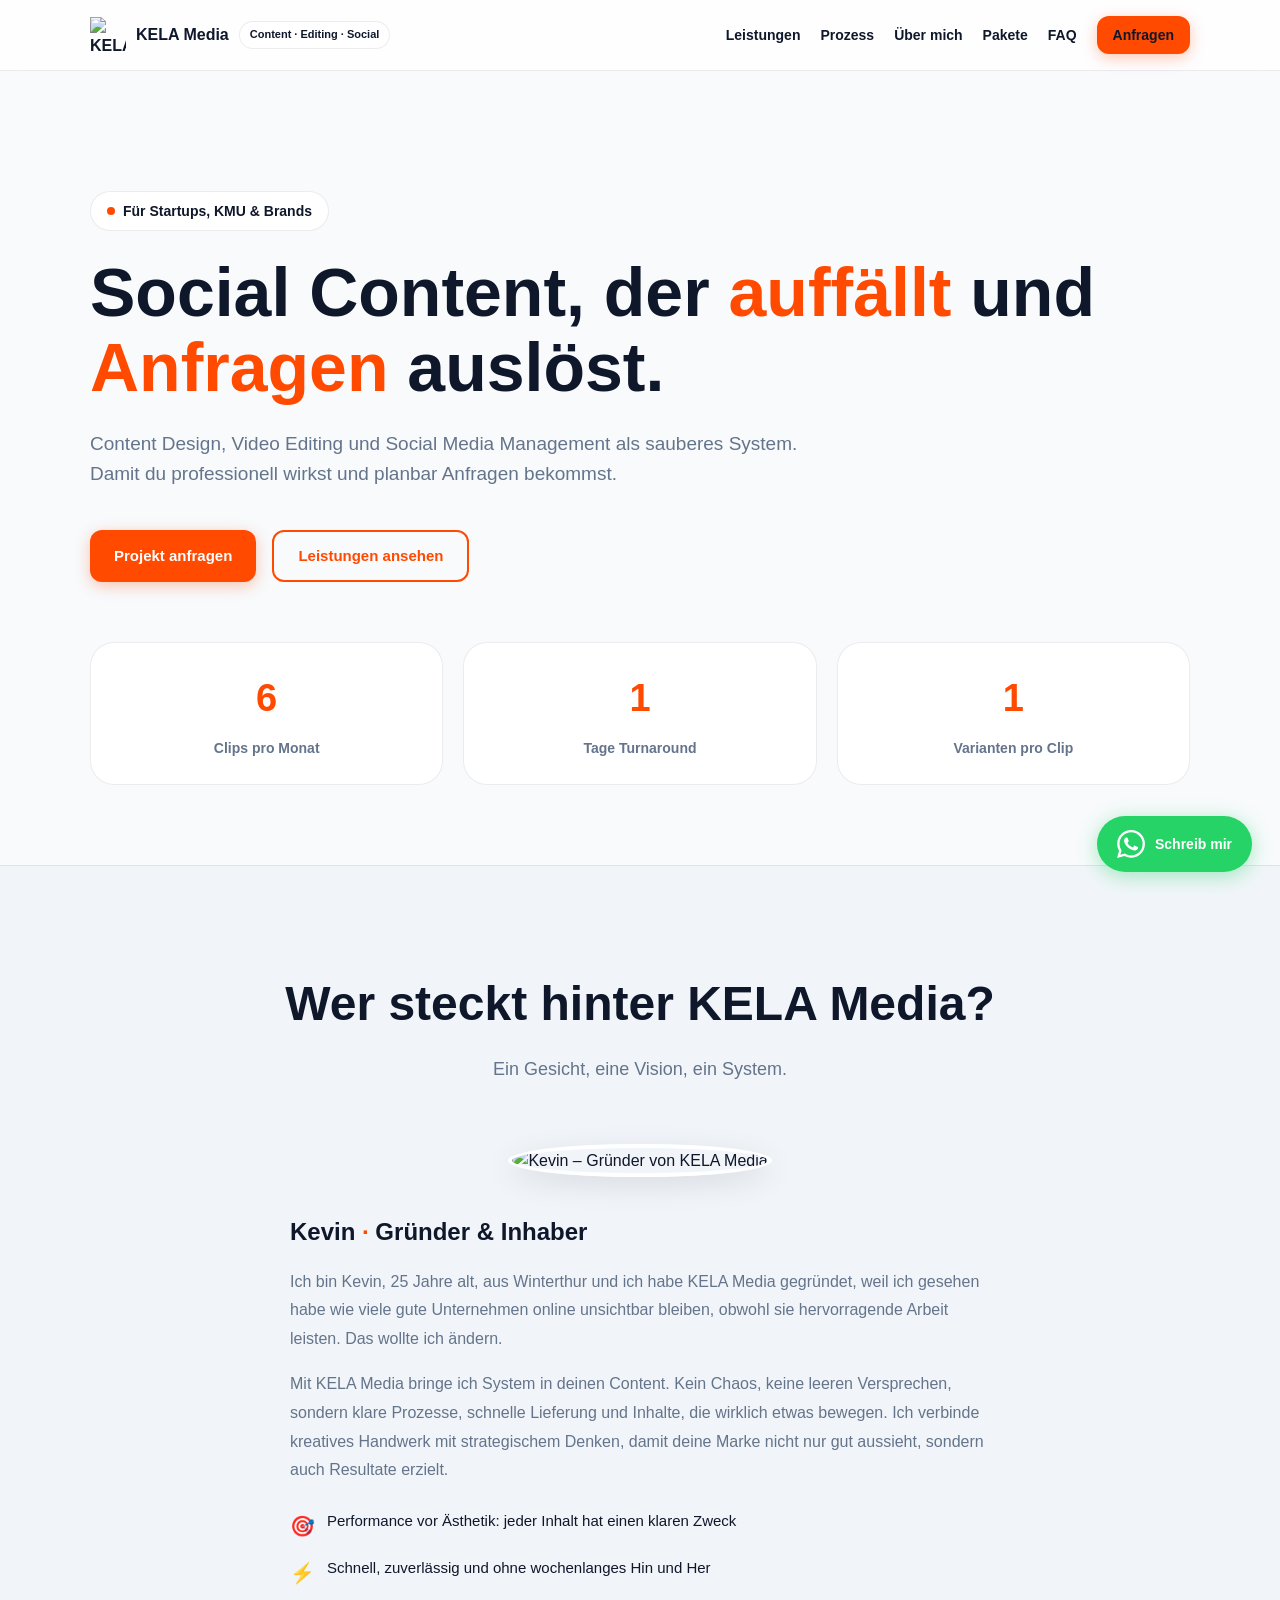
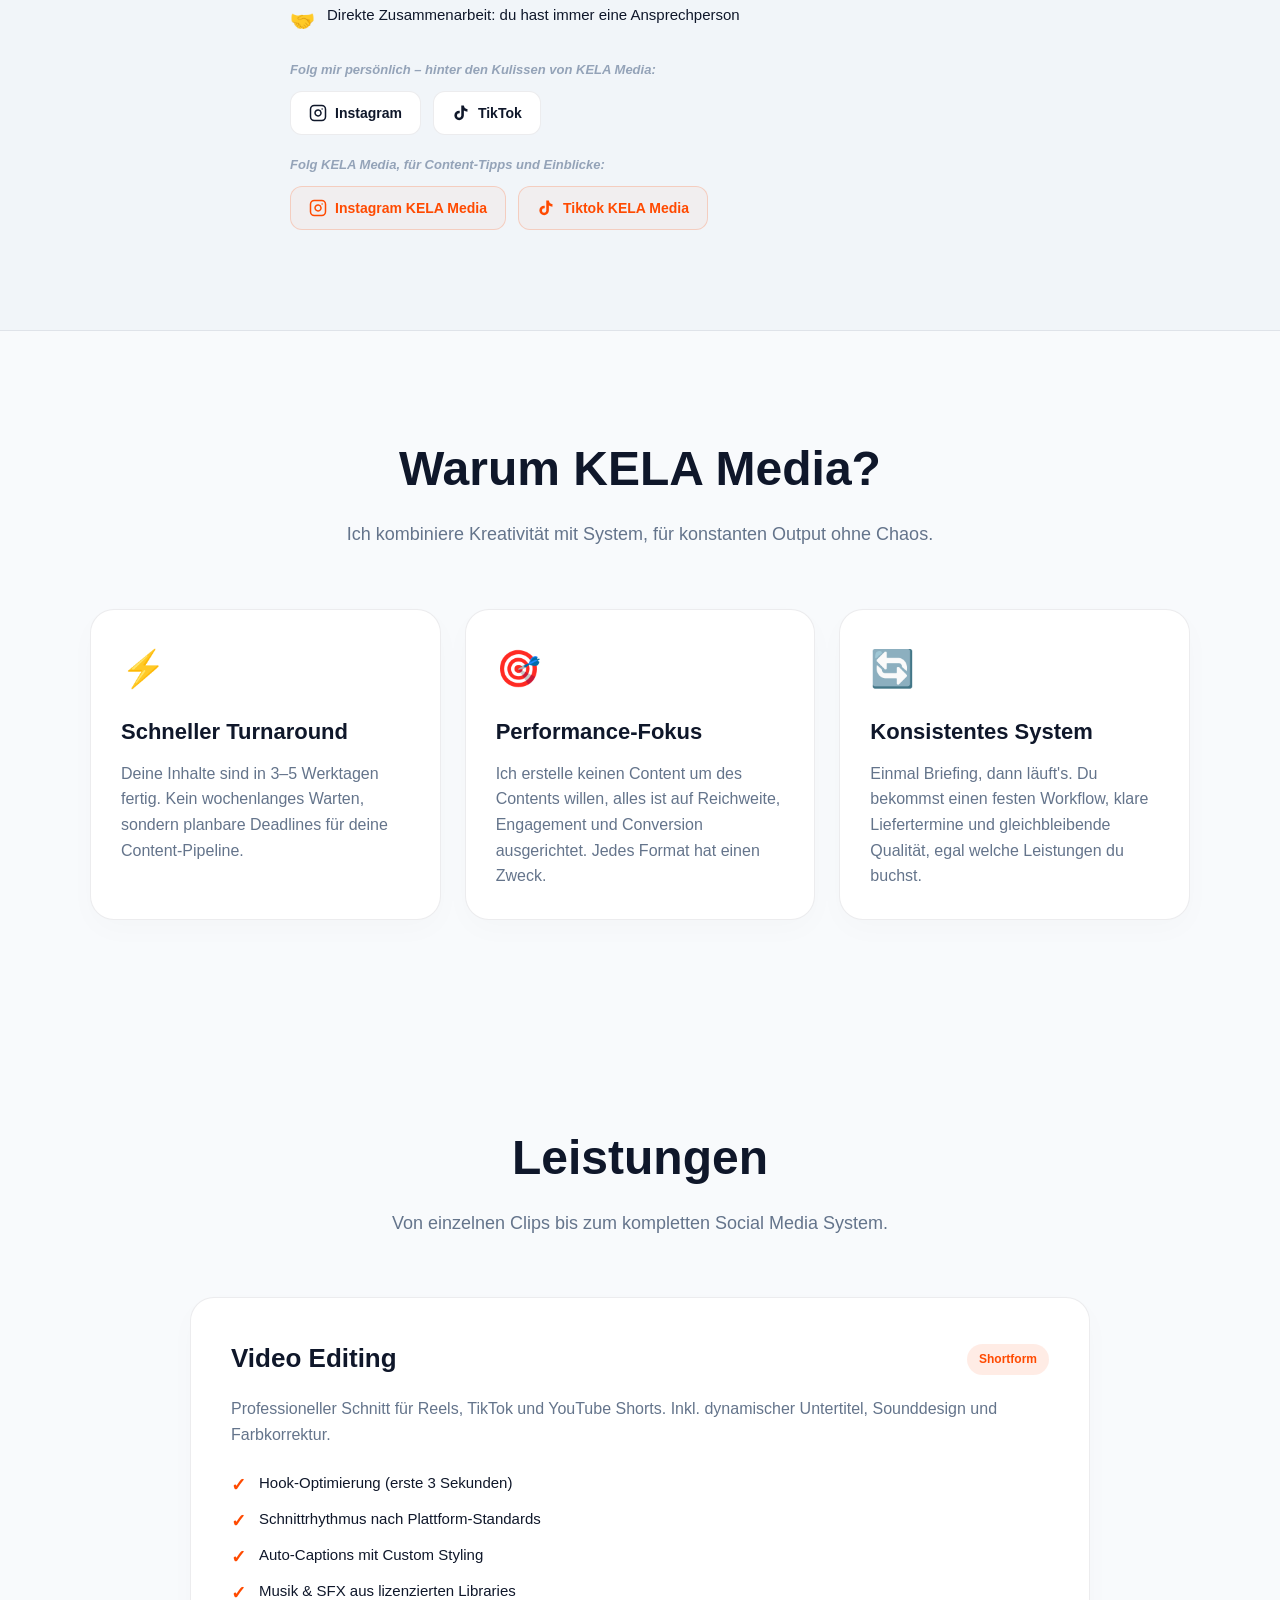
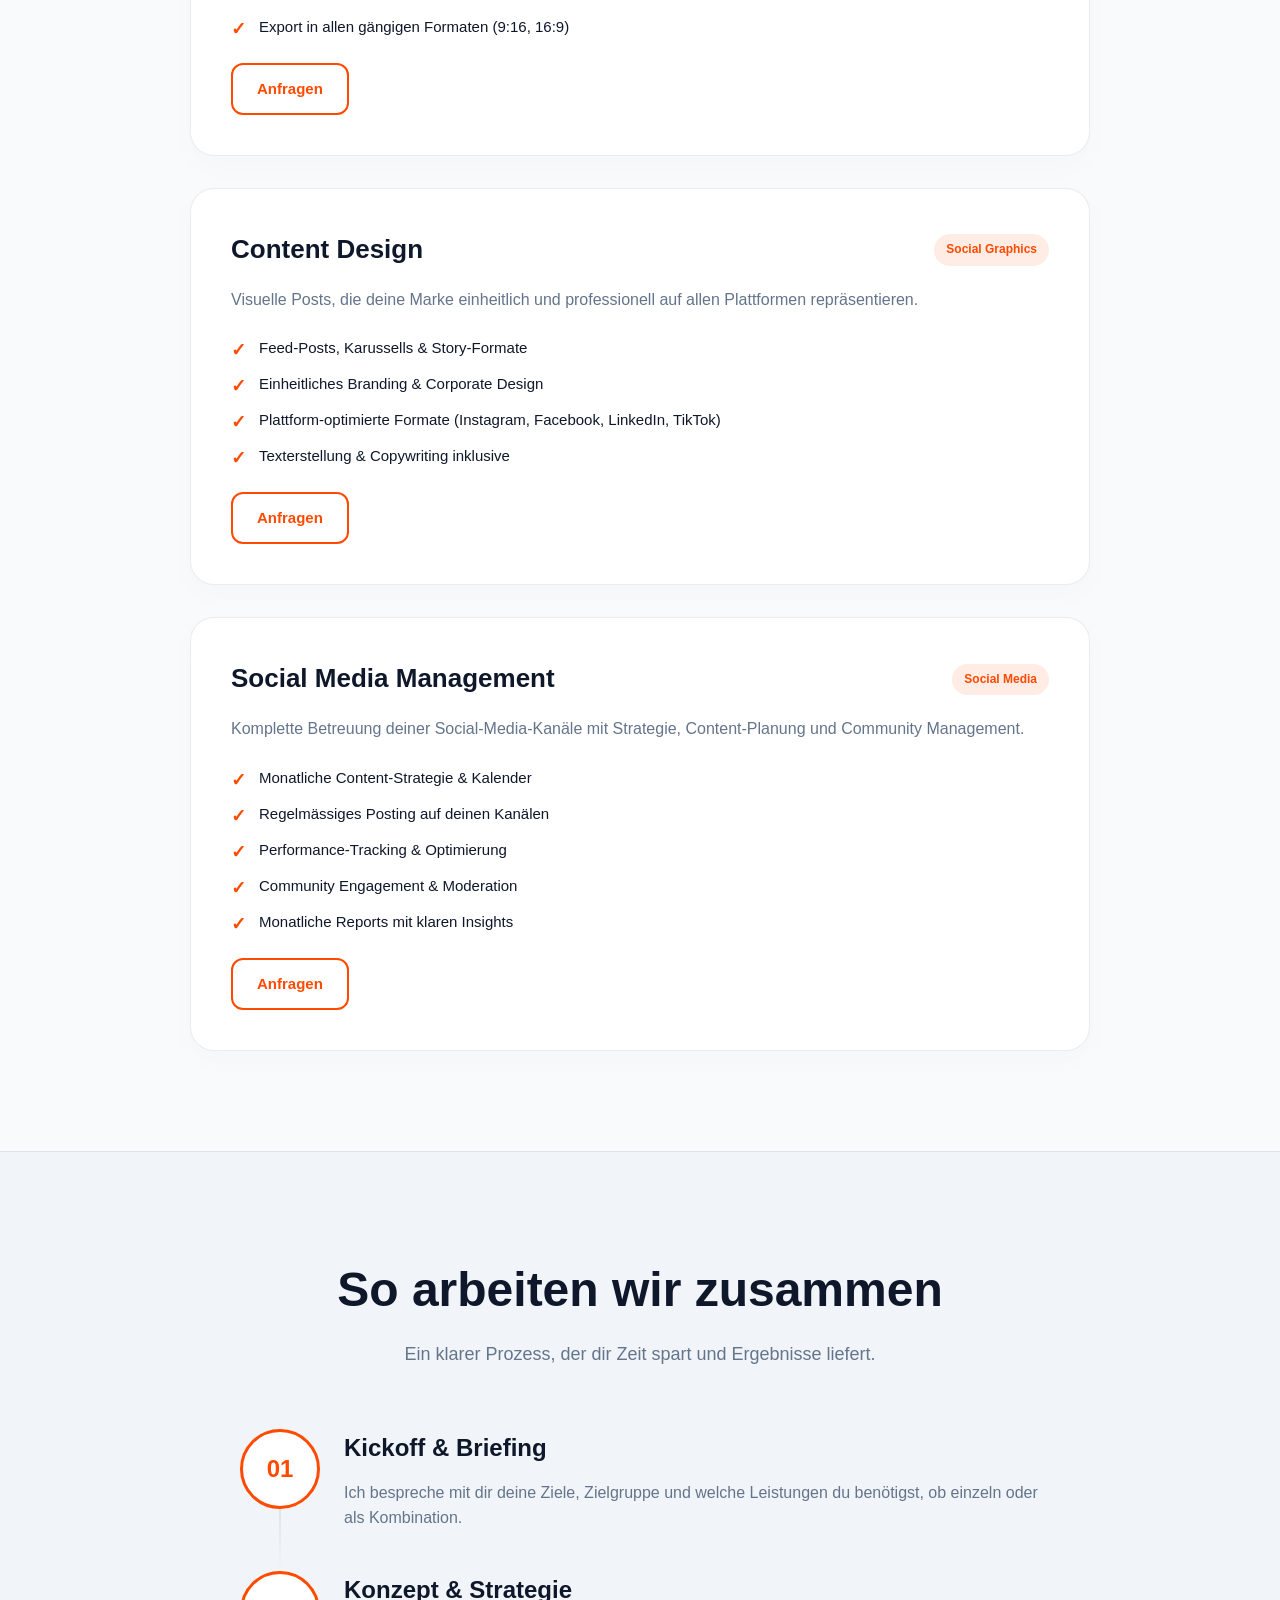
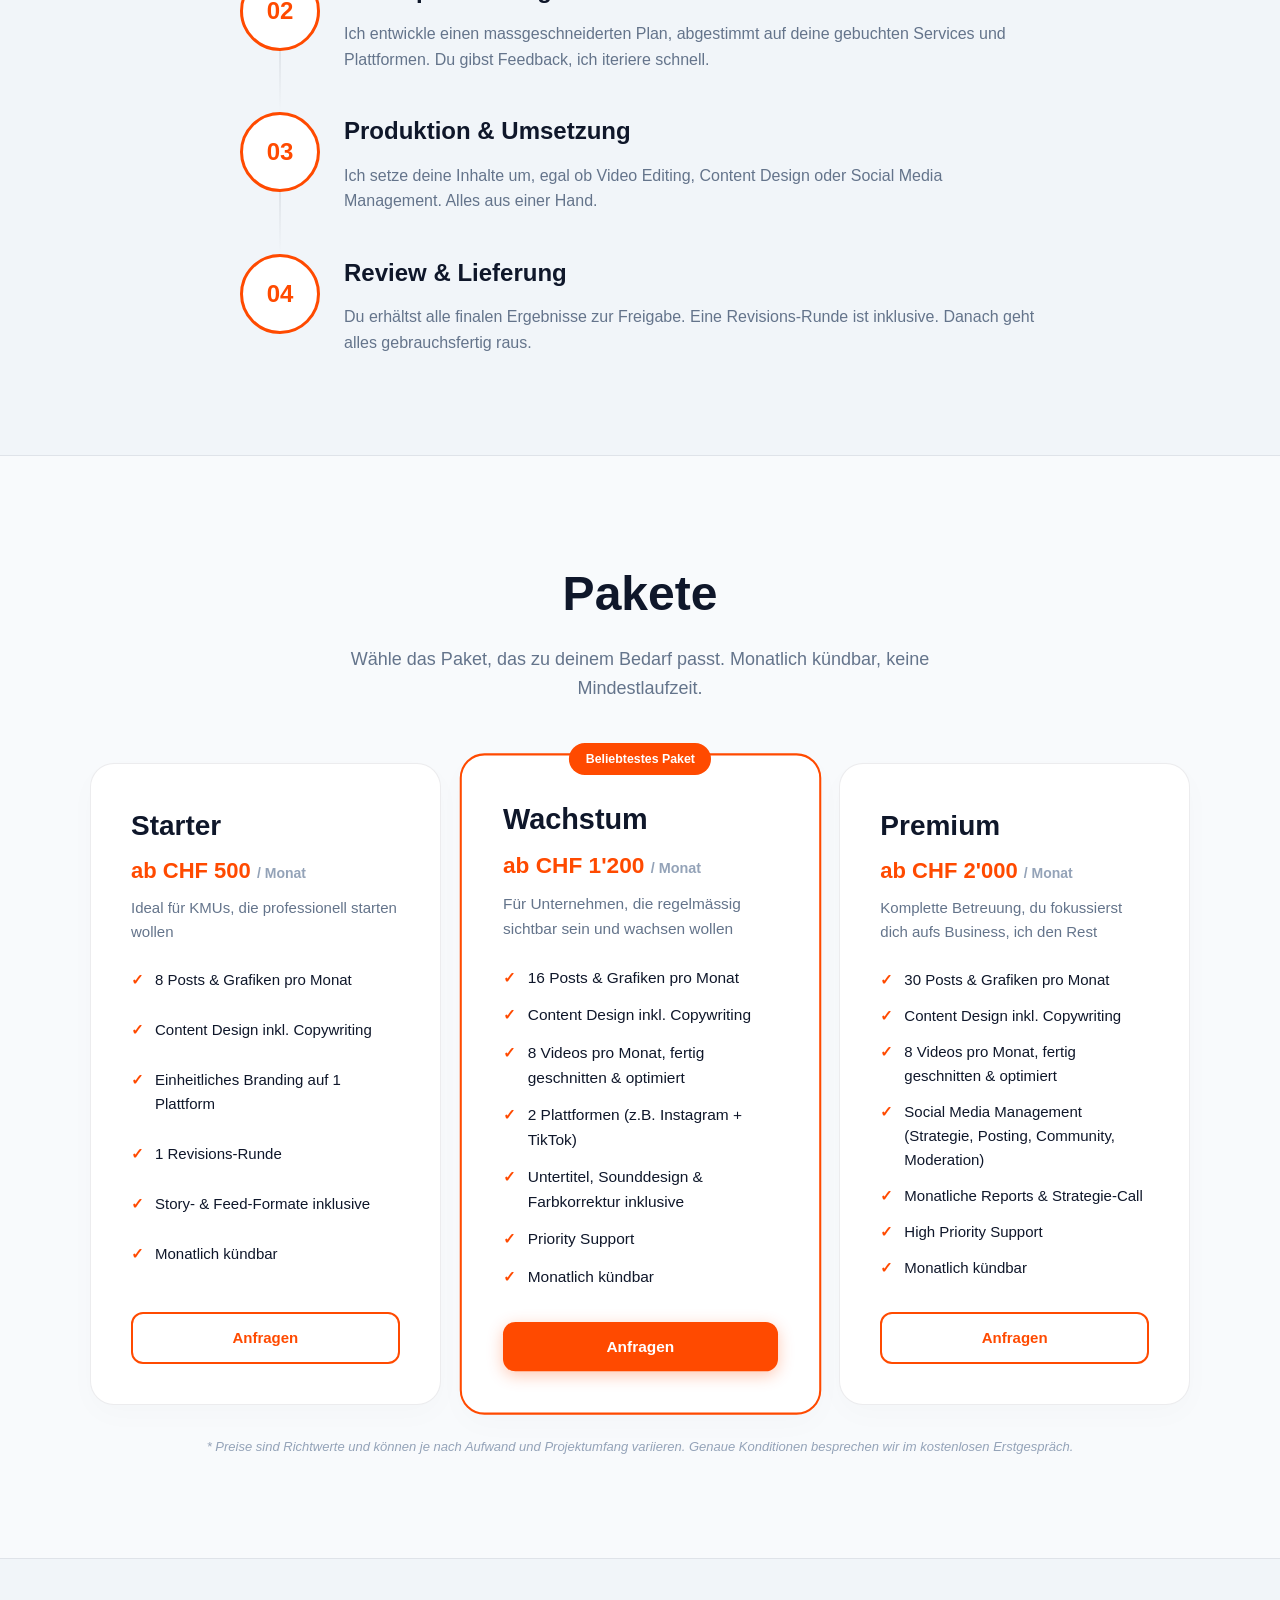
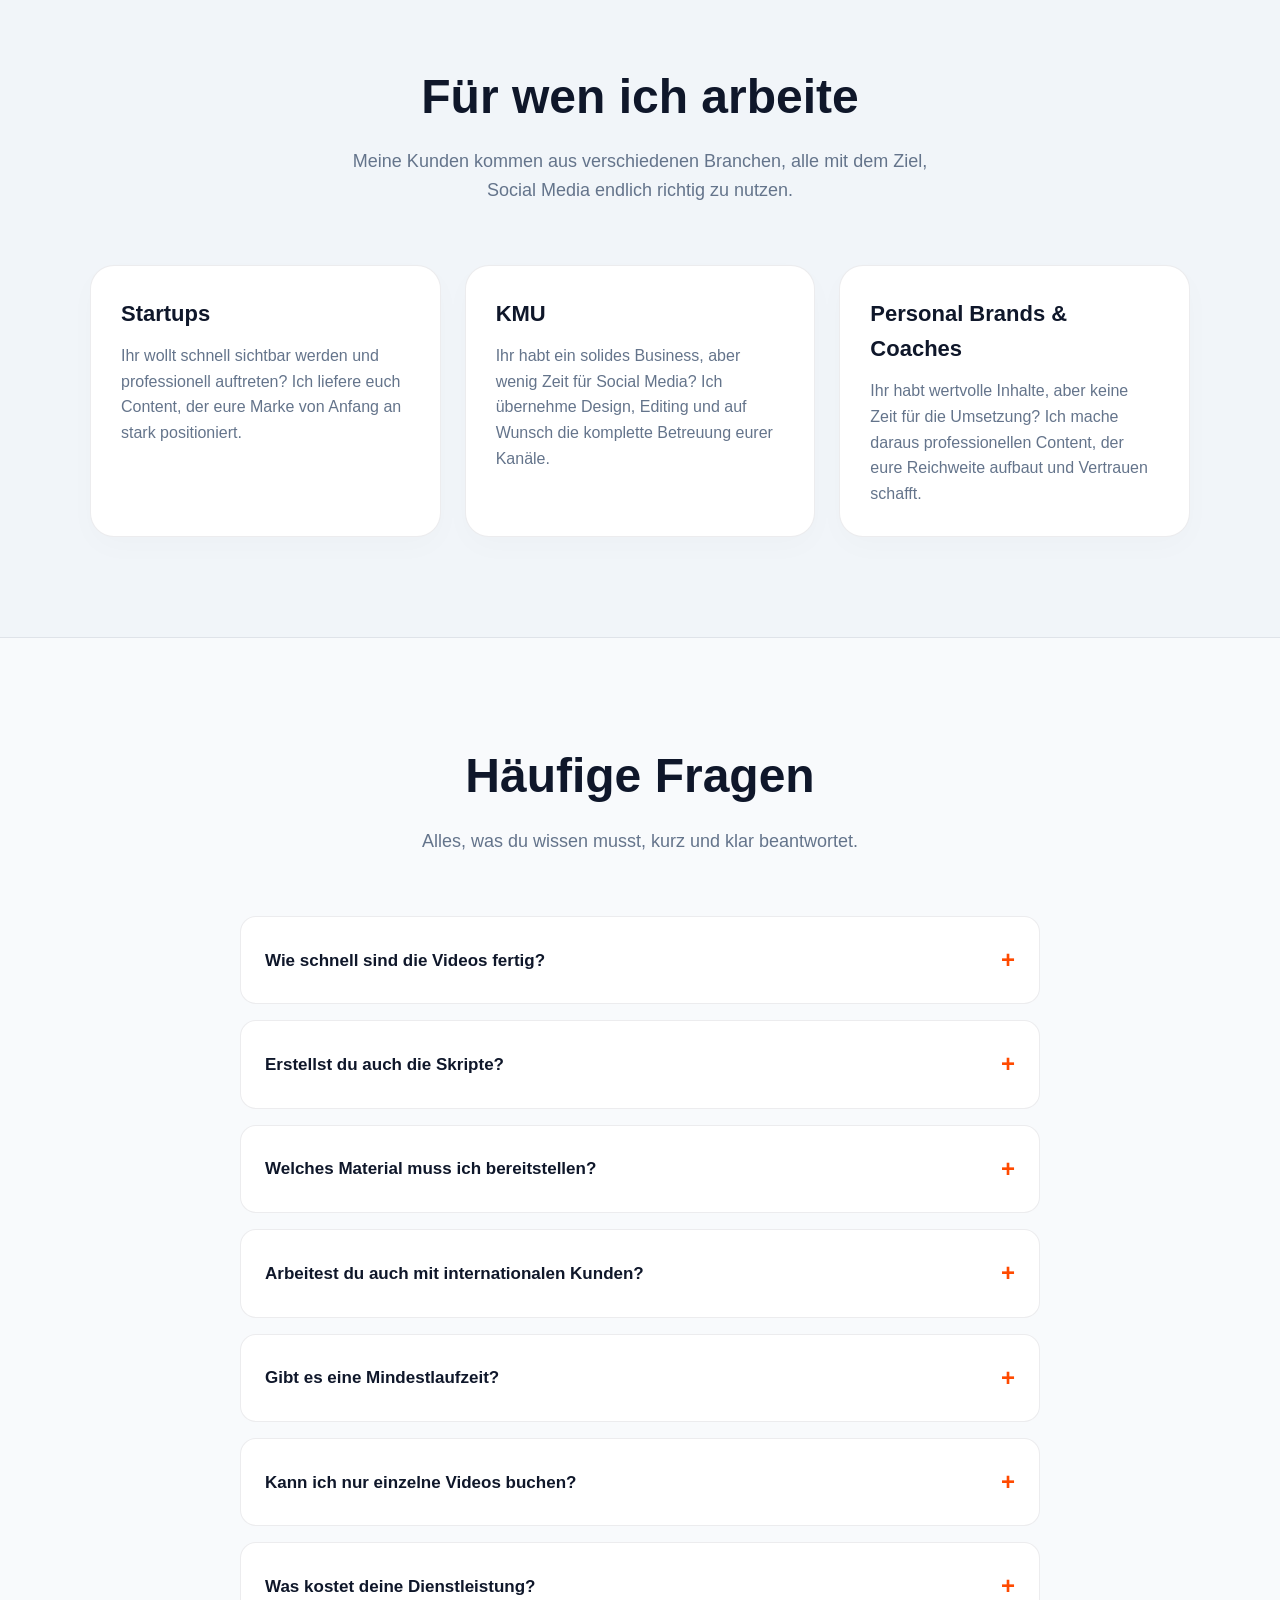
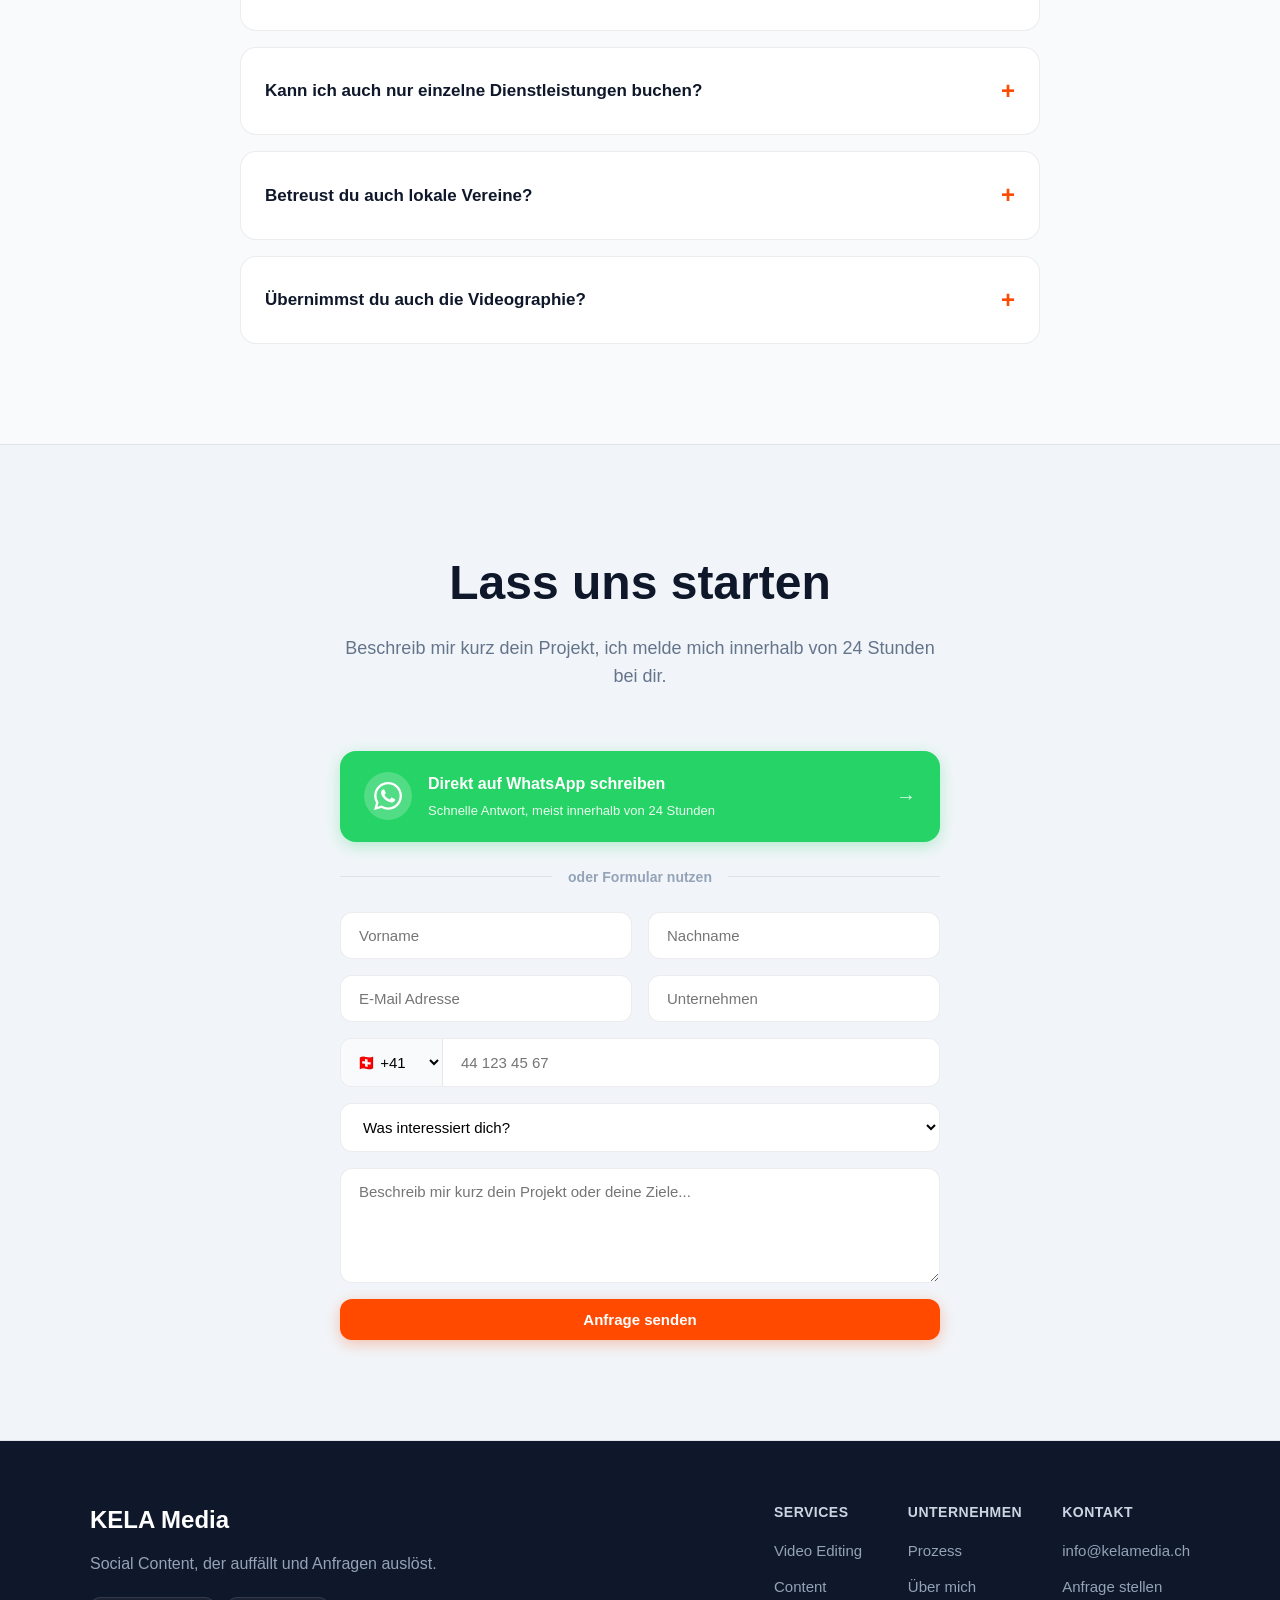
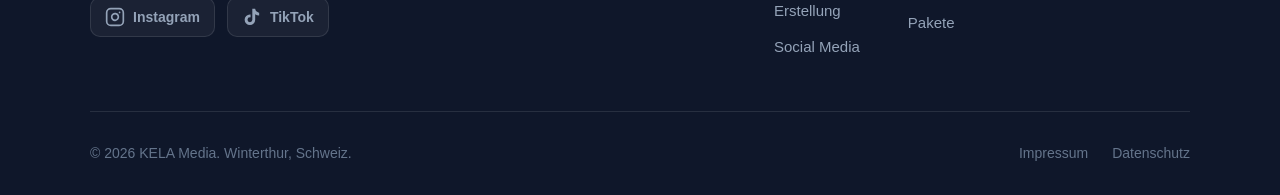
==== index.html @ 7d5b53fa "Initial Commit - KELA Media Website" ====
<!DOCTYPE html>
<html lang="de">
<head>
  <meta charset="UTF-8" />
  <meta name="viewport" content="width=device-width, initial-scale=1.0" />
  <title>KELA Media</title>
  <link rel="stylesheet" href="style.css" />
  <link rel="apple-touch-icon" sizes="180x180" href="/apple-touch-icon.png">
  <link rel="icon" type="image/png" sizes="32x32" href="/favicon-32x32.png">
  <link rel="icon" type="image/png" sizes="16x16" href="/favicon-16x16.png">
  <link rel="manifest" href="/site.webmanifest">
</head>
<body>

  <header class="header">
    <div class="header-inner">
      <a class="brand" href="#top">
        <img src="logo.png" alt="KELA Media Logo" class="brand-logo">
        <span class="brand-name">KELA Media</span>
        <span class="brand-pill">Content · Editing · Social</span>
      </a>
      <nav class="nav">
        <a href="#leistungen">Leistungen</a>
        <a href="#prozess">Prozess</a>
        <a href="#ueber-mich">Über mich</a>
        <a href="#pakete">Pakete</a>
        <a href="#faq">FAQ</a>
        <a class="btn btn-primary btn-sm" href="#kontakt">Anfragen</a>
      </nav>
      <button class="menu-trigger mobile-only" id="menuBtn">
        <span></span>
      </button>
    </div>
    <div class="mobile-nav" id="mobileNav">
      <a href="#leistungen">Leistungen</a>
      <a href="#prozess">Prozess</a>
      <a href="#ueber-mich">Über mich</a>
      <a href="#pakete">Pakete</a>
      <a href="#faq">FAQ</a>
      <a href="#kontakt" class="btn btn-primary">Jetzt anfragen</a>
    </div>
  </header>

  <main id="main">
    <section class="hero">
      <div class="container">
        <div class="hero-badge"><span class="dot"></span> Für Startups, KMU & Brands</div>
        <h1 class="hero-title">Social Content, der <span class="accent">auffällt</span> und <span class="accent">Anfragen</span> auslöst.</h1>
        <p class="hero-sub">Content Design, Video Editing und Social Media Management als sauberes System. Damit du professionell wirkst und planbar Anfragen bekommst.</p>
        <div class="hero-cta">
          <a class="btn btn-primary" href="#kontakt">Projekt anfragen</a>
          <a class="btn btn-outline" href="#leistungen">Leistungen ansehen</a>
        </div>
        <div class="hero-proof">
          <div class="proof"><p class="proof-kpi" id="kpi1">0</p><p class="proof-label">Clips pro Monat</p></div>
          <div class="proof"><p class="proof-kpi" id="kpi2">0</p><p class="proof-label">Tage Turnaround</p></div>
          <div class="proof"><p class="proof-kpi" id="kpi3">0</p><p class="proof-label">Varianten pro Clip</p></div>
        </div>
      </div>
    </section>

    <section id="ueber-mich" class="section section-soft">
      <div class="container reveal">
        <div class="section-head">
          <h2>Wer steckt hinter KELA Media?</h2>
          <p>Ein Gesicht, eine Vision, ein System.</p>
        </div>
        <div class="about-wrapper">
          <div class="about-image-wrap">
            <img src="kevin.jpg" alt="Kevin – Gründer von KELA Media" class="about-image">
          </div>
          <div class="about-content">
            <h3 class="about-name">Kevin <span class="accent">·</span> Gründer & Inhaber</h3>
            <p class="about-text">Ich bin Kevin, 25 Jahre alt, aus Winterthur und ich habe KELA Media gegründet, weil ich gesehen habe wie viele gute Unternehmen online unsichtbar bleiben, obwohl sie hervorragende Arbeit leisten. Das wollte ich ändern.</p>
            <p class="about-text">Mit KELA Media bringe ich System in deinen Content. Kein Chaos, keine leeren Versprechen, sondern klare Prozesse, schnelle Lieferung und Inhalte, die wirklich etwas bewegen. Ich verbinde kreatives Handwerk mit strategischem Denken, damit deine Marke nicht nur gut aussieht, sondern auch Resultate erzielt.</p>
            <ul class="about-list">
              <li>
                <span class="about-list-icon">🎯</span>
                <span>Performance vor Ästhetik: jeder Inhalt hat einen klaren Zweck</span>
              </li>
              <li>
                <span class="about-list-icon">⚡</span>
                <span>Schnell, zuverlässig und ohne wochenlanges Hin und Her</span>
              </li>
              <li>
                <span class="about-list-icon">🤝</span>
                <span>Direkte Zusammenarbeit: du hast immer eine Ansprechperson</span>
              </li>
            </ul>

            <!-- Persönliche Social Links -->
            <div class="about-social-block">
              <p class="about-social-label">Folg mir persönlich – hinter den Kulissen von KELA Media:</p>
              <div class="about-social">
                <a href="https://www.instagram.com/_kevin_laubscher_?igsh=MWRiNHJtdXdieGhvcA%3D%3D&utm_source=qr" target="_blank" rel="noopener noreferrer" class="about-social-link">
                  <svg xmlns="http://www.w3.org/2000/svg" width="18" height="18" viewBox="0 0 24 24" fill="none" stroke="currentColor" stroke-width="2" stroke-linecap="round" stroke-linejoin="round">
                    <rect x="2" y="2" width="20" height="20" rx="5" ry="5"></rect>
                    <path d="M16 11.37A4 4 0 1 1 12.63 8 4 4 0 0 1 16 11.37z"></path>
                    <line x1="17.5" y1="6.5" x2="17.51" y2="6.5"></line>
                  </svg>
                  Instagram
                </a>
                <a href="https://www.tiktok.com/@_kevinjoshua_?_r=1&_t=ZN-95Fl9YsCKLS" target="_blank" rel="noopener noreferrer" class="about-social-link">
                  <svg xmlns="http://www.w3.org/2000/svg" width="18" height="18" viewBox="0 0 24 24" fill="currentColor">
                    <path d="M19.59 6.69a4.83 4.83 0 0 1-3.77-4.25V2h-3.45v13.67a2.89 2.89 0 0 1-2.88 2.5 2.89 2.89 0 0 1-2.89-2.89 2.89 2.89 0 0 1 2.89-2.89c.28 0 .54.04.79.1V9.01a6.33 6.33 0 0 0-.79-.05 6.34 6.34 0 0 0-6.34 6.34 6.34 6.34 0 0 0 6.34 6.34 6.34 6.34 0 0 0 6.33-6.34V8.75a8.18 8.18 0 0 0 4.78 1.52V6.82a4.85 4.85 0 0 1-1.01-.13z"/>
                  </svg>
                  TikTok
                </a>
              </div>
            </div>

            <!-- KELA Media Social Links -->
            <div class="about-social-block">
              <p class="about-social-label">Folg KELA Media, für Content-Tipps und Einblicke:</p>
              <div class="about-social">
                <a href="https://www.instagram.com/kela_media?igsh=MTdtbGZodnJ3c3A4Zw%3D%3D&utm_source=qr" target="_blank" rel="noopener noreferrer" class="about-social-link about-social-link--brand">
                  <svg xmlns="http://www.w3.org/2000/svg" width="18" height="18" viewBox="0 0 24 24" fill="none" stroke="currentColor" stroke-width="2" stroke-linecap="round" stroke-linejoin="round">
                    <rect x="2" y="2" width="20" height="20" rx="5" ry="5"></rect>
                    <path d="M16 11.37A4 4 0 1 1 12.63 8 4 4 0 0 1 16 11.37z"></path>
                    <line x1="17.5" y1="6.5" x2="17.51" y2="6.5"></line>
                  </svg>
                  Instagram KELA Media
                </a>
                <a href="https://www.tiktok.com/@kela.media?_r=1&_t=ZN-95D5d1sGN78" target="_blank" rel="noopener noreferrer" class="about-social-link about-social-link--brand">
                  <svg xmlns="http://www.w3.org/2000/svg" width="18" height="18" viewBox="0 0 24 24" fill="currentColor">
                    <path d="M19.59 6.69a4.83 4.83 0 0 1-3.77-4.25V2h-3.45v13.67a2.89 2.89 0 0 1-2.88 2.5 2.89 2.89 0 0 1-2.89-2.89 2.89 2.89 0 0 1 2.89-2.89c.28 0 .54.04.79.1V9.01a6.33 6.33 0 0 0-.79-.05 6.34 6.34 0 0 0-6.34 6.34 6.34 6.34 0 0 0 6.34 6.34 6.34 6.34 0 0 0 6.33-6.34V8.75a8.18 8.18 0 0 0 4.78 1.52V6.82a4.85 4.85 0 0 1-1.01-.13z"/>
                  </svg>
                  Tiktok KELA Media
                </a>
              </div>
            </div>

          </div>
        </div>
      </div>
    </section>

      <section class="section">
      <div class="container reveal">
        <div class="section-head">
          <h2>Warum KELA Media?</h2>
          <p>Ich kombiniere Kreativität mit System, für konstanten Output ohne Chaos.</p>
        </div>
        <div class="grid-3">
          <article class="card">
            <div class="card-icon">⚡</div>
            <h3>Schneller Turnaround</h3>
            <p>Deine Inhalte sind in 3–5 Werktagen fertig. Kein wochenlanges Warten, sondern planbare Deadlines für deine Content-Pipeline.</p>
          </article>
          <article class="card">
            <div class="card-icon">🎯</div>
            <h3>Performance-Fokus</h3>
            <p>Ich erstelle keinen Content um des Contents willen, alles ist auf Reichweite, Engagement und Conversion ausgerichtet. Jedes Format hat einen Zweck.</p>
          </article>
          <article class="card">
            <div class="card-icon">🔄</div>
            <h3>Konsistentes System</h3>
            <p>Einmal Briefing, dann läuft's. Du bekommst einen festen Workflow, klare Liefertermine und gleichbleibende Qualität, egal welche Leistungen du buchst.</p>
          </article>
        </div>
      </div>
    </section>

    <section id="leistungen" class="section">
      <div class="container reveal">
        <div class="section-head">
          <h2>Leistungen</h2>
          <p>Von einzelnen Clips bis zum kompletten Social Media System.</p>
        </div>
        <div class="service-grid">
          <article class="service-card">
            <div class="service-header">
              <h3>Video Editing</h3>
              <span class="service-tag">Shortform</span>
            </div>
            <p class="service-desc">Professioneller Schnitt für Reels, TikTok und YouTube Shorts. Inkl. dynamischer Untertitel, Sounddesign und Farbkorrektur.</p>
            <ul class="service-list">
              <li>Hook-Optimierung (erste 3 Sekunden)</li>
              <li>Schnittrhythmus nach Plattform-Standards</li>
              <li>Auto-Captions mit Custom Styling</li>
              <li>Musik & SFX aus lizenzierten Libraries</li>
              <li>Export in allen gängigen Formaten (9:16, 16:9)</li>
            </ul>
            <a href="#kontakt" class="btn btn-outline" style="margin-top: 24px;">Anfragen</a>
          </article>

          <article class="service-card">
            <div class="service-header">
              <h3>Content Design</h3>
              <span class="service-tag">Social Graphics</span>
            </div>
            <p class="service-desc">Visuelle Posts, die deine Marke einheitlich und professionell auf allen Plattformen repräsentieren.</p>
            <ul class="service-list">
              <li>Feed-Posts, Karussells & Story-Formate</li>
              <li>Einheitliches Branding & Corporate Design</li>
              <li>Plattform-optimierte Formate (Instagram, Facebook, LinkedIn, TikTok)</li>
              <li>Texterstellung & Copywriting inklusive</li>
            </ul>
            <a href="#kontakt" class="btn btn-outline" style="margin-top: 24px;">Anfragen</a>
          </article>

          <article class="service-card">
            <div class="service-header">
              <h3>Social Media Management</h3>
              <span class="service-tag">Social Media</span>
            </div>
            <p class="service-desc">Komplette Betreuung deiner Social-Media-Kanäle mit Strategie, Content-Planung und Community Management.</p>
            <ul class="service-list">
              <li>Monatliche Content-Strategie & Kalender</li>
              <li>Regelmässiges Posting auf deinen Kanälen</li>
              <li>Performance-Tracking & Optimierung</li>
              <li>Community Engagement & Moderation</li>
              <li>Monatliche Reports mit klaren Insights</li>
            </ul>
            <a href="#kontakt" class="btn btn-outline" style="margin-top: 24px;">Anfragen</a>
          </article>
        </div>
      </div>
    </section>

    <section id="prozess" class="section section-soft">
      <div class="container reveal">
        <div class="section-head">
          <h2>So arbeiten wir zusammen</h2>
          <p>Ein klarer Prozess, der dir Zeit spart und Ergebnisse liefert.</p>
        </div>
        <div class="process-timeline">
          <div class="process-step">
            <div class="process-number">01</div>
            <div class="process-content">
              <h3>Kickoff & Briefing</h3>
              <p>Ich bespreche mit dir deine Ziele, Zielgruppe und welche Leistungen du benötigst, ob einzeln oder als Kombination.</p>
            </div>
          </div>
          <div class="process-step">
            <div class="process-number">02</div>
            <div class="process-content">
              <h3>Konzept & Strategie</h3>
              <p>Ich entwickle einen massgeschneiderten Plan, abgestimmt auf deine gebuchten Services und Plattformen. Du gibst Feedback, ich iteriere schnell.</p>
            </div>
          </div>
          <div class="process-step">
            <div class="process-number">03</div>
            <div class="process-content">
              <h3>Produktion & Umsetzung</h3>
              <p>Ich setze deine Inhalte um, egal ob Video Editing, Content Design oder Social Media Management. Alles aus einer Hand.</p>
            </div>
          </div>
          <div class="process-step">
            <div class="process-number">04</div>
            <div class="process-content">
              <h3>Review & Lieferung</h3>
              <p>Du erhältst alle finalen Ergebnisse zur Freigabe. Eine Revisions-Runde ist inklusive. Danach geht alles gebrauchsfertig raus.</p>
            </div>
          </div>
        </div>
      </div>
    </section>

   <!-- <section id="cases" class="section section-soft">
      <div class="container reveal">
        <div class="section-head">
          <h2>Cases</h2>
          <p>Einblicke in meine Arbeit und Ergebnisse für Kunden.</p>
        </div>
        <div class="grid-3">
          <div class="case-card">
            <div class="case-thumb"></div>
            <div class="case-info">
              <h4>E-Commerce Brand</h4>
              <p class="case-type">UGC Ads + Video Editing</p>
              <p class="case-result">30 Videos in 4 Wochen • 2.8% CTR auf Meta Ads</p>
            </div>
          </div>
          <div class="case-card">
            <div class="case-thumb"></div>
            <div class="case-info">
              <h4>SaaS Startup</h4>
              <p class="case-type">Reels Editing & Strategie</p>
              <p class="case-result">15 Reels pro Monat • 180k organische Reichweite</p>
            </div>
          </div>
          <div class="case-card">
            <div class="case-thumb"></div>
            <div class="case-info">
              <h4>Health & Fitness</h4>
              <p class="case-type">Full Social Media Management</p>
              <p class="case-result">Konstantes Wachstum • 450+ qualifizierte Leads/Monat</p>
            </div>
          </div>
        </div>
      </div>
    </section>
    -->

    <section id="pakete" class="section">
      <div class="container reveal">
        <div class="section-head">
          <h2>Pakete</h2>
          <p>Wähle das Paket, das zu deinem Bedarf passt. Monatlich kündbar, keine Mindestlaufzeit.</p>
        </div>
        <div class="grid-3">
          <div class="price-card">
            <h3>Starter</h3>
            <p class="price-tag">ab CHF 500 <span>/ Monat</span></p>
            <p class="price-desc">Ideal für KMUs, die professionell starten wollen</p>
            <ul class="price-features">
              <li>8 Posts & Grafiken pro Monat</li>
              <li>Content Design inkl. Copywriting</li>
              <li>Einheitliches Branding auf 1 Plattform</li>
              <li>1 Revisions-Runde</li>
              <li>Story- & Feed-Formate inklusive</li>
              <li>Monatlich kündbar</li>
            </ul>
            <a href="#kontakt" class="btn btn-outline full">Anfragen</a>
          </div>

          <div class="price-card featured">
            <div class="featured-badge">Beliebtestes Paket</div>
            <h3>Wachstum</h3>
            <p class="price-tag">ab CHF 1'200 <span>/ Monat</span></p>
            <p class="price-desc">Für Unternehmen, die regelmässig sichtbar sein und wachsen wollen</p>
            <ul class="price-features">
              <li>16 Posts & Grafiken pro Monat</li>
              <li>Content Design inkl. Copywriting</li>
              <li>8 Videos pro Monat, fertig geschnitten & optimiert</li>
              <li>2 Plattformen (z.B. Instagram + TikTok)</li>
              <li>Untertitel, Sounddesign & Farbkorrektur inklusive</li>
              <li>Priority Support</li>
              <li>Monatlich kündbar</li>
            </ul>
            <a href="#kontakt" class="btn btn-primary full">Anfragen</a>
          </div>

          <div class="price-card">
            <h3>Premium</h3>
            <p class="price-tag">ab CHF 2'000 <span>/ Monat</span></p>
            <p class="price-desc">Komplette Betreuung, du fokussierst dich aufs Business, ich den Rest</p>
            <ul class="price-features">
              <li>30 Posts & Grafiken pro Monat</li>
              <li>Content Design inkl. Copywriting</li>
              <li>8 Videos pro Monat, fertig geschnitten & optimiert</li>
              <li>Social Media Management (Strategie, Posting, Community, Moderation)</li>
              <li>Monatliche Reports & Strategie-Call</li>
              <li>High Priority Support</li>
              <li>Monatlich kündbar</li>
            </ul>
            <a href="#kontakt" class="btn btn-outline full">Anfragen</a>
          </div>
        </div>
        <p class="price-note">* Preise sind Richtwerte und können je nach Aufwand und Projektumfang variieren. Genaue Konditionen besprechen wir im kostenlosen Erstgespräch.</p>
      </div>
    </section>

    <section class="section section-soft">
      <div class="container reveal">
        <div class="section-head">
          <h2>Für wen ich arbeite</h2>
          <p>Meine Kunden kommen aus verschiedenen Branchen, alle mit dem Ziel, Social Media endlich richtig zu nutzen.</p>
        </div>
        <div class="grid-3">
          <div class="card">
            <h3>Startups</h3>
            <p>Ihr wollt schnell sichtbar werden und professionell auftreten? Ich liefere euch Content, der eure Marke von Anfang an stark positioniert.</p>
          </div>
          <div class="card">
            <h3>KMU</h3>
            <p>Ihr habt ein solides Business, aber wenig Zeit für Social Media? Ich übernehme Design, Editing und auf Wunsch die komplette Betreuung eurer Kanäle.</p>
          </div>
          <div class="card">
            <h3>Personal Brands & Coaches</h3>
            <p>Ihr habt wertvolle Inhalte, aber keine Zeit für die Umsetzung? Ich mache daraus professionellen Content, der eure Reichweite aufbaut und Vertrauen schafft.</p>
          </div>
        </div>
      </div>
    </section>

    <section id="faq" class="section">
      <div class="container reveal">
        <div class="section-head">
          <h2>Häufige Fragen</h2>
          <p>Alles, was du wissen musst, kurz und klar beantwortet.</p>
        </div>
        <div class="faq-grid">
          <details class="faq-item">
            <summary>Wie schnell sind die Videos fertig?</summary>
            <p>In der Regel innerhalb von 3–5 Werktagen nach Erhalt des Briefings und Materials. Bei dringenden Projekten kann ich auch Express-Lieferungen anbieten.</p>
          </details>
          <details class="faq-item">
            <summary>Erstellst du auch die Skripte?</summary>
            <p>Ja, absolut! Ich unterstütze dich beim kompletten Prozess, von der Idee über das Scripting bis zum finalen Schnitt. Du kannst mir aber auch einfach dein Rohmaterial schicken.</p>
          </details>
          <details class="faq-item">
            <summary>Welches Material muss ich bereitstellen?</summary>
            <p>Das hängt vom Projekt ab. Für Editing-Projekte brauchst du Rohmaterial (Videos, Fotos, B-Roll). Für Content Design liefere ich alles, du gibst nur das Briefing und deine Markenidentität, sowie dein Logo als PNG Datei und allfällig andere Dateien, welche auf den Posts enthalten sein sollen.</p>
          </details>
          <details class="faq-item">
            <summary>Arbeitest du auch mit internationalen Kunden?</summary>
            <p>Ich arbeite remote und betreue Kunden in der DACH-Region. Die Kommunikation läuft digital über WhatsApp, E-Mail oder Zoom.</p>
          </details>
          <details class="faq-item">
            <summary>Gibt es eine Mindestlaufzeit?</summary>
            <p>Nein, alle Pakete sind monatlich kündbar. Ich bin überzeugt von meiner Arbeit und setze auf langfristige Zusammenarbeit, die auf Ergebnissen basiert, nicht auf Vertragsbindung.</p>
          </details>
          <details class="faq-item">
            <summary>Kann ich nur einzelne Videos buchen?</summary>
            <p>Klar! Kontaktiere mich dazu gerne und ich erstelle dir nach einer kurzen Beratung ein individuelles Angebot.</p>
          </details>
          <details class="faq-item">
            <summary>Was kostet deine Dienstleistung?</summary>
            <p>Die Pakete starten ab CHF 500 pro Monat. Einzelprojekte und individuelle Lösungen besprechen wir im kostenlosen Erstgespräch, dann bekommst du ein massgeschneidertes Angebot.</p>
          </details>
          <details class="faq-item">
            <summary>Kann ich auch nur einzelne Dienstleistungen buchen?</summary>
            <p>Ja absolut! Ich beschränke mich nicht nur auf die Pakete, sondern biete auch individuelle Dienstleistungen an.</p>
          </details>
          <details class="faq-item">
            <summary>Betreust du auch lokale Vereine?</summary>
            <p>Ja absolut! Ich betreue auch lokale Vereine zu Sonderkonditionen. Aktuell unterstütze ich beispielsweise den VBC Seuzach.</p>
          </details>
          <details class="faq-item">
            <summary>Übernimmst du auch die Videographie?</summary>
            <p>Zurzeit nicht, ich konzentriere mich auf Editing, Content-Erstellung und Social Media Management, bin jedoch dabei mich auch in diesem Bereich aufzustellen. Coming Soon.</p>
          </details>
        </div>
      </div>
    </section>

    <section id="kontakt" class="section section-soft">
      <div class="container reveal">
        <div class="section-head">
          <h2>Lass uns starten</h2>
          <p>Beschreib mir kurz dein Projekt, ich melde mich innerhalb von 24 Stunden bei dir.</p>
        </div>
        <div class="kontakt-wrapper">
          <div class="kontakt-options">
            <a href="https://wa.me/41798201634?text=Hallo%20Kevin%2C%20ich%20interessiere%20mich%20f%C3%BCr%20KELA%20Media%20und%20w%C3%BCrde%20gerne%20mehr%20erfahren." target="_blank" rel="noopener noreferrer" class="kontakt-whatsapp">
              <div class="kontakt-whatsapp-icon">
                <svg xmlns="http://www.w3.org/2000/svg" width="28" height="28" viewBox="0 0 24 24" fill="currentColor">
                  <path d="M17.472 14.382c-.297-.149-1.758-.867-2.03-.967-.273-.099-.471-.148-.67.15-.197.297-.767.966-.94 1.164-.173.199-.347.223-.644.075-.297-.15-1.255-.463-2.39-1.475-.883-.788-1.48-1.761-1.653-2.059-.173-.297-.018-.458.13-.606.134-.133.298-.347.446-.52.149-.174.198-.298.298-.497.099-.198.05-.371-.025-.52-.075-.149-.669-1.612-.916-2.207-.242-.579-.487-.5-.669-.51-.173-.008-.371-.01-.57-.01-.198 0-.52.074-.792.372-.272.297-1.04 1.016-1.04 2.479 0 1.462 1.065 2.875 1.213 3.074.149.198 2.096 3.2 5.077 4.487.709.306 1.262.489 1.694.625.712.227 1.36.195 1.871.118.571-.085 1.758-.719 2.006-1.413.248-.694.248-1.289.173-1.413-.074-.124-.272-.198-.57-.347m-5.421 7.403h-.004a9.87 9.87 0 01-5.031-1.378l-.361-.214-3.741.982.998-3.648-.235-.374a9.86 9.86 0 01-1.51-5.26c.001-5.45 4.436-9.884 9.888-9.884 2.64 0 5.122 1.03 6.988 2.898a9.825 9.825 0 012.893 6.994c-.003 5.45-4.437 9.884-9.885 9.884m8.413-18.297A11.815 11.815 0 0012.05 0C5.495 0 .16 5.335.157 11.892c0 2.096.547 4.142 1.588 5.945L.057 24l6.305-1.654a11.882 11.882 0 005.683 1.448h.005c6.554 0 11.89-5.335 11.893-11.893a11.821 11.821 0 00-3.48-8.413z"/>
                </svg>
              </div>
              <div class="kontakt-whatsapp-text">
                <strong>Direkt auf WhatsApp schreiben</strong>
                <span>Schnelle Antwort, meist innerhalb von 24 Stunden</span>
              </div>
              <div class="kontakt-whatsapp-arrow">→</div>
            </a>
            <div class="kontakt-divider">
              <span>oder Formular nutzen</span>
            </div>
          </div>
          <form id="contactForm" class="form">
            <input type="hidden" name="access_key" value="44dfa8c4-52d5-477e-9d97-aacf7ca2d188">
            <div class="form-row">
              <input type="text" name="vorname" placeholder="Vorname" required>
              <input type="text" name="nachname" placeholder="Nachname" required>
            </div>
            <div class="form-row">
              <input type="email" name="email" placeholder="E-Mail Adresse" required>
              <input type="text" name="unternehmen" placeholder="Unternehmen">
            </div>
            <div class="phone-input-wrapper" id="phoneWrapper">
              <select name="laendervorwahl" class="phone-country" id="phoneCountry">
                <option value="+41">🇨🇭 +41</option>
                <option value="+49">🇩🇪 +49</option>
                <option value="+43">🇦🇹 +43</option>
                <option value="+423">🇱🇮 +423</option>
              </select>
              <input type="tel" name="telefon" id="phoneInput" placeholder="44 123 45 67">
            </div>
            <select name="Interesse" required>
              <option value="">Was interessiert dich?</option>
              <option value="Starter Paket">Starter Paket</option>
              <option value="Wachstum Paket">Wachstum Paket</option>
              <option value="Premium Paket">Premium Paket</option>
              <option value="Video Editing">Video Editing</option>
              <option value="Social Media Management">Social Media Management</option>
              <option value="Content Erstellung">Content Erstellung</option>
              <option value="Individuelle Lösung">Individuelle Lösung</option>
            </select>
            <textarea name="message" rows="5" placeholder="Beschreib mir kurz dein Projekt oder deine Ziele..." required></textarea>
            <!-- Honeypot gegen Spam -->
            <input type="text" name="botcheck" style="display:none" tabindex="-1" autocomplete="off">
            <button type="submit" class="btn btn-primary">Anfrage senden</button>
          </form>
          <div id="formSuccess" class="success">✓ Anfrage erfolgreich gesendet! Ich melde mich innerhalb von 24 Stunden.</div>
        </div>
      </div>
    </section>
  </main>

  <footer class="footer">
    <div class="container">
      <div class="footer-content">
        <div class="footer-brand">
          <h4>KELA Media</h4>
          <p>Social Content, der auffällt und Anfragen auslöst.</p>
          <div class="footer-social">
            <a href="https://www.instagram.com/kela_media?igsh=MTdtbGZodnJ3c3A4Zw%3D%3D&utm_source=qr" target="_blank" rel="noopener noreferrer" class="social-link" aria-label="KELA Media auf Instagram">
              <svg xmlns="http://www.w3.org/2000/svg" width="20" height="20" viewBox="0 0 24 24" fill="none" stroke="currentColor" stroke-width="2" stroke-linecap="round" stroke-linejoin="round">
                <rect x="2" y="2" width="20" height="20" rx="5" ry="5"></rect>
                <path d="M16 11.37A4 4 0 1 1 12.63 8 4 4 0 0 1 16 11.37z"></path>
                <line x1="17.5" y1="6.5" x2="17.51" y2="6.5"></line>
              </svg>
              Instagram
            </a>
            <a href="https://www.tiktok.com/@kela.media?_r=1&_t=ZN-95D5d1sGN78" target="_blank" rel="noopener noreferrer" class="social-link" aria-label="KELA Media auf TikTok">
              <svg xmlns="http://www.w3.org/2000/svg" width="20" height="20" viewBox="0 0 24 24" fill="currentColor">
                <path d="M19.59 6.69a4.83 4.83 0 0 1-3.77-4.25V2h-3.45v13.67a2.89 2.89 0 0 1-2.88 2.5 2.89 2.89 0 0 1-2.89-2.89 2.89 2.89 0 0 1 2.89-2.89c.28 0 .54.04.79.1V9.01a6.33 6.33 0 0 0-.79-.05 6.34 6.34 0 0 0-6.34 6.34 6.34 6.34 0 0 0 6.34 6.34 6.34 6.34 0 0 0 6.33-6.34V8.75a8.18 8.18 0 0 0 4.78 1.52V6.82a4.85 4.85 0 0 1-1.01-.13z"/>
              </svg>
              TikTok
            </a>
          </div>
        </div>
        <div class="footer-links">
          <div class="footer-col">
            <h5>Services</h5>
            <a href="#leistungen">Video Editing</a>
            <a href="#leistungen">Content Erstellung</a>
            <a href="#leistungen">Social Media</a>
          </div>
          <div class="footer-col">
            <h5>Unternehmen</h5>
            <a href="#prozess">Prozess</a>
            <a href="#ueber-mich">Über mich</a>
            <a href="#pakete">Pakete</a>
          </div>
          <div class="footer-col">
            <h5>Kontakt</h5>
            <a href="mailto:info@kelamedia.ch">info@kelamedia.ch</a>
            <a href="#kontakt">Anfrage stellen</a>
          </div>
        </div>
      </div>
      <div class="footer-bottom">
        <p>© <span id="year"></span> KELA Media. Winterthur, Schweiz.</p>
        <div class="footer-legal">
          <a href="impressum.html">Impressum</a>
          <a href="datenschutz.html">Datenschutz</a>
        </div>
      </div>
    </div>
  </footer>

  <!-- WhatsApp Floating Button -->
  <a href="https://wa.me/41798201634?text=Hallo%20Kevin%2C%20ich%20interessiere%20mich%20f%C3%BCr%20KELA%20Media%20und%20w%C3%BCrde%20gerne%20mehr%20erfahren." target="_blank" rel="noopener noreferrer" class="whatsapp-float" aria-label="WhatsApp">
    <svg xmlns="http://www.w3.org/2000/svg" width="28" height="28" viewBox="0 0 24 24" fill="currentColor">
      <path d="M17.472 14.382c-.297-.149-1.758-.867-2.03-.967-.273-.099-.471-.148-.67.15-.197.297-.767.966-.94 1.164-.173.199-.347.223-.644.075-.297-.15-1.255-.463-2.39-1.475-.883-.788-1.48-1.761-1.653-2.059-.173-.297-.018-.458.13-.606.134-.133.298-.347.446-.52.149-.174.198-.298.298-.497.099-.198.05-.371-.025-.52-.075-.149-.669-1.612-.916-2.207-.242-.579-.487-.5-.669-.51-.173-.008-.371-.01-.57-.01-.198 0-.52.074-.792.372-.272.297-1.04 1.016-1.04 2.479 0 1.462 1.065 2.875 1.213 3.074.149.198 2.096 3.2 5.077 4.487.709.306 1.262.489 1.694.625.712.227 1.36.195 1.871.118.571-.085 1.758-.719 2.006-1.413.248-.694.248-1.289.173-1.413-.074-.124-.272-.198-.57-.347m-5.421 7.403h-.004a9.87 9.87 0 01-5.031-1.378l-.361-.214-3.741.982.998-3.648-.235-.374a9.86 9.86 0 01-1.51-5.26c.001-5.45 4.436-9.884 9.888-9.884 2.64 0 5.122 1.03 6.988 2.898a9.825 9.825 0 012.893 6.994c-.003 5.45-4.437 9.884-9.885 9.884m8.413-18.297A11.815 11.815 0 0012.05 0C5.495 0 .16 5.335.157 11.892c0 2.096.547 4.142 1.588 5.945L.057 24l6.305-1.654a11.882 11.882 0 005.683 1.448h.005c6.554 0 11.89-5.335 11.893-11.893a11.821 11.821 0 00-3.48-8.413z"/>
    </svg>
    <span class="whatsapp-float-label">Schreib mir</span>
  </a>

  <!-- Newsletter Popup -->
  <div id="newsletterOverlay" class="nl-overlay">
    <div class="nl-popup">
      <button class="nl-close" id="nlClose">✕</button>
      <div class="nl-icon">✉️</div>
      <h3>Kein Content-Tipp verpassen</h3>
      <p>Erhalte monatlich praxisnahe Tipps zu Social Media, Video Editing, Content-Strategie und News rund um KELA Media, direkt in dein Postfach.</p>
      <form id="nlForm">
        <input type="text" id="nlName" placeholder="Vorname" required />
        <input type="email" id="nlEmail" placeholder="E-Mail Adresse" required />
        <label class="nl-checkbox">
          <input type="checkbox" id="nlConsent" required />
          <span>Ich stimme zu, den Newsletter von KELA Media zu erhalten. <a href="datenschutz.html" target="_blank">Datenschutz</a></span>
        </label>
        <button type="submit" class="btn btn-primary" id="nlSubmit">Jetzt anmelden</button>
      </form>
      <div id="nlSuccess" class="nl-success">✓ Angemeldet! Schau in dein Postfach.</div>
      <div id="nlError" class="nl-error">Fehler, bitte versuche es erneut.</div>
    </div>
  </div>

  <!-- Cookie Banner -->
  <!-- <div id="cookieBanner" class="cookie-banner">
    <div class="cookie-content">
      <div class="cookie-text">
        <strong>🍪 Cookies & Datenschutz</strong>
        <p>Wir nutzen Google Analytics um zu verstehen, wie Besucher unsere Website nutzen. Deine Daten werden anonymisiert verarbeitet.</p>
      </div>
      <div class="cookie-actions">
        <button id="cookieDecline" class="btn btn-outline btn-sm">Ablehnen</button>
        <button id="cookieAccept" class="btn btn-primary btn-sm">Akzeptieren</button>
      </div>
    </div>
  </div> -->

  <script src="script.js"></script>
</body>
</html>
---- style.css ----
:root {
  --orange: #ff4a00;
  --orange-hover: #e64200;
  --ink: #0f172a;
  --bg: #f8fafc;
  --line: rgba(15, 23, 42, 0.08);
  --max: 1100px;
}

* {
  box-sizing: border-box;
  margin: 0;
  padding: 0;
}

body {
  font-family: -apple-system, BlinkMacSystemFont, 'Segoe UI', Roboto, sans-serif;
  background: var(--bg);
  color: var(--ink);
  line-height: 1.6;
}

.container {
  width: min(var(--max), 100% - 40px);
  margin: 0 auto;
}

.section {
  padding: 100px 0;
}

.section-soft {
  background: #f1f5f9;
  border-top: 1px solid var(--line);
  border-bottom: 1px solid var(--line);
}

.section-head {
  text-align: center;
  margin-bottom: 60px;
}

.section-head h2 {
  font-size: clamp(32px, 4vw, 48px);
  font-weight: 800;
  margin-bottom: 12px;
}

.section-head p {
  font-size: 18px;
  color: #64748b;
  max-width: 600px;
  margin: 0 auto;
}

/* Header */
.header {
  position: sticky;
  top: 0;
  z-index: 1000;
  background: rgba(255,255,255,0.8);
  backdrop-filter: blur(10px);
  border-bottom: 1px solid var(--line);
}

.header-inner {
  height: 70px;
  display: flex;
  align-items: center;
  justify-content: space-between;
  width: min(var(--max), 100% - 40px);
  margin: 0 auto;
}

.brand {
  display: flex;
  align-items: center;
  gap: 10px;
  text-decoration: none;
  color: var(--ink);
  font-weight: 800;
}

.brand-logo {
  width: 36px;
  height: 36px;
  object-fit: contain;
  flex-shrink: 0;
}

.brand-pill {
  font-size: 11px;
  background: white;
  border: 1px solid var(--line);
  padding: 4px 10px;
  border-radius: 20px;
  font-weight: 600;
}

.nav {
  display: flex;
  gap: 20px;
  align-items: center;
}

.nav a {
  text-decoration: none;
  color: var(--ink);
  font-weight: 600;
  font-size: 14px;
  transition: color 0.2s;
}

.nav a:hover {
  color: var(--orange);
}

/* Buttons */
.btn {
  display: inline-flex;
  align-items: center;
  justify-content: center;
  padding: 12px 24px;
  border-radius: 12px;
  font-weight: 700;
  text-decoration: none;
  transition: all 0.2s;
  border: none;
  cursor: pointer;
  font-size: 15px;
}

.btn-sm {
  padding: 8px 16px;
  font-size: 14px;
}

.btn-primary {
  background: var(--orange);
  color: white;
  box-shadow: 0 4px 15px rgba(255,74,0,0.3);
}

.btn-primary:hover {
  background: var(--orange-hover);
  transform: translateY(-2px);
  box-shadow: 0 6px 20px rgba(255,74,0,0.4);
}

.btn-outline {
  border: 2px solid var(--orange);
  color: var(--orange);
  background: transparent;
}

.btn-outline:hover {
  background: rgba(255,74,0,0.05);
  transform: translateY(-2px);
}

.full {
  width: 100%;
}

/* Hero */
.hero {
  padding: 120px 0 80px;
}

.hero-badge {
  display: inline-flex;
  align-items: center;
  gap: 8px;
  background: white;
  padding: 8px 16px;
  border-radius: 30px;
  border: 1px solid var(--line);
  margin-bottom: 24px;
  font-size: 14px;
  font-weight: 600;
}

.dot {
  width: 8px;
  height: 8px;
  background: var(--orange);
  border-radius: 50%;
  animation: pulse 2s infinite;
}

@keyframes pulse {
  0%, 100% { opacity: 1; }
  50% { opacity: 0.5; }
}

.hero-title {
  font-size: clamp(36px, 6vw, 68px);
  line-height: 1.1;
  font-weight: 850;
  margin-bottom: 24px;
}

.accent {
  color: var(--orange);
}

.hero-sub {
  font-size: 19px;
  color: #64748b;
  max-width: 750px;
  margin-bottom: 40px;
  line-height: 1.6;
}

.hero-cta {
  display: flex;
  gap: 16px;
  margin-bottom: 60px;
}

/* Proofs & Grids */
.hero-proof {
  display: grid;
  grid-template-columns: repeat(auto-fit, minmax(200px, 1fr));
  gap: 20px;
  margin-top: 60px;
}

.proof {
  background: white;
  padding: 25px;
  border-radius: 24px;
  border: 1px solid var(--line);
  text-align: center;
}

.proof-kpi {
  font-size: 38px;
  font-weight: 800;
  color: var(--orange);
  margin-bottom: 8px;
}

.proof-label {
  font-size: 14px;
  color: #64748b;
  font-weight: 600;
}

.grid-3 {
  display: grid;
  grid-template-columns: repeat(auto-fit, minmax(300px, 1fr));
  gap: 24px;
}

.card {
  background: white;
  padding: 30px;
  border-radius: 24px;
  border: 1px solid var(--line);
  box-shadow: 0 10px 30px rgba(0,0,0,0.02);
  transition: all 0.3s;
}

.card:hover {
  transform: translateY(-4px);
  box-shadow: 0 15px 40px rgba(0,0,0,0.08);
}

.card-icon {
  font-size: 36px;
  margin-bottom: 16px;
}

.card h3 {
  font-size: 22px;
  margin-bottom: 12px;
  font-weight: 700;
}

.card p {
  color: #64748b;
  line-height: 1.6;
}

/* Über mich */
.about-wrapper {
  max-width: 700px;
  margin: 0 auto;
  text-align: center;
}

.about-image-wrap {
  margin-bottom: 36px;
}

.about-image {
  width: 240px;
  height: 240px;
  border-radius: 50%;
  object-fit: cover;
  border: 4px solid white;
  box-shadow: 0 8px 30px rgba(0,0,0,0.1);
}

.about-content {
  text-align: left;
}

.about-name {
  font-size: 24px;
  font-weight: 800;
  margin-bottom: 16px;
  color: var(--ink);
}

.about-text {
  color: #64748b;
  font-size: 16px;
  line-height: 1.8;
  margin-bottom: 16px;
}

.about-list {
  list-style: none;
  margin: 24px 0;
  display: grid;
  gap: 14px;
}

.about-list li {
  display: flex;
  align-items: flex-start;
  gap: 12px;
  font-size: 15px;
  color: var(--ink);
}

.about-list-icon {
  font-size: 20px;
  flex-shrink: 0;
  margin-top: 1px;
}

.about-social-block {
  margin-top: 20px;
}

.about-social-label {
  font-size: 13px;
  color: #94a3b8;
  font-weight: 600;
  margin-bottom: 10px;
  font-style: italic;
}

.about-social {
  display: flex;
  gap: 12px;
  flex-wrap: wrap;
}

.about-social-link {
  display: inline-flex;
  align-items: center;
  gap: 8px;
  color: var(--ink);
  text-decoration: none;
  font-size: 14px;
  font-weight: 600;
  padding: 10px 18px;
  border-radius: 12px;
  border: 1px solid var(--line);
  background: white;
  transition: all 0.2s;
}

.about-social-link:hover {
  color: var(--orange);
  border-color: var(--orange);
  transform: translateY(-2px);
  box-shadow: 0 4px 12px rgba(255,74,0,0.1);
}

.about-social-link--brand {
  background: rgba(255,74,0,0.04);
  border-color: rgba(255,74,0,0.2);
  color: var(--orange);
}

.about-social-link--brand:hover {
  background: rgba(255,74,0,0.1);
  border-color: var(--orange);
  color: var(--orange-hover);
}

/* Service Cards */
.service-grid {
  display: grid;
  gap: 32px;
  max-width: 900px;
  margin: 0 auto;
}

.service-card {
  background: white;
  padding: 40px;
  border-radius: 24px;
  border: 1px solid var(--line);
  box-shadow: 0 10px 30px rgba(0,0,0,0.02);
}

.service-header {
  display: flex;
  justify-content: space-between;
  align-items: center;
  margin-bottom: 16px;
}

.service-header h3 {
  font-size: 26px;
  font-weight: 800;
}

.service-tag {
  font-size: 12px;
  background: rgba(255,74,0,0.1);
  color: var(--orange);
  padding: 6px 12px;
  border-radius: 20px;
  font-weight: 700;
}

.service-desc {
  font-size: 16px;
  color: #64748b;
  margin-bottom: 24px;
  line-height: 1.6;
}

.service-list {
  list-style: none;
  display: grid;
  gap: 12px;
}

.service-list li {
  padding-left: 28px;
  position: relative;
  color: var(--ink);
  font-size: 15px;
}

.service-list li::before {
  content: "✓";
  position: absolute;
  left: 0;
  color: var(--orange);
  font-weight: 700;
  font-size: 18px;
}

/* Process Timeline */
.process-timeline {
  max-width: 800px;
  margin: 0 auto;
  display: grid;
  gap: 40px;
}

.process-step {
  display: grid;
  grid-template-columns: 80px 1fr;
  gap: 24px;
  position: relative;
}

.process-step:not(:last-child)::after {
  content: "";
  position: absolute;
  left: 39px;
  top: 80px;
  bottom: -40px;
  width: 2px;
  background: linear-gradient(to bottom, var(--line), transparent);
}

.process-number {
  width: 80px;
  height: 80px;
  border-radius: 50%;
  background: white;
  border: 3px solid var(--orange);
  display: flex;
  align-items: center;
  justify-content: center;
  font-size: 24px;
  font-weight: 800;
  color: var(--orange);
  flex-shrink: 0;
}

.process-content h3 {
  font-size: 24px;
  margin-bottom: 12px;
  font-weight: 700;
}

.process-content p {
  color: #64748b;
  line-height: 1.6;
  font-size: 16px;
}

/* Case Cards */
.case-card {
  background: white;
  border-radius: 24px;
  border: 1px solid var(--line);
  box-shadow: 0 10px 30px rgba(0,0,0,0.02);
  overflow: hidden;
  transition: all 0.3s;
}

.case-card:hover {
  transform: translateY(-4px);
  box-shadow: 0 15px 40px rgba(0,0,0,0.08);
}

.case-thumb {
  width: 100%;
  height: 200px;
  background: linear-gradient(135deg, #667eea 0%, #764ba2 100%);
}

.case-info {
  padding: 24px;
}

.case-info h4 {
  font-size: 20px;
  margin-bottom: 8px;
  font-weight: 700;
}

.case-type {
  color: var(--orange);
  font-size: 14px;
  font-weight: 600;
  margin-bottom: 8px;
}

.case-result {
  color: #64748b;
  font-size: 14px;
  line-height: 1.6;
}

/* Price Cards */
.price-card {
  background: white;
  padding: 40px;
  border-radius: 24px;
  border: 1px solid var(--line);
  box-shadow: 0 10px 30px rgba(0,0,0,0.02);
  display: flex;
  flex-direction: column;
  position: relative;
  transition: all 0.3s;
}

.price-card:hover {
  transform: translateY(-4px);
  box-shadow: 0 15px 40px rgba(0,0,0,0.08);
}

.featured {
  border: 2px solid var(--orange);
  transform: scale(1.03);
}

.featured:hover {
  transform: scale(1.03) translateY(-4px);
}

.featured-badge {
  position: absolute;
  top: -12px;
  left: 50%;
  transform: translateX(-50%);
  background: var(--orange);
  color: white;
  padding: 6px 16px;
  border-radius: 20px;
  font-size: 12px;
  font-weight: 700;
}

.price-card h3 {
  font-size: 28px;
  margin-bottom: 4px;
  font-weight: 800;
}

.price-tag {
  font-size: 22px;
  font-weight: 800;
  color: var(--orange);
  margin-bottom: 8px;
}

.price-tag span {
  font-size: 14px;
  font-weight: 600;
  color: #94a3b8;
}

.price-desc {
  color: #64748b;
  font-size: 15px;
  margin-bottom: 24px;
  min-height: 40px;
}

.price-features {
  list-style: none;
  margin-bottom: 32px;
  flex-grow: 1;
  display: grid;
  gap: 12px;
}

.price-features li {
  padding-left: 24px;
  position: relative;
  color: var(--ink);
  font-size: 15px;
}

.price-features li::before {
  content: "✓";
  position: absolute;
  left: 0;
  color: var(--orange);
  font-weight: 700;
}

.price-note {
  text-align: center;
  margin-top: 32px;
  font-size: 13px;
  color: #94a3b8;
  font-style: italic;
}

/* Kontakt */
.kontakt-wrapper {
  max-width: 600px;
  margin: 0 auto;
}

.kontakt-options {
  margin-bottom: 8px;
}

.kontakt-whatsapp {
  display: flex;
  align-items: center;
  gap: 16px;
  background: #25d366;
  color: white;
  text-decoration: none;
  padding: 20px 24px;
  border-radius: 16px;
  transition: all 0.2s;
  box-shadow: 0 4px 15px rgba(37,211,102,0.3);
}

.kontakt-whatsapp:hover {
  background: #20ba5a;
  transform: translateY(-2px);
  box-shadow: 0 8px 25px rgba(37,211,102,0.4);
}

.kontakt-whatsapp-icon {
  flex-shrink: 0;
  width: 48px;
  height: 48px;
  background: rgba(255,255,255,0.2);
  border-radius: 50%;
  display: flex;
  align-items: center;
  justify-content: center;
}

.kontakt-whatsapp-text {
  flex: 1;
  display: flex;
  flex-direction: column;
  gap: 4px;
}

.kontakt-whatsapp-text strong {
  font-size: 16px;
  font-weight: 700;
}

.kontakt-whatsapp-text span {
  font-size: 13px;
  opacity: 0.9;
}

.kontakt-whatsapp-arrow {
  font-size: 20px;
  font-weight: 700;
  opacity: 0.8;
}

.kontakt-divider {
  display: flex;
  align-items: center;
  gap: 16px;
  margin: 24px 0;
  color: #94a3b8;
  font-size: 14px;
  font-weight: 600;
}

.kontakt-divider::before,
.kontakt-divider::after {
  content: "";
  flex: 1;
  height: 1px;
  background: var(--line);
}

/* FAQ */
.faq-grid {
  max-width: 800px;
  margin: 0 auto;
  display: grid;
  gap: 16px;
}

.faq-item {
  background: white;
  border: 1px solid var(--line);
  border-radius: 16px;
  padding: 24px;
  cursor: pointer;
  transition: all 0.3s;
}

.faq-item:hover {
  box-shadow: 0 4px 12px rgba(0,0,0,0.05);
}

.faq-item summary {
  font-weight: 700;
  font-size: 17px;
  list-style: none;
  display: flex;
  justify-content: space-between;
  align-items: center;
}

.faq-item summary::after {
  content: "+";
  font-size: 24px;
  color: var(--orange);
  font-weight: 700;
  transition: transform 0.3s;
}

.faq-item[open] summary::after {
  transform: rotate(45deg);
}

.faq-item p {
  margin-top: 16px;
  color: #64748b;
  line-height: 1.6;
  padding-right: 20px;
}

/* Form */
.form {
  display: grid;
  gap: 16px;
  margin-top: 0;
}

.form-row {
  display: grid;
  grid-template-columns: 1fr 1fr;
  gap: 16px;
}

input, textarea, select {
  width: 100%;
  padding: 14px 18px;
  border-radius: 12px;
  border: 1px solid var(--line);
  background: white;
  font-family: inherit;
  font-size: 15px;
  transition: all 0.2s;
}

input:focus, textarea:focus, select:focus {
  outline: none;
  border-color: var(--orange);
  box-shadow: 0 0 0 3px rgba(255,74,0,0.1);
}

select {
  cursor: pointer;
}

.success {
  display: none;
  margin-top: 20px;
  color: #10b981;
  font-weight: 700;
  text-align: center;
  padding: 16px;
  background: rgba(16, 185, 129, 0.1);
  border-radius: 12px;
}

/* Telefon mit Ländervorwahl */
.phone-input-wrapper {
  display: flex;
  border: 1px solid var(--line);
  border-radius: 12px;
  overflow: hidden;
  background: white;
  transition: all 0.2s;
}

.phone-input-wrapper.focused {
  border-color: var(--orange);
  box-shadow: 0 0 0 3px rgba(255,74,0,0.1);
}

.phone-country {
  border: none;
  border-right: 1px solid var(--line);
  border-radius: 0;
  padding: 14px 12px;
  background: #f8fafc;
  cursor: pointer;
  font-size: 15px;
  flex-shrink: 0;
  width: auto;
}

.phone-country:focus {
  outline: none;
  box-shadow: none;
}

.phone-input-wrapper input[type="tel"] {
  border: none;
  border-radius: 0;
  flex: 1;
  min-width: 0;
}

.phone-input-wrapper input[type="tel"]:focus {
  outline: none;
  border: none;
  box-shadow: none;
}

/* WhatsApp Floating Button */
.whatsapp-float {
  position: fixed;
  bottom: 28px;
  right: 28px;
  z-index: 9997;
  display: flex;
  align-items: center;
  gap: 10px;
  background: #25d366;
  color: white;
  text-decoration: none;
  padding: 14px 20px;
  border-radius: 50px;
  box-shadow: 0 4px 20px rgba(37,211,102,0.4);
  font-weight: 700;
  font-size: 14px;
  transition: all 0.3s;
}

.whatsapp-float:hover {
  background: #20ba5a;
  transform: translateY(-3px);
  box-shadow: 0 8px 30px rgba(37,211,102,0.5);
}

.whatsapp-float-label {
  white-space: nowrap;
}

@media (max-width: 768px) {
  .whatsapp-float-label {
    display: none;
  }

  .whatsapp-float {
    padding: 14px;
    border-radius: 50%;
    bottom: 20px;
    right: 20px;
  }
}

/* Footer */
.footer {
  background: var(--ink);
  color: white;
  padding: 60px 0 30px;
}

.footer-content {
  display: grid;
  grid-template-columns: 1.5fr 1fr;
  gap: 60px;
  margin-bottom: 40px;
}

.footer-brand h4 {
  font-size: 24px;
  margin-bottom: 12px;
}

.footer-brand p {
  color: #94a3b8;
  line-height: 1.6;
  margin-bottom: 20px;
}

.footer-social {
  display: flex;
  gap: 12px;
  flex-wrap: wrap;
}

.social-link {
  display: inline-flex;
  align-items: center;
  gap: 8px;
  color: #94a3b8;
  text-decoration: none;
  font-size: 14px;
  font-weight: 600;
  padding: 8px 14px;
  border-radius: 10px;
  border: 1px solid rgba(255, 255, 255, 0.1);
  background: rgba(255, 255, 255, 0.05);
  transition: all 0.2s;
}

.social-link:hover {
  color: white;
  background: rgba(255, 74, 0, 0.2);
  border-color: var(--orange);
  transform: translateY(-2px);
}

.social-link svg {
  flex-shrink: 0;
}

.footer-links {
  display: grid;
  grid-template-columns: repeat(3, 1fr);
  gap: 40px;
}

.footer-col h5 {
  font-size: 14px;
  font-weight: 700;
  text-transform: uppercase;
  letter-spacing: 0.5px;
  margin-bottom: 16px;
  color: #cbd5e1;
}

.footer-col a {
  display: block;
  color: #94a3b8;
  text-decoration: none;
  margin-bottom: 12px;
  font-size: 15px;
  transition: color 0.2s;
}

.footer-col a:hover {
  color: var(--orange);
}

.footer-bottom {
  display: flex;
  justify-content: space-between;
  align-items: center;
  padding-top: 30px;
  border-top: 1px solid rgba(255,255,255,0.1);
}

.footer-bottom p {
  color: #64748b;
  font-size: 14px;
}

.footer-legal {
  display: flex;
  gap: 24px;
}

.footer-legal a {
  color: #64748b;
  text-decoration: none;
  font-size: 14px;
  transition: color 0.2s;
}

.footer-legal a:hover {
  color: var(--orange);
}

/* Mobile Menu */
.mobile-nav {
  display: none;
  flex-direction: column;
  gap: 12px;
  padding: 20px;
  background: white;
  border-bottom: 1px solid var(--line);
}

.mobile-nav.show {
  display: flex;
}

.mobile-nav a {
  text-decoration: none;
  color: var(--ink);
  font-weight: 600;
  padding: 12px 0;
}

.mobile-only {
  display: none;
  background: none;
  border: none;
  cursor: pointer;
  width: 30px;
  height: 24px;
  position: relative;
}

.mobile-only span,
.mobile-only span::before,
.mobile-only span::after {
  display: block;
  position: absolute;
  width: 100%;
  height: 3px;
  background: var(--ink);
  border-radius: 3px;
  transition: 0.3s;
}

.mobile-only span {
  top: 50%;
  transform: translateY(-50%);
}

.mobile-only span::before {
  content: "";
  top: -8px;
}

.mobile-only span::after {
  content: "";
  top: 8px;
}

/* Responsive */
@media (max-width: 768px) {
  .nav {
    display: none;
  }

  .mobile-only {
    display: block;
  }

  .brand-logo {
    width: 30px;
    height: 30px;
  }

  .form-row {
    grid-template-columns: 1fr;
  }

  .hero-cta {
    flex-direction: column;
  }

  .hero {
    padding: 80px 0 60px;
  }

  .section {
    padding: 60px 0;
  }

  .section-head {
    margin-bottom: 40px;
  }

  .grid-3 {
    grid-template-columns: 1fr;
  }

  .process-timeline {
    gap: 30px;
  }

  .process-step {
    grid-template-columns: 60px 1fr;
    gap: 16px;
  }

  .process-number {
    width: 60px;
    height: 60px;
    font-size: 20px;
  }

  .process-step:not(:last-child)::after {
    left: 29px;
    top: 60px;
    bottom: -30px;
  }

  .footer-content {
    grid-template-columns: 1fr;
    gap: 40px;
  }

  .footer-links {
    grid-template-columns: 1fr;
    gap: 32px;
  }

  .footer-bottom {
    flex-direction: column;
    gap: 16px;
    text-align: center;
  }

  .featured {
    transform: scale(1);
  }

  .featured:hover {
    transform: translateY(-4px);
  }

  .footer-social {
    gap: 10px;
  }

  .about-image {
    width: 180px;
    height: 180px;
  }

  .about-social {
    flex-direction: column;
  }

  .kontakt-whatsapp {
    gap: 12px;
    padding: 16px;
  }

  .kontakt-whatsapp-text strong {
    font-size: 15px;
  }
}

/* Animations */
.reveal {
  opacity: 0;
  transform: translateY(30px);
  transition: all 0.8s ease-out;
}

.reveal.active {
  opacity: 1;
  transform: translateY(0);
}

/* Datenschutzseite */
.legal-hero {
  padding: 100px 0 60px;
  background: linear-gradient(135deg, #f8fafc 0%, #f1f5f9 100%);
  border-bottom: 1px solid var(--line);
}

.legal-hero h1 {
  font-size: clamp(36px, 5vw, 56px);
  font-weight: 850;
  margin-bottom: 20px;
  margin-top: 20px;
}

.legal-intro {
  font-size: 18px;
  color: #64748b;
  max-width: 800px;
  line-height: 1.7;
  margin-bottom: 24px;
}

.legal-date {
  color: #94a3b8;
  font-size: 14px;
  font-weight: 600;
}

.back-link {
  display: inline-flex;
  align-items: center;
  color: var(--orange);
  text-decoration: none;
  font-weight: 600;
  font-size: 15px;
  transition: transform 0.2s;
}

.back-link:hover {
  transform: translateX(-4px);
}

.legal-content {
  padding: 80px 0;
}

.container-legal {
  max-width: 900px;
  margin: 0 auto;
  padding: 0 20px;
}

.legal-section {
  margin-bottom: 60px;
}

.legal-section h2 {
  font-size: 28px;
  font-weight: 800;
  margin-bottom: 20px;
  color: var(--ink);
}

.legal-section h3 {
  font-size: 22px;
  font-weight: 700;
  margin-top: 32px;
  margin-bottom: 16px;
  color: var(--ink);
}

.legal-section h4 {
  font-size: 18px;
  font-weight: 700;
  margin-bottom: 8px;
  color: var(--ink);
}

.legal-section p {
  color: #475569;
  line-height: 1.8;
  margin-bottom: 16px;
  font-size: 16px;
}

.legal-section ul {
  margin: 16px 0 24px 0;
  padding-left: 0;
  list-style: none;
}

.legal-section ul li {
  padding-left: 28px;
  position: relative;
  color: #475569;
  line-height: 1.8;
  margin-bottom: 8px;
  font-size: 16px;
}

.legal-section ul li::before {
  content: "•";
  position: absolute;
  left: 12px;
  color: var(--orange);
  font-weight: 700;
  font-size: 20px;
}

.legal-section a {
  color: var(--orange);
  text-decoration: none;
  font-weight: 600;
  transition: opacity 0.2s;
}

.legal-section a:hover {
  opacity: 0.8;
}

.contact-box {
  background: #f8fafc;
  border: 1px solid var(--line);
  border-left: 4px solid var(--orange);
  padding: 24px;
  border-radius: 12px;
  margin: 20px 0;
}

.contact-box p {
  margin-bottom: 4px;
  font-size: 15px;
}

.contact-box strong {
  color: var(--ink);
}

.rights-grid {
  display: grid;
  grid-template-columns: repeat(auto-fit, minmax(280px, 1fr));
  gap: 20px;
  margin: 24px 0;
}

.right-item {
  background: white;
  padding: 24px;
  border-radius: 16px;
  border: 1px solid var(--line);
  box-shadow: 0 4px 12px rgba(0,0,0,0.02);
  transition: all 0.3s;
}

.right-item:hover {
  transform: translateY(-2px);
  box-shadow: 0 8px 20px rgba(0,0,0,0.06);
}

.right-item h4 {
  color: var(--orange);
  margin-bottom: 12px;
  font-size: 16px;
}

.right-item p {
  font-size: 14px;
  line-height: 1.6;
  margin-bottom: 0;
}

.legal-contact {
  background: linear-gradient(135deg, var(--orange) 0%, #ff6b35 100%);
  padding: 48px;
  border-radius: 24px;
  text-align: center;
  margin-top: 60px;
}

.legal-contact h2 {
  color: white;
  font-size: 28px;
  font-weight: 800;
  margin-bottom: 16px;
}

.legal-contact p {
  color: rgba(255,255,255,0.9);
  font-size: 16px;
  margin-bottom: 28px;
}

.legal-contact .btn {
  background: white;
  color: var(--orange);
  box-shadow: 0 4px 15px rgba(0,0,0,0.2);
}

.legal-contact .btn:hover {
  transform: translateY(-2px);
  box-shadow: 0 6px 20px rgba(0,0,0,0.3);
}

@media (max-width: 768px) {
  .legal-hero {
    padding: 60px 0 40px;
  }

  .legal-content {
    padding: 40px 0;
  }

  .legal-section {
    margin-bottom: 40px;
  }

  .legal-section h2 {
    font-size: 24px;
  }

  .legal-section h3 {
    font-size: 20px;
  }

  .rights-grid {
    grid-template-columns: 1fr;
  }

  .legal-contact {
    padding: 32px 24px;
  }
}

/* Impressum */
.impressum-grid {
  display: grid;
  grid-template-columns: repeat(auto-fit, minmax(250px, 1fr));
  gap: 24px;
  margin: 24px 0;
}

.impressum-item {
  background: white;
  padding: 24px;
  border-radius: 16px;
  border: 1px solid var(--line);
  box-shadow: 0 4px 12px rgba(0,0,0,0.02);
}

.impressum-item h4 {
  color: var(--orange);
  font-size: 14px;
  text-transform: uppercase;
  letter-spacing: 0.5px;
  margin-bottom: 8px;
  font-weight: 700;
}

.impressum-item p {
  font-size: 16px;
  color: var(--ink);
  margin: 0;
  font-weight: 600;
}

.impressum-item a {
  color: var(--ink);
  text-decoration: none;
  transition: color 0.2s;
}

.impressum-item a:hover {
  color: var(--orange);
}

.note-text {
  background: #fef3c7;
  border-left: 4px solid #f59e0b;
  padding: 12px 16px;
  border-radius: 8px;
  font-size: 14px;
  color: #92400e;
  margin-top: 16px;
}

@media (max-width: 768px) {
  .impressum-grid {
    grid-template-columns: 1fr;
  }
}

/* 404 Error Page */
.error-section {
  min-height: 70vh;
  display: flex;
  align-items: center;
  justify-content: center;
  padding: 100px 0;
}

.error-content {
  text-align: center;
  max-width: 600px;
  margin: 0 auto;
}

.error-code {
  font-size: clamp(80px, 15vw, 180px);
  font-weight: 900;
  color: var(--orange);
  line-height: 1;
  margin-bottom: 20px;
  opacity: 0.9;
}

.error-title {
  font-size: clamp(28px, 5vw, 42px);
  font-weight: 800;
  margin-bottom: 16px;
  color: var(--ink);
}

.error-text {
  font-size: 18px;
  color: #64748b;
  margin-bottom: 40px;
  line-height: 1.6;
}

.error-actions {
  display: flex;
  gap: 16px;
  justify-content: center;
  flex-wrap: wrap;
}

@media (max-width: 768px) {
  .error-section {
    padding: 60px 0;
  }

  .error-actions {
    flex-direction: column;
  }
}

/* Newsletter Popup */
.nl-overlay {
  display: none;
  position: fixed;
  inset: 0;
  background: rgba(15, 23, 42, 0.6);
  z-index: 9999;
  align-items: center;
  justify-content: center;
  backdrop-filter: blur(4px);
  padding: 20px;
}

.nl-overlay.show {
  display: flex;
}

.nl-popup {
  background: white;
  border-radius: 24px;
  padding: 48px 40px;
  max-width: 480px;
  width: 100%;
  position: relative;
  box-shadow: 0 25px 60px rgba(0,0,0,0.15);
  animation: nlSlideIn 0.4s ease-out;
}

@keyframes nlSlideIn {
  from { opacity: 0; transform: translateY(30px) scale(0.95); }
  to   { opacity: 1; transform: translateY(0) scale(1); }
}

.nl-close {
  position: absolute;
  top: 16px;
  right: 16px;
  background: none;
  border: none;
  font-size: 18px;
  cursor: pointer;
  color: #94a3b8;
  width: 32px;
  height: 32px;
  border-radius: 50%;
  display: flex;
  align-items: center;
  justify-content: center;
  transition: all 0.2s;
}

.nl-close:hover {
  background: #f1f5f9;
  color: var(--ink);
}

.nl-icon {
  font-size: 40px;
  margin-bottom: 16px;
}

.nl-popup h3 {
  font-size: 24px;
  font-weight: 800;
  margin-bottom: 12px;
  color: var(--ink);
}

.nl-popup p {
  color: #64748b;
  font-size: 15px;
  line-height: 1.6;
  margin-bottom: 24px;
}

#nlForm {
  display: grid;
  gap: 12px;
}

.nl-checkbox {
  display: flex;
  align-items: flex-start;
  gap: 10px;
  cursor: pointer;
  font-size: 13px;
  color: #64748b;
  line-height: 1.5;
}

.nl-checkbox input[type="checkbox"] {
  width: auto;
  margin-top: 2px;
  flex-shrink: 0;
  accent-color: var(--orange);
}

.nl-checkbox a {
  color: var(--orange);
  text-decoration: none;
  font-weight: 600;
}

.nl-success {
  display: none;
  margin-top: 16px;
  color: #10b981;
  font-weight: 700;
  text-align: center;
  padding: 12px;
  background: rgba(16,185,129,0.1);
  border-radius: 10px;
}

.nl-error {
  display: none;
  margin-top: 16px;
  color: #ef4444;
  font-weight: 700;
  text-align: center;
  padding: 12px;
  background: rgba(239,68,68,0.1);
  border-radius: 10px;
}

@media (max-width: 768px) {
  .nl-popup {
    padding: 36px 24px;
  }
}

/* Cookie Banner */
.cookie-banner {
  display: none;
  position: fixed;
  bottom: 24px;
  left: 50%;
  transform: translateX(-50%);
  z-index: 9998;
  width: min(700px, 100% - 40px);
  background: white;
  border-radius: 20px;
  border: 1px solid var(--line);
  box-shadow: 0 20px 60px rgba(0,0,0,0.12);
  padding: 24px 28px;
  animation: cookieSlideUp 0.4s ease-out;
}

.cookie-banner.show {
  display: block;
}

@keyframes cookieSlideUp {
  from { opacity: 0; transform: translateX(-50%) translateY(20px); }
  to   { opacity: 1; transform: translateX(-50%) translateY(0); }
}

.cookie-content {
  display: flex;
  align-items: center;
  gap: 24px;
}

.cookie-text {
  flex: 1;
}

.cookie-text strong {
  display: block;
  font-size: 16px;
  margin-bottom: 6px;
  color: var(--ink);
}

.cookie-text p {
  font-size: 13px;
  color: #64748b;
  line-height: 1.5;
  margin: 0;
}

.cookie-actions {
  display: flex;
  gap: 10px;
  flex-shrink: 0;
}

@media (max-width: 768px) {
  .cookie-banner {
    bottom: 16px;
    padding: 20px;
  }

  .cookie-content {
    flex-direction: column;
    align-items: flex-start;
    gap: 16px;
  }

  .cookie-actions {
    width: 100%;
  }

  .cookie-actions .btn {
    flex: 1;
  }
}
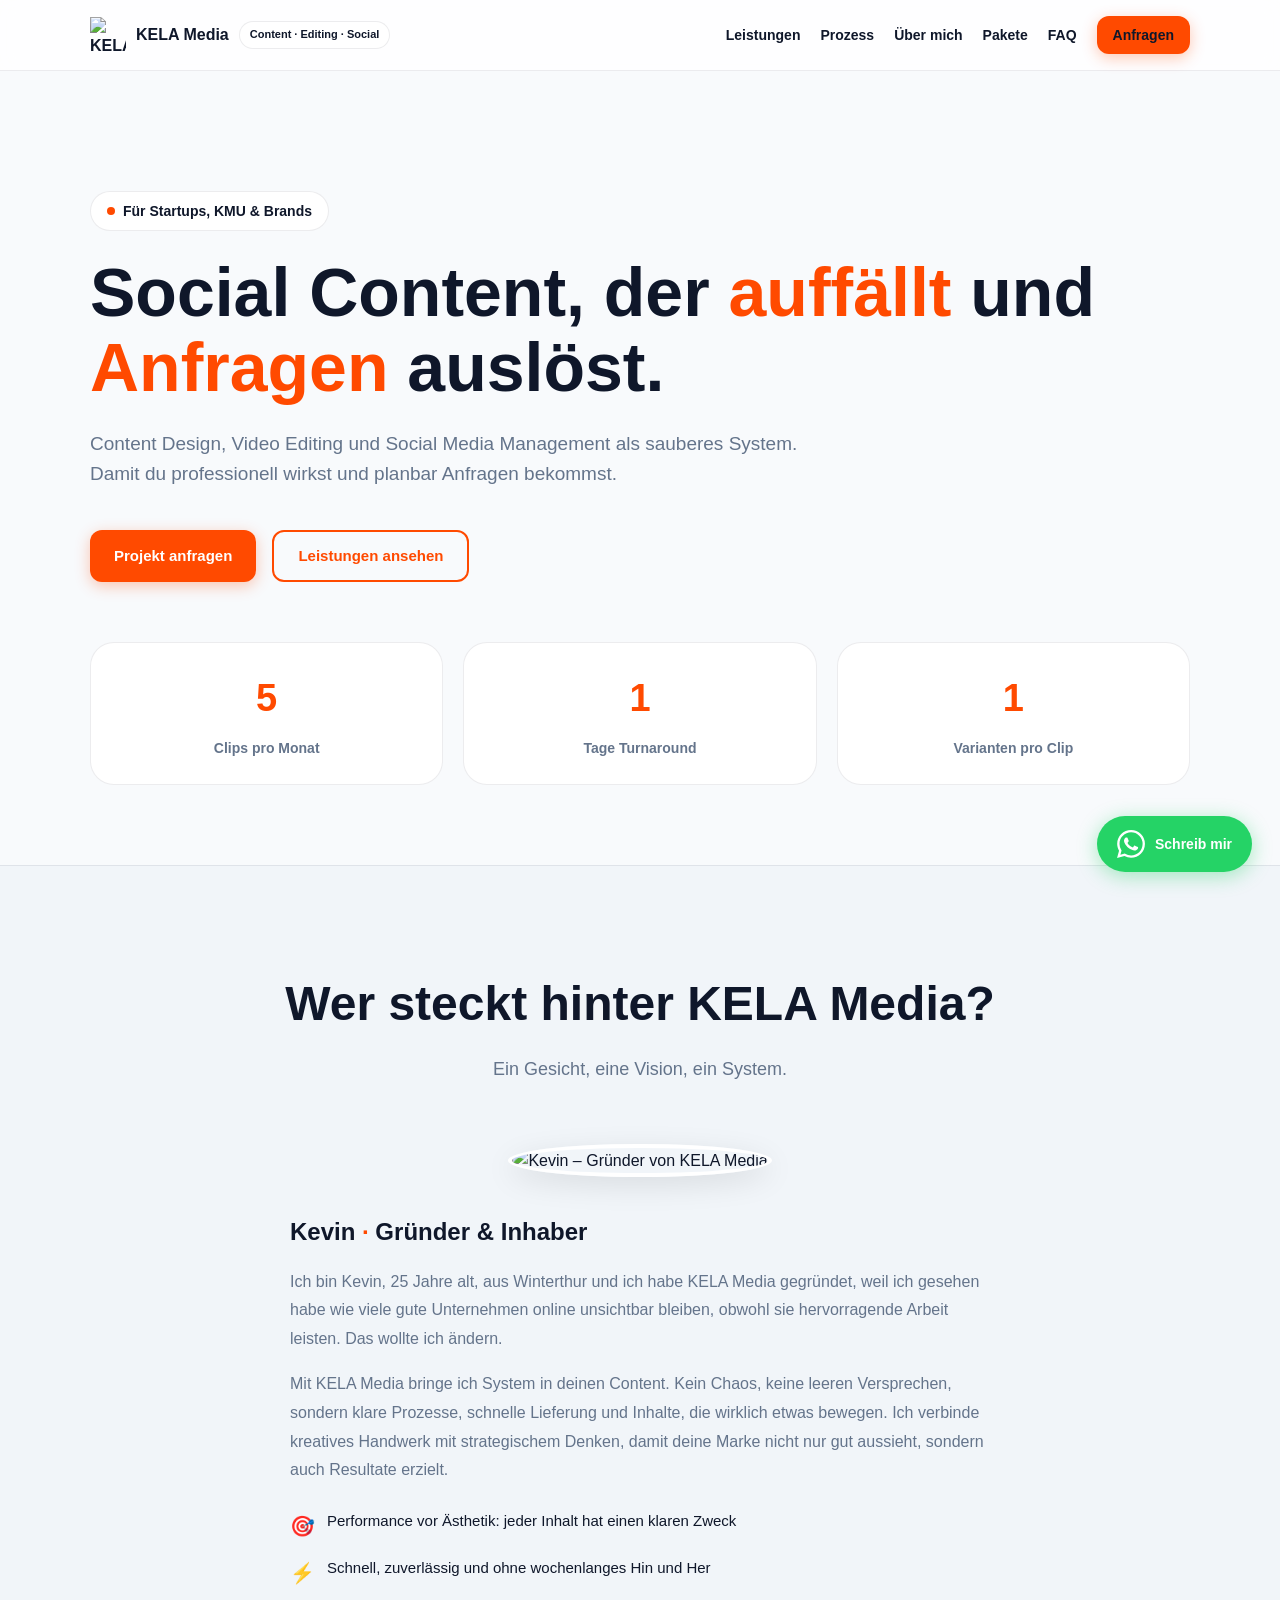
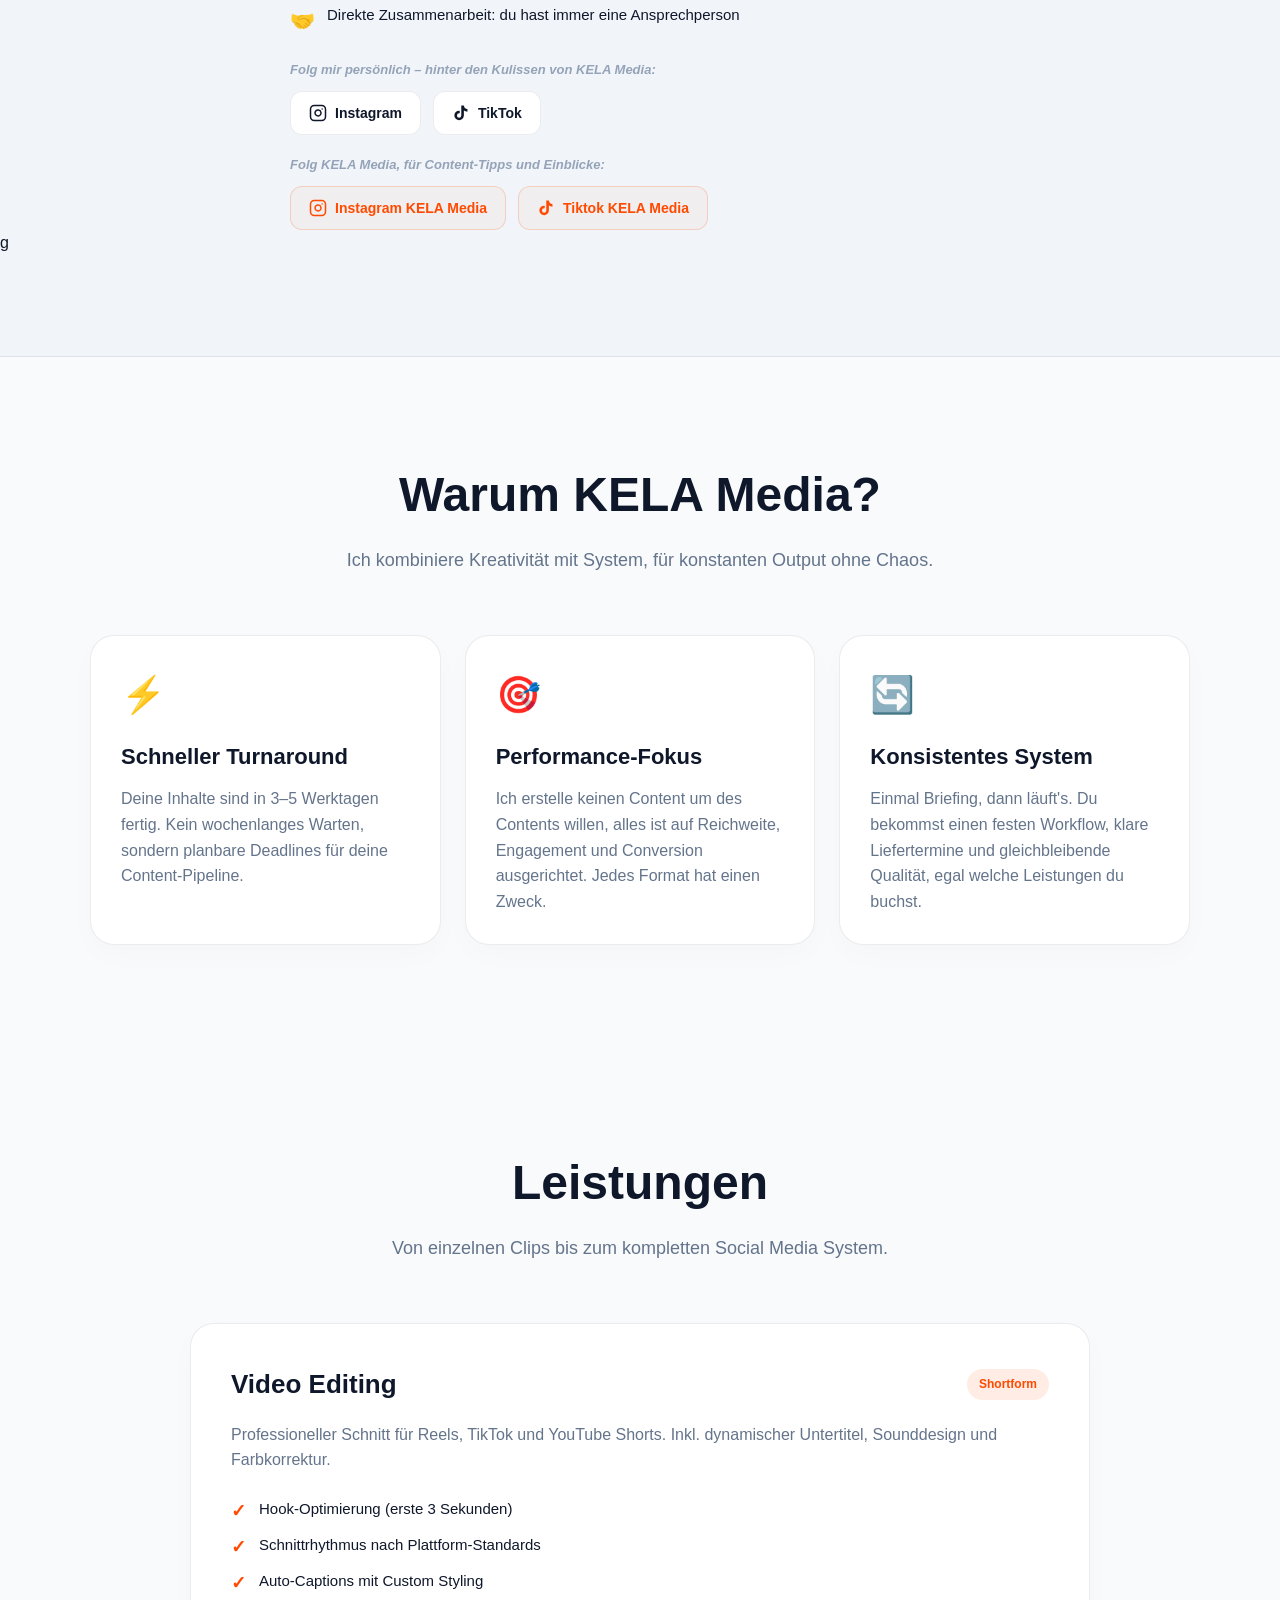
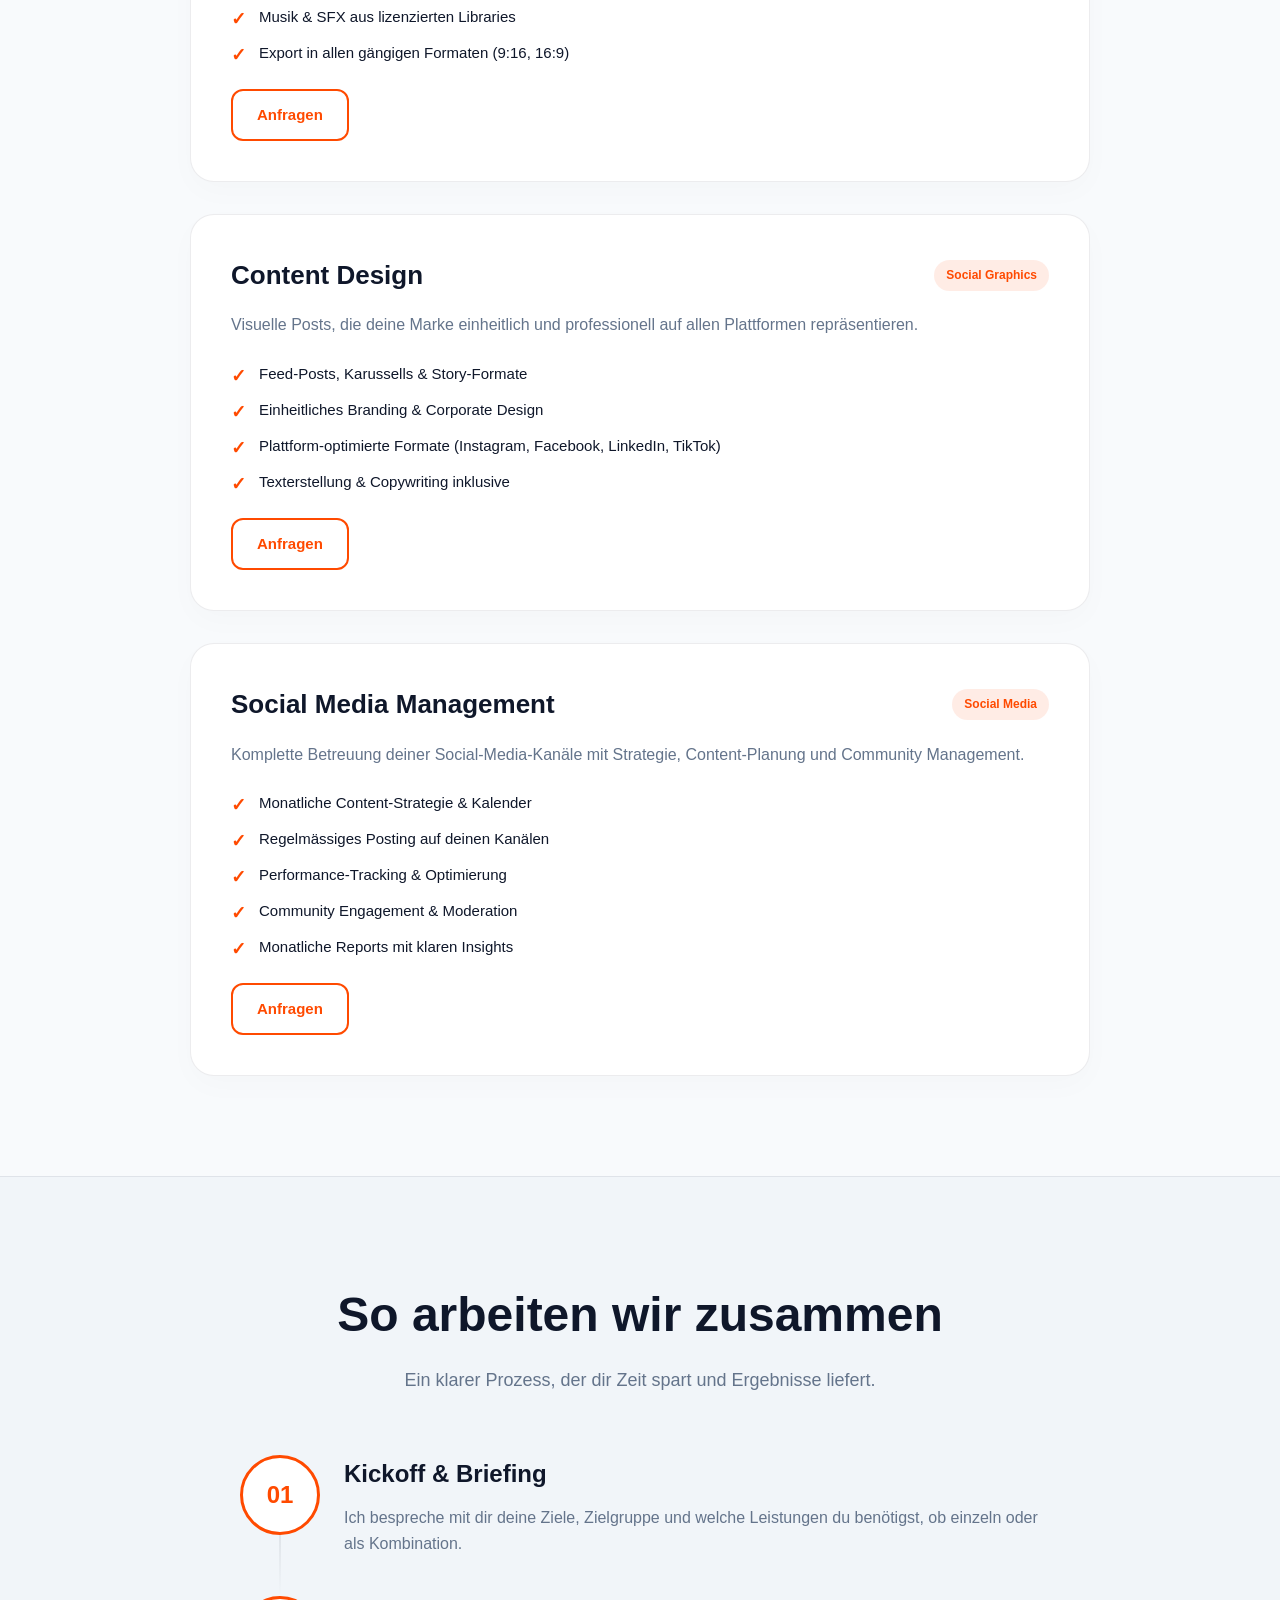
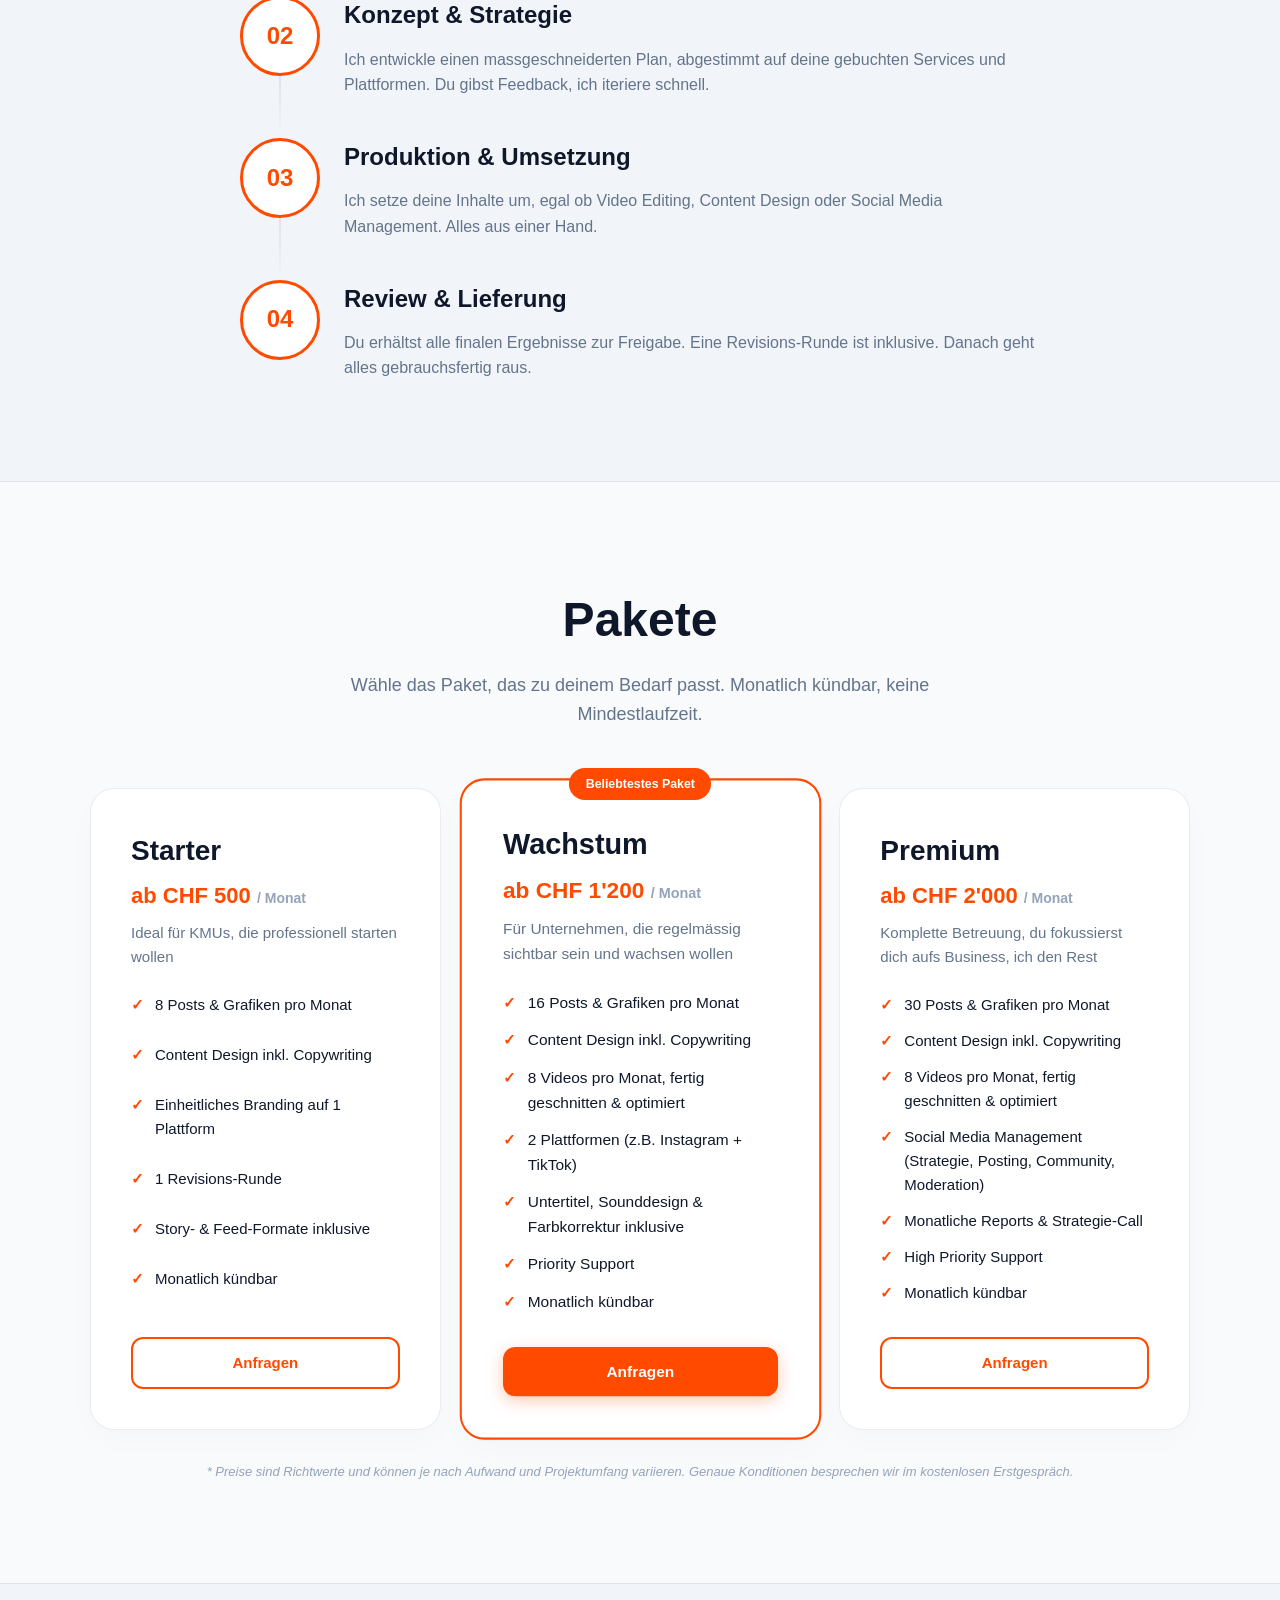
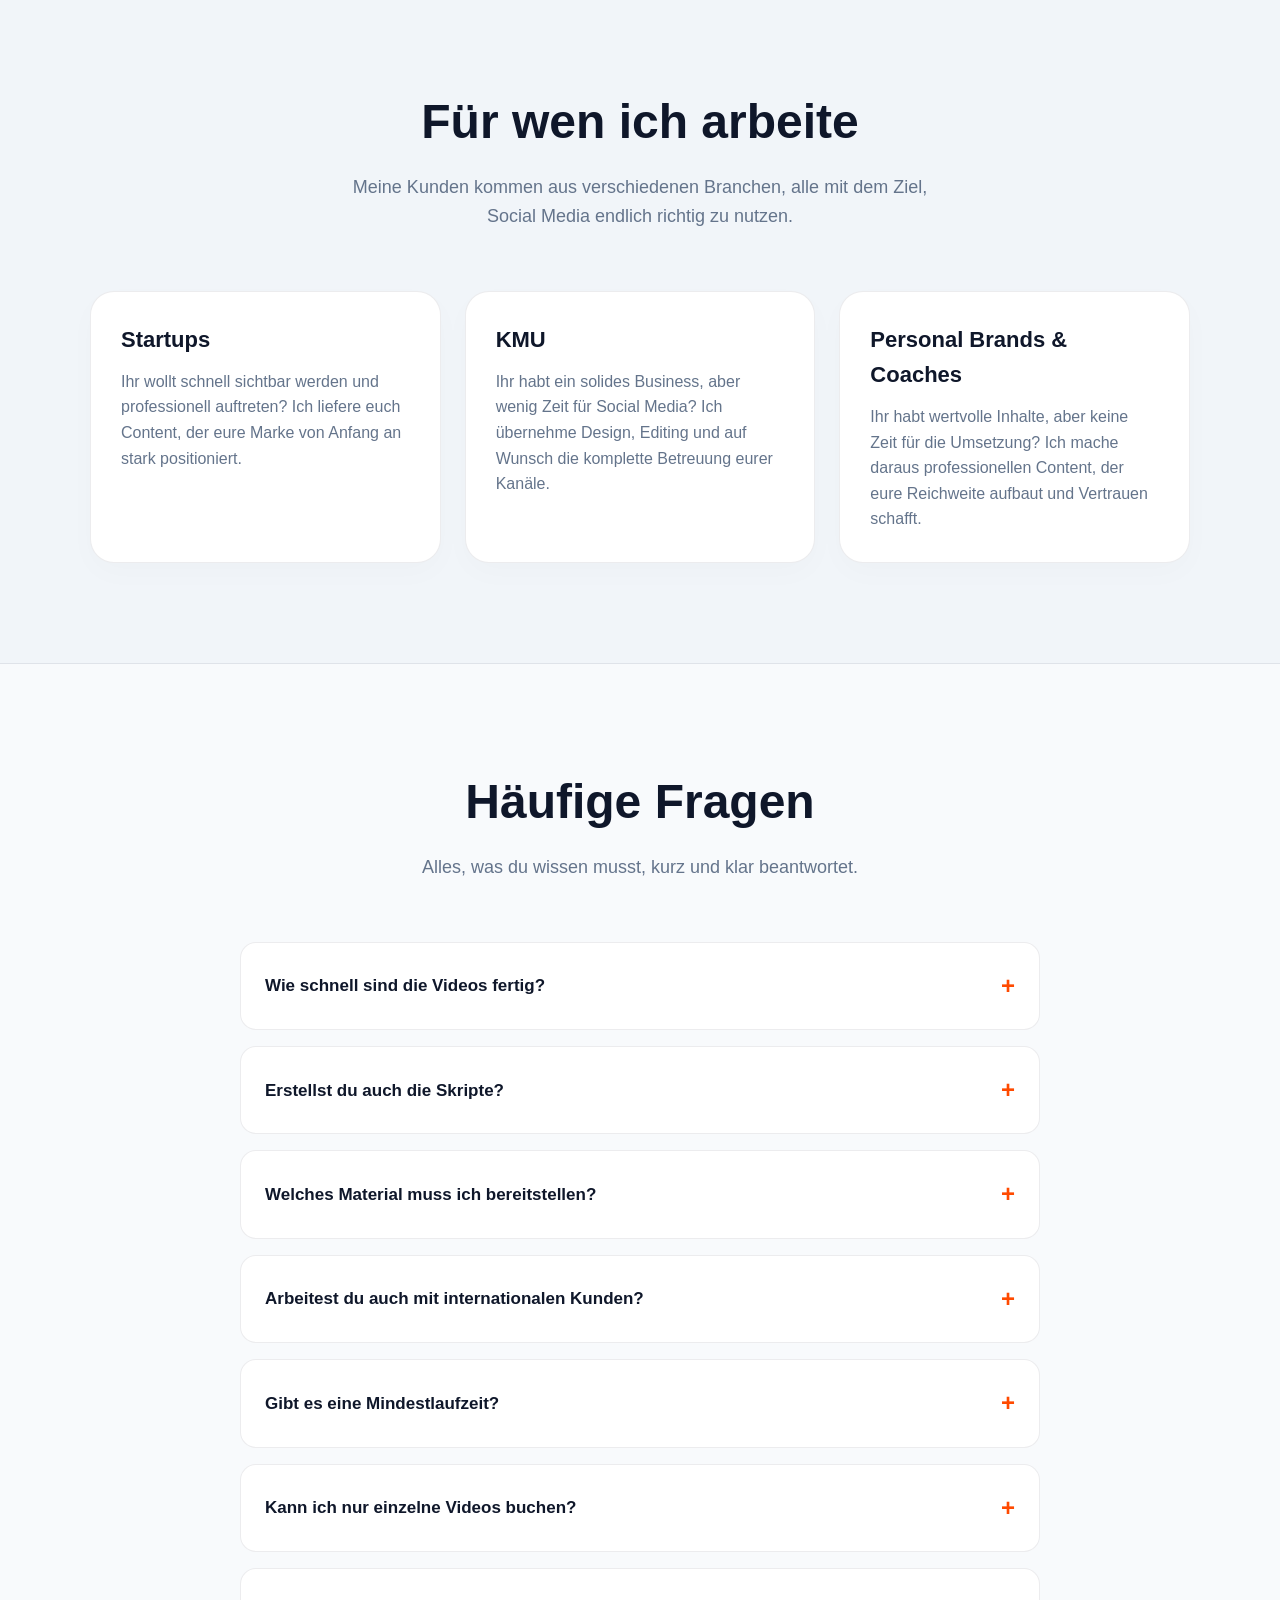
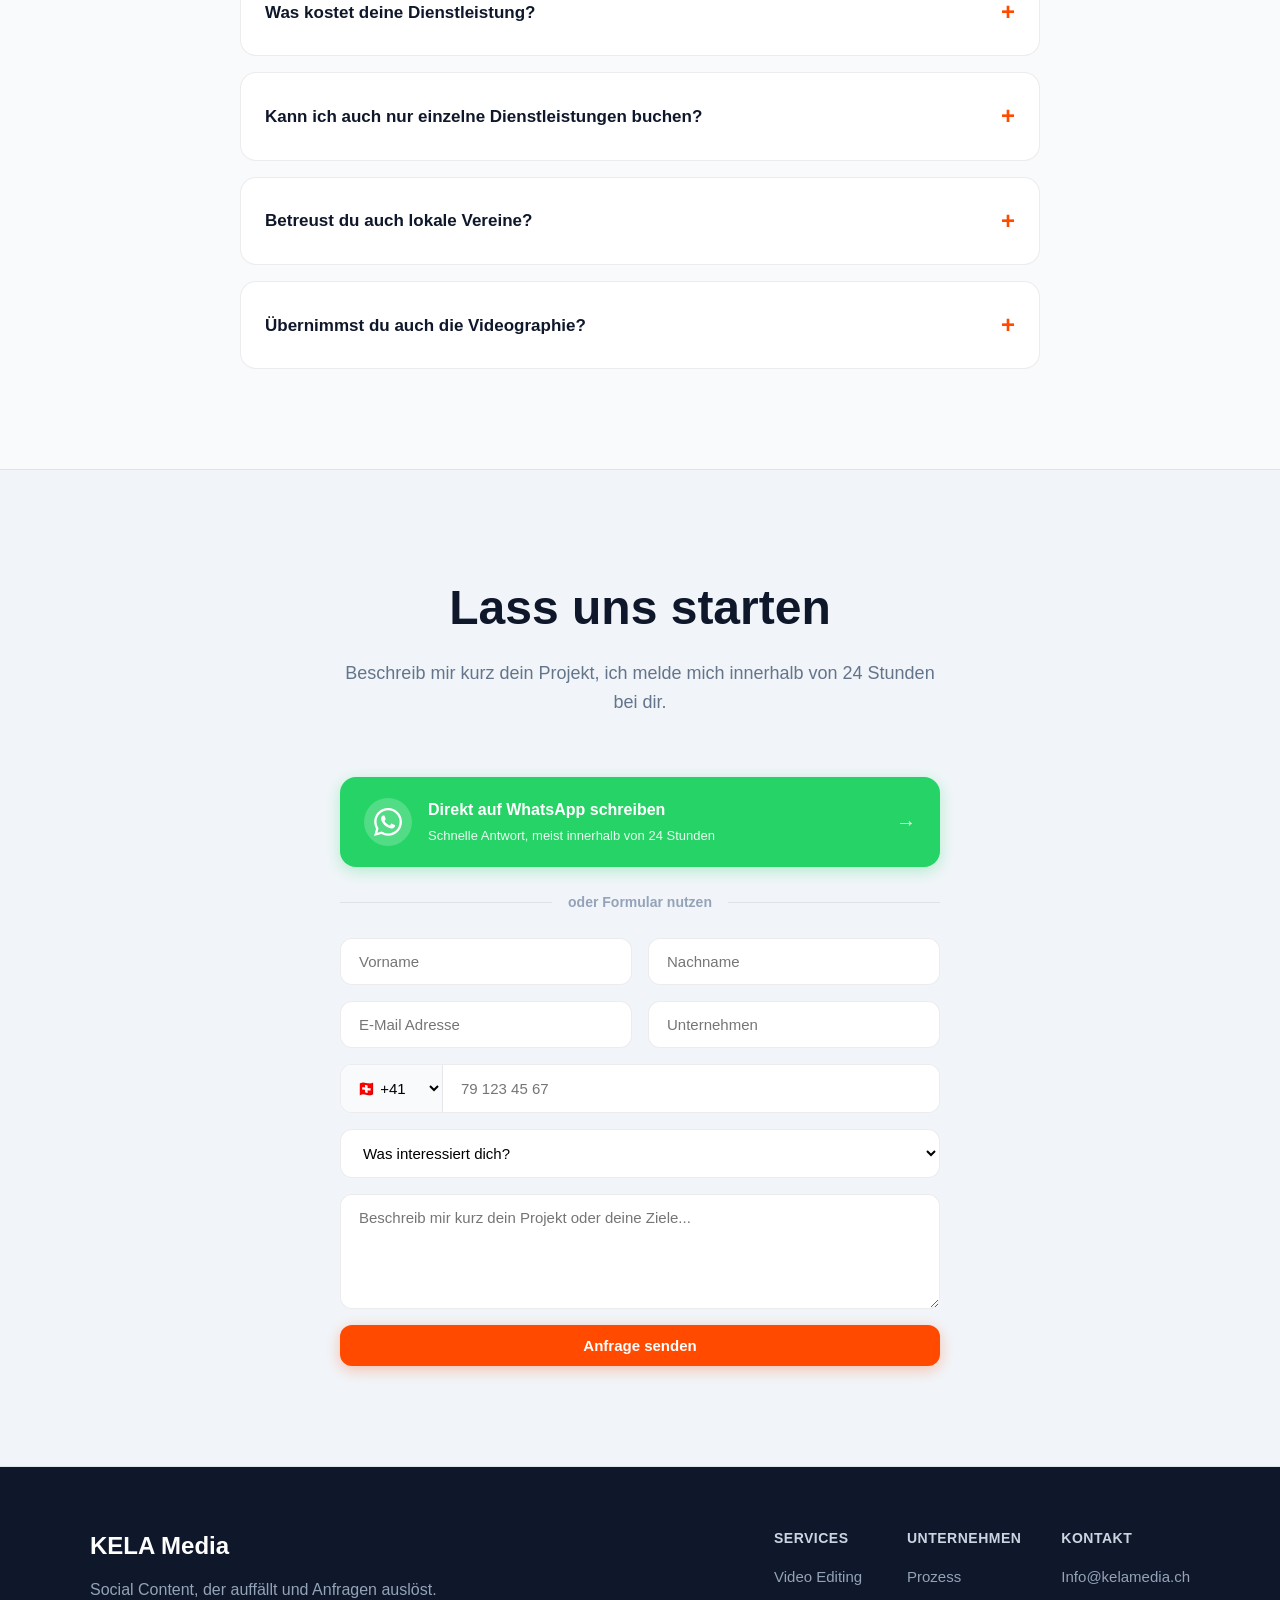
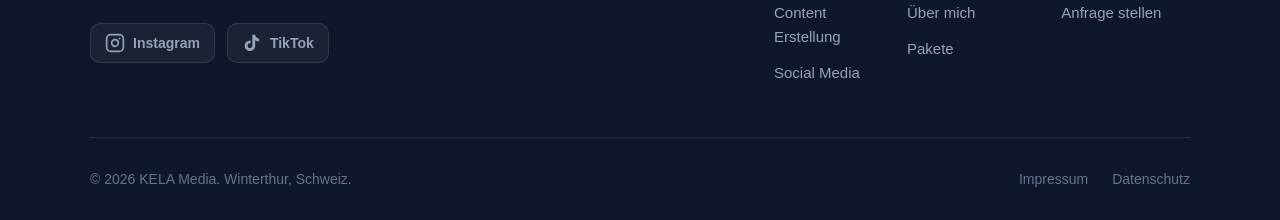
==== commit 36f83f09: "E-Mail Adressen angepasst" ====
--- a/index.html
+++ b/index.html
@@ -132,7 +132,7 @@
 
           </div>
         </div>
-      </div>
+      </div>g
     </section>
 
       <section class="section">
@@ -467,7 +467,7 @@
                 <option value="+43">🇦🇹 +43</option>
                 <option value="+423">🇱🇮 +423</option>
               </select>
-              <input type="tel" name="telefon" id="phoneInput" placeholder="44 123 45 67">
+              <input type="tel" name="telefon" id="phoneInput" placeholder="79 123 45 67">
             </div>
             <select name="Interesse" required>
               <option value="">Was interessiert dich?</option>
@@ -528,7 +528,7 @@
           </div>
           <div class="footer-col">
             <h5>Kontakt</h5>
-            <a href="mailto:info@kelamedia.ch">info@kelamedia.ch</a>
+            <a href="mailto:info@kelamedia.ch">Info@kelamedia.ch</a>
             <a href="#kontakt">Anfrage stellen</a>
           </div>
         </div>
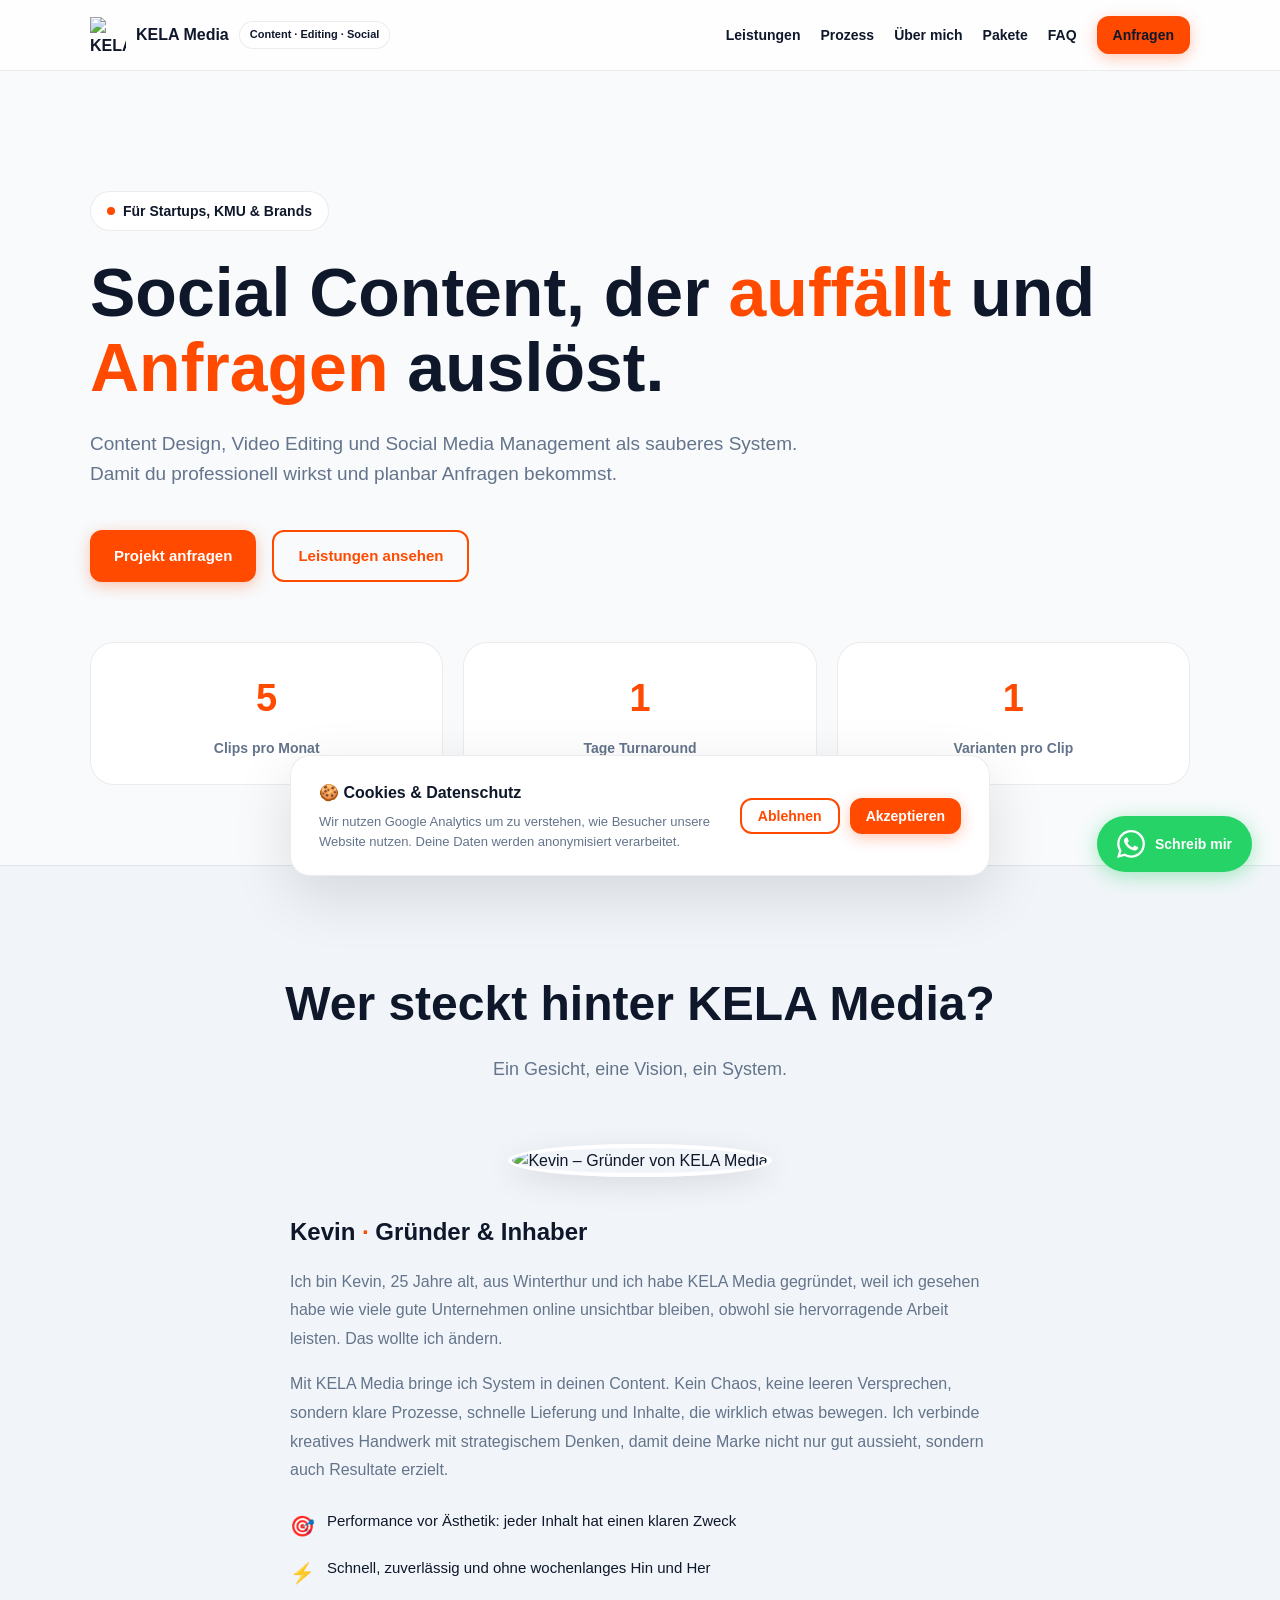
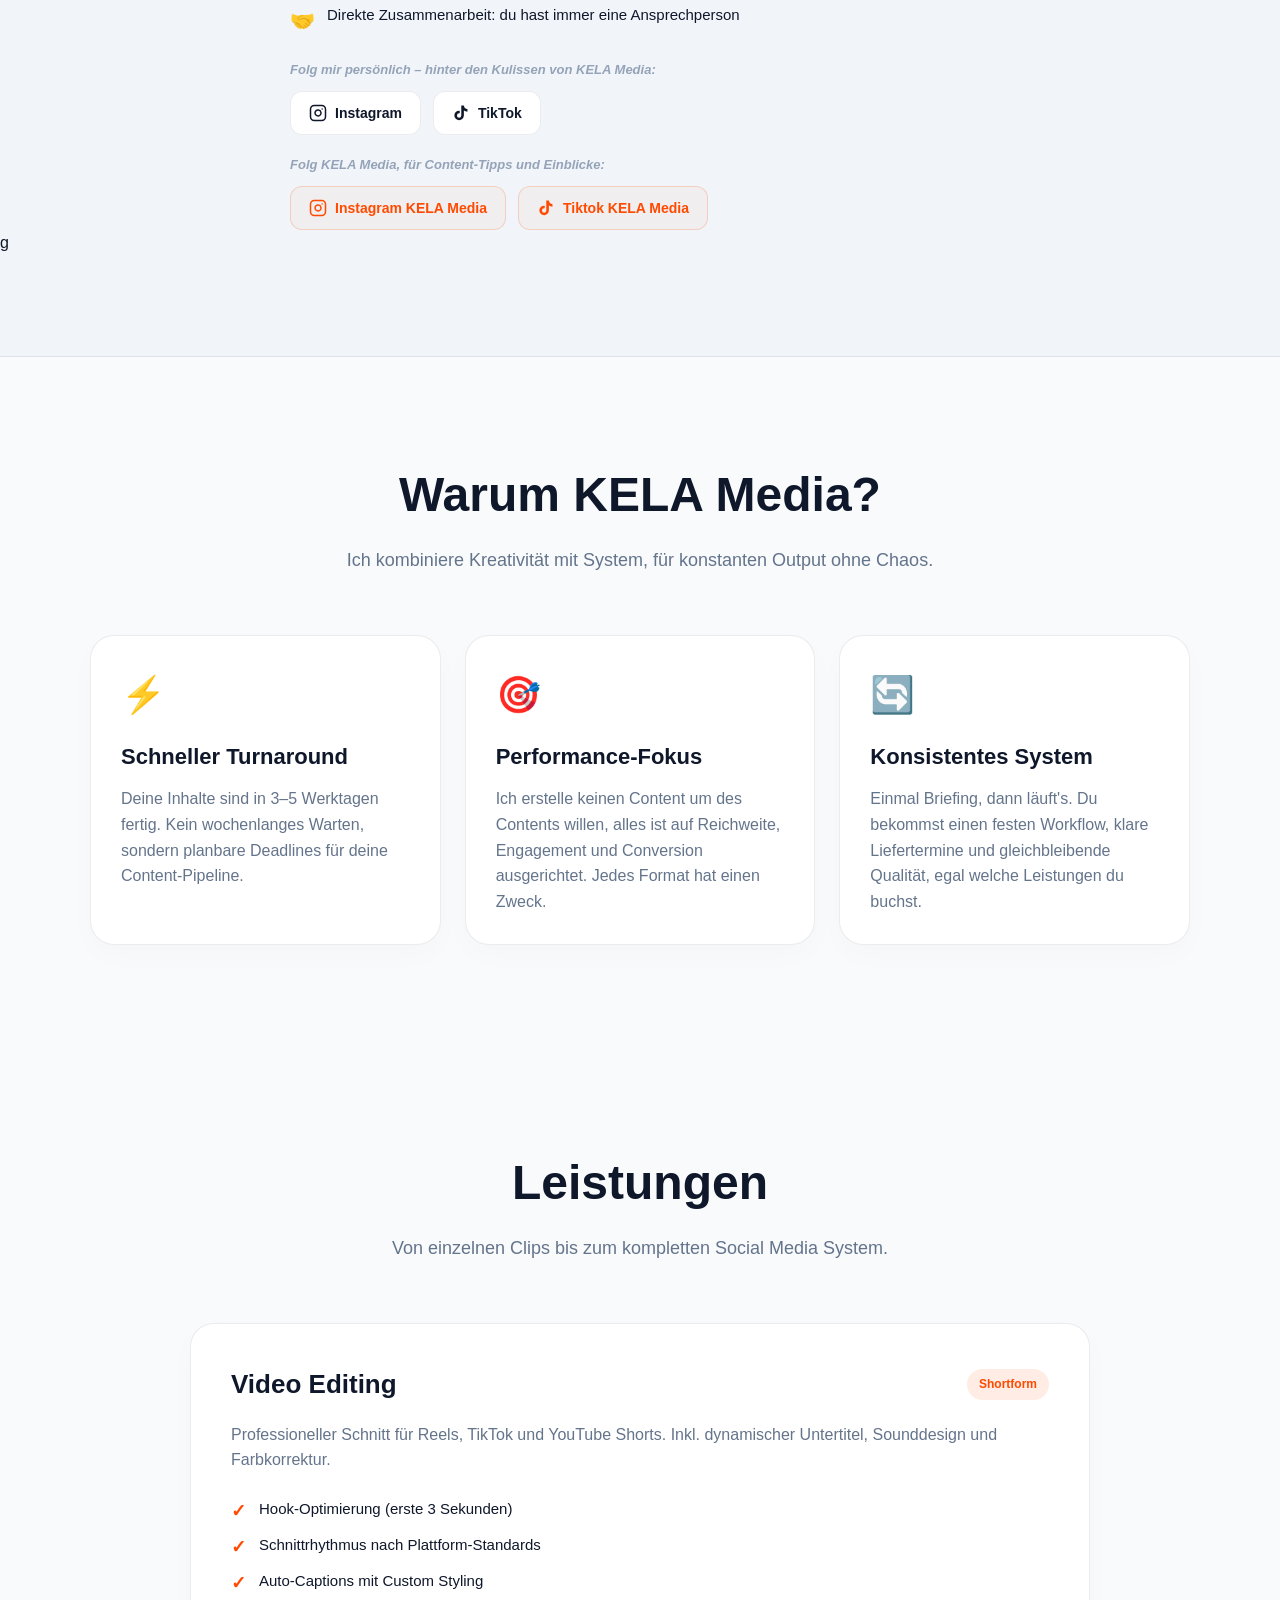
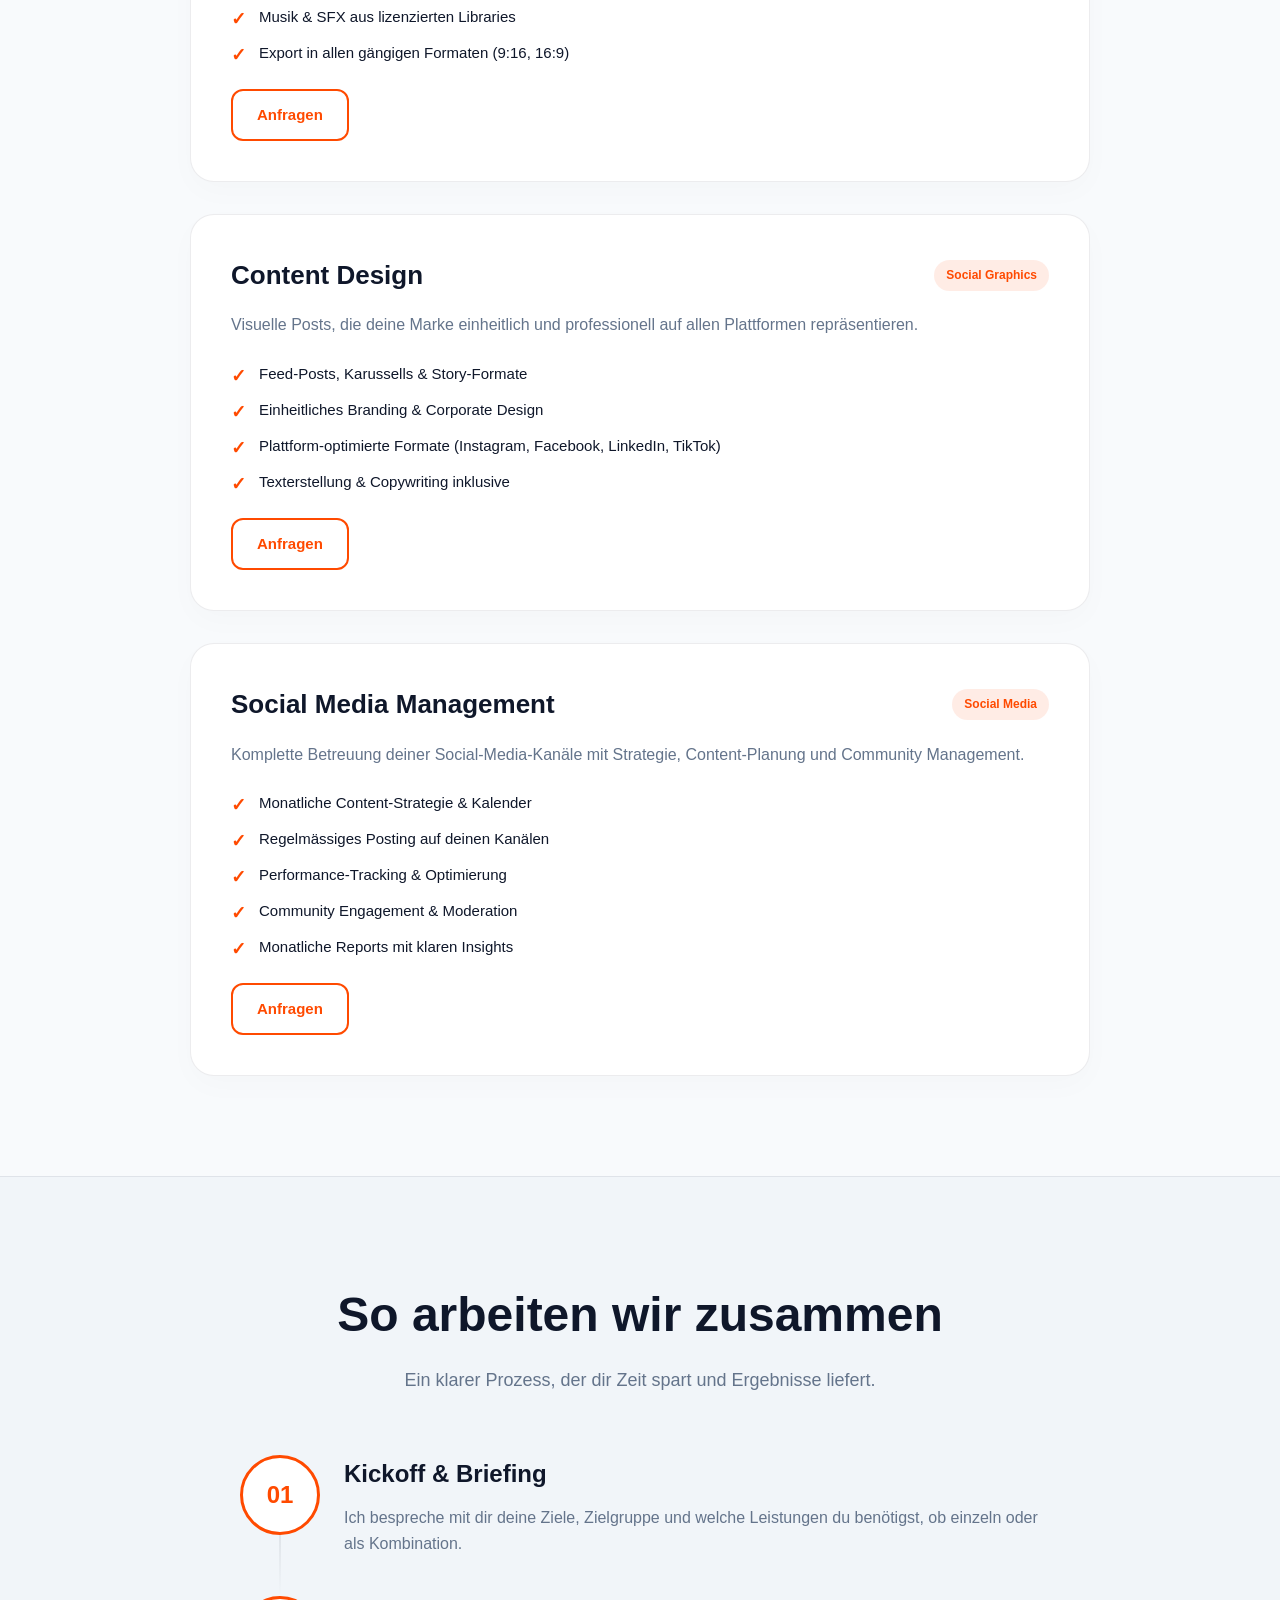
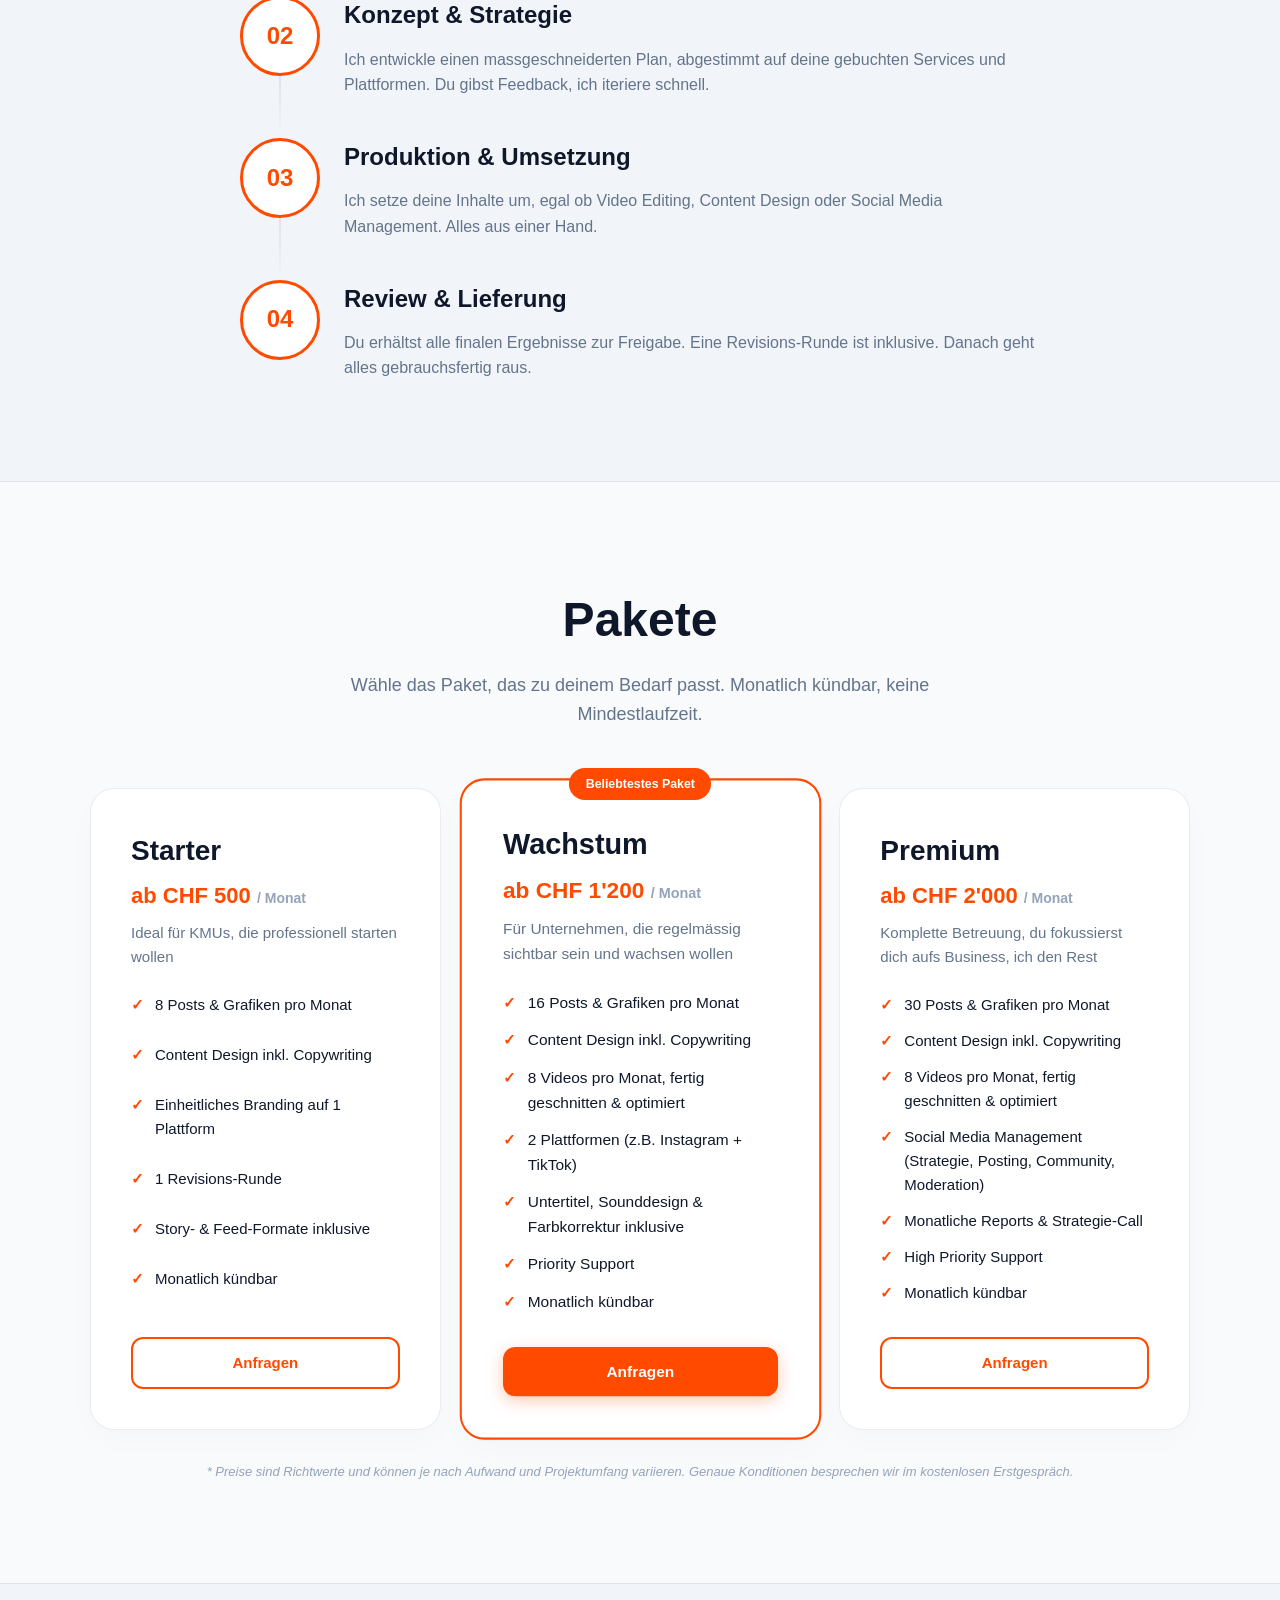
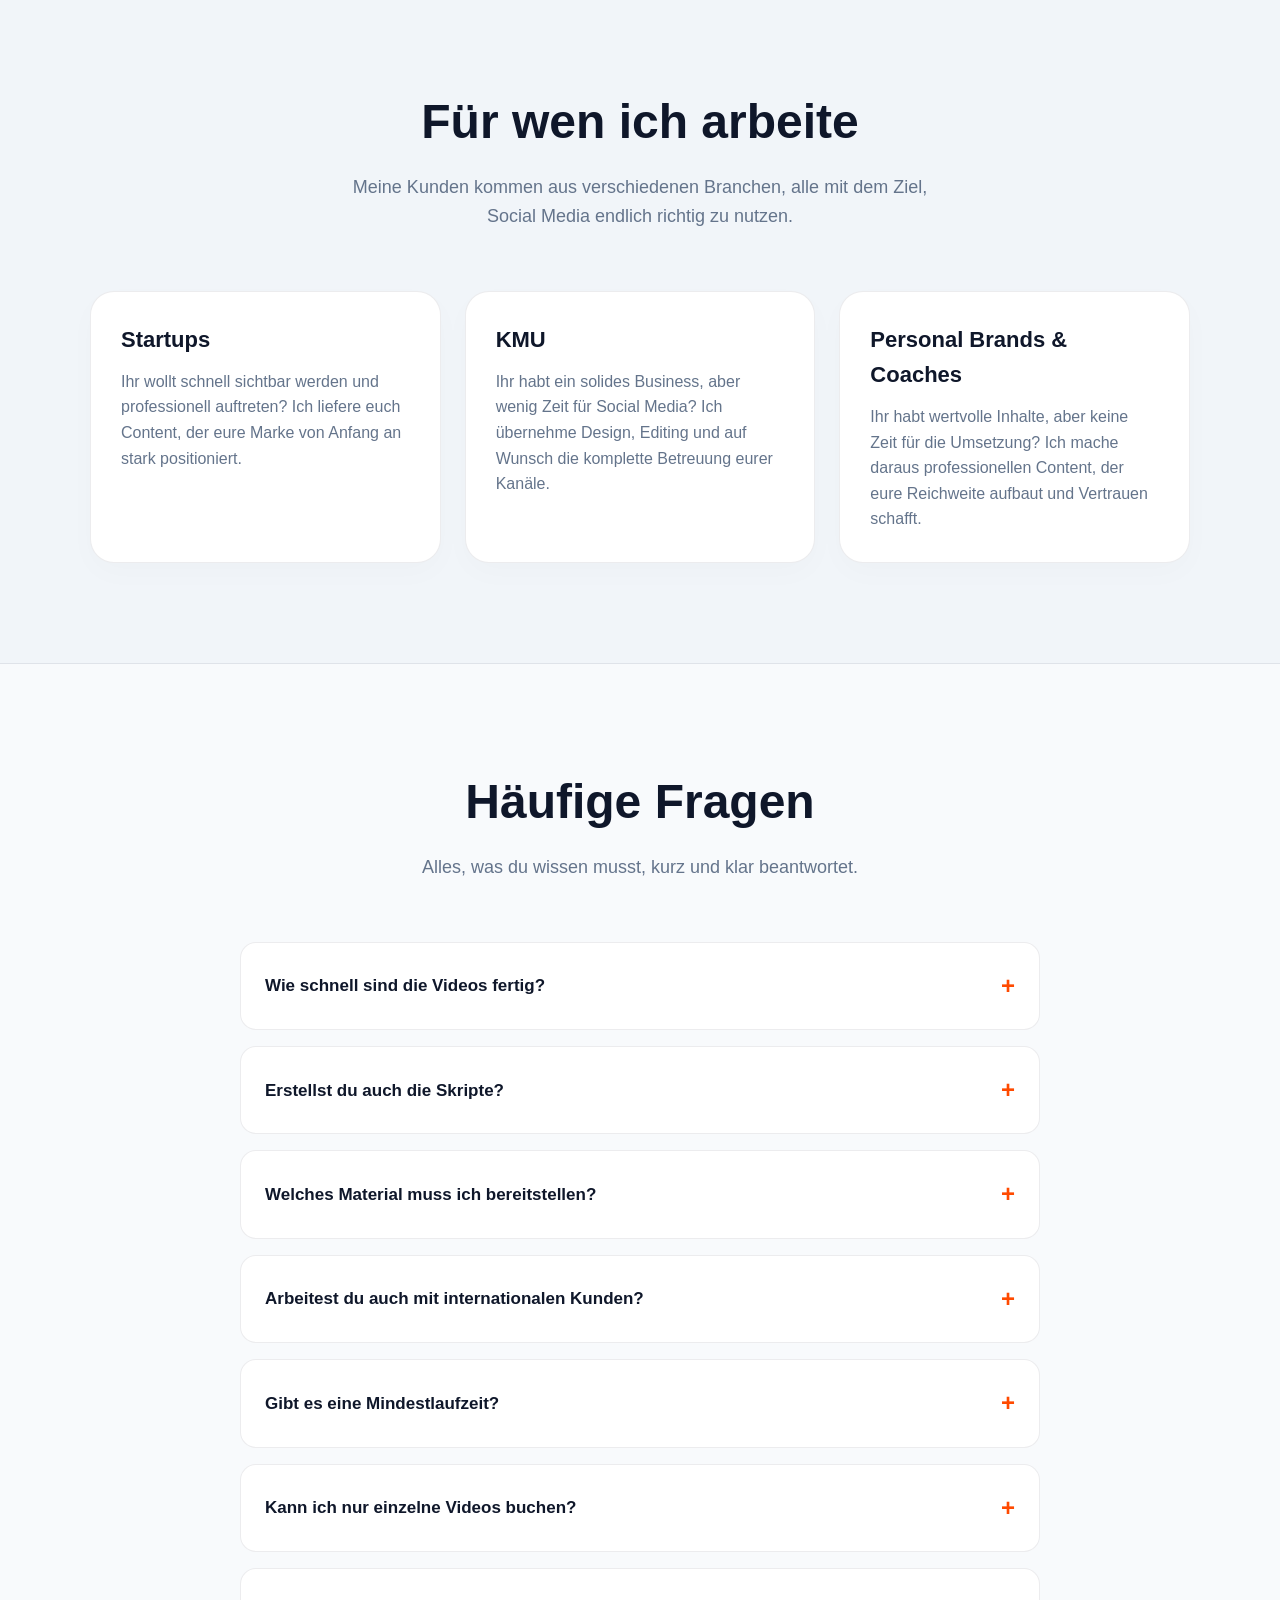
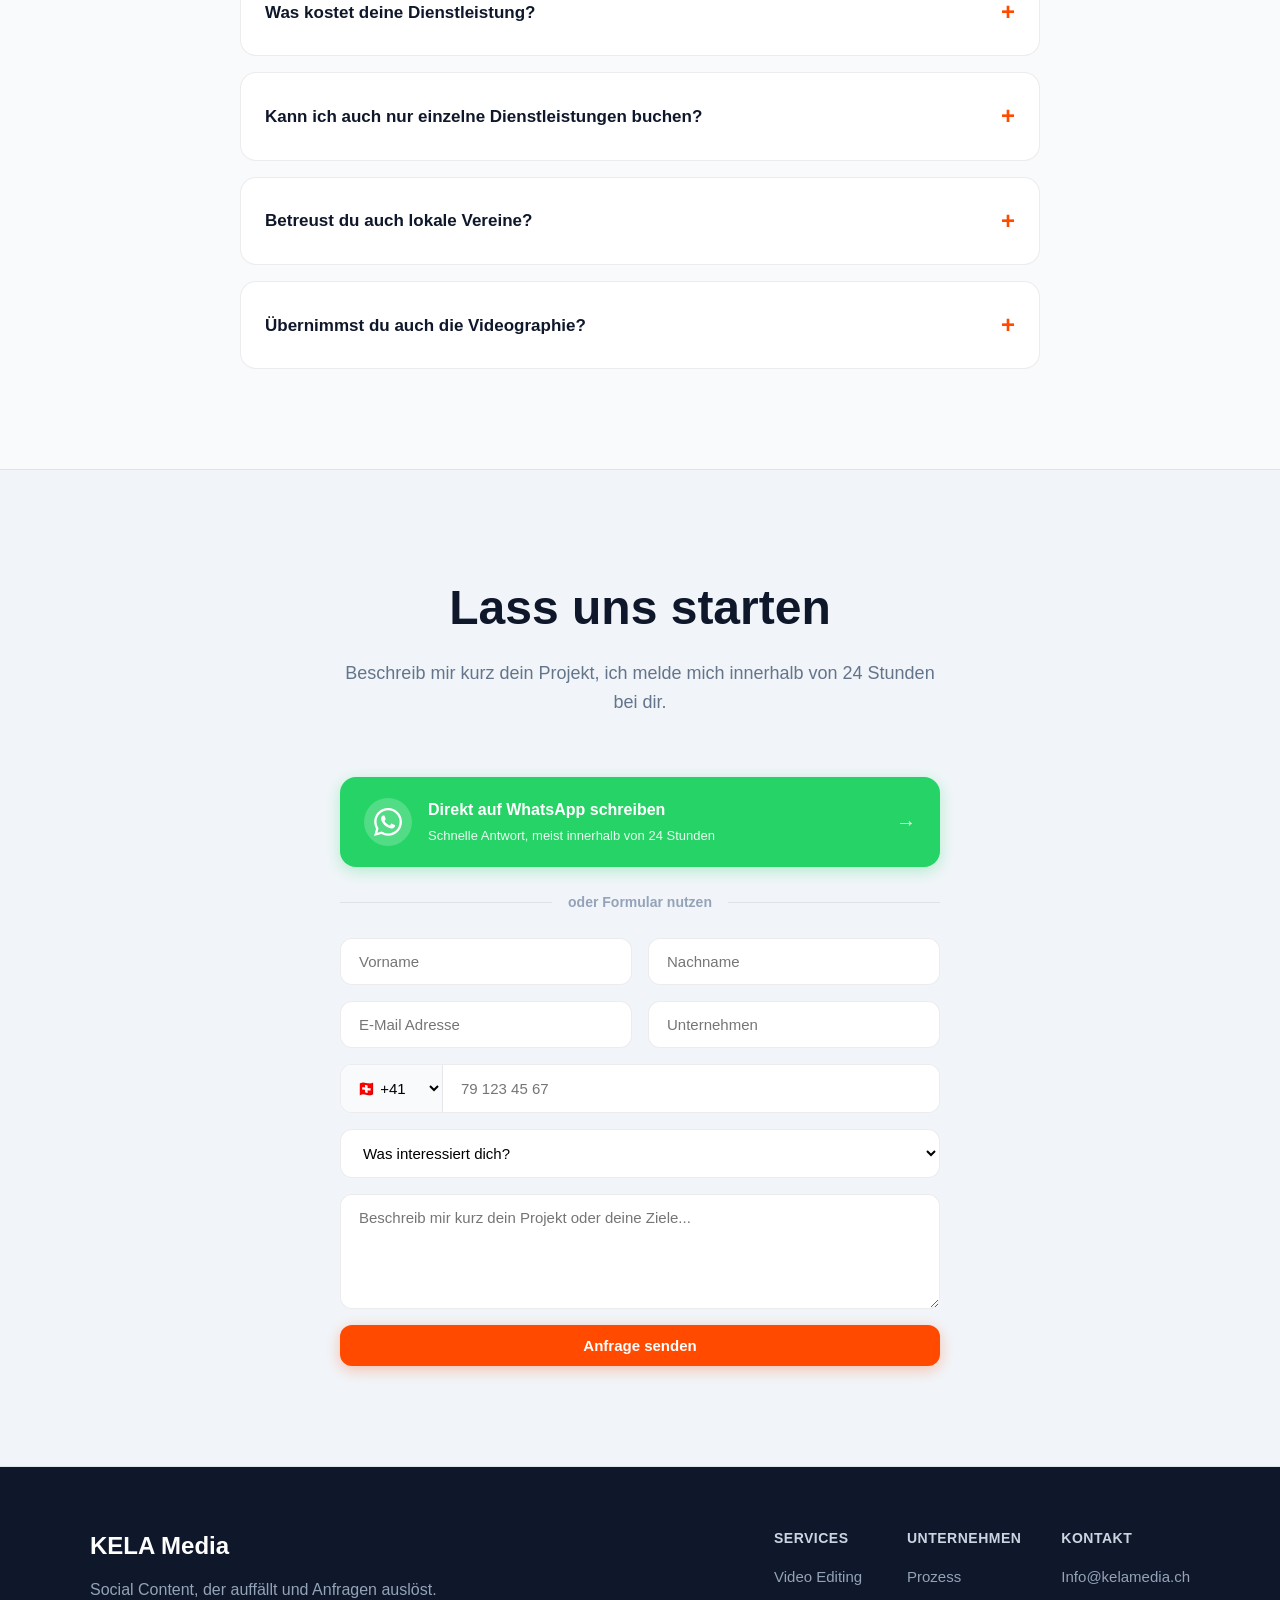
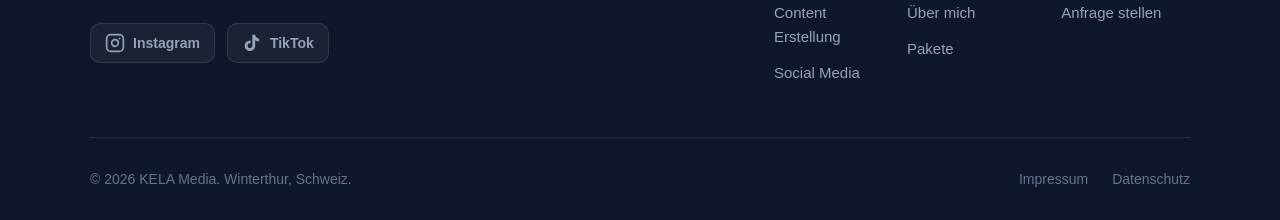
==== commit f0bcedb3: "Google Analytics eingebunden, Cookies Banner aktiviert, Datenschutzseite aktualisiert" ====
--- a/index.html
+++ b/index.html
@@ -4,6 +4,19 @@
   <meta charset="UTF-8" />
   <meta name="viewport" content="width=device-width, initial-scale=1.0" />
   <title>KELA Media</title>
+
+    <!-- Google Analytics -->
+  <script async src="https://www.googletagmanager.com/gtag/js?id=G-W624XL2WMH"></script>
+  <script>
+    window.dataLayer = window.dataLayer || [];
+    function gtag(){dataLayer.push(arguments);}
+    gtag('consent', 'default', {
+      analytics_storage: 'denied'
+    });
+    gtag('js', new Date());
+    gtag('config', 'G-W624XL2WMH');
+  </script>
+
   <link rel="stylesheet" href="style.css" />
   <link rel="apple-touch-icon" sizes="180x180" href="/apple-touch-icon.png">
   <link rel="icon" type="image/png" sizes="32x32" href="/favicon-32x32.png">
@@ -573,7 +586,7 @@
   </div>
 
   <!-- Cookie Banner -->
-  <!-- <div id="cookieBanner" class="cookie-banner">
+  <div id="cookieBanner" class="cookie-banner">
     <div class="cookie-content">
       <div class="cookie-text">
         <strong>🍪 Cookies & Datenschutz</strong>
@@ -584,7 +597,7 @@
         <button id="cookieAccept" class="btn btn-primary btn-sm">Akzeptieren</button>
       </div>
     </div>
-  </div> -->
+  </div>
 
   <script src="script.js"></script>
 </body>
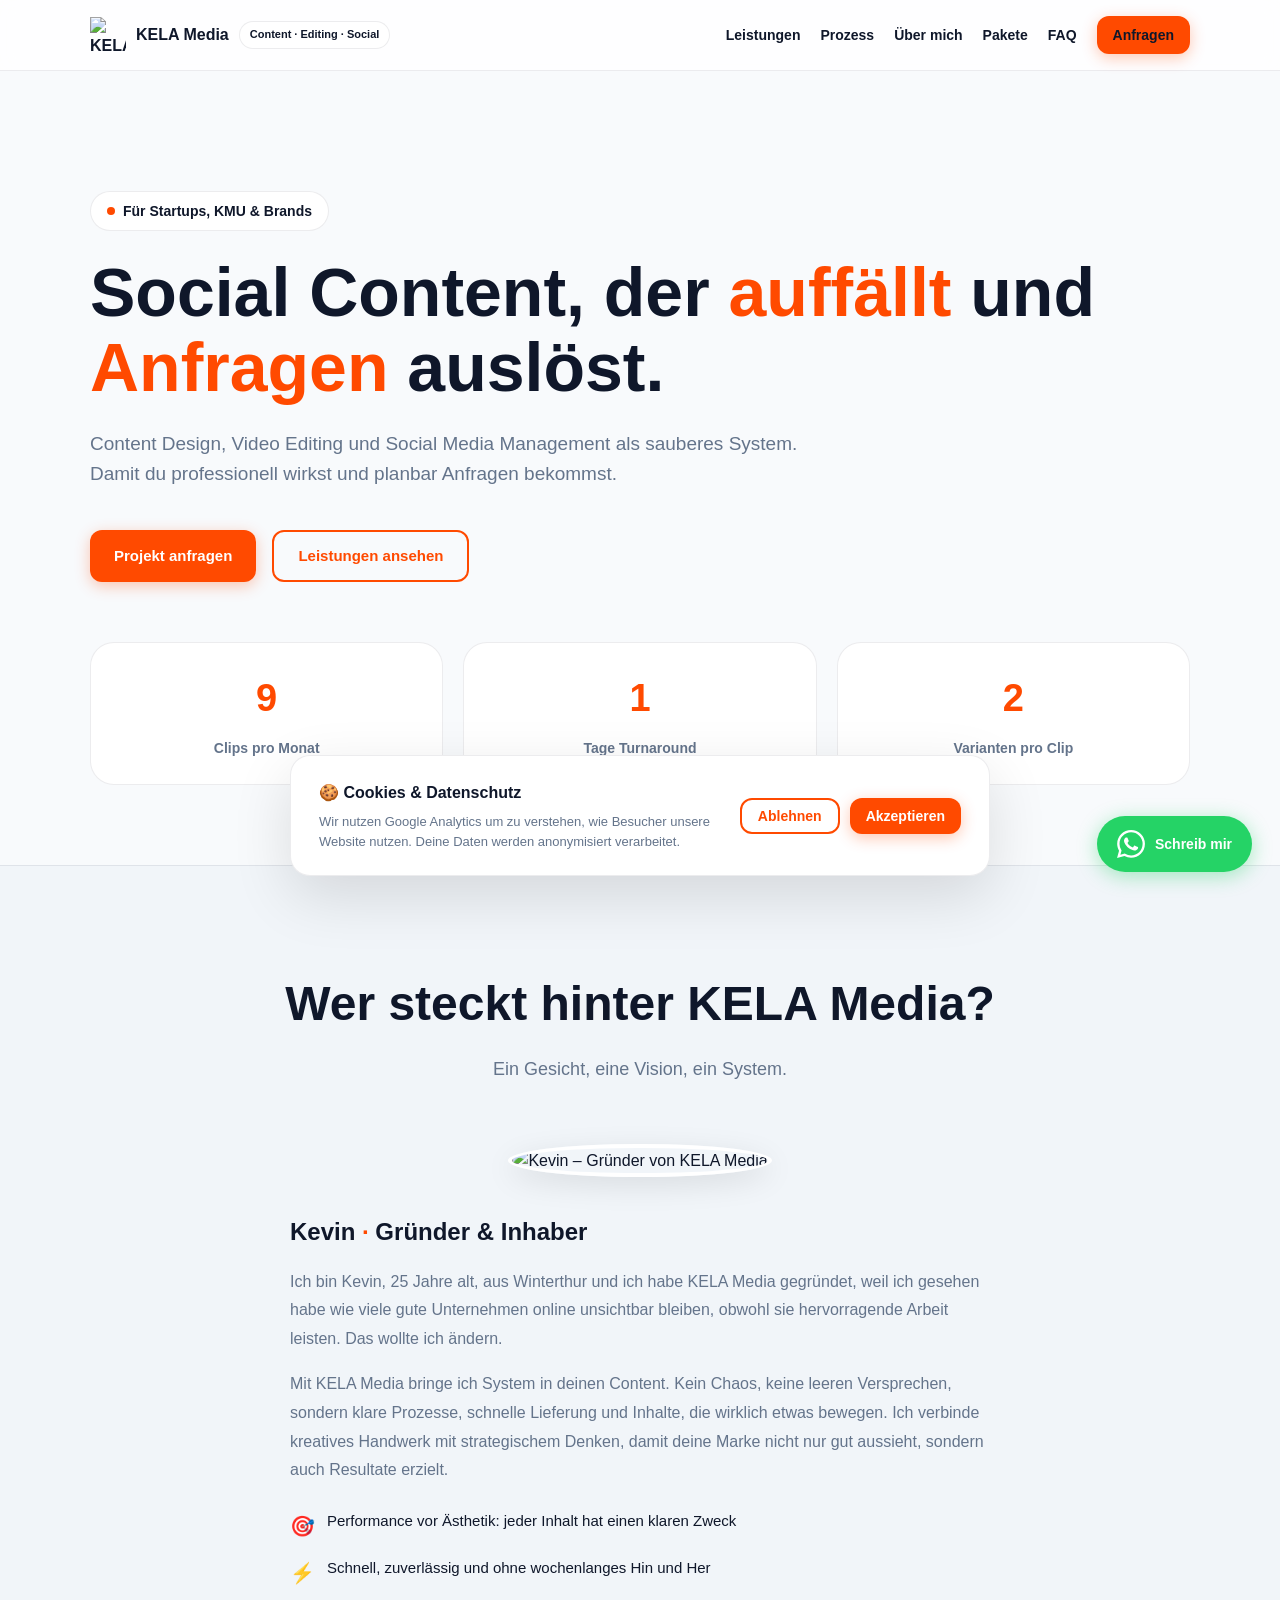
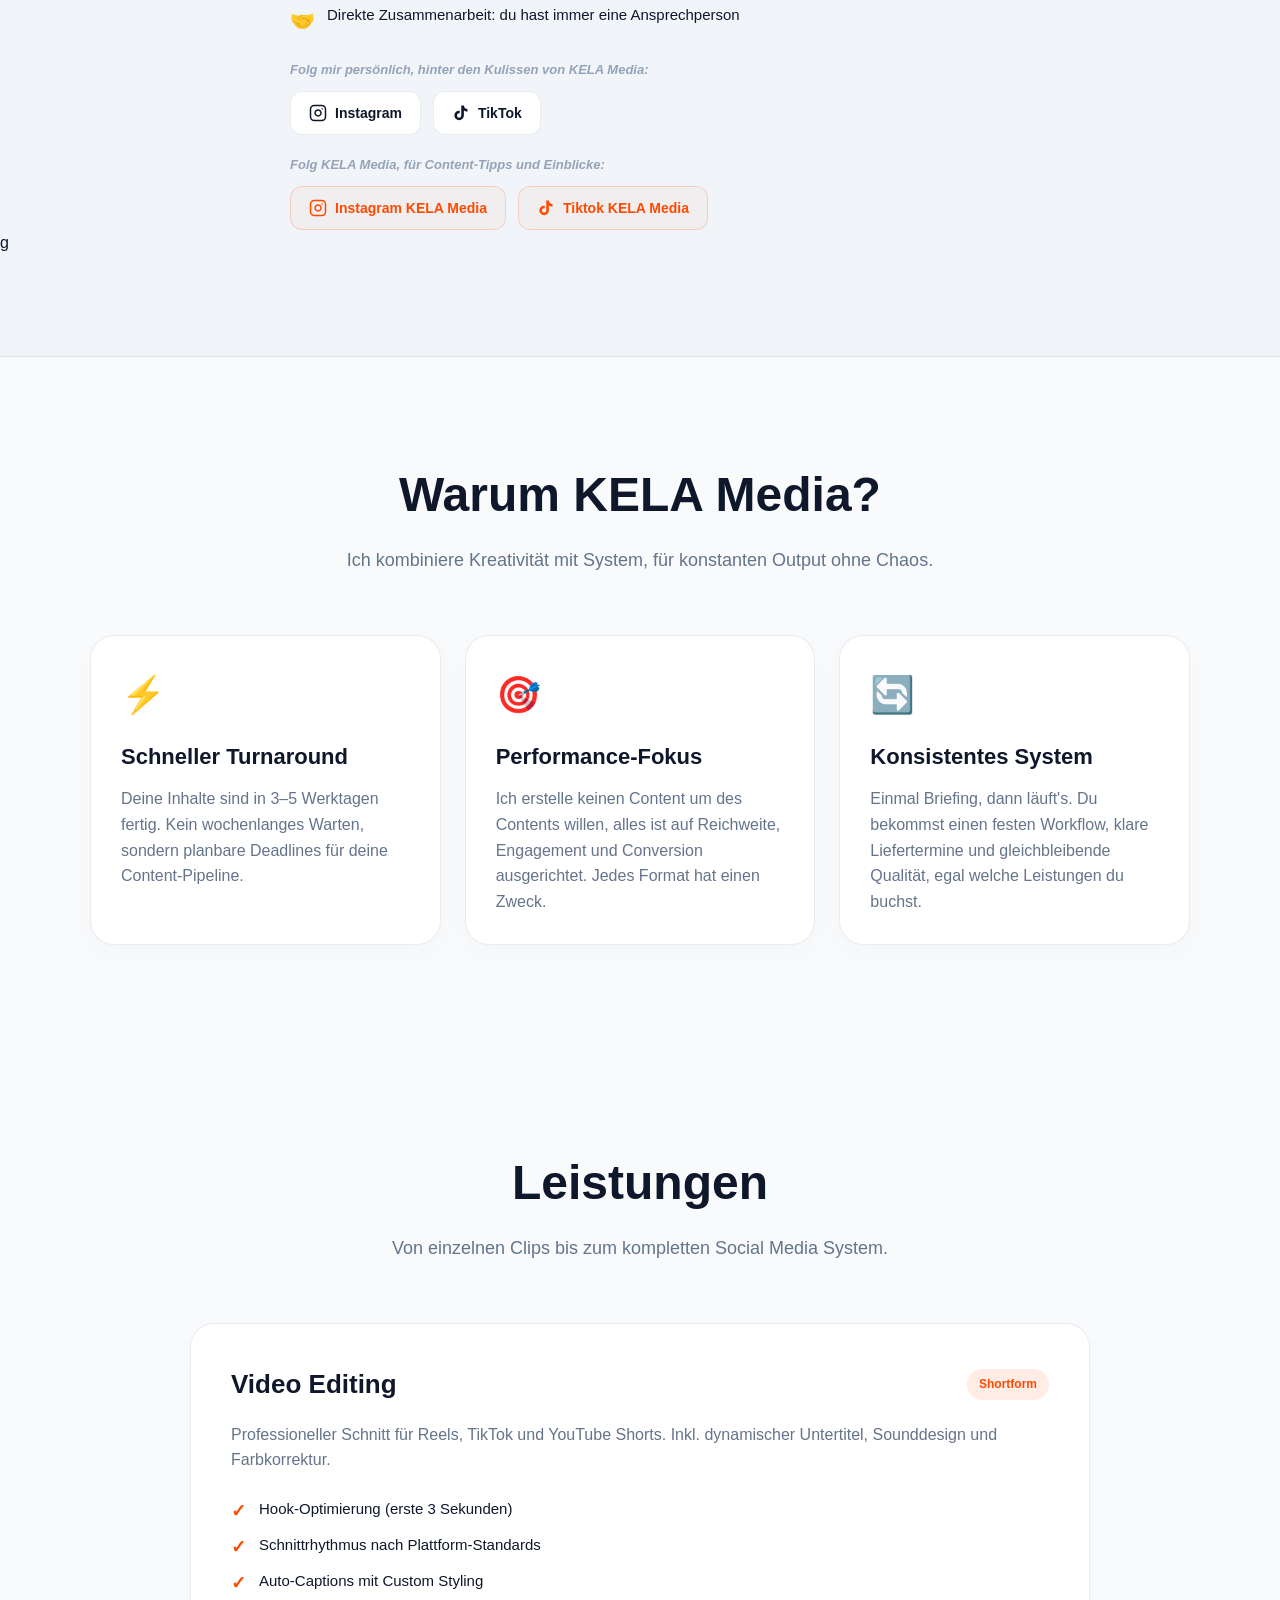
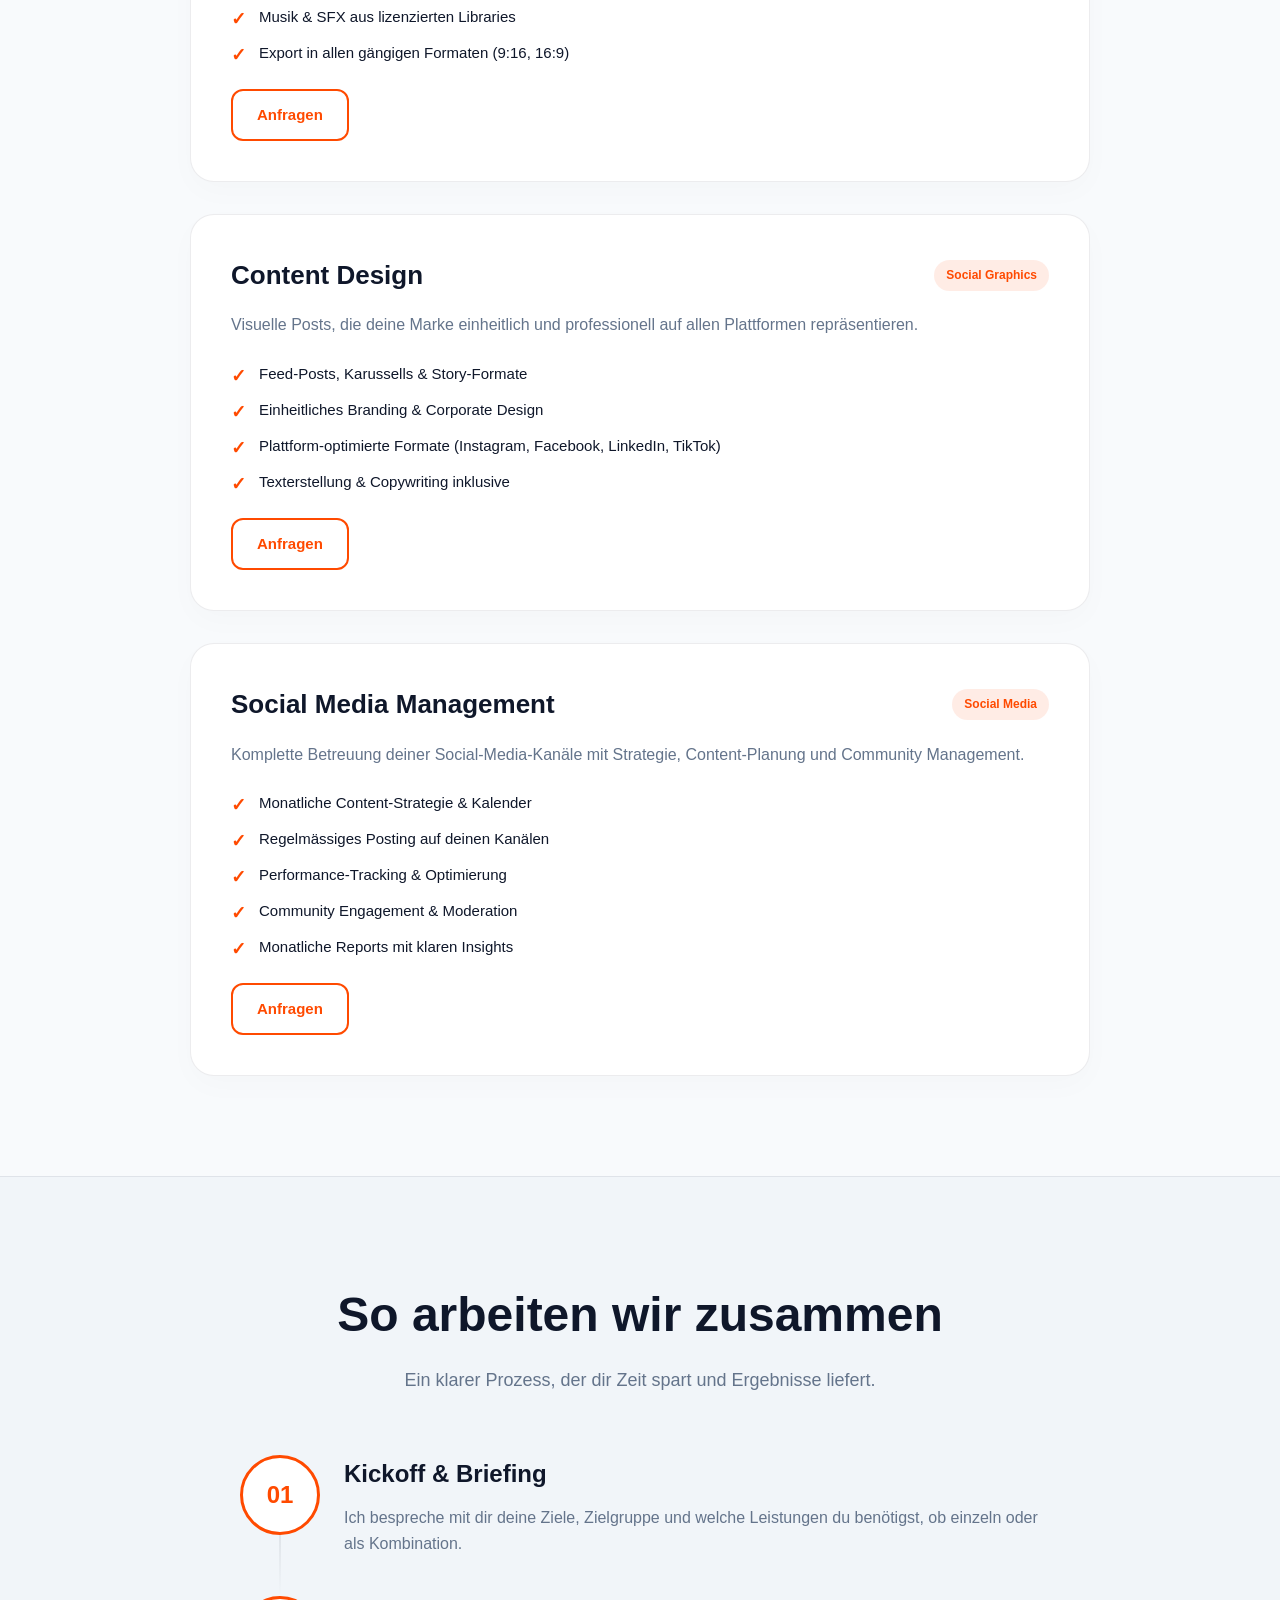
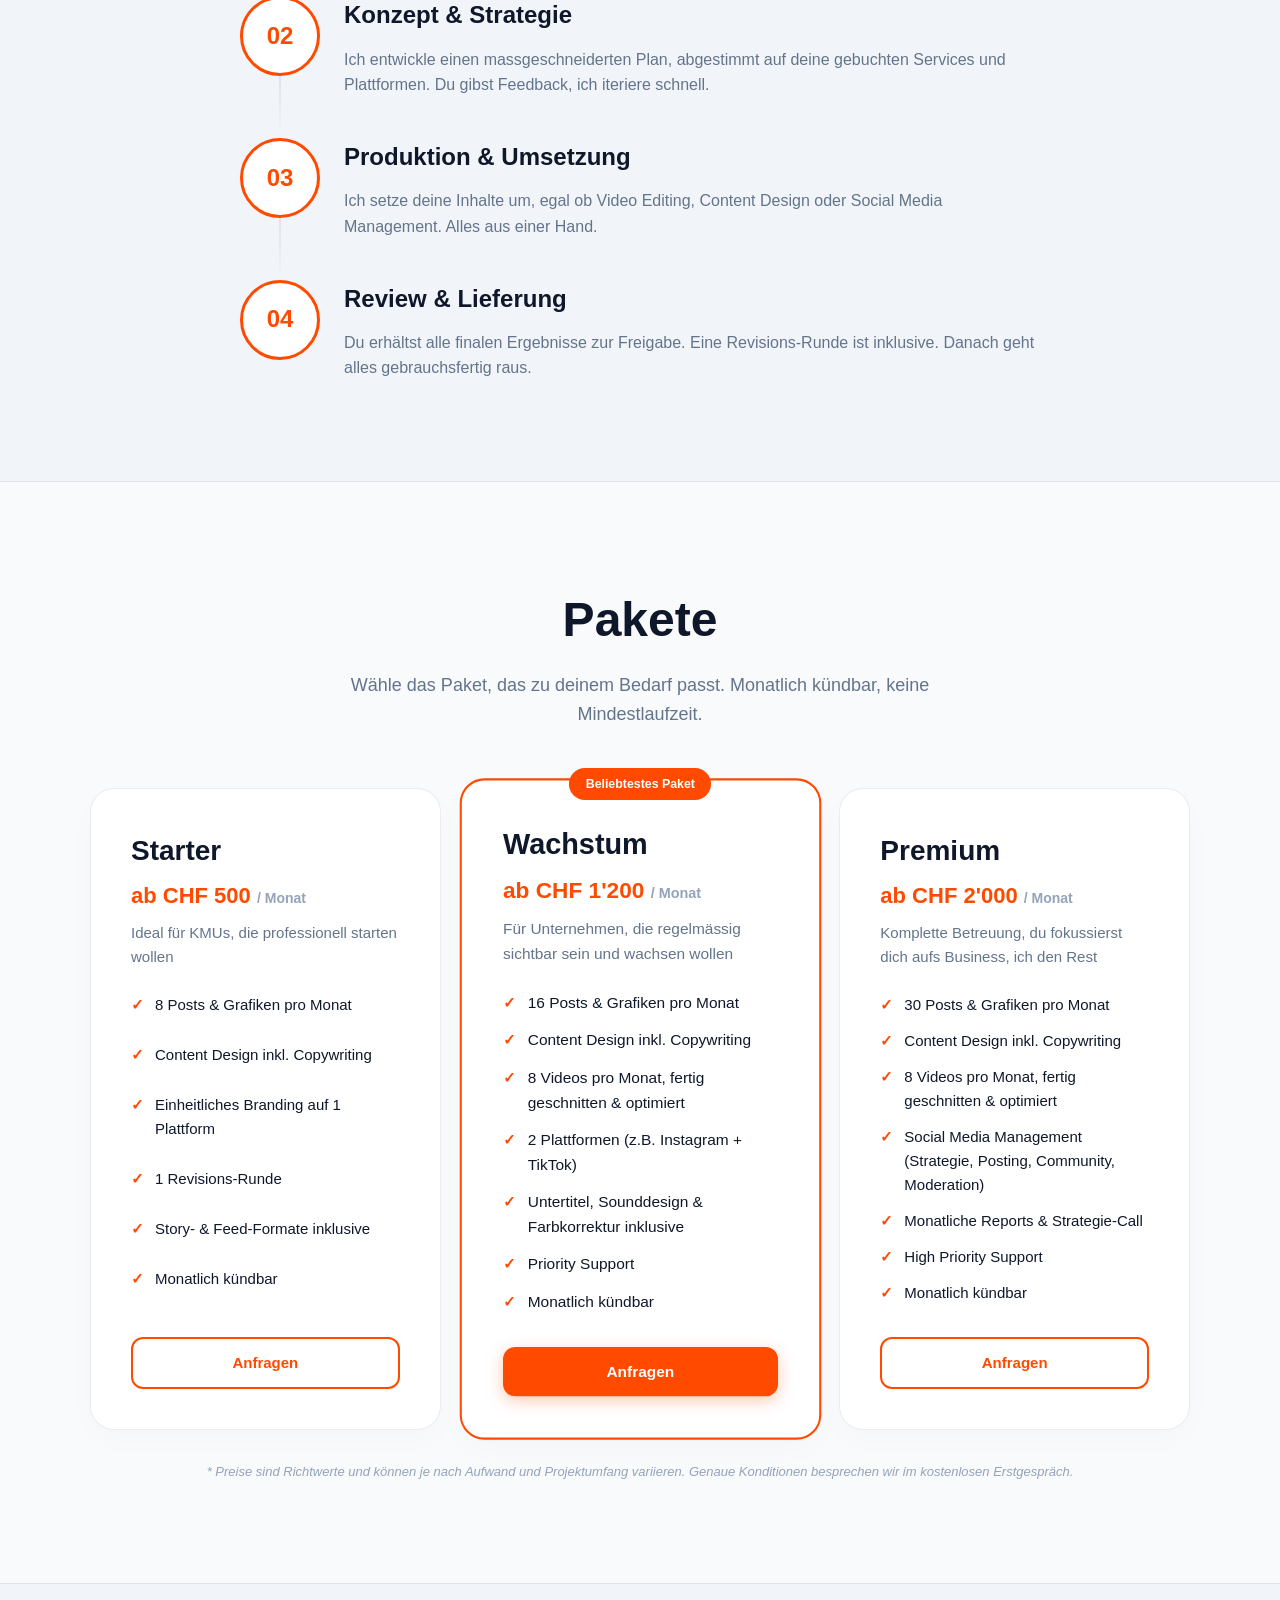
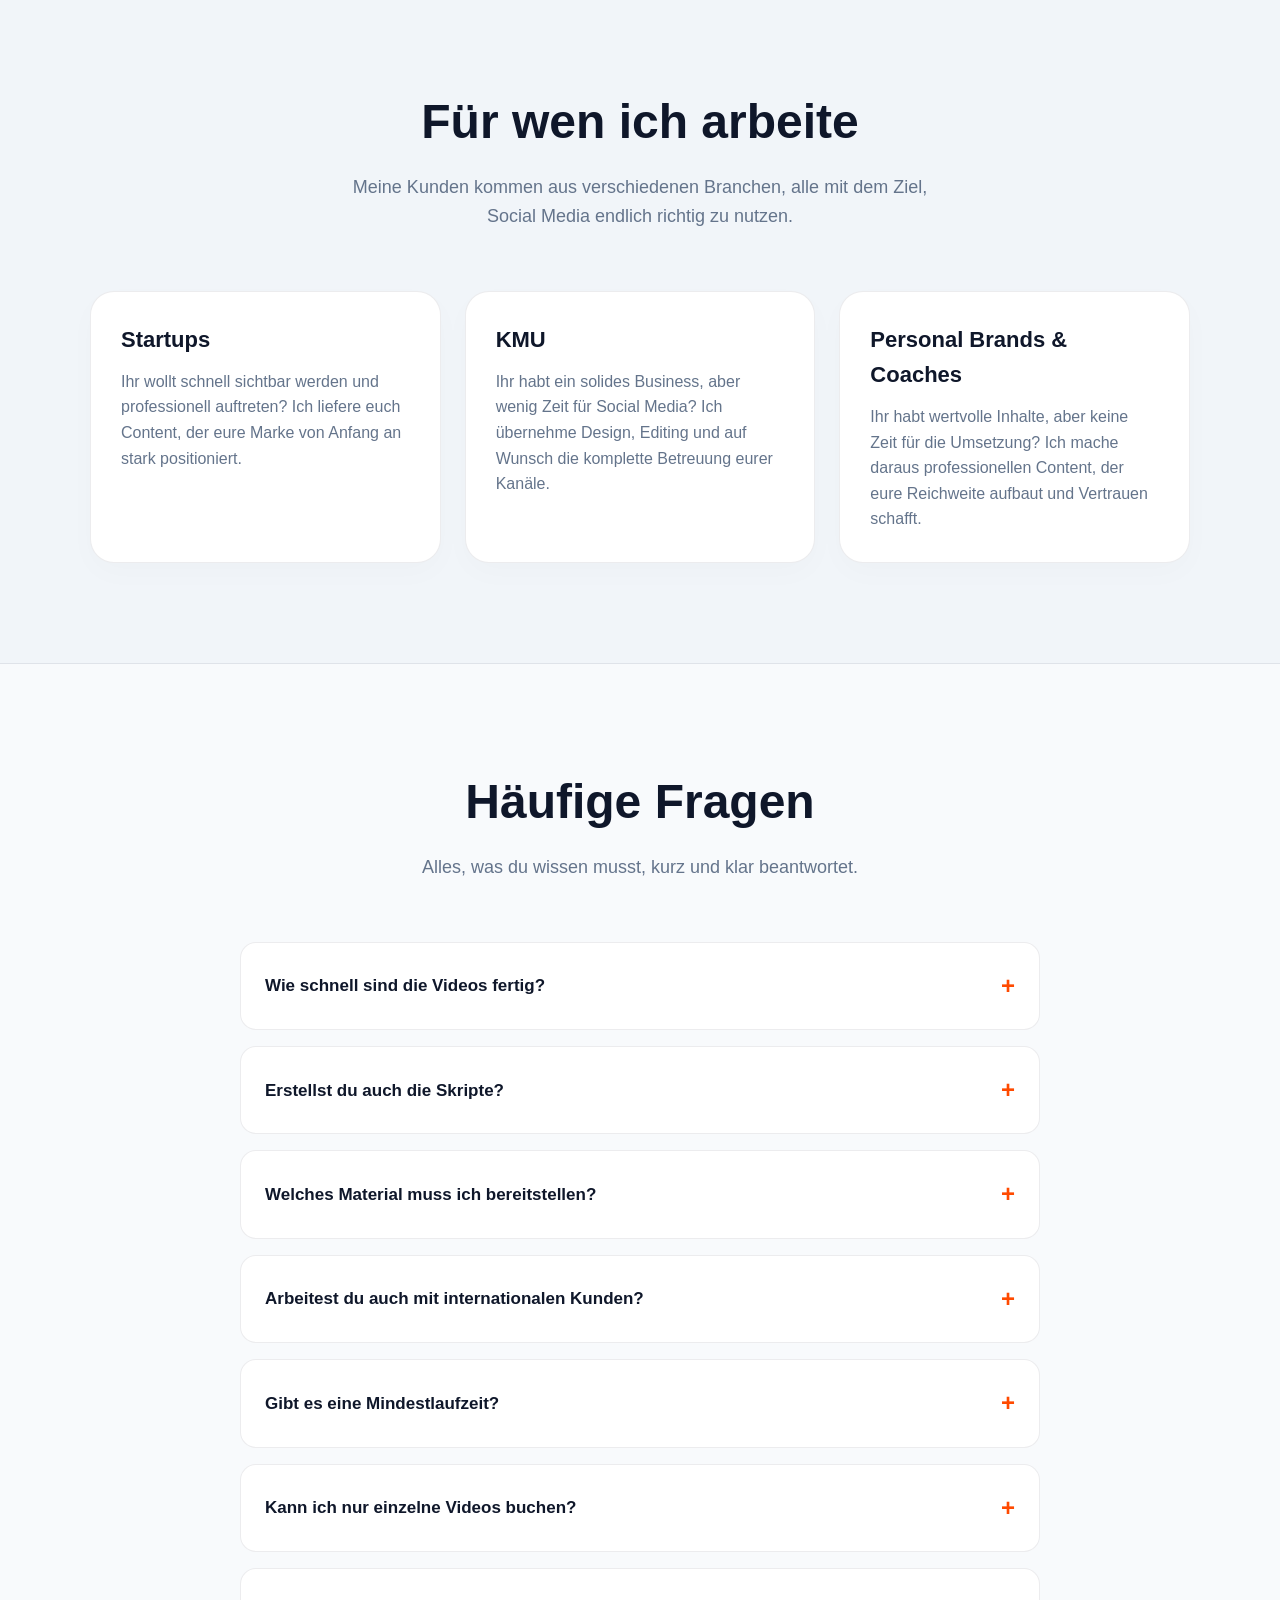
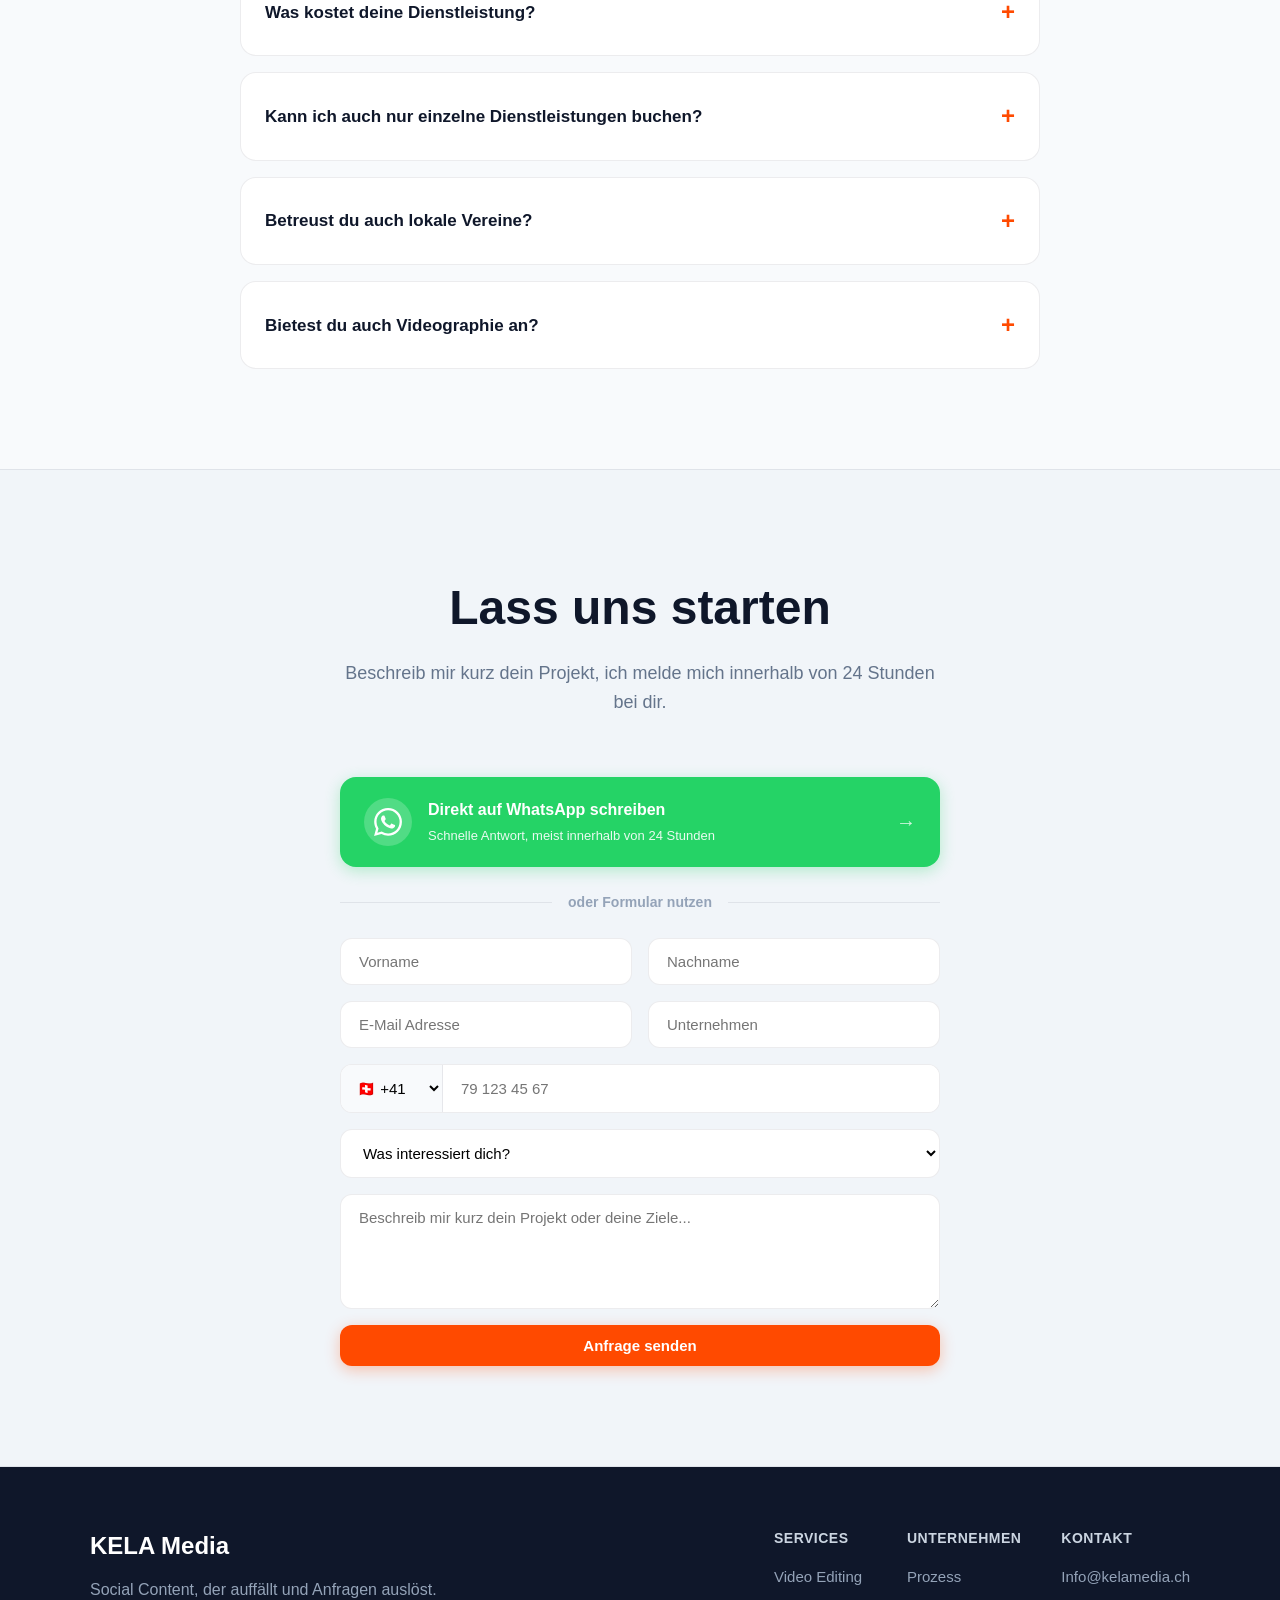
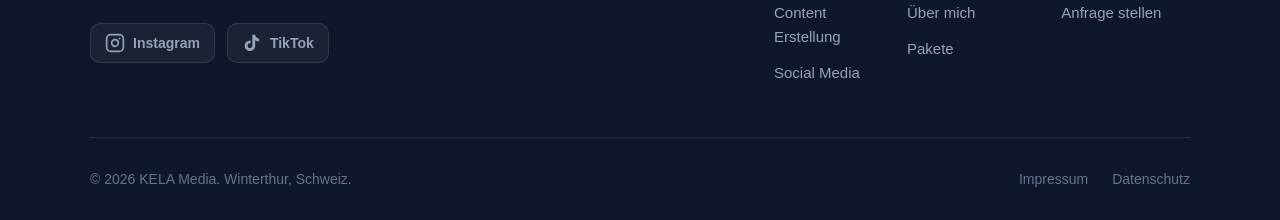
==== commit 733cc125: "Social Links korrekt eingefügt, FAQ überarbeitet" ====
--- a/index.html
+++ b/index.html
@@ -103,9 +103,9 @@
 
             <!-- Persönliche Social Links -->
             <div class="about-social-block">
-              <p class="about-social-label">Folg mir persönlich – hinter den Kulissen von KELA Media:</p>
+              <p class="about-social-label">Folg mir persönlich, hinter den Kulissen von KELA Media:</p>
               <div class="about-social">
-                <a href="https://www.instagram.com/_kevin_laubscher_?igsh=MWRiNHJtdXdieGhvcA%3D%3D&utm_source=qr" target="_blank" rel="noopener noreferrer" class="about-social-link">
+                <a href="https://www.instagram.com/_kevinjoshualaubscher_?igsh=Z3J4bnBtZjJ6a3pp&utm_source=qr" target="_blank" rel="noopener noreferrer" class="about-social-link">
                   <svg xmlns="http://www.w3.org/2000/svg" width="18" height="18" viewBox="0 0 24 24" fill="none" stroke="currentColor" stroke-width="2" stroke-linecap="round" stroke-linejoin="round">
                     <rect x="2" y="2" width="20" height="20" rx="5" ry="5"></rect>
                     <path d="M16 11.37A4 4 0 1 1 12.63 8 4 4 0 0 1 16 11.37z"></path>
@@ -432,7 +432,7 @@
             <p>Ja absolut! Ich betreue auch lokale Vereine zu Sonderkonditionen. Aktuell unterstütze ich beispielsweise den VBC Seuzach.</p>
           </details>
           <details class="faq-item">
-            <summary>Übernimmst du auch die Videographie?</summary>
+            <summary>Bietest du auch Videographie an?</summary>
             <p>Zurzeit nicht, ich konzentriere mich auf Editing, Content-Erstellung und Social Media Management, bin jedoch dabei mich auch in diesem Bereich aufzustellen. Coming Soon.</p>
           </details>
         </div>
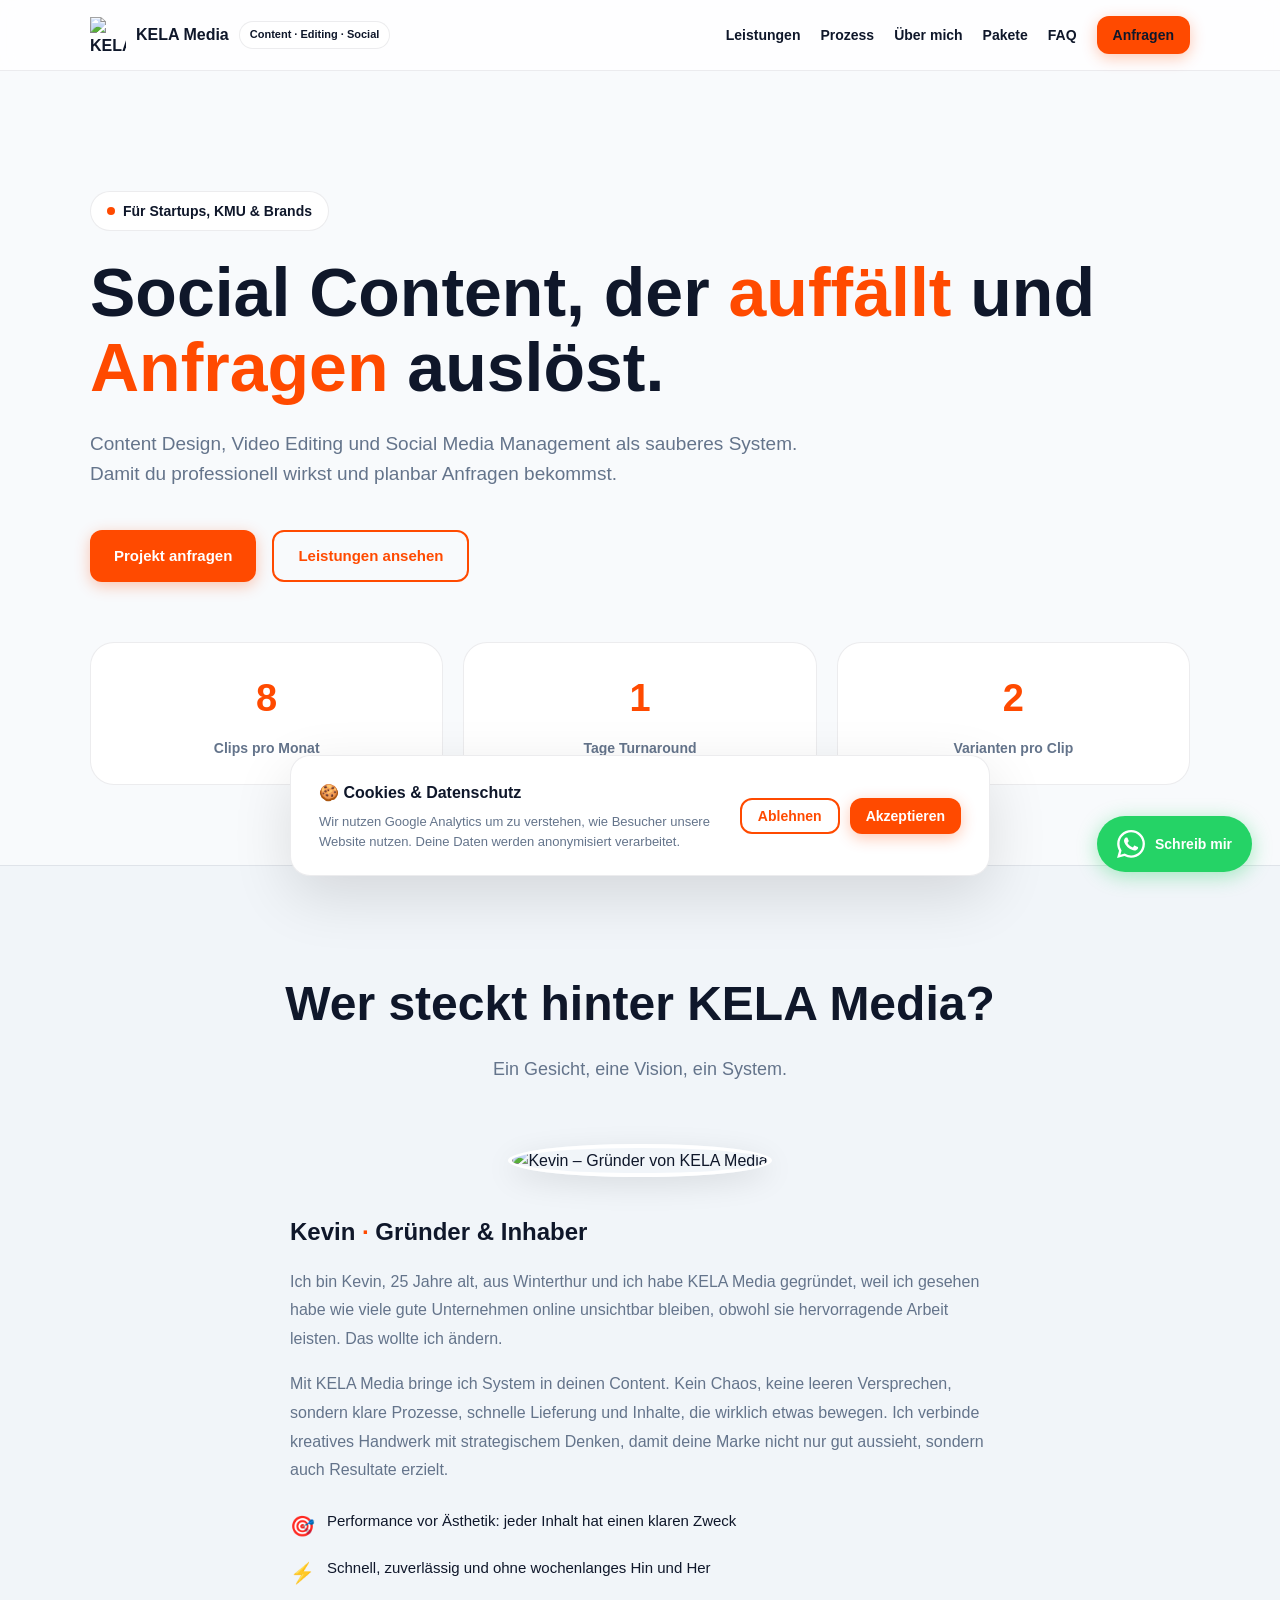
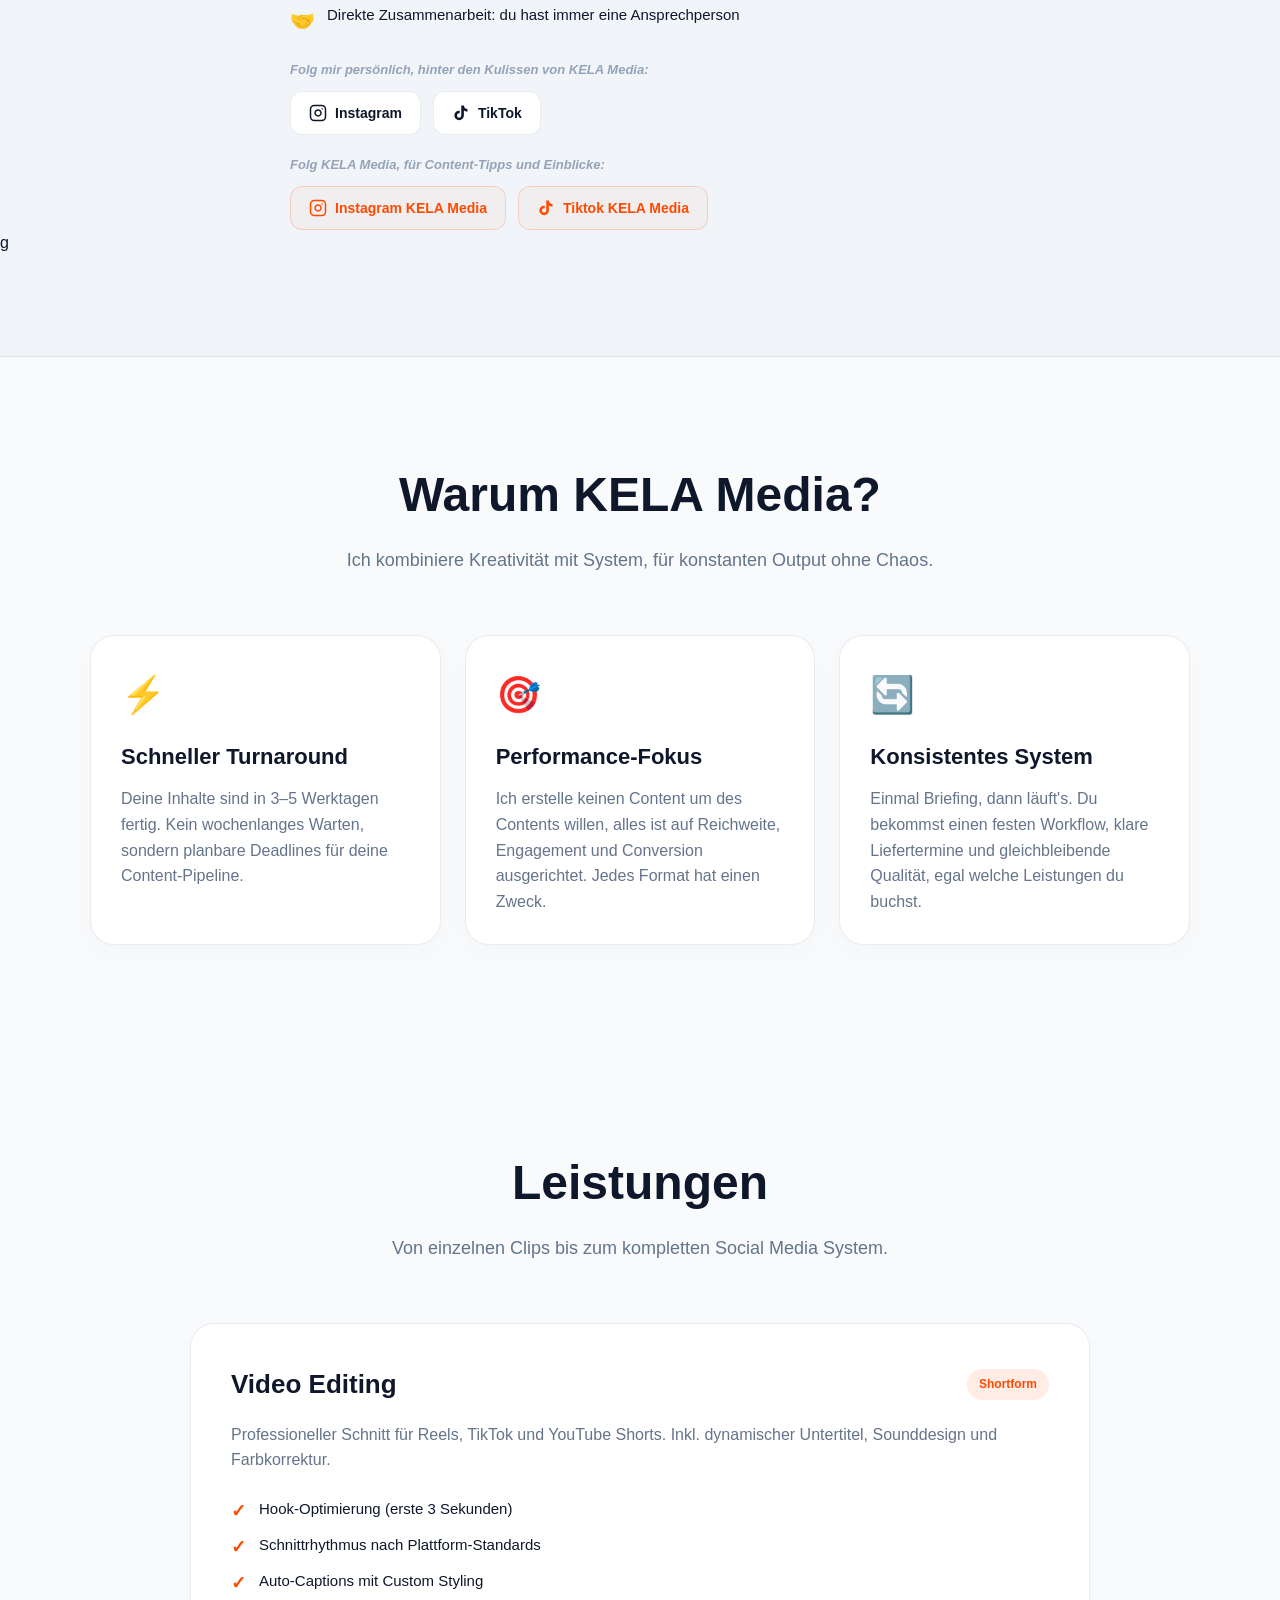
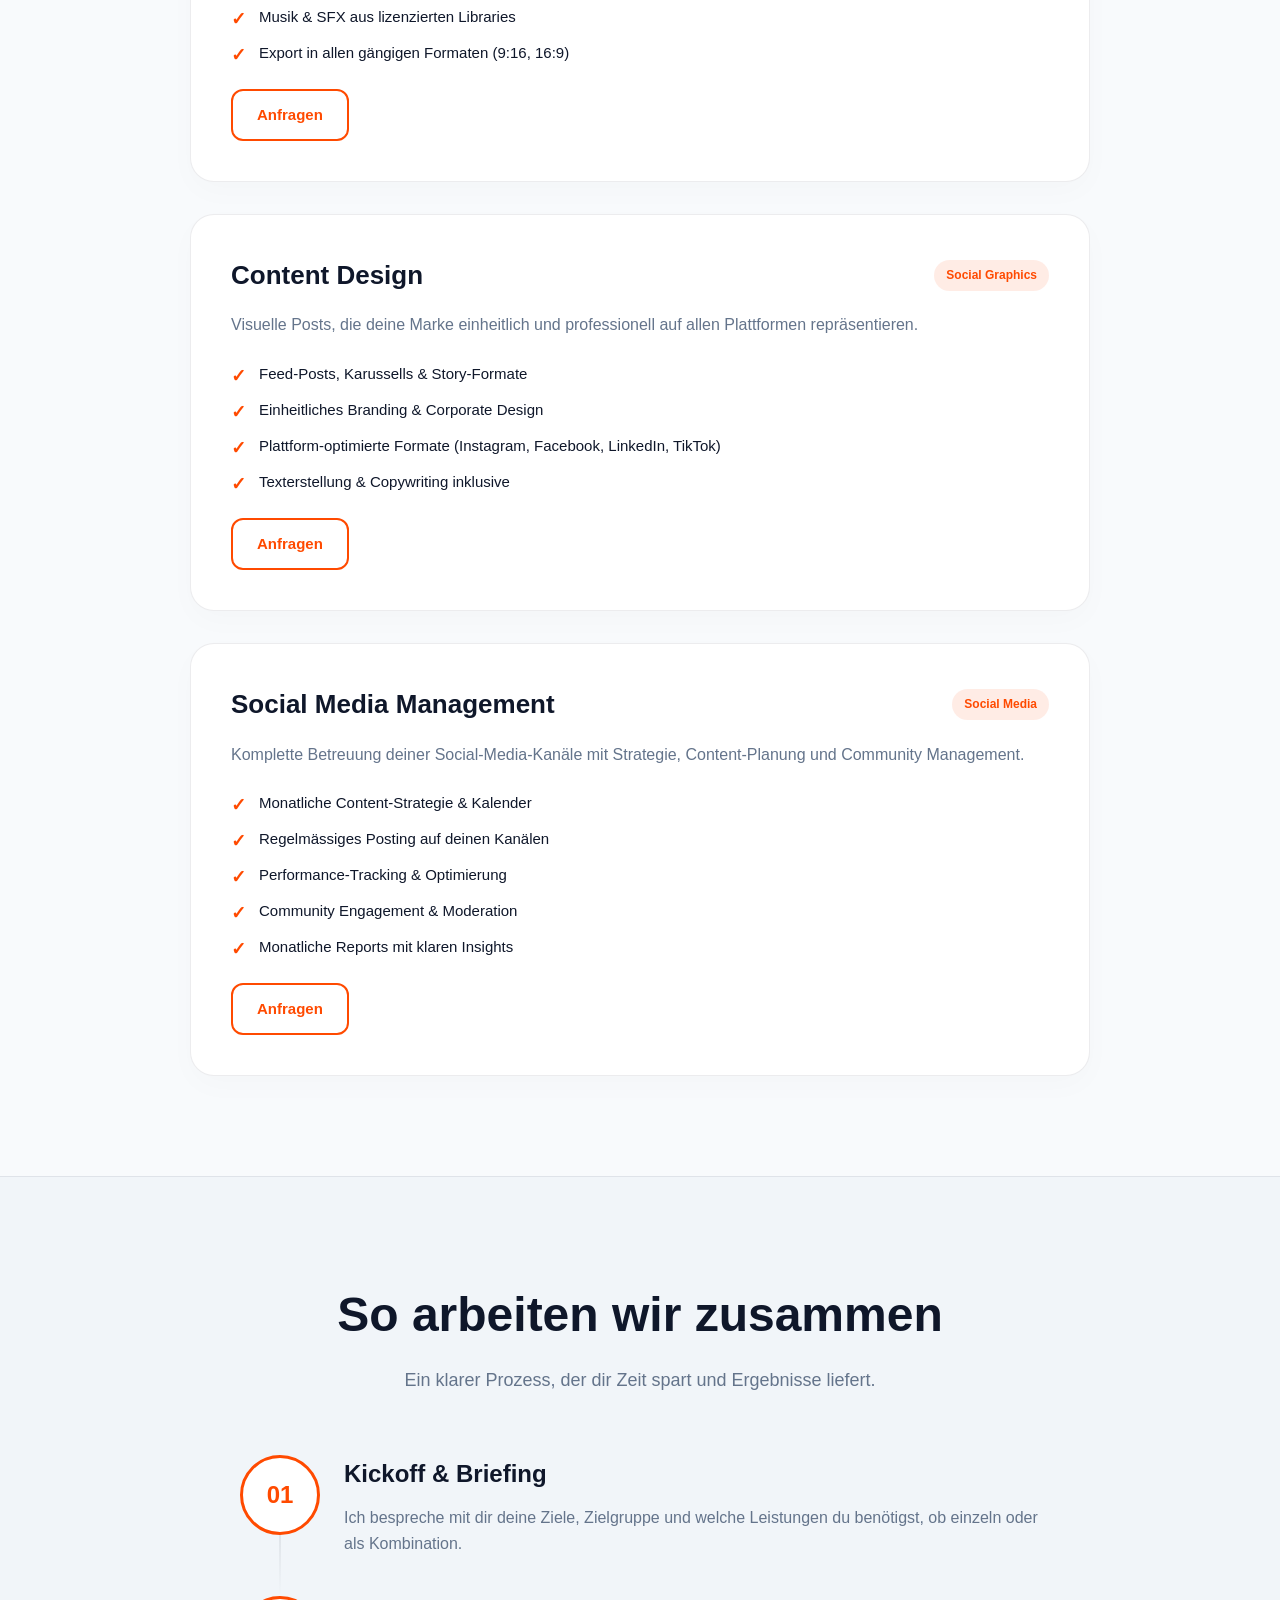
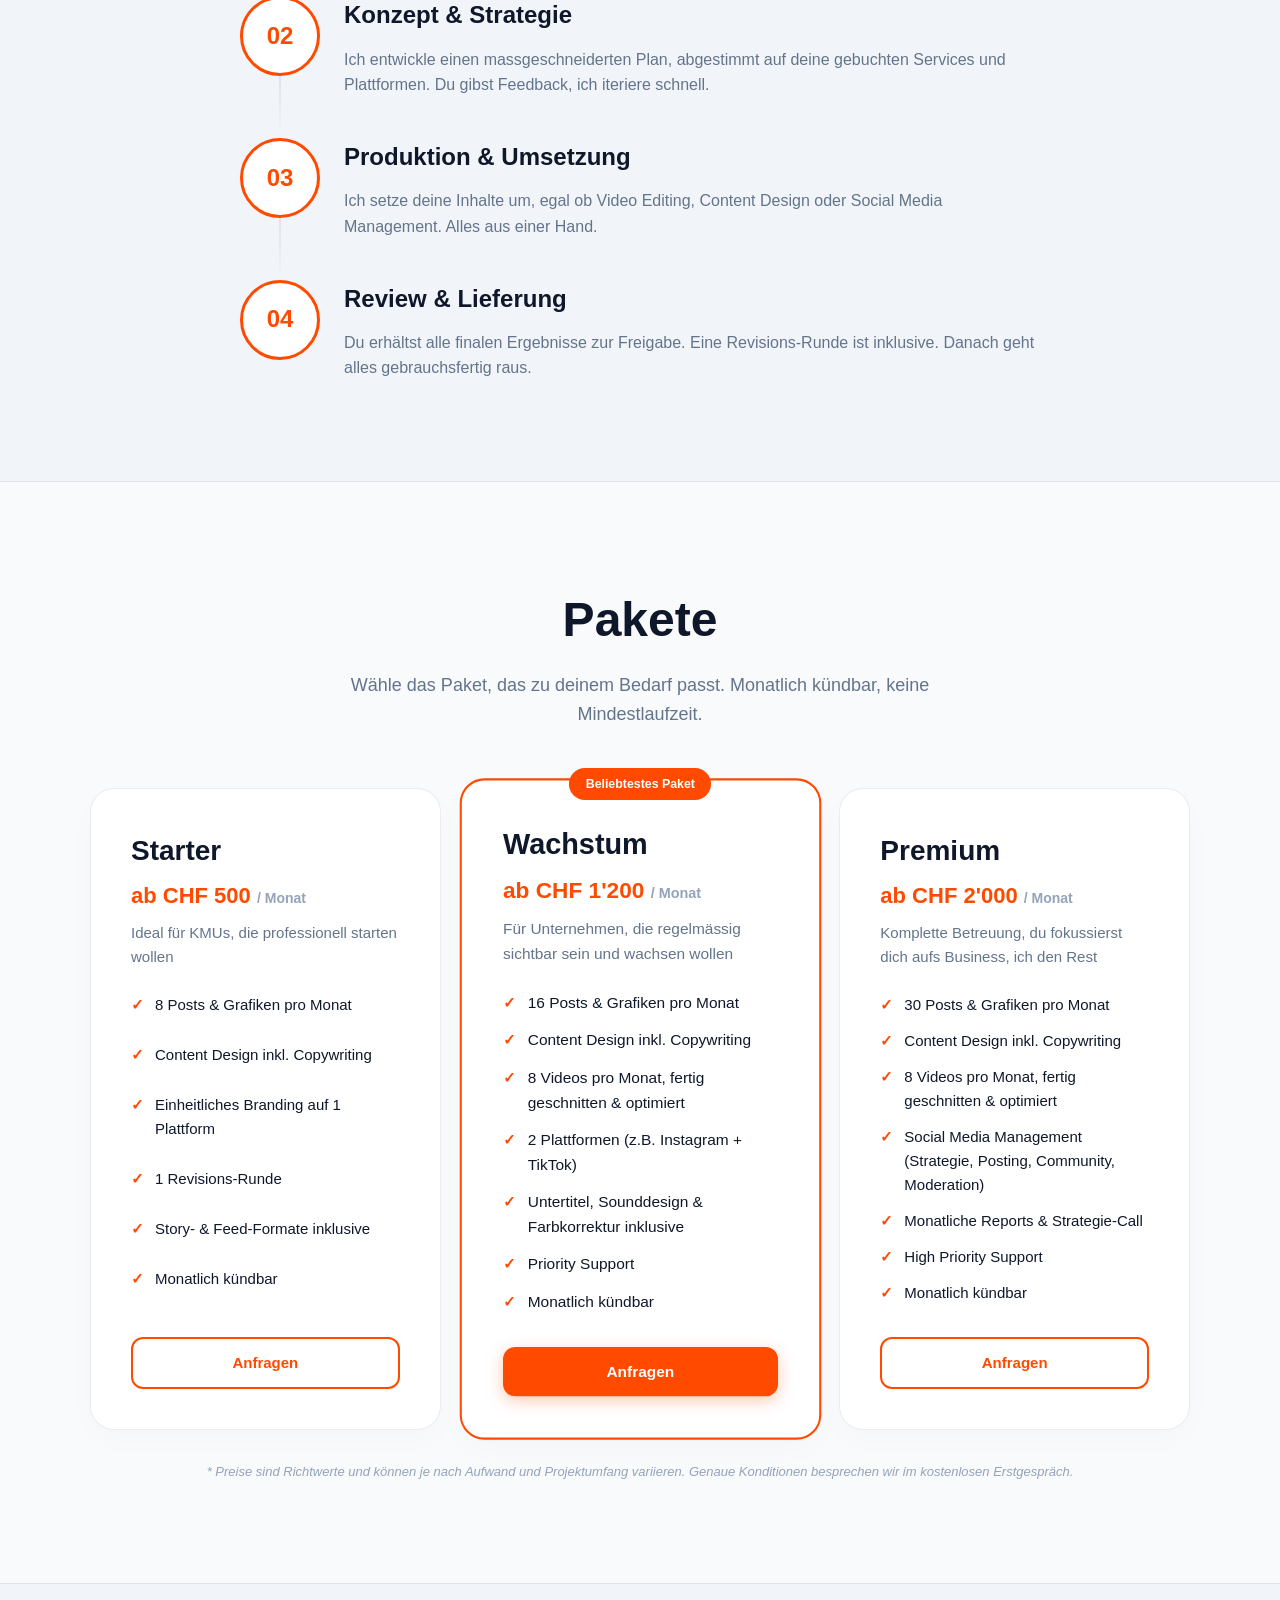
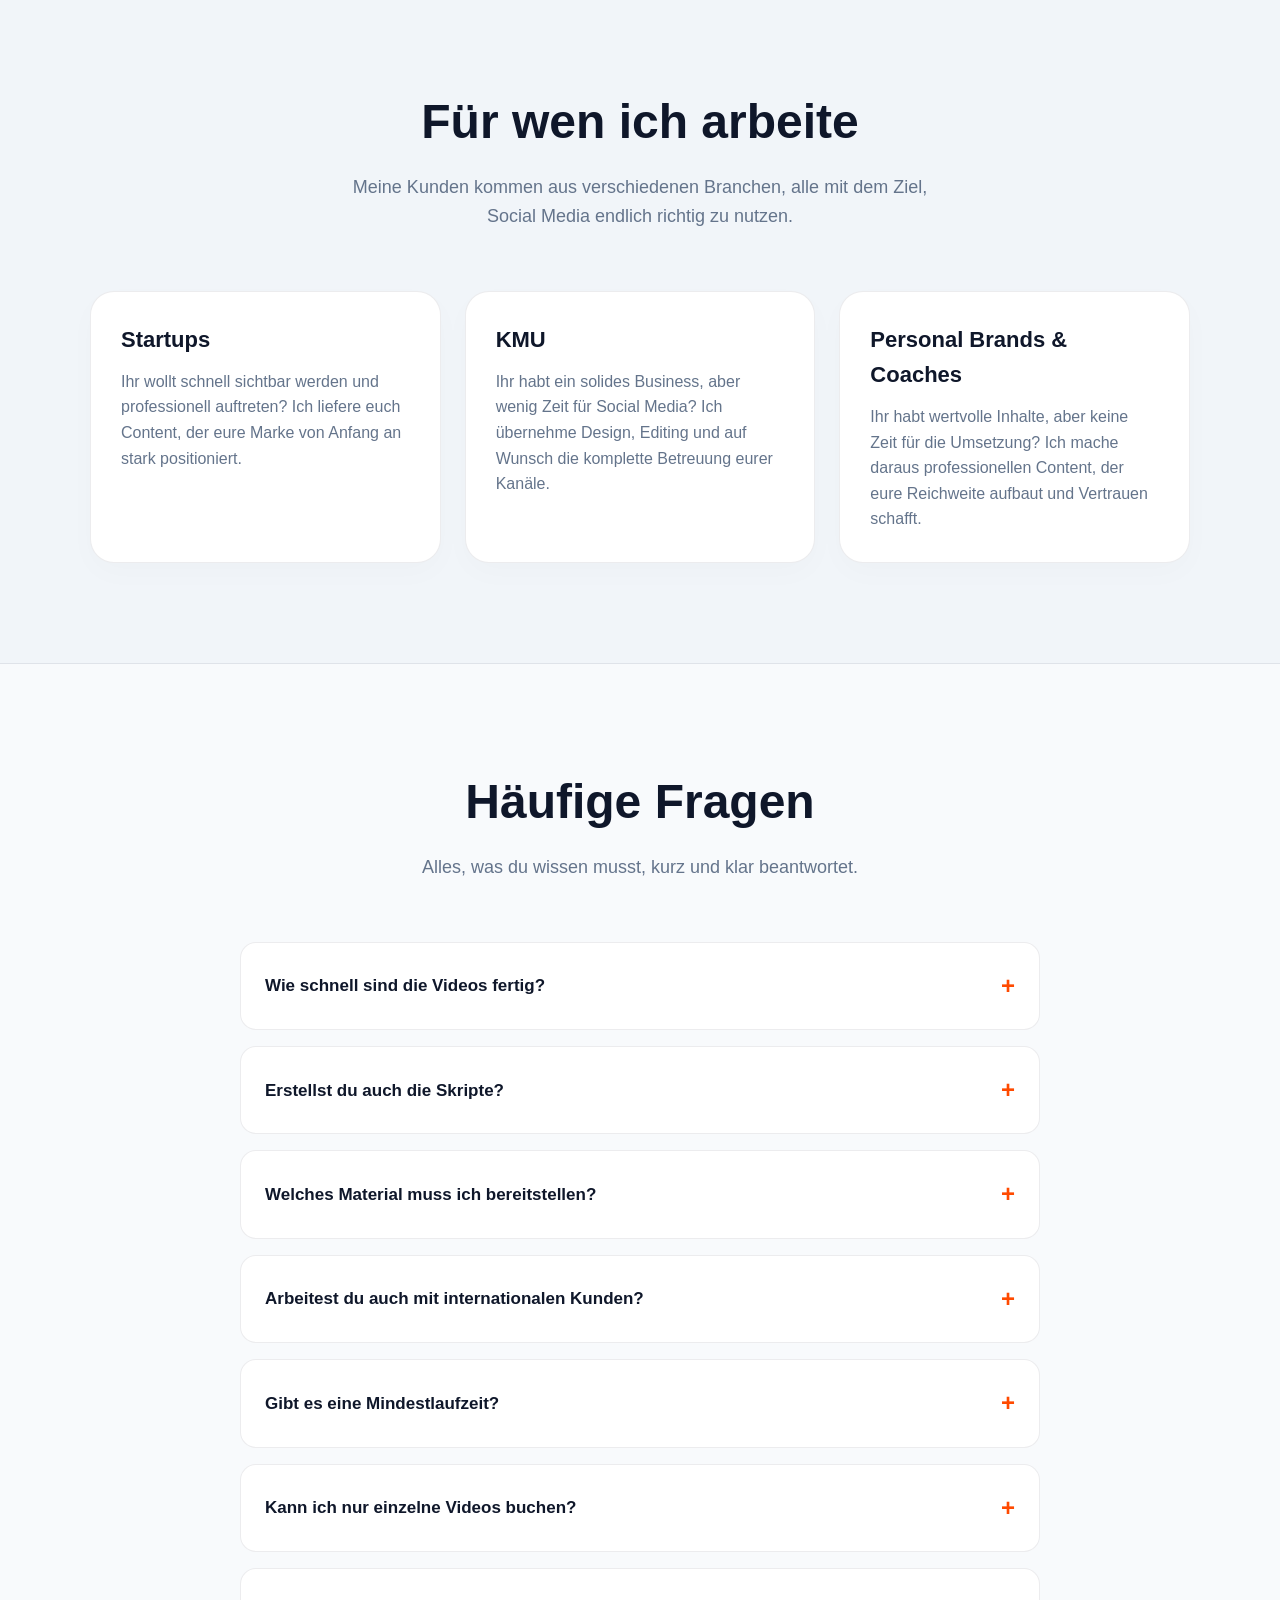
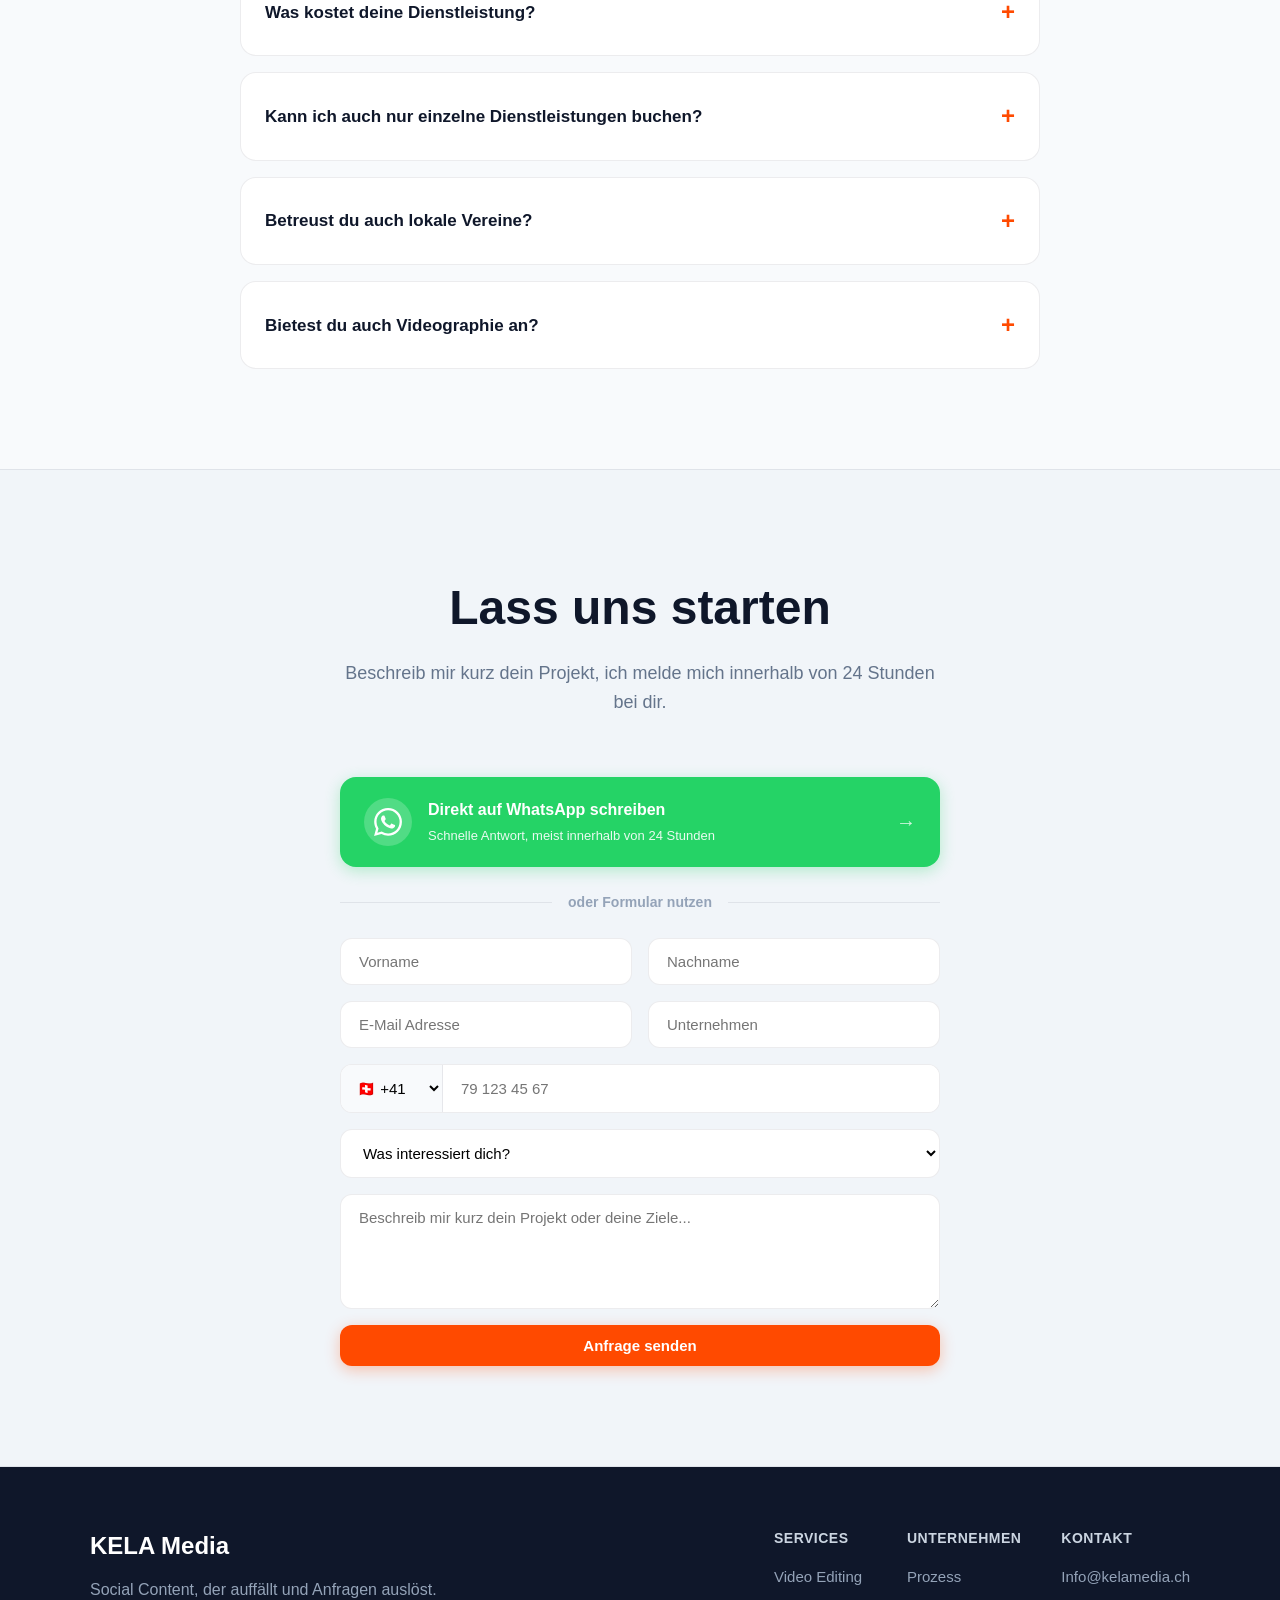
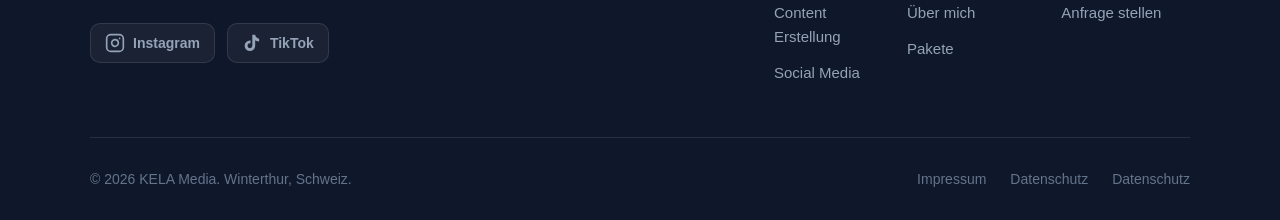
==== commit 83cb3f99: "AGB Seite hinzugefügt" ====
--- a/index.html
+++ b/index.html
@@ -551,6 +551,7 @@
         <div class="footer-legal">
           <a href="impressum.html">Impressum</a>
           <a href="datenschutz.html">Datenschutz</a>
+          <a href="datenschutz.html">Datenschutz</a>
         </div>
       </div>
     </div>
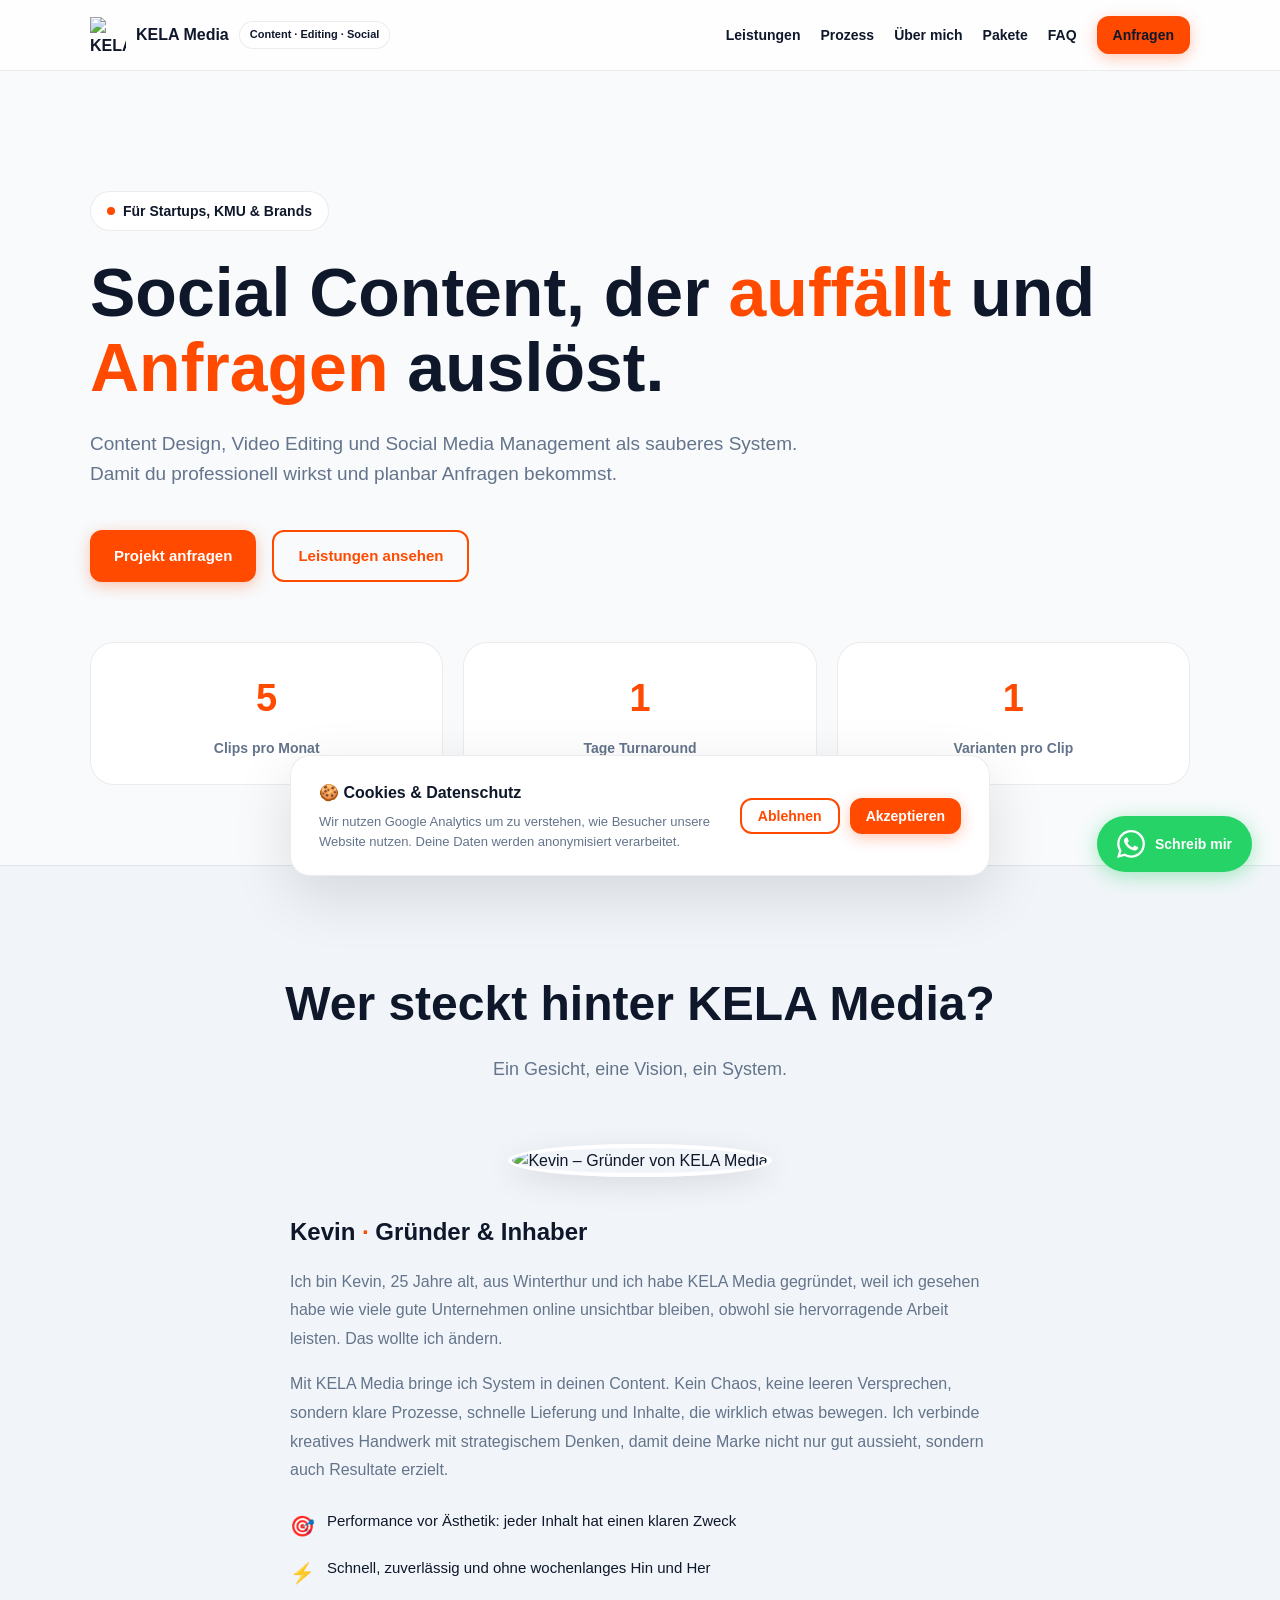
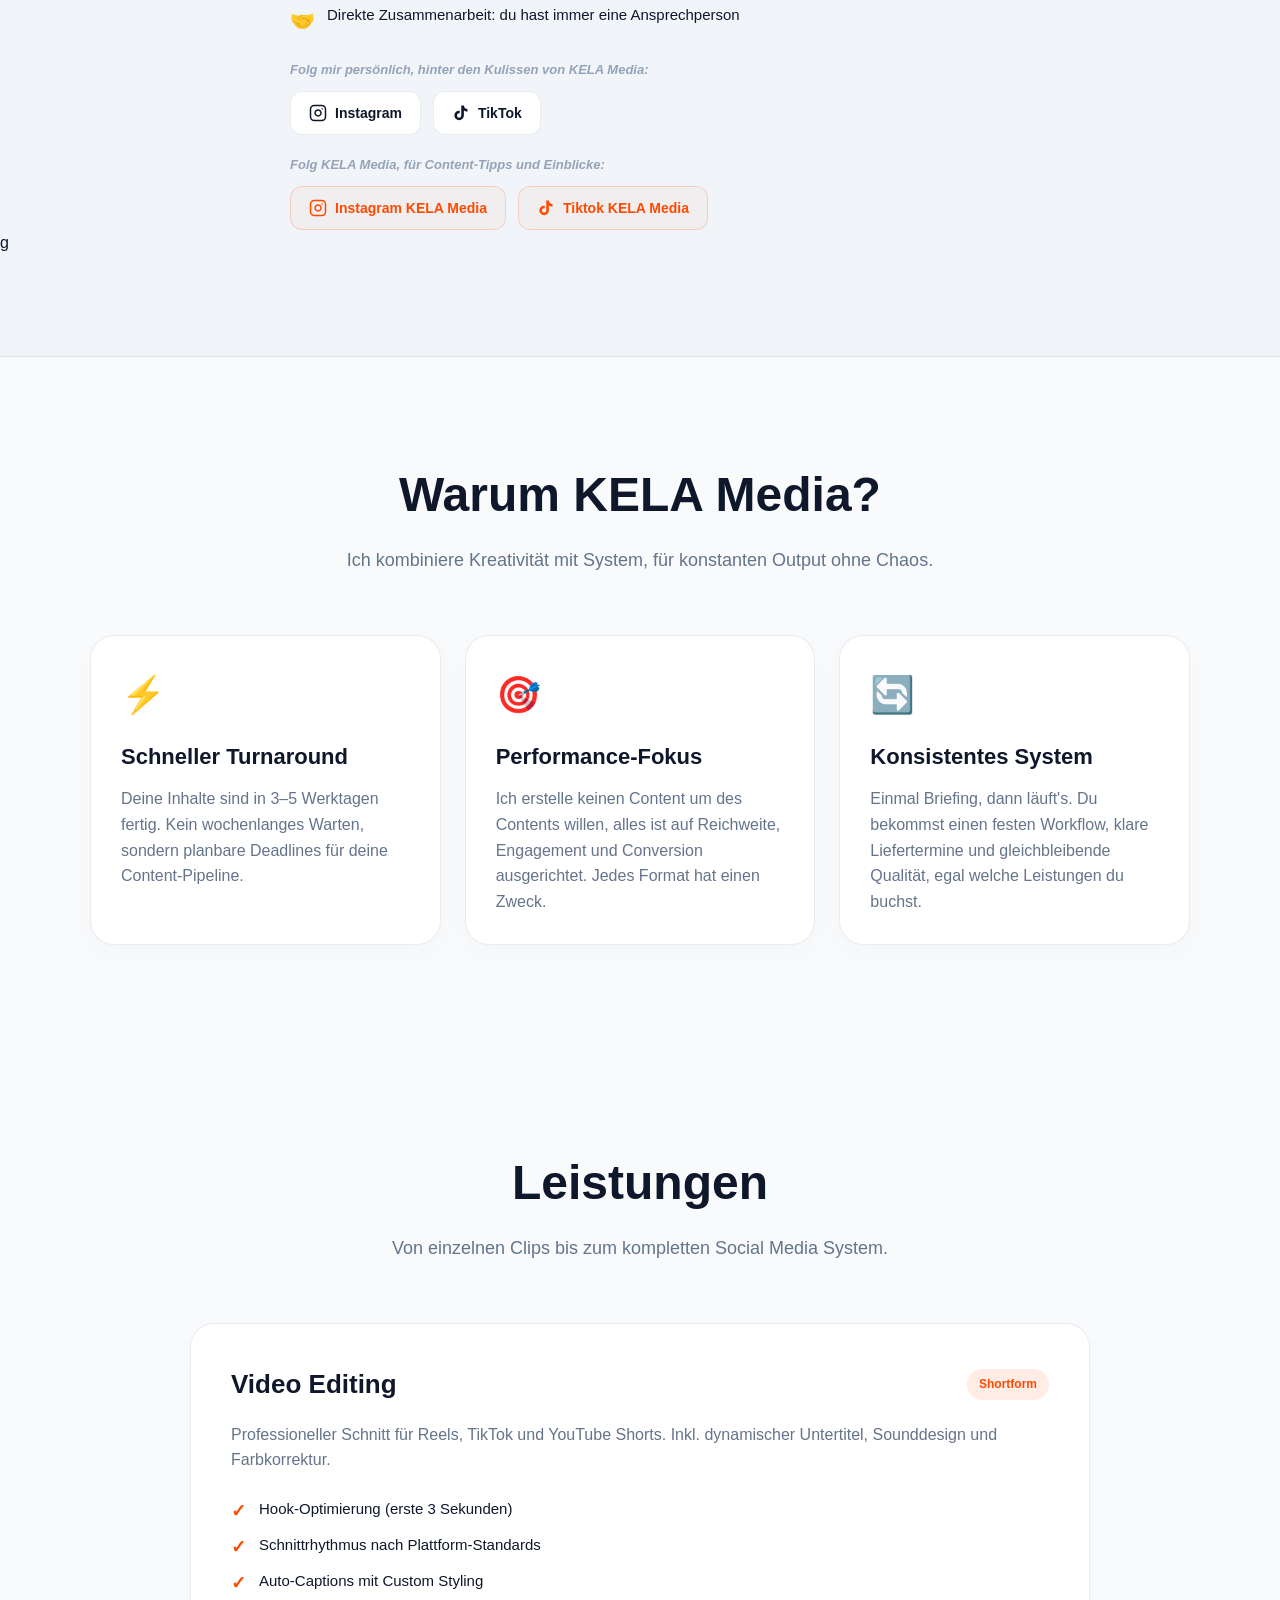
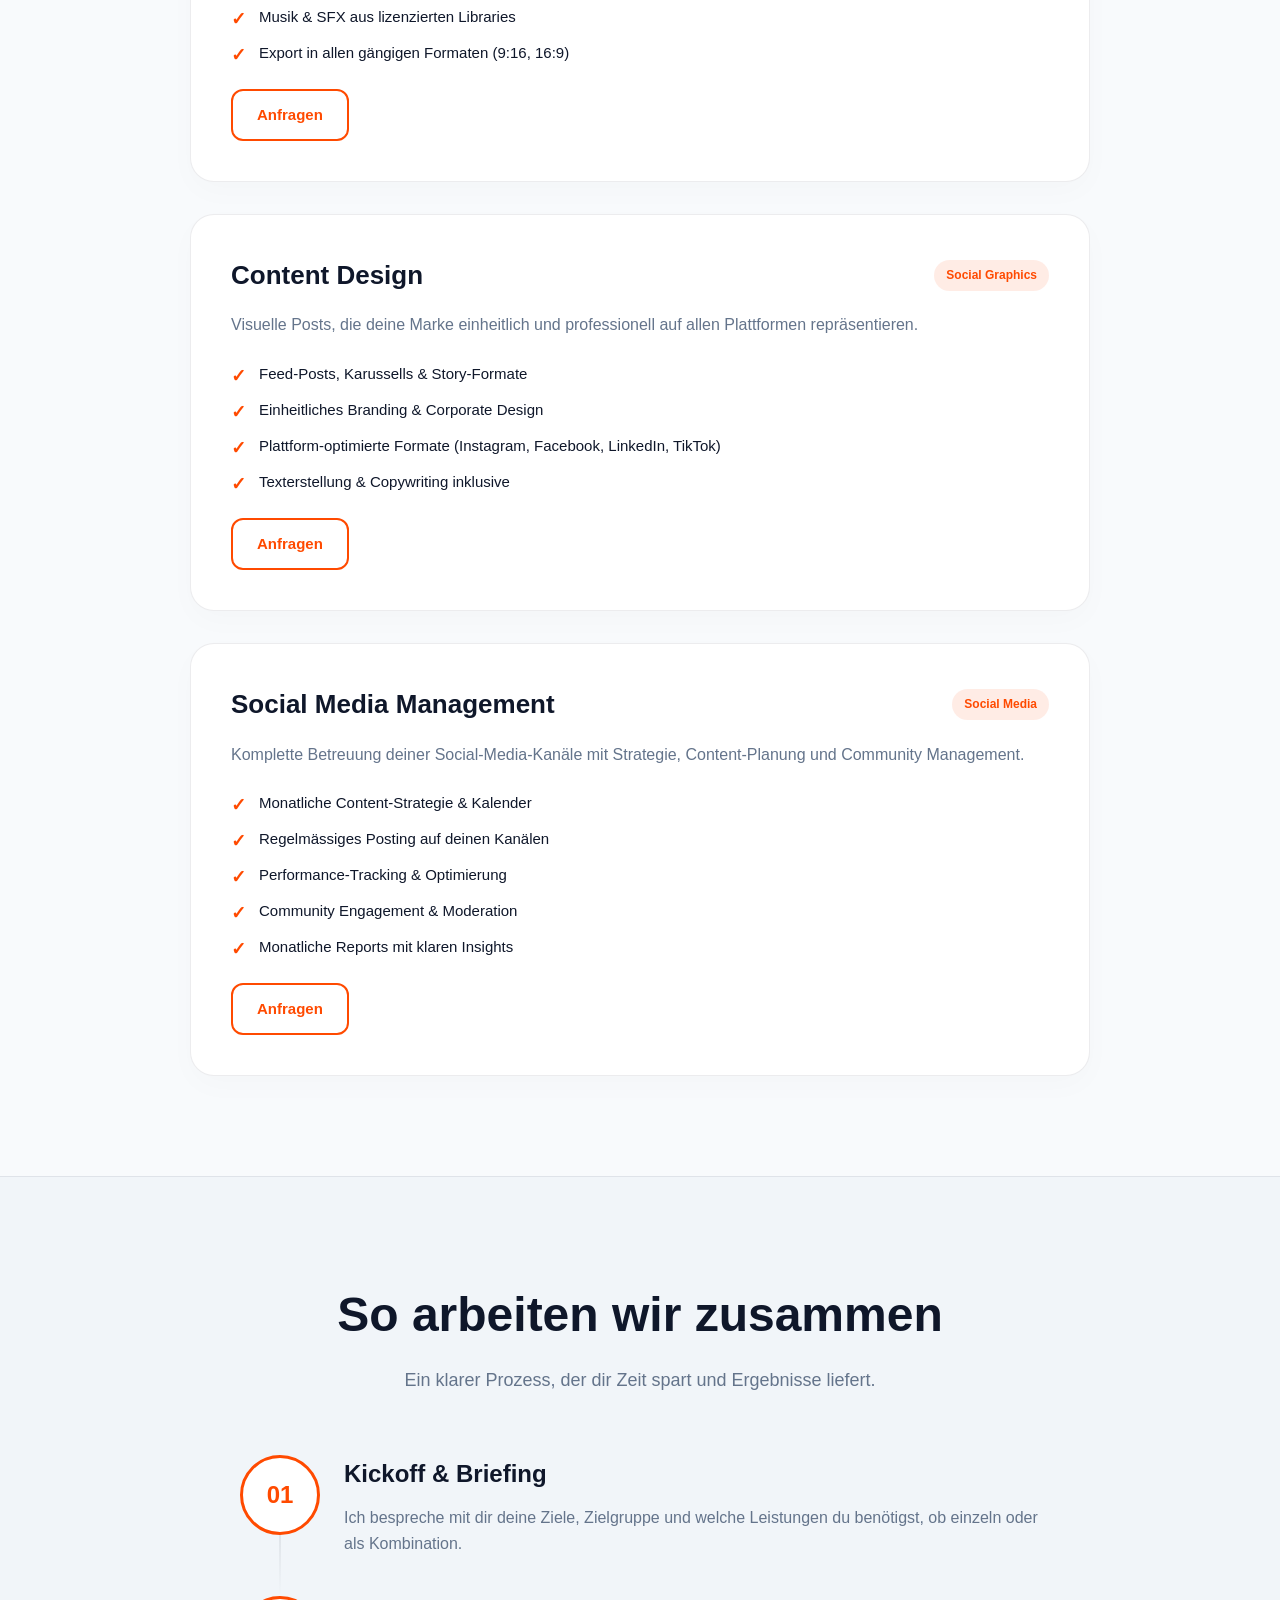
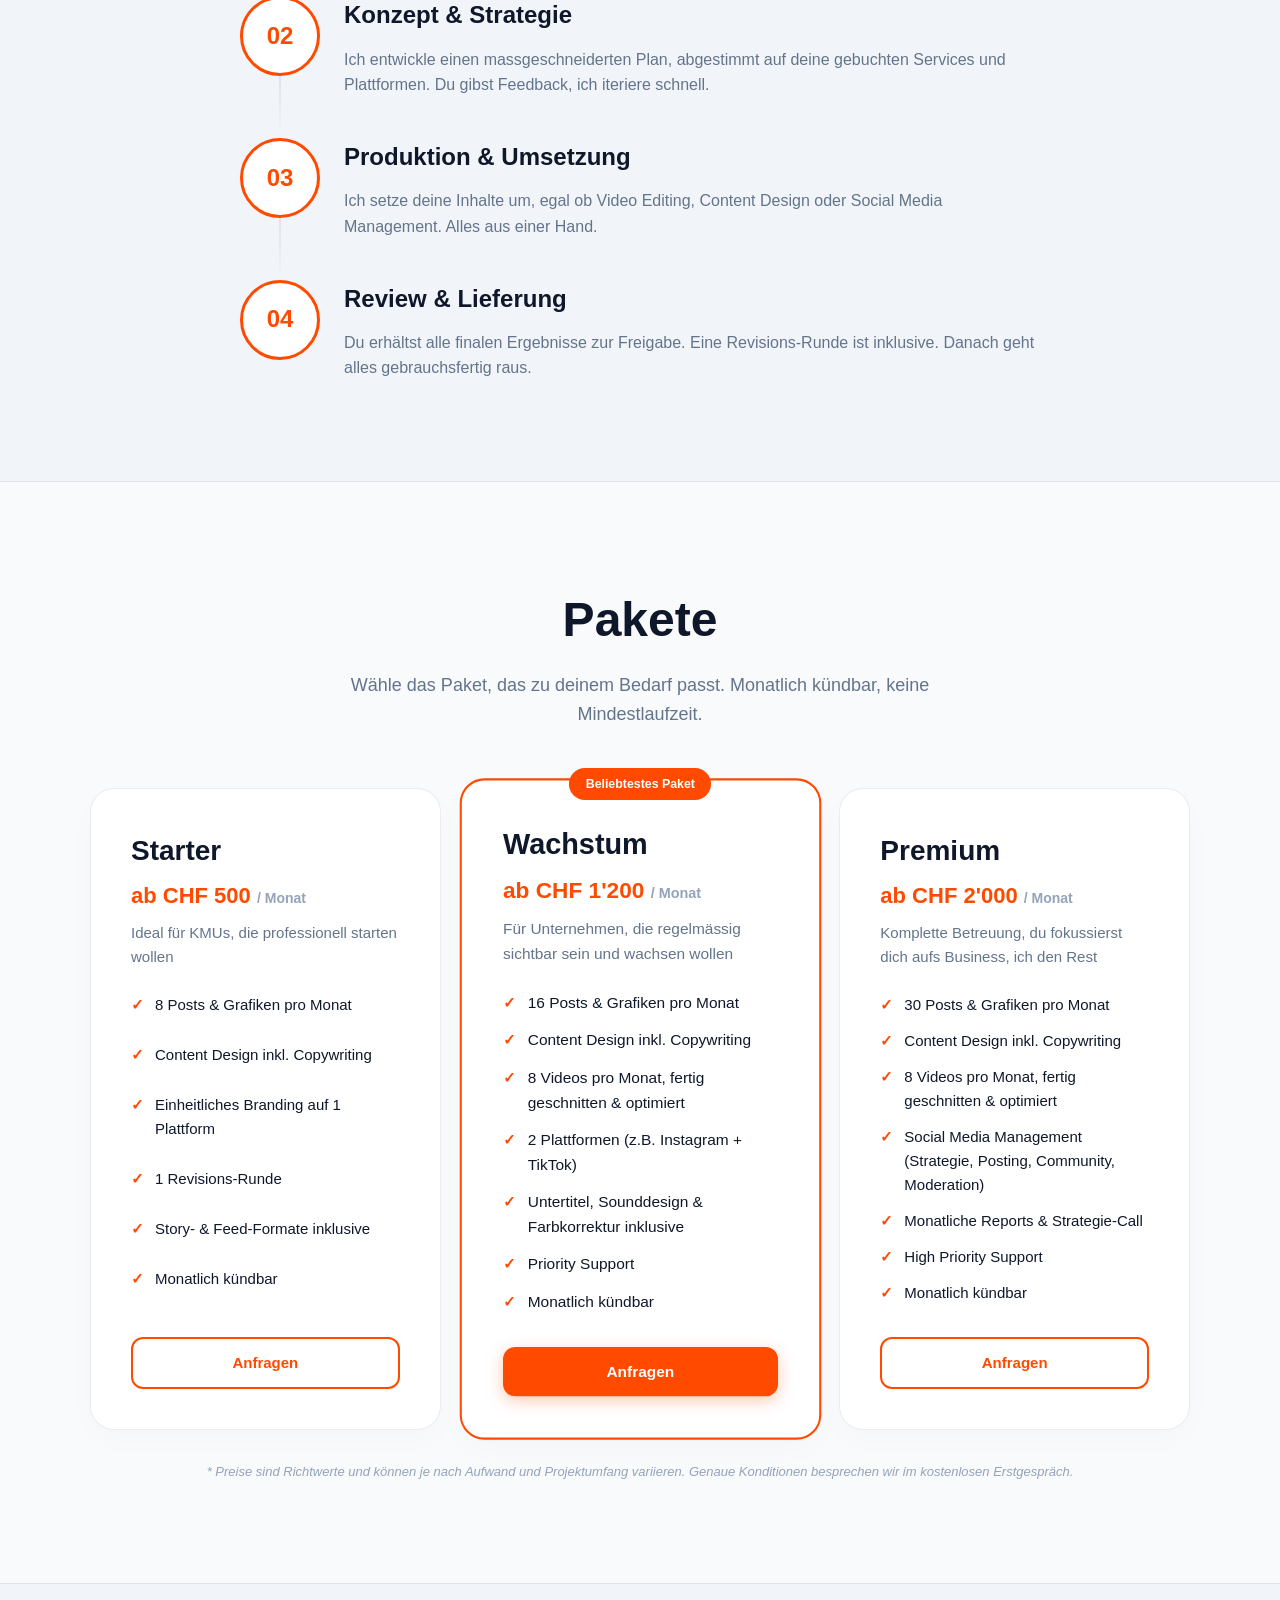
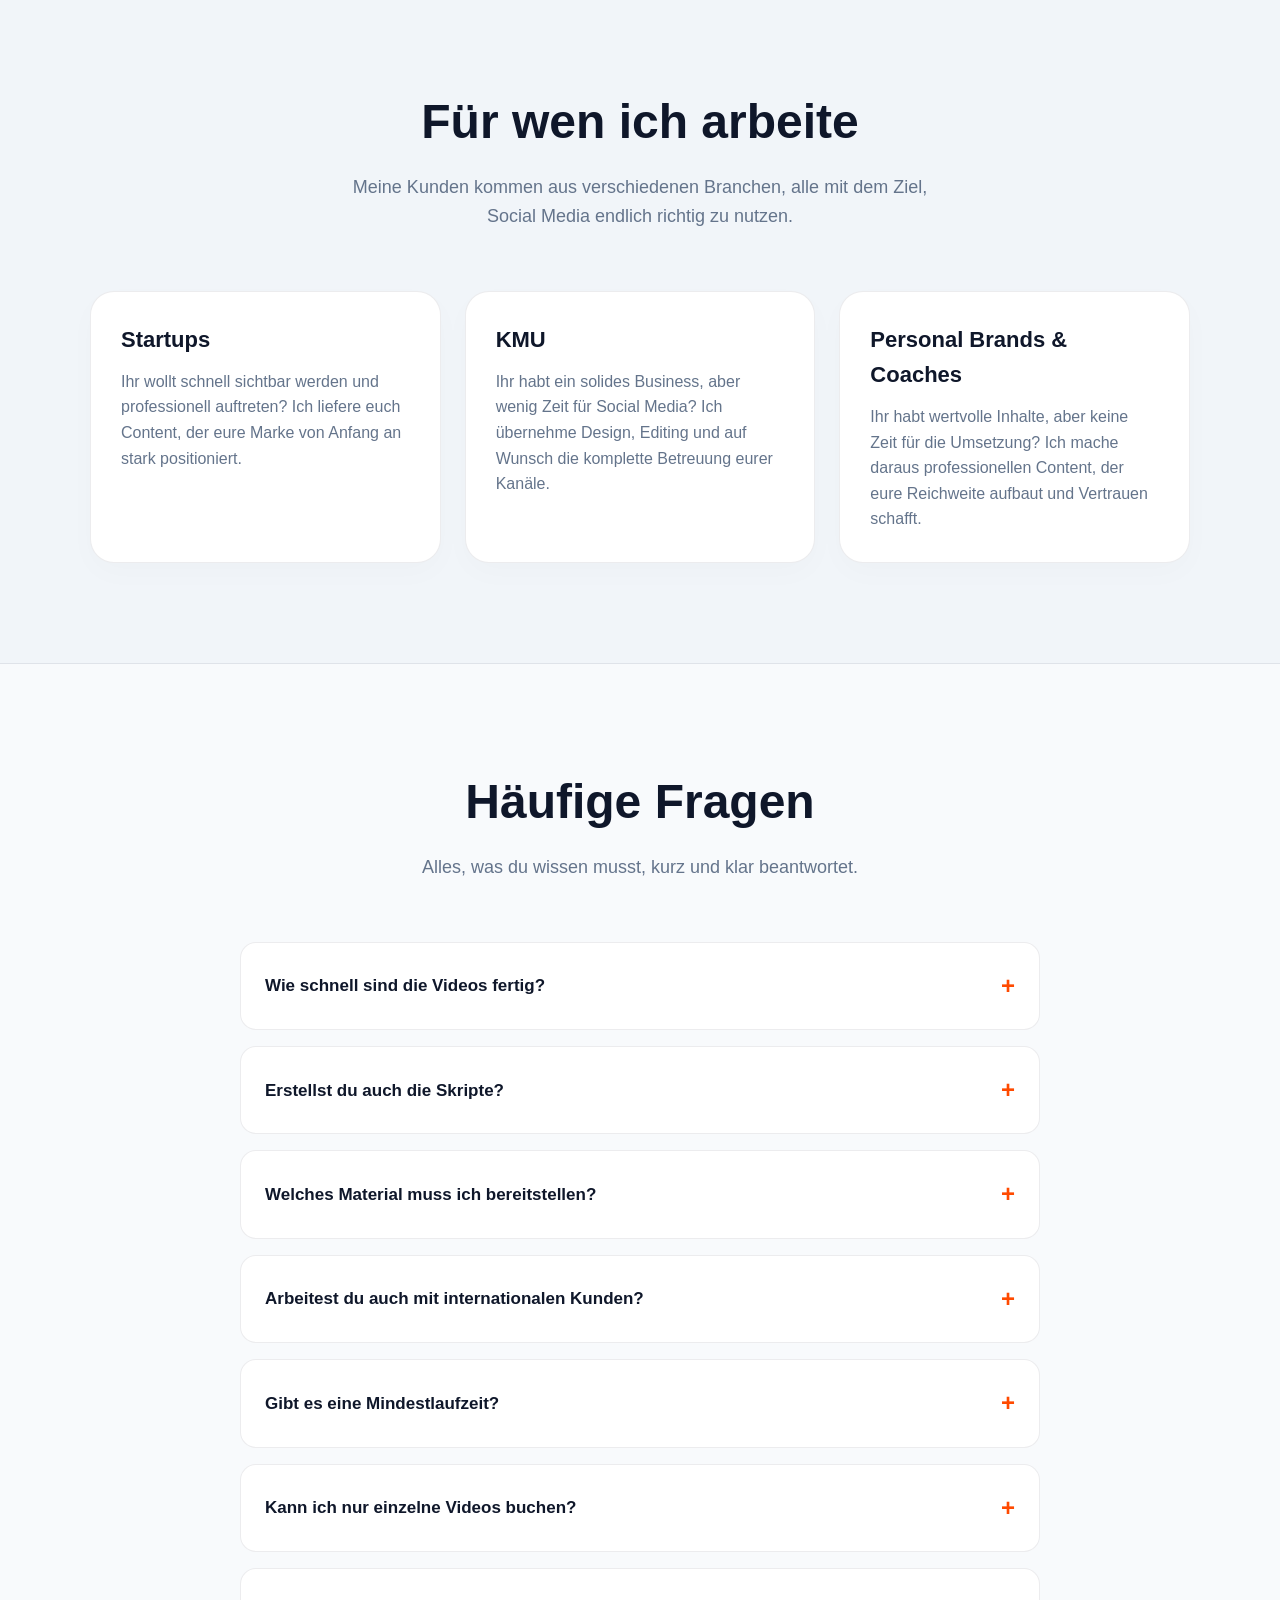
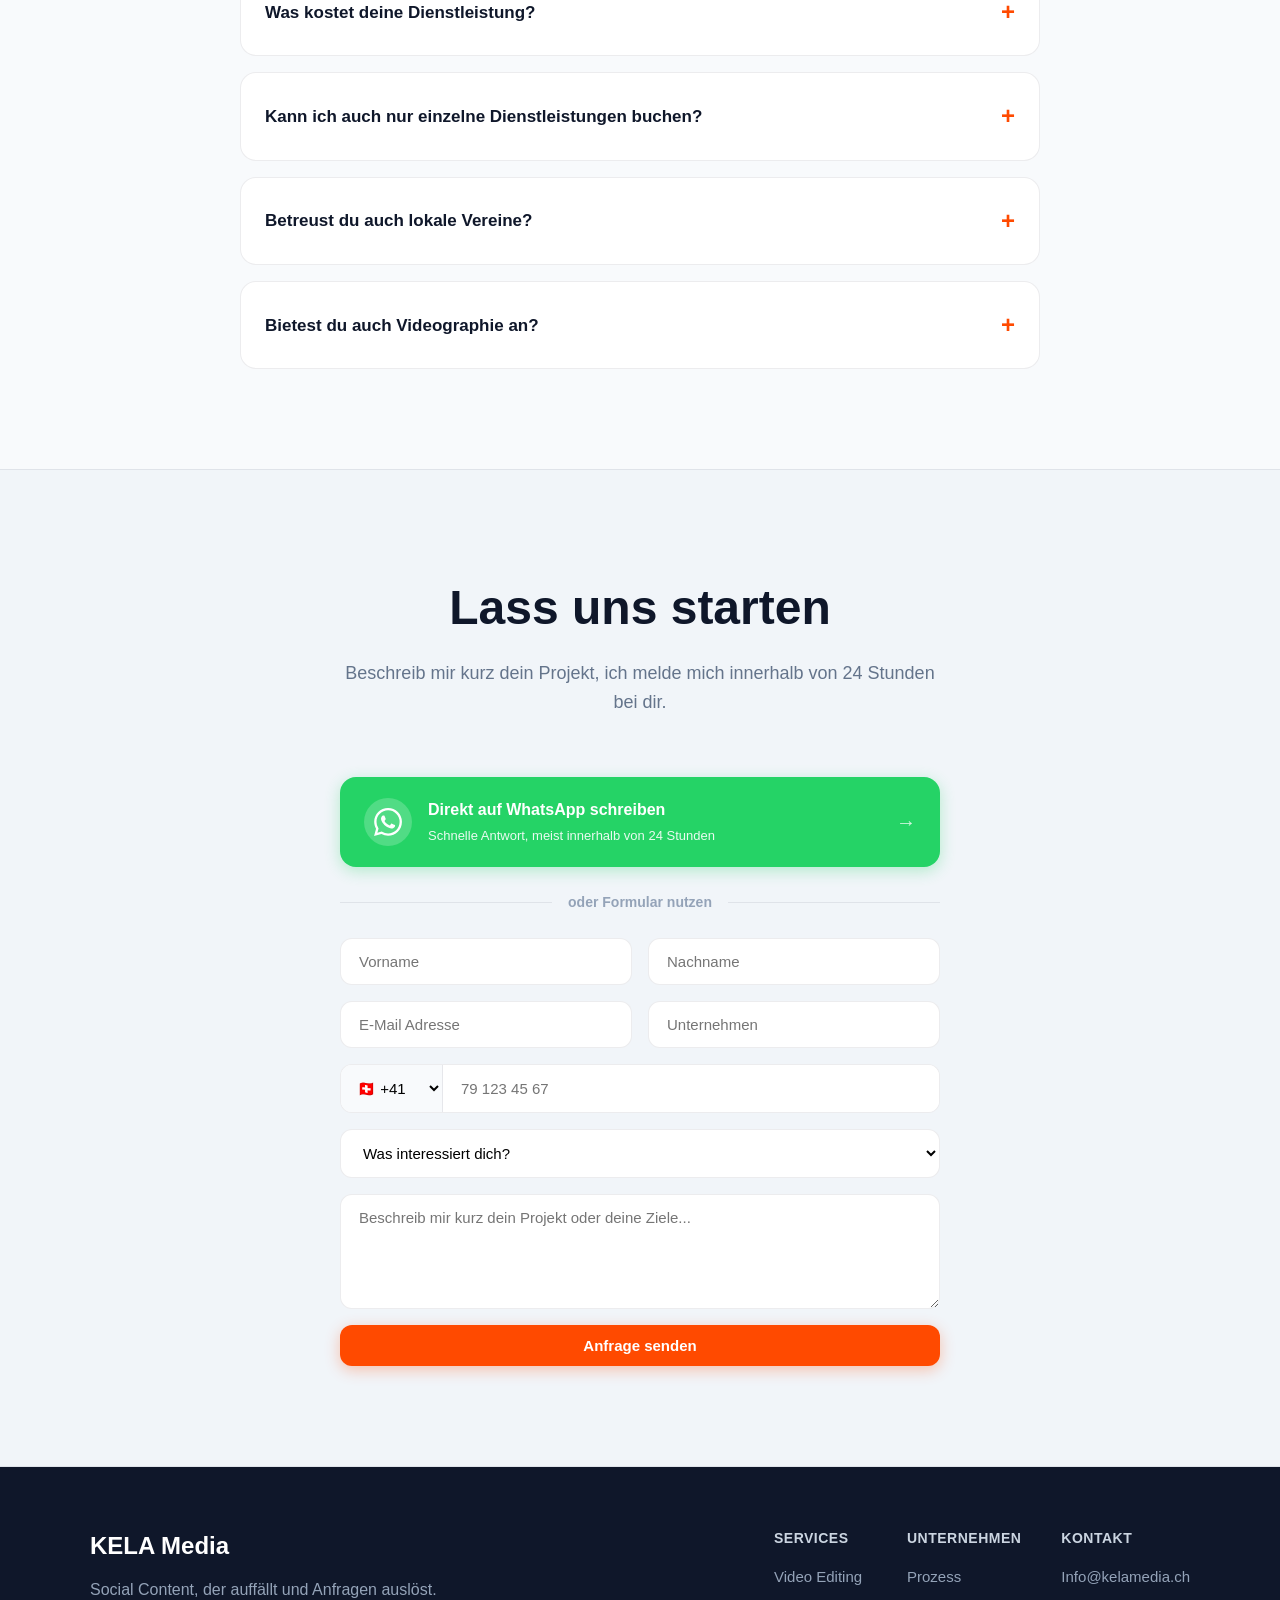
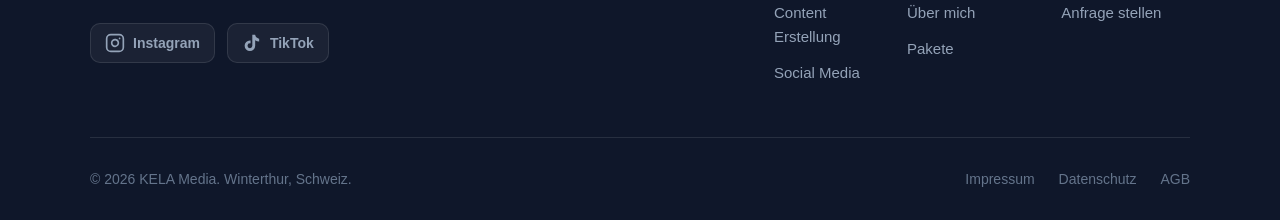
==== commit 6f7572ef: "AGB Link korrigiert" ====
--- a/index.html
+++ b/index.html
@@ -551,7 +551,7 @@
         <div class="footer-legal">
           <a href="impressum.html">Impressum</a>
           <a href="datenschutz.html">Datenschutz</a>
-          <a href="datenschutz.html">Datenschutz</a>
+          <a href="agb.html">AGB</a>
         </div>
       </div>
     </div>
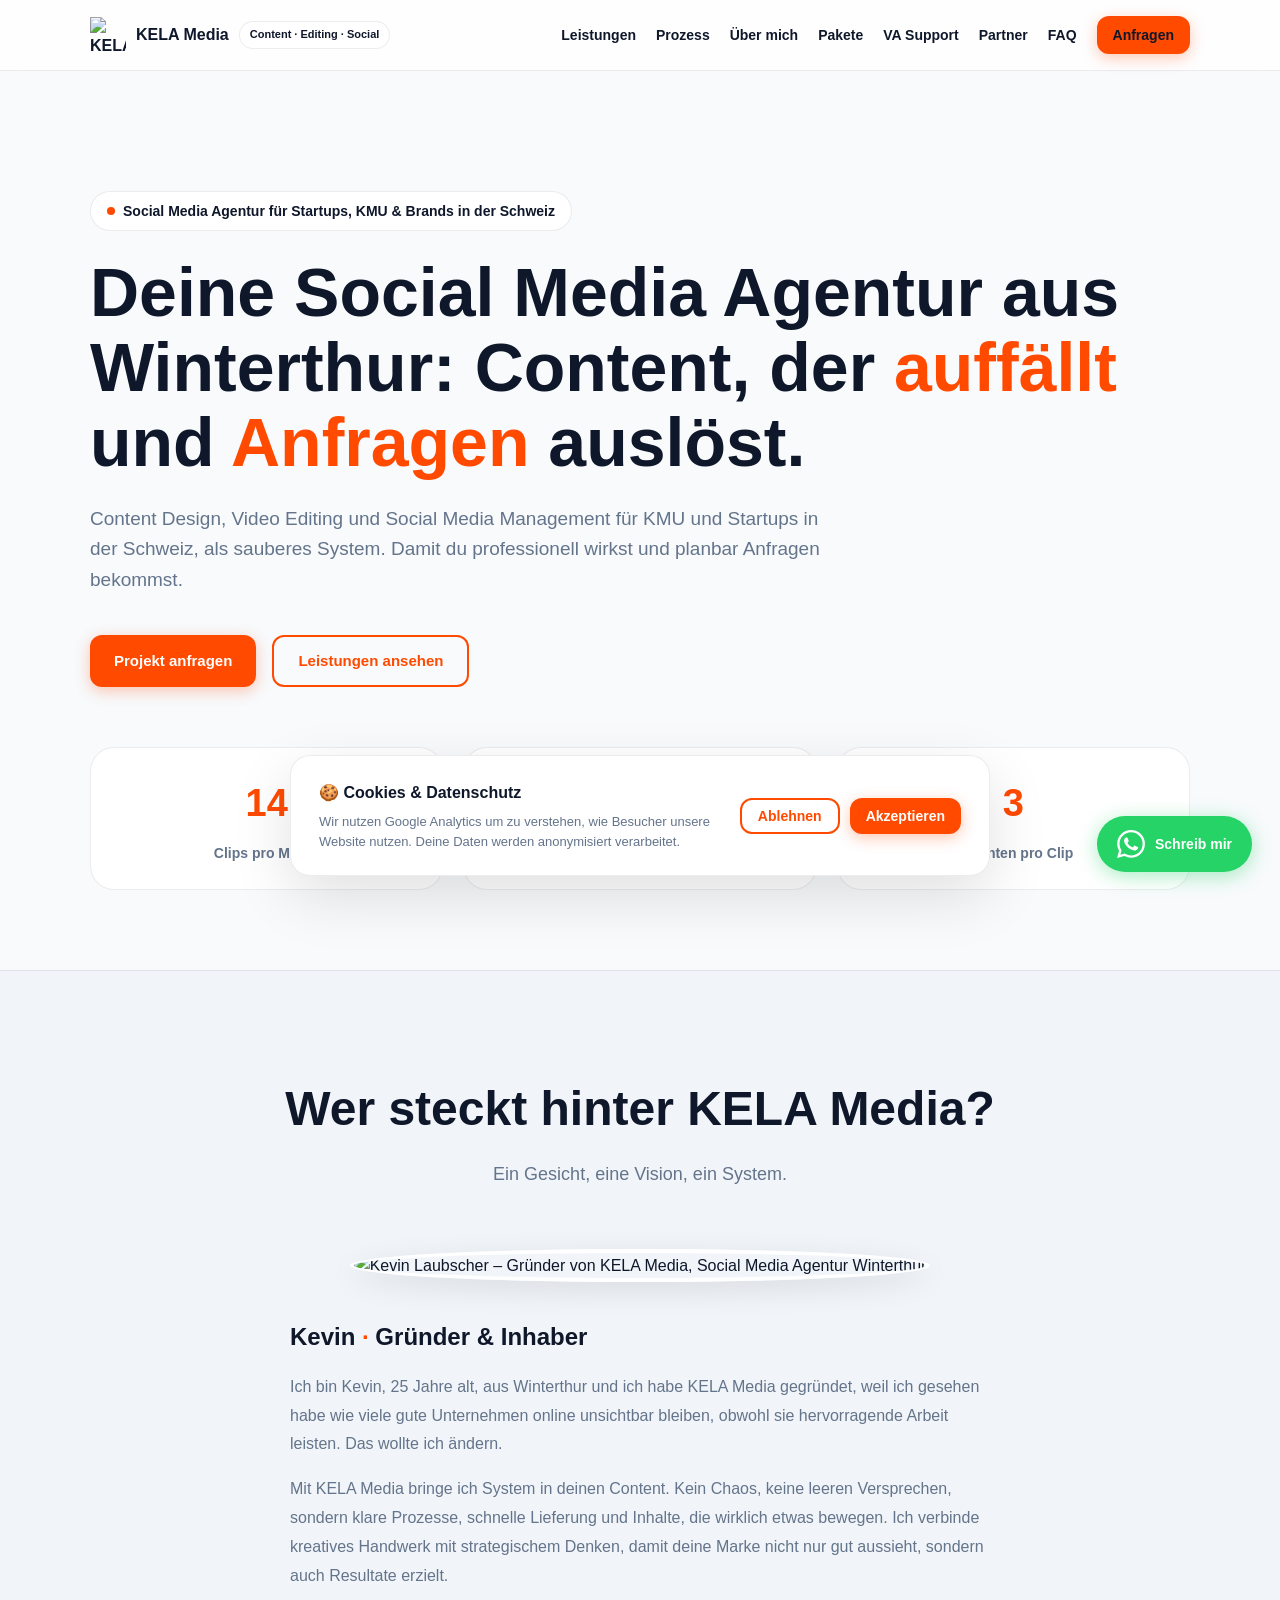
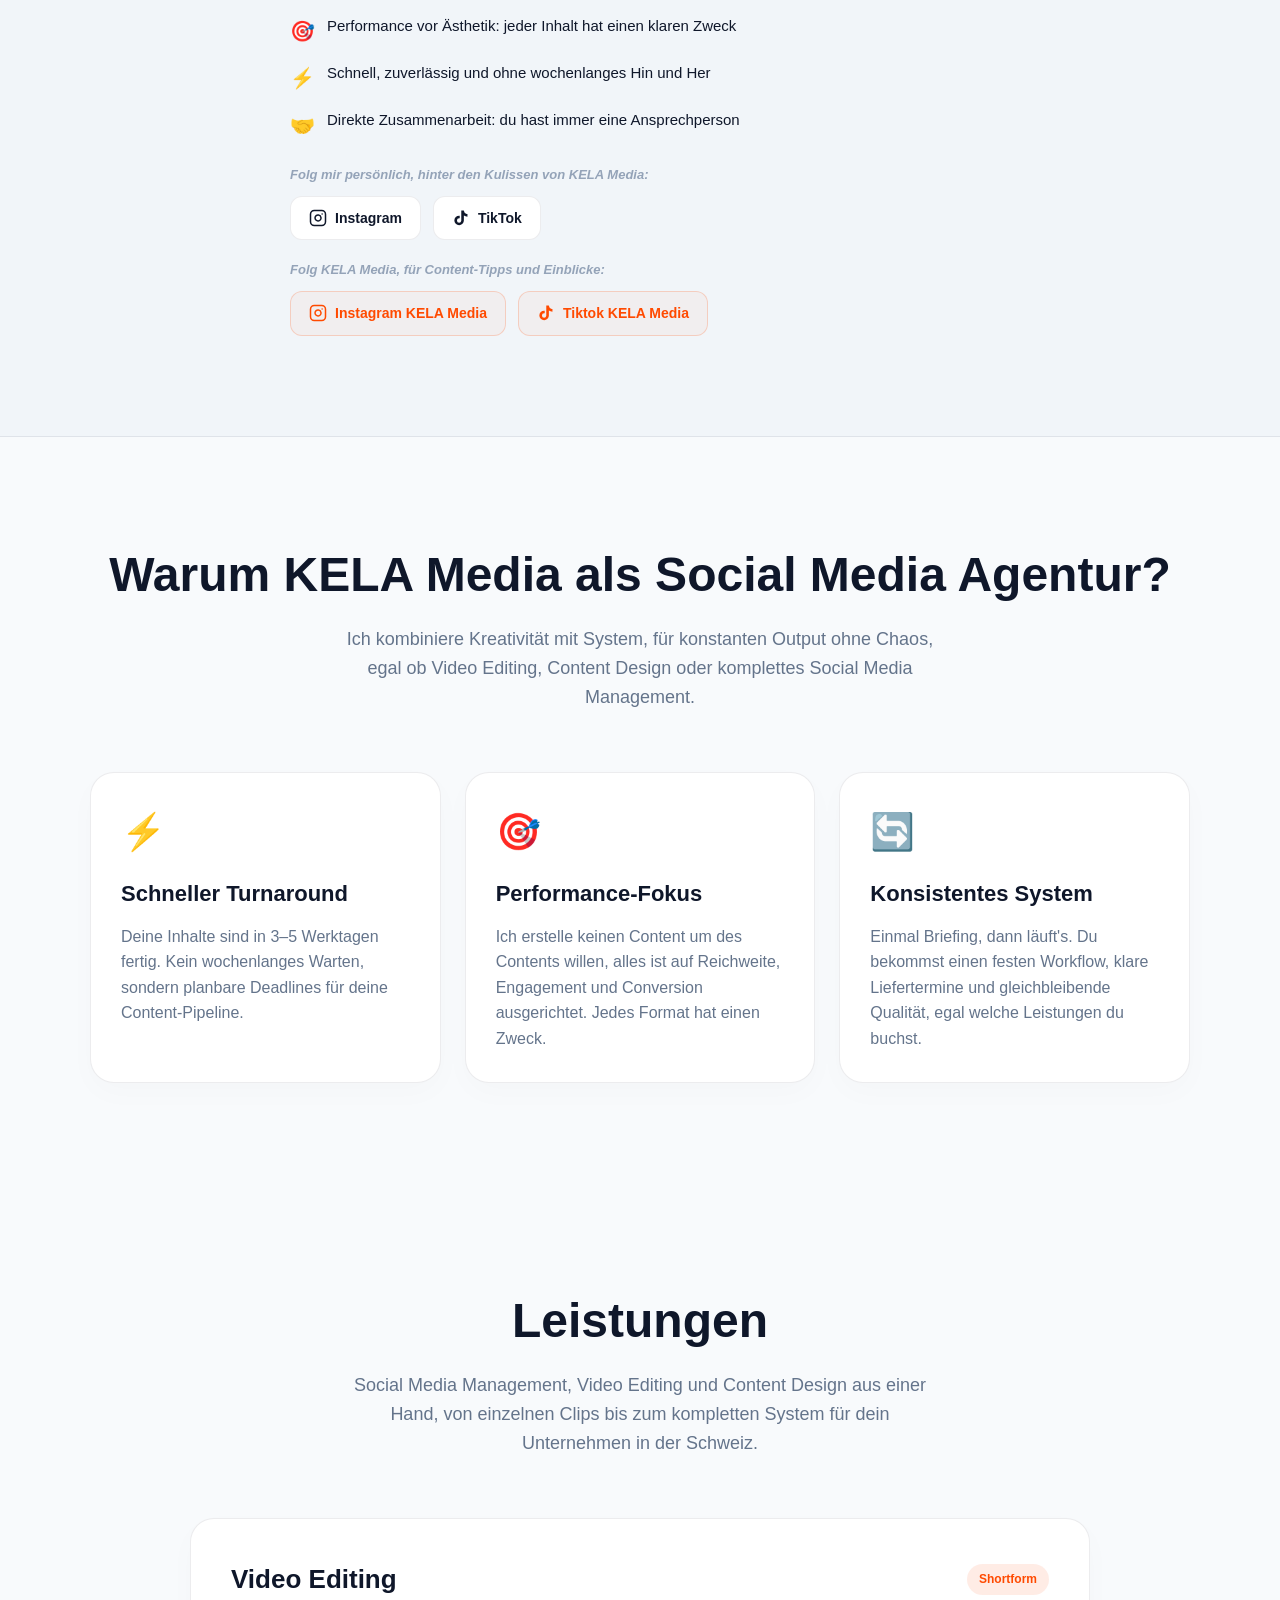
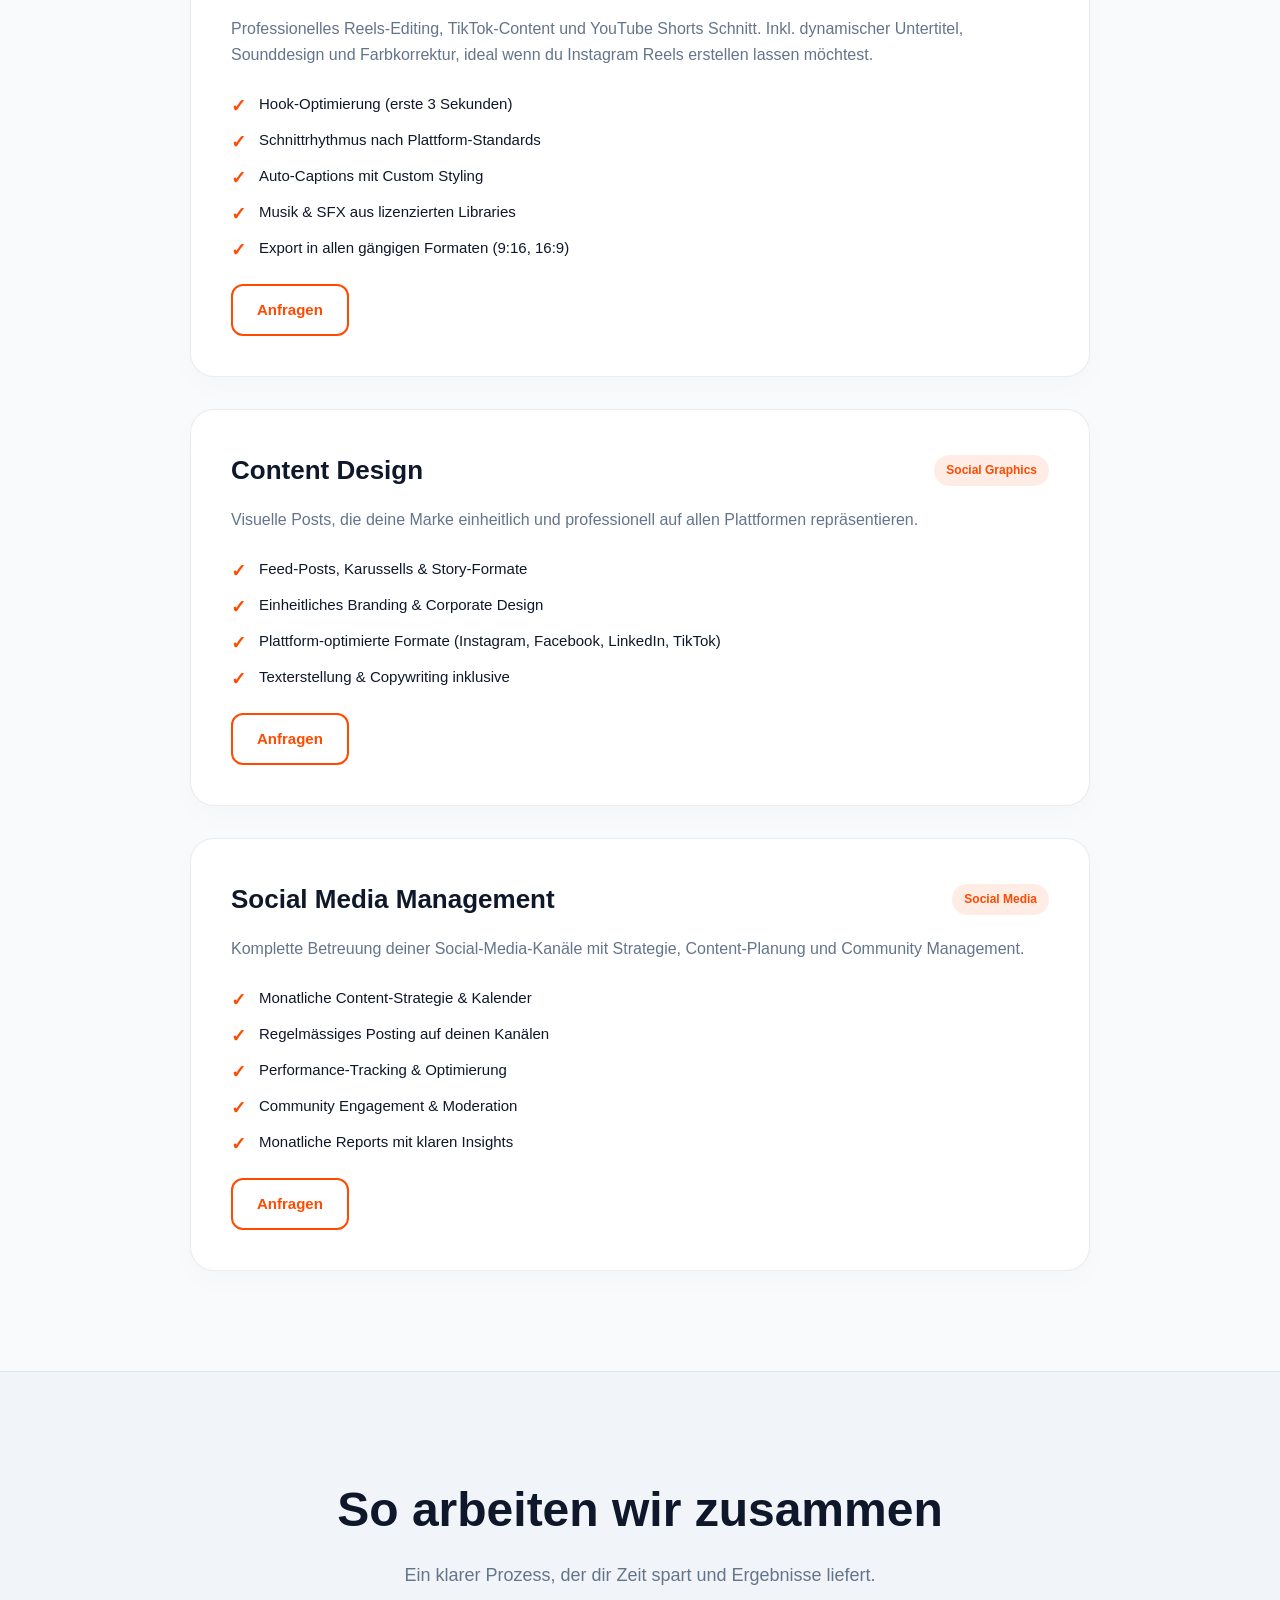
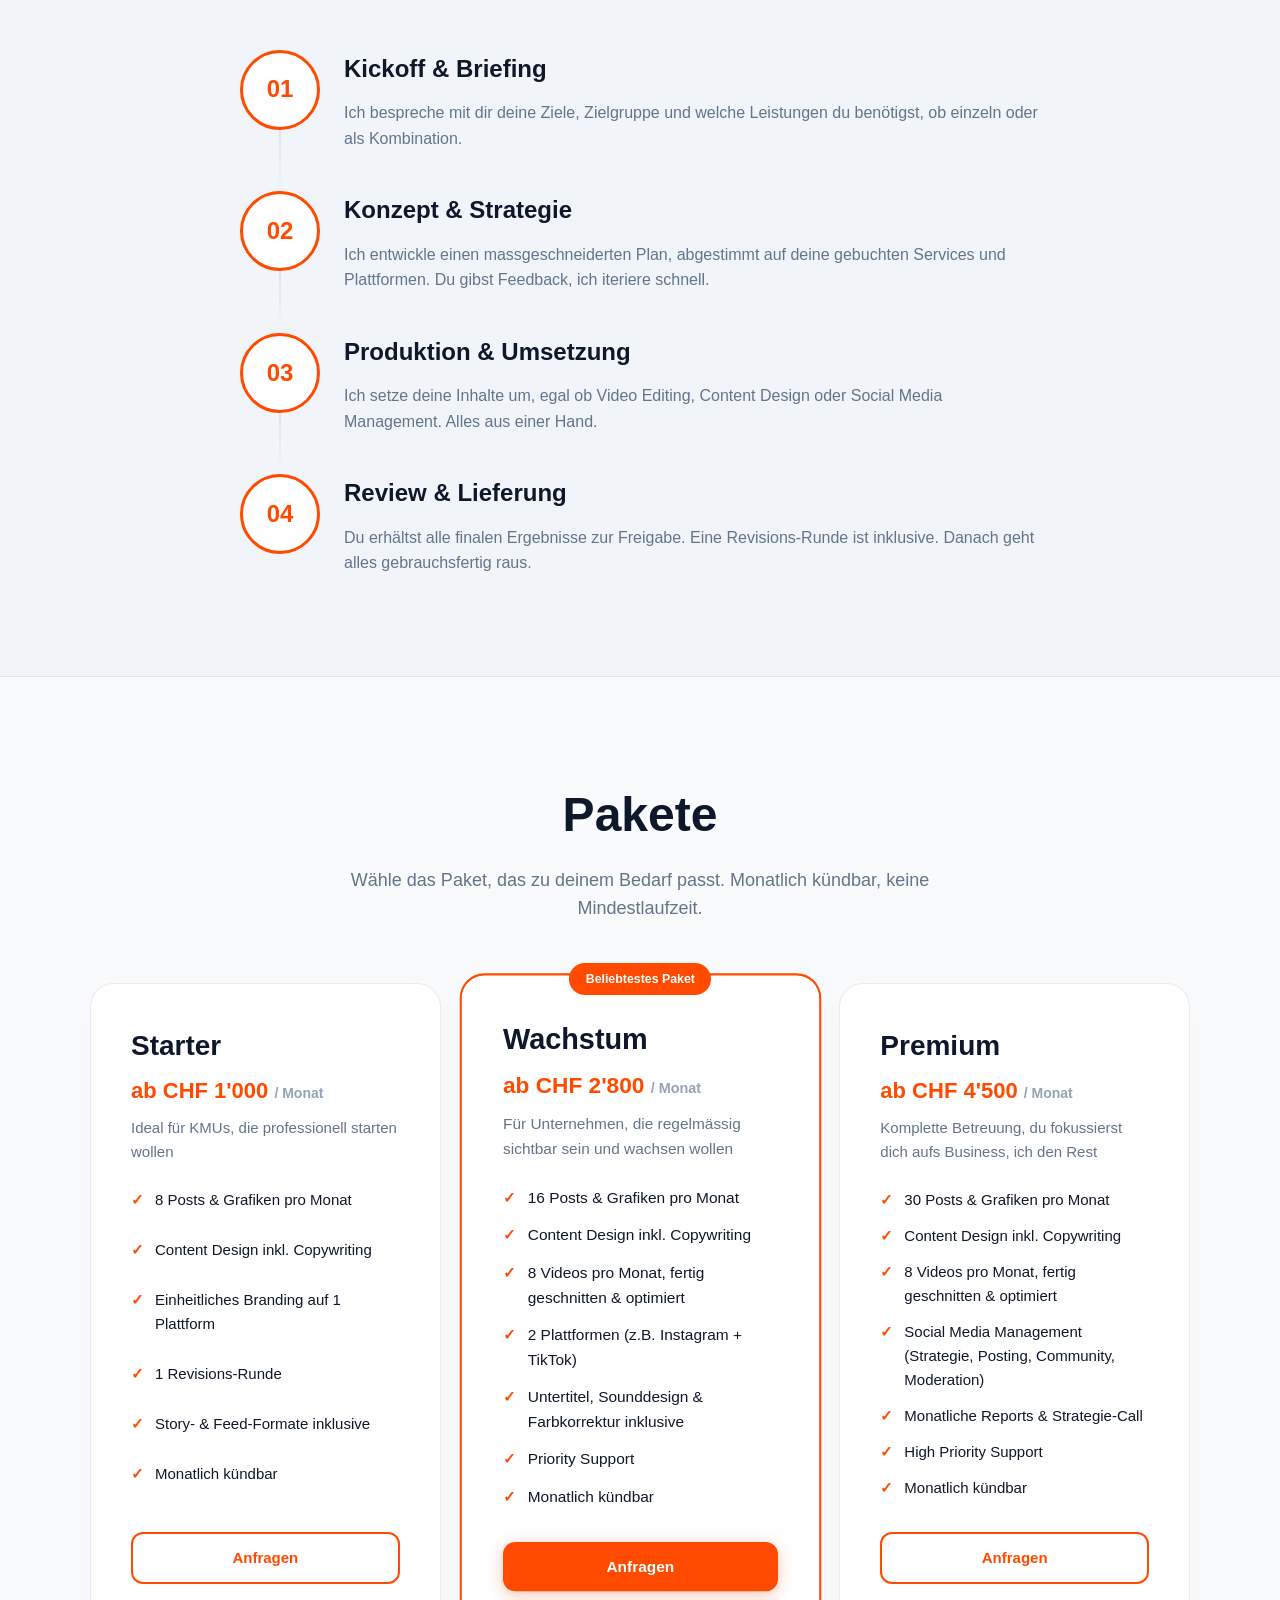
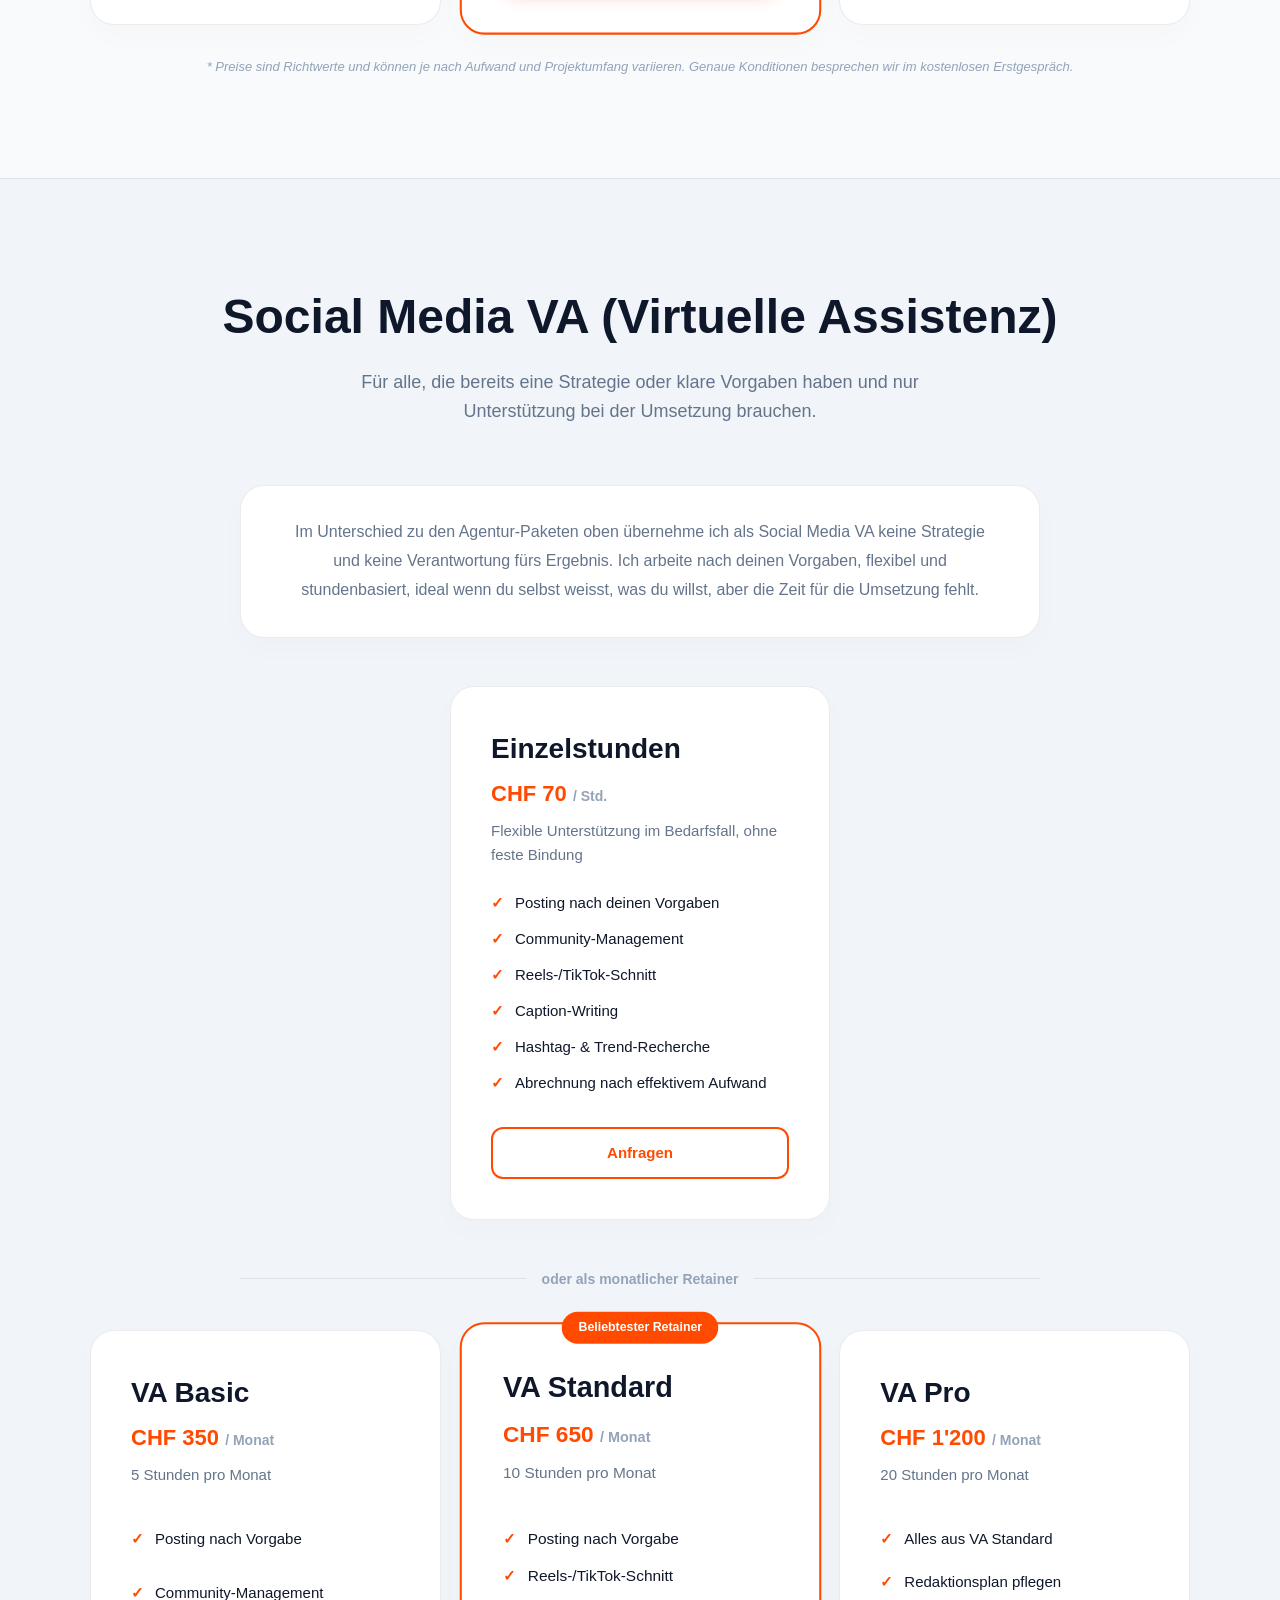
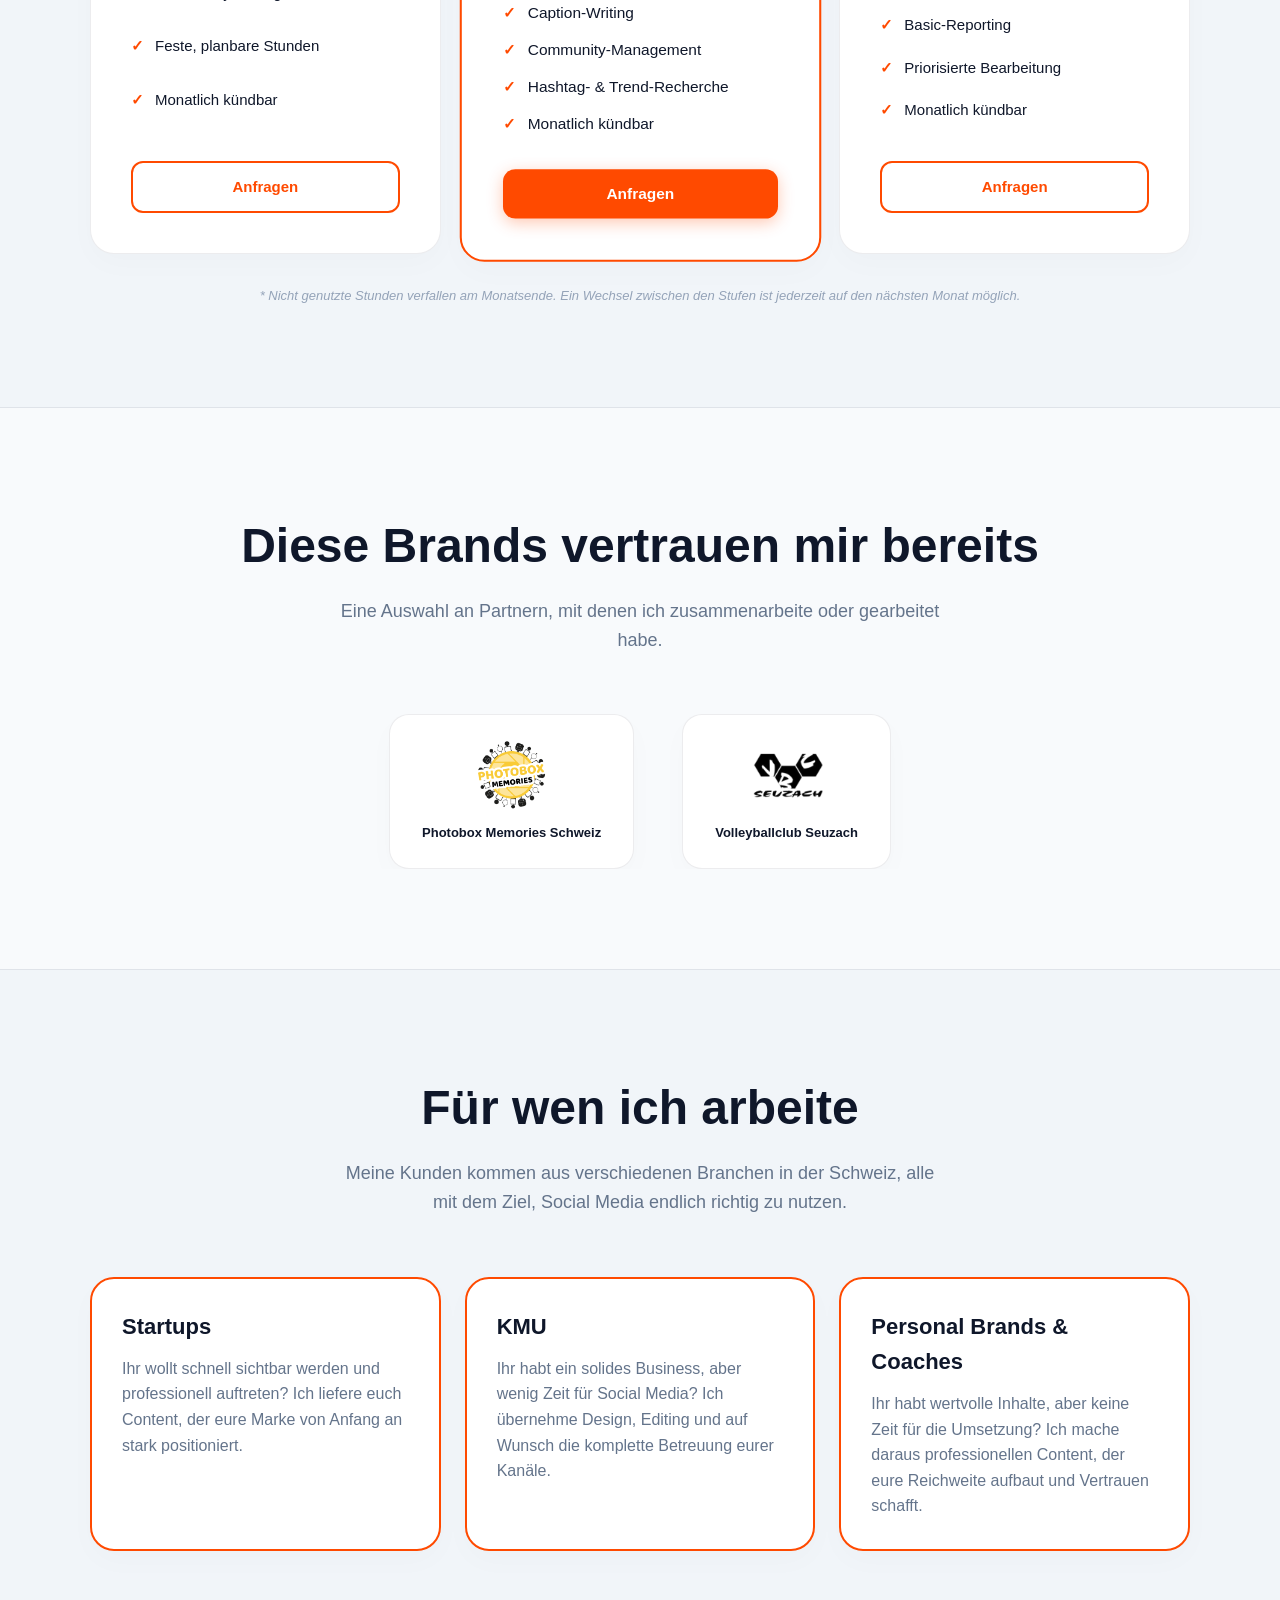
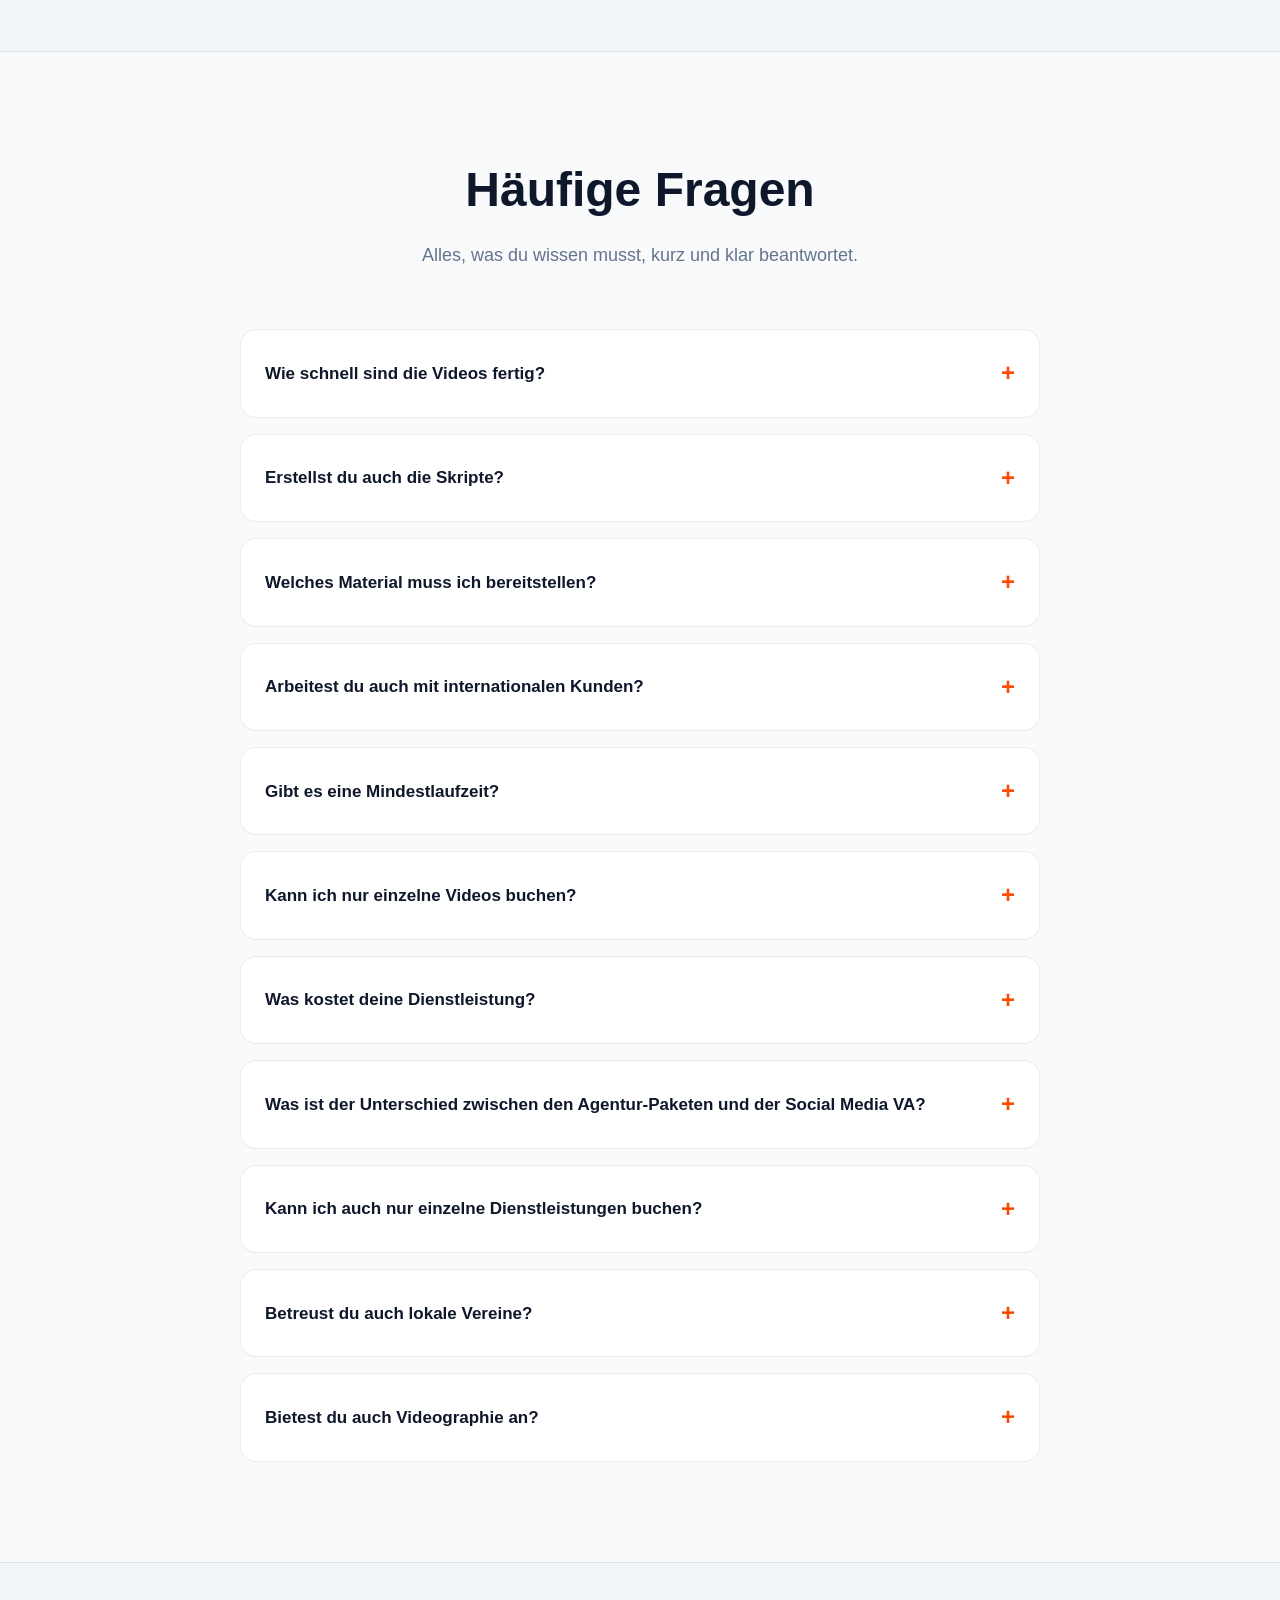
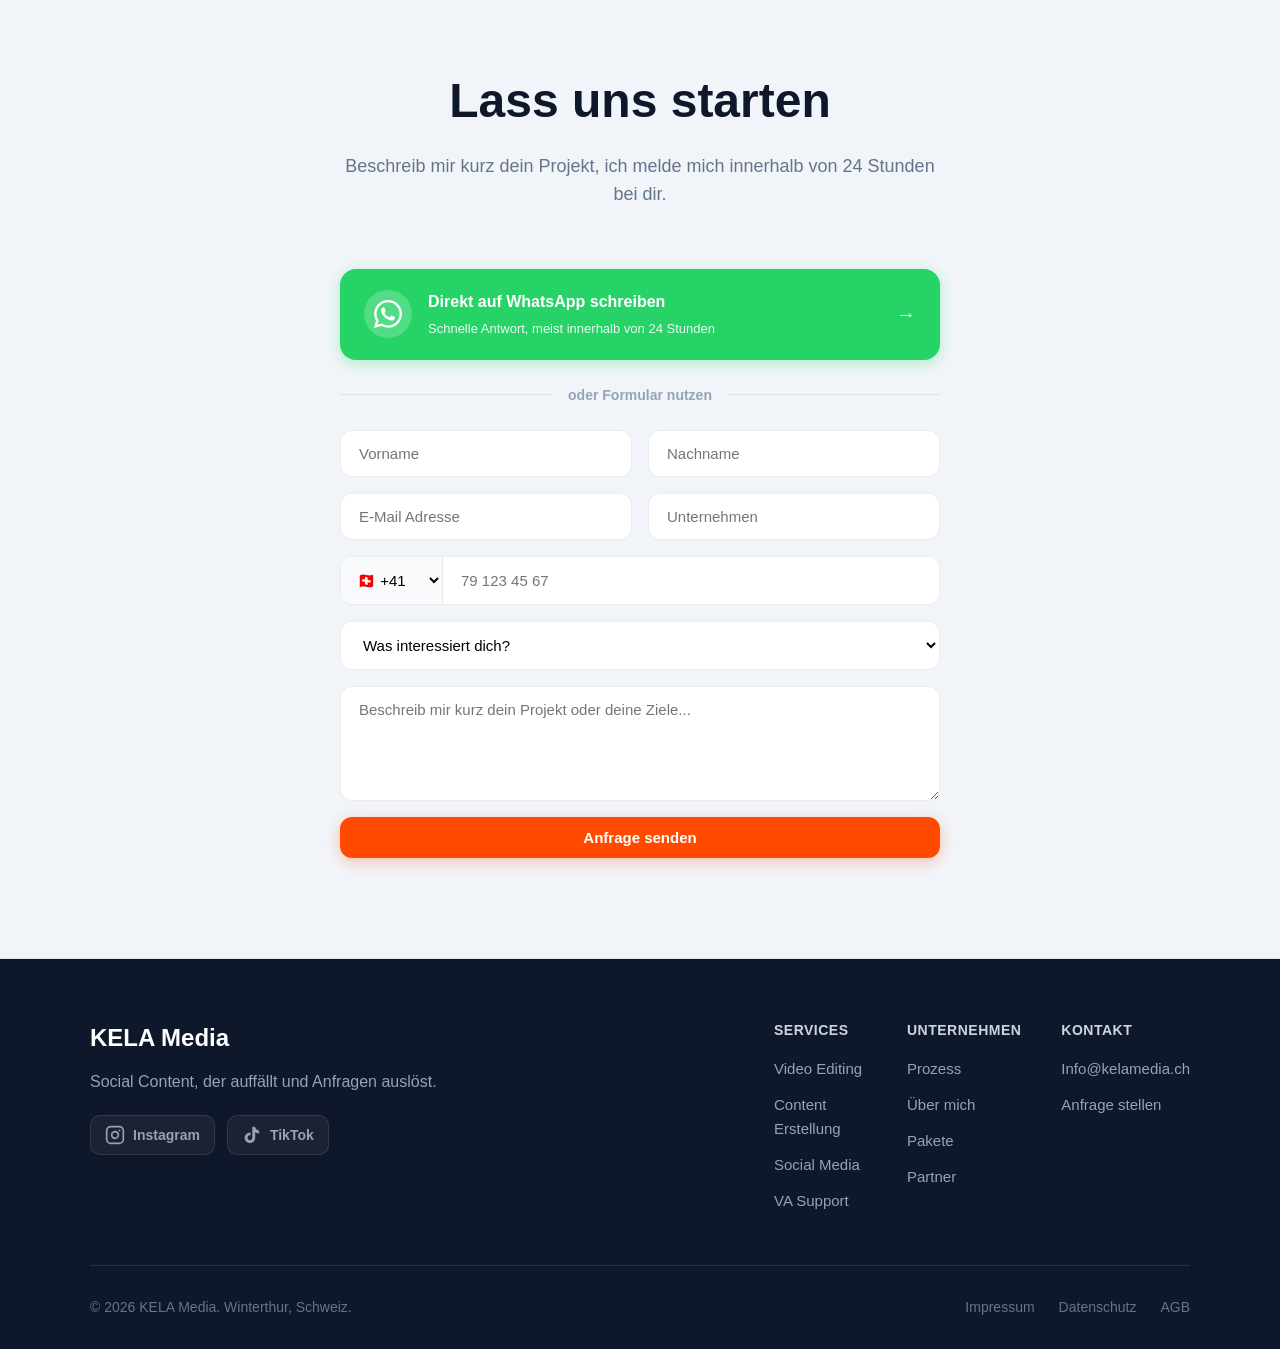
==== commit d3855782: "VA Bereich, Partner Sektion, Preise und SEO angepasst" ====
--- a/index.html
+++ b/index.html
@@ -3,7 +3,91 @@
 <head>
   <meta charset="UTF-8" />
   <meta name="viewport" content="width=device-width, initial-scale=1.0" />
-  <title>KELA Media</title>
+
+  <!-- SEO Meta Tags -->
+  <title>KELA Media | Social Media Agentur & Content Creation Winterthur, Schweiz</title>
+  <meta name="description" content="Social Media Management, Video Editing und Content Design für KMU und Startups in der Schweiz. Professioneller Content, der auffällt. Jetzt kostenlos anfragen.">
+  <meta name="keywords" content="Social Media Agentur Schweiz, Content Creation Winterthur, Video Editing Schweiz, Social Media Management KMU, Reels Editing, Content Design, Virtual Assistant Social Media">
+  <meta name="author" content="Kevin Laubscher, KELA Media">
+  <meta name="robots" content="index, follow">
+  <link rel="canonical" href="https://kelamedia.ch/" />
+
+  <!-- Open Graph / Facebook & LinkedIn -->
+  <meta property="og:type" content="website">
+  <meta property="og:url" content="https://kelamedia.ch/">
+  <meta property="og:title" content="KELA Media | Social Media Agentur & Content Creation Winterthur, Schweiz">
+  <meta property="og:description" content="Social Media Management, Video Editing und Content Design für KMU und Startups in der Schweiz. Professioneller Content, der auffällt.">
+  <meta property="og:image" content="https://kelamedia.ch/OG-Image.png">
+  <meta property="og:locale" content="de_CH">
+  <meta property="og:site_name" content="KELA Media">
+
+  <!-- Twitter Card -->
+  <meta name="twitter:card" content="summary_large_image">
+  <meta name="twitter:title" content="KELA Media | Social Media Agentur & Content Creation Winterthur, Schweiz">
+  <meta name="twitter:description" content="Social Media Management, Video Editing und Content Design für KMU und Startups in der Schweiz.">
+  <meta name="twitter:image" content="https://kelamedia.ch/OG-Image.png">
+
+  <!-- Schema.org LocalBusiness Markup -->
+  <script type="application/ld+json">
+  {
+    "@context": "https://schema.org",
+    "@type": "ProfessionalService",
+    "name": "KELA Media",
+    "image": "https://kelamedia.ch/logo.png",
+    "url": "https://kelamedia.ch/",
+    "telephone": "+41798201634",
+    "email": "info@kelamedia.ch",
+    "address": {
+      "@type": "PostalAddress",
+      "addressLocality": "Winterthur",
+      "addressRegion": "ZH",
+      "addressCountry": "CH"
+    },
+    "areaServed": {
+      "@type": "Country",
+      "name": "Schweiz"
+    },
+    "description": "Social Media Management, Video Editing und Content Design für KMU, Startups und Personal Brands in der Schweiz.",
+    "founder": {
+      "@type": "Person",
+      "name": "Kevin Laubscher"
+    },
+    "sameAs": [
+      "https://www.instagram.com/kela_media",
+      "https://www.tiktok.com/@kela.media"
+    ],
+    "makesOffer": [
+      {
+        "@type": "Offer",
+        "itemOffered": {
+          "@type": "Service",
+          "name": "Social Media Management"
+        }
+      },
+      {
+        "@type": "Offer",
+        "itemOffered": {
+          "@type": "Service",
+          "name": "Video Editing"
+        }
+      },
+      {
+        "@type": "Offer",
+        "itemOffered": {
+          "@type": "Service",
+          "name": "Content Design"
+        }
+      },
+      {
+        "@type": "Offer",
+        "itemOffered": {
+          "@type": "Service",
+          "name": "Social Media Virtual Assistant"
+        }
+      }
+    ]
+  }
+  </script>
 
     <!-- Google Analytics -->
   <script async src="https://www.googletagmanager.com/gtag/js?id=G-W624XL2WMH"></script>
@@ -28,7 +112,7 @@
   <header class="header">
     <div class="header-inner">
       <a class="brand" href="#top">
-        <img src="logo.png" alt="KELA Media Logo" class="brand-logo">
+        <img src="logo.png" alt="KELA Media Logo – Social Media Agentur Winterthur" class="brand-logo">
         <span class="brand-name">KELA Media</span>
         <span class="brand-pill">Content · Editing · Social</span>
       </a>
@@ -37,6 +121,8 @@
         <a href="#prozess">Prozess</a>
         <a href="#ueber-mich">Über mich</a>
         <a href="#pakete">Pakete</a>
+        <a href="#va">VA Support</a>
+        <a href="#partner">Partner</a>
         <a href="#faq">FAQ</a>
         <a class="btn btn-primary btn-sm" href="#kontakt">Anfragen</a>
       </nav>
@@ -49,6 +135,8 @@
       <a href="#prozess">Prozess</a>
       <a href="#ueber-mich">Über mich</a>
       <a href="#pakete">Pakete</a>
+      <a href="#va">VA Support</a>
+      <a href="#partner">Partner</a>
       <a href="#faq">FAQ</a>
       <a href="#kontakt" class="btn btn-primary">Jetzt anfragen</a>
     </div>
@@ -57,9 +145,9 @@
   <main id="main">
     <section class="hero">
       <div class="container">
-        <div class="hero-badge"><span class="dot"></span> Für Startups, KMU & Brands</div>
-        <h1 class="hero-title">Social Content, der <span class="accent">auffällt</span> und <span class="accent">Anfragen</span> auslöst.</h1>
-        <p class="hero-sub">Content Design, Video Editing und Social Media Management als sauberes System. Damit du professionell wirkst und planbar Anfragen bekommst.</p>
+        <div class="hero-badge"><span class="dot"></span> Social Media Agentur für Startups, KMU & Brands in der Schweiz</div>
+        <h1 class="hero-title">Deine Social Media Agentur aus Winterthur: Content, der <span class="accent">auffällt</span> und <span class="accent">Anfragen</span> auslöst.</h1>
+        <p class="hero-sub">Content Design, Video Editing und Social Media Management für KMU und Startups in der Schweiz, als sauberes System. Damit du professionell wirkst und planbar Anfragen bekommst.</p>
         <div class="hero-cta">
           <a class="btn btn-primary" href="#kontakt">Projekt anfragen</a>
           <a class="btn btn-outline" href="#leistungen">Leistungen ansehen</a>
@@ -80,7 +168,7 @@
         </div>
         <div class="about-wrapper">
           <div class="about-image-wrap">
-            <img src="kevin.jpg" alt="Kevin – Gründer von KELA Media" class="about-image">
+            <img src="kevin.jpg" alt="Kevin Laubscher – Gründer von KELA Media, Social Media Agentur Winterthur" class="about-image">
           </div>
           <div class="about-content">
             <h3 class="about-name">Kevin <span class="accent">·</span> Gründer & Inhaber</h3>
@@ -145,14 +233,14 @@
 
           </div>
         </div>
-      </div>g
+      </div>
     </section>
 
       <section class="section">
       <div class="container reveal">
         <div class="section-head">
-          <h2>Warum KELA Media?</h2>
-          <p>Ich kombiniere Kreativität mit System, für konstanten Output ohne Chaos.</p>
+          <h2>Warum KELA Media als Social Media Agentur?</h2>
+          <p>Ich kombiniere Kreativität mit System, für konstanten Output ohne Chaos, egal ob Video Editing, Content Design oder komplettes Social Media Management.</p>
         </div>
         <div class="grid-3">
           <article class="card">
@@ -178,7 +266,7 @@
       <div class="container reveal">
         <div class="section-head">
           <h2>Leistungen</h2>
-          <p>Von einzelnen Clips bis zum kompletten Social Media System.</p>
+          <p>Social Media Management, Video Editing und Content Design aus einer Hand, von einzelnen Clips bis zum kompletten System für dein Unternehmen in der Schweiz.</p>
         </div>
         <div class="service-grid">
           <article class="service-card">
@@ -186,7 +274,7 @@
               <h3>Video Editing</h3>
               <span class="service-tag">Shortform</span>
             </div>
-            <p class="service-desc">Professioneller Schnitt für Reels, TikTok und YouTube Shorts. Inkl. dynamischer Untertitel, Sounddesign und Farbkorrektur.</p>
+            <p class="service-desc">Professionelles Reels-Editing, TikTok-Content und YouTube Shorts Schnitt. Inkl. dynamischer Untertitel, Sounddesign und Farbkorrektur, ideal wenn du Instagram Reels erstellen lassen möchtest.</p>
             <ul class="service-list">
               <li>Hook-Optimierung (erste 3 Sekunden)</li>
               <li>Schnittrhythmus nach Plattform-Standards</li>
@@ -315,7 +403,7 @@
         <div class="grid-3">
           <div class="price-card">
             <h3>Starter</h3>
-            <p class="price-tag">ab CHF 500 <span>/ Monat</span></p>
+            <p class="price-tag">ab CHF 1'000 <span>/ Monat</span></p>
             <p class="price-desc">Ideal für KMUs, die professionell starten wollen</p>
             <ul class="price-features">
               <li>8 Posts & Grafiken pro Monat</li>
@@ -331,7 +419,7 @@
           <div class="price-card featured">
             <div class="featured-badge">Beliebtestes Paket</div>
             <h3>Wachstum</h3>
-            <p class="price-tag">ab CHF 1'200 <span>/ Monat</span></p>
+            <p class="price-tag">ab CHF 2'800 <span>/ Monat</span></p>
             <p class="price-desc">Für Unternehmen, die regelmässig sichtbar sein und wachsen wollen</p>
             <ul class="price-features">
               <li>16 Posts & Grafiken pro Monat</li>
@@ -347,7 +435,7 @@
 
           <div class="price-card">
             <h3>Premium</h3>
-            <p class="price-tag">ab CHF 2'000 <span>/ Monat</span></p>
+            <p class="price-tag">ab CHF 4'500 <span>/ Monat</span></p>
             <p class="price-desc">Komplette Betreuung, du fokussierst dich aufs Business, ich den Rest</p>
             <ul class="price-features">
               <li>30 Posts & Grafiken pro Monat</li>
@@ -365,22 +453,119 @@
       </div>
     </section>
 
+    <section id="va" class="section section-soft">
+      <div class="container reveal">
+        <div class="section-head">
+          <h2>Social Media VA (Virtuelle Assistenz)</h2>
+          <p>Für alle, die bereits eine Strategie oder klare Vorgaben haben und nur Unterstützung bei der Umsetzung brauchen.</p>
+        </div>
+
+        <div class="va-intro-box">
+          <p>Im Unterschied zu den Agentur-Paketen oben übernehme ich als Social Media VA keine Strategie und keine Verantwortung fürs Ergebnis. Ich arbeite nach deinen Vorgaben, flexibel und stundenbasiert, ideal wenn du selbst weisst, was du willst, aber die Zeit für die Umsetzung fehlt.</p>
+        </div>
+
+        <div class="va-hourly-wrap">
+          <div class="price-card">
+            <h3>Einzelstunden</h3>
+            <p class="price-tag">CHF 70 <span>/ Std.</span></p>
+            <p class="price-desc">Flexible Unterstützung im Bedarfsfall, ohne feste Bindung</p>
+            <ul class="price-features">
+              <li>Posting nach deinen Vorgaben</li>
+              <li>Community-Management</li>
+              <li>Reels-/TikTok-Schnitt</li>
+              <li>Caption-Writing</li>
+              <li>Hashtag- & Trend-Recherche</li>
+              <li>Abrechnung nach effektivem Aufwand</li>
+            </ul>
+            <a href="#kontakt" class="btn btn-outline full">Anfragen</a>
+          </div>
+        </div>
+
+        <div class="va-divider"><span>oder als monatlicher Retainer</span></div>
+
+        <div class="grid-3">
+          <div class="price-card">
+            <h3>VA Basic</h3>
+            <p class="price-tag">CHF 350 <span>/ Monat</span></p>
+            <p class="price-desc">5 Stunden pro Monat</p>
+            <ul class="price-features">
+              <li>Posting nach Vorgabe</li>
+              <li>Community-Management</li>
+              <li>Feste, planbare Stunden</li>
+              <li>Monatlich kündbar</li>
+            </ul>
+            <a href="#kontakt" class="btn btn-outline full">Anfragen</a>
+          </div>
+
+          <div class="price-card featured">
+            <div class="featured-badge">Beliebtester Retainer</div>
+            <h3>VA Standard</h3>
+            <p class="price-tag">CHF 650 <span>/ Monat</span></p>
+            <p class="price-desc">10 Stunden pro Monat</p>
+            <ul class="price-features">
+              <li>Posting nach Vorgabe</li>
+              <li>Reels-/TikTok-Schnitt</li>
+              <li>Caption-Writing</li>
+              <li>Community-Management</li>
+              <li>Hashtag- & Trend-Recherche</li>
+              <li>Monatlich kündbar</li>
+            </ul>
+            <a href="#kontakt" class="btn btn-primary full">Anfragen</a>
+          </div>
+
+          <div class="price-card">
+            <h3>VA Pro</h3>
+            <p class="price-tag">CHF 1'200 <span>/ Monat</span></p>
+            <p class="price-desc">20 Stunden pro Monat</p>
+            <ul class="price-features">
+              <li>Alles aus VA Standard</li>
+              <li>Redaktionsplan pflegen</li>
+              <li>Basic-Reporting</li>
+              <li>Priorisierte Bearbeitung</li>
+              <li>Monatlich kündbar</li>
+            </ul>
+            <a href="#kontakt" class="btn btn-outline full">Anfragen</a>
+          </div>
+        </div>
+        <p class="price-note">* Nicht genutzte Stunden verfallen am Monatsende. Ein Wechsel zwischen den Stufen ist jederzeit auf den nächsten Monat möglich.</p>
+      </div>
+    </section>
+
+    <section id="partner" class="section">
+      <div class="container reveal">
+        <div class="section-head">
+          <h2>Diese Brands vertrauen mir bereits</h2>
+          <p>Eine Auswahl an Partnern, mit denen ich zusammenarbeite oder gearbeitet habe.</p>
+        </div>
+        <div class="partner-grid">
+          <div class="partner-logo">
+            <img src="photobox-memories-logo.png" alt="Photobox Memories Schweiz Logo – Kunde von KELA Media">
+            <span class="partner-name">Photobox Memories Schweiz</span>
+          </div>
+          <div class="partner-logo">
+            <img src="vbc-seuzach-logo.png" alt="Volleyballclub Seuzach Logo – Kunde von KELA Media">
+            <span class="partner-name">Volleyballclub Seuzach</span>
+          </div>
+        </div>
+      </div>
+    </section>
+
     <section class="section section-soft">
       <div class="container reveal">
         <div class="section-head">
           <h2>Für wen ich arbeite</h2>
-          <p>Meine Kunden kommen aus verschiedenen Branchen, alle mit dem Ziel, Social Media endlich richtig zu nutzen.</p>
+          <p>Meine Kunden kommen aus verschiedenen Branchen in der Schweiz, alle mit dem Ziel, Social Media endlich richtig zu nutzen.</p>
         </div>
         <div class="grid-3">
-          <div class="card">
+          <div class="card card-accent">
             <h3>Startups</h3>
             <p>Ihr wollt schnell sichtbar werden und professionell auftreten? Ich liefere euch Content, der eure Marke von Anfang an stark positioniert.</p>
           </div>
-          <div class="card">
+          <div class="card card-accent">
             <h3>KMU</h3>
             <p>Ihr habt ein solides Business, aber wenig Zeit für Social Media? Ich übernehme Design, Editing und auf Wunsch die komplette Betreuung eurer Kanäle.</p>
           </div>
-          <div class="card">
+          <div class="card card-accent">
             <h3>Personal Brands & Coaches</h3>
             <p>Ihr habt wertvolle Inhalte, aber keine Zeit für die Umsetzung? Ich mache daraus professionellen Content, der eure Reichweite aufbaut und Vertrauen schafft.</p>
           </div>
@@ -421,7 +606,11 @@
           </details>
           <details class="faq-item">
             <summary>Was kostet deine Dienstleistung?</summary>
-            <p>Die Pakete starten ab CHF 500 pro Monat. Einzelprojekte und individuelle Lösungen besprechen wir im kostenlosen Erstgespräch, dann bekommst du ein massgeschneidertes Angebot.</p>
+            <p>Die Agentur-Pakete starten ab CHF 1'000 pro Monat, die Social Media VA bereits ab CHF 70 pro Stunde. Einzelprojekte und individuelle Lösungen besprechen wir im kostenlosen Erstgespräch, dann bekommst du ein massgeschneidertes Angebot.</p>
+          </details>
+          <details class="faq-item">
+            <summary>Was ist der Unterschied zwischen den Agentur-Paketen und der Social Media VA?</summary>
+            <p>Bei den Agentur-Paketen übernehme ich Strategie, Planung und Verantwortung fürs Ergebnis. Bei der Social Media VA übernimmst du die Strategie, ich setze nach deinen Vorgaben um, flexibel nach Stunden oder als planbarer Monats-Retainer.</p>
           </details>
           <details class="faq-item">
             <summary>Kann ich auch nur einzelne Dienstleistungen buchen?</summary>
@@ -490,6 +679,10 @@
               <option value="Video Editing">Video Editing</option>
               <option value="Social Media Management">Social Media Management</option>
               <option value="Content Erstellung">Content Erstellung</option>
+              <option value="VA Einzelstunden">VA Einzelstunden</option>
+              <option value="VA Retainer Basic">VA Retainer Basic (5h)</option>
+              <option value="VA Retainer Standard">VA Retainer Standard (10h)</option>
+              <option value="VA Retainer Pro">VA Retainer Pro (20h)</option>
               <option value="Individuelle Lösung">Individuelle Lösung</option>
             </select>
             <textarea name="message" rows="5" placeholder="Beschreib mir kurz dein Projekt oder deine Ziele..." required></textarea>
@@ -532,12 +725,14 @@
             <a href="#leistungen">Video Editing</a>
             <a href="#leistungen">Content Erstellung</a>
             <a href="#leistungen">Social Media</a>
+            <a href="#va">VA Support</a>
           </div>
           <div class="footer-col">
             <h5>Unternehmen</h5>
             <a href="#prozess">Prozess</a>
             <a href="#ueber-mich">Über mich</a>
             <a href="#pakete">Pakete</a>
+            <a href="#partner">Partner</a>
           </div>
           <div class="footer-col">
             <h5>Kontakt</h5>
--- a/style.css
+++ b/style.css
@@ -1759,4 +1759,122 @@
   .cookie-actions .btn {
     flex: 1;
   }
+}
+
+/* VA Section */
+.va-intro-box {
+  background: white;
+  border: 1px solid var(--line);
+  border-radius: 24px;
+  padding: 32px 40px;
+  max-width: 800px;
+  margin: 0 auto 48px;
+  text-align: center;
+  box-shadow: 0 10px 30px rgba(0,0,0,0.02);
+}
+
+.va-intro-box p {
+  color: #64748b;
+  font-size: 16px;
+  line-height: 1.8;
+  margin: 0;
+}
+
+.va-hourly-wrap {
+  max-width: 380px;
+  margin: 0 auto 48px;
+}
+
+.va-divider {
+  display: flex;
+  align-items: center;
+  gap: 16px;
+  margin: 0 auto 40px;
+  max-width: 800px;
+  color: #94a3b8;
+  font-size: 14px;
+  font-weight: 600;
+}
+
+.va-divider::before,
+.va-divider::after {
+  content: "";
+  flex: 1;
+  height: 1px;
+  background: var(--line);
+}
+
+@media (max-width: 768px) {
+  .va-intro-box {
+    padding: 24px;
+  }
+}
+
+/* Partner Logos */
+.partner-grid {
+  display: flex;
+  flex-wrap: nowrap;
+  justify-content: center;
+  align-items: stretch;
+  gap: 48px;
+  max-width: 900px;
+  margin: 0 auto;
+  overflow-x: auto;
+}
+
+.partner-logo {
+  background: white;
+  border: 1px solid var(--line);
+  border-radius: 20px;
+  padding: 24px 32px;
+  display: flex;
+  flex-direction: column;
+  align-items: center;
+  justify-content: center;
+  gap: 14px;
+  box-shadow: 0 10px 30px rgba(0,0,0,0.02);
+  transition: all 0.3s;
+  flex-shrink: 0;
+}
+
+.partner-logo:hover {
+  transform: translateY(-4px);
+  box-shadow: 0 15px 40px rgba(0,0,0,0.08);
+}
+
+.partner-logo img {
+  max-height: 70px;
+  max-width: 160px;
+  width: auto;
+  height: auto;
+  object-fit: contain;
+}
+
+.partner-name {
+  font-size: 13px;
+  font-weight: 700;
+  color: var(--ink);
+  text-align: center;
+}
+
+@media (max-width: 768px) {
+  .partner-grid {
+    gap: 20px;
+    justify-content: flex-start;
+    padding-bottom: 8px;
+  }
+
+  .partner-logo {
+    padding: 16px 20px;
+  }
+
+  .partner-logo img {
+    max-height: 50px;
+    max-width: 120px;
+  }
+}
+
+/* Orange Umrandung für "Für wen ich arbeite" */
+.card-accent {
+  border: 2px solid var(--orange);
 }
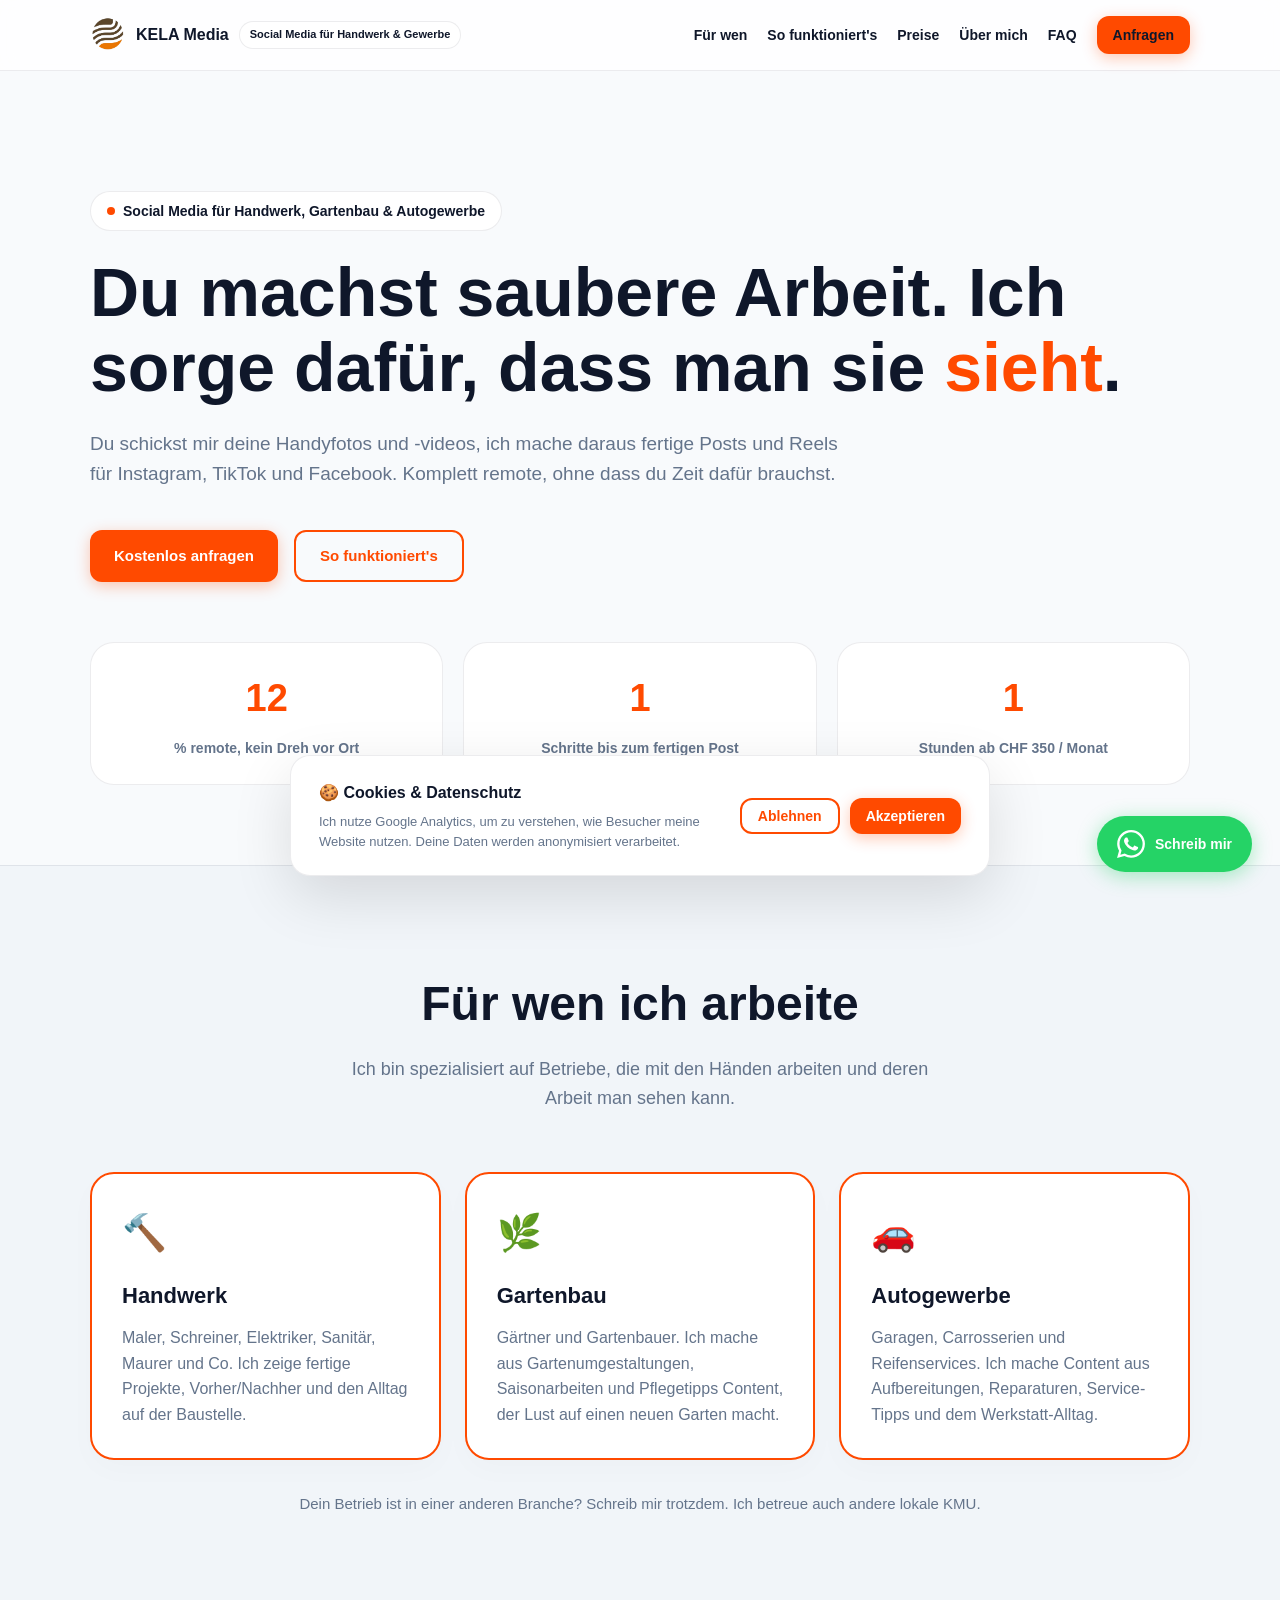
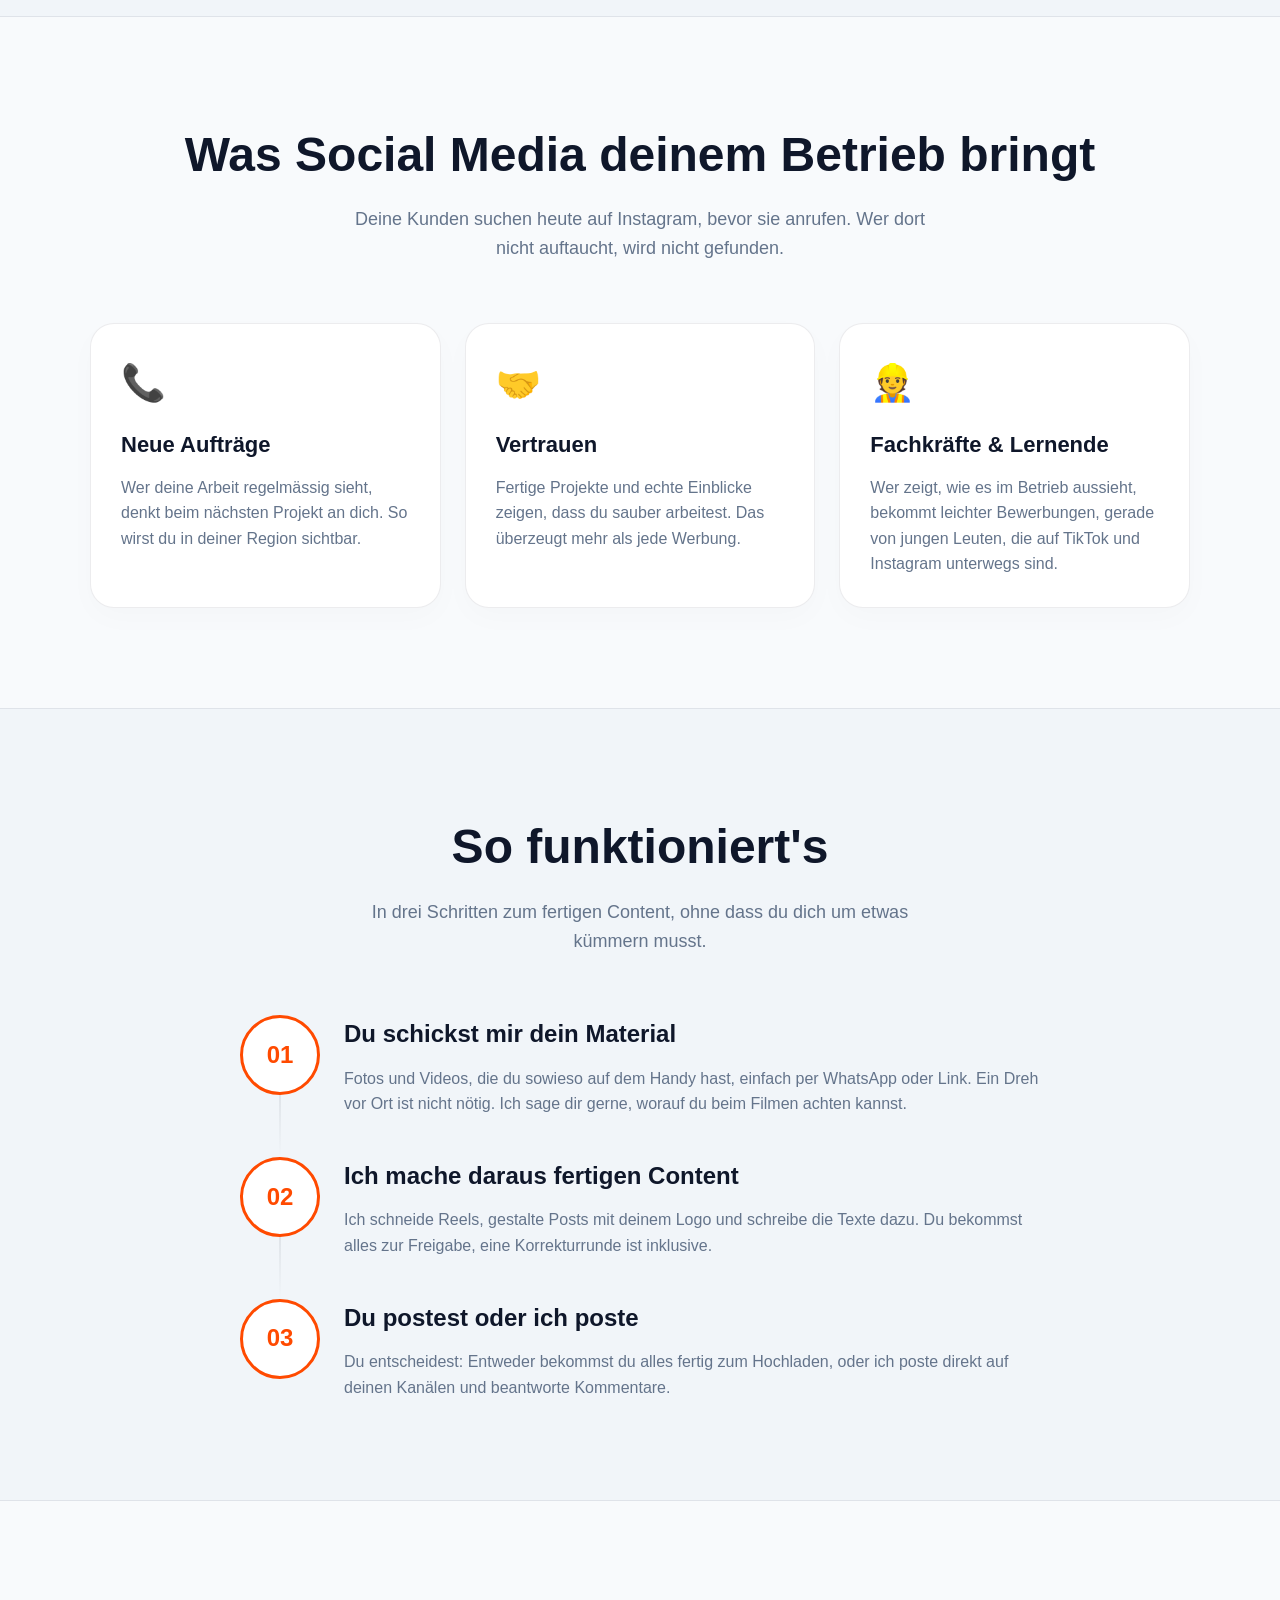
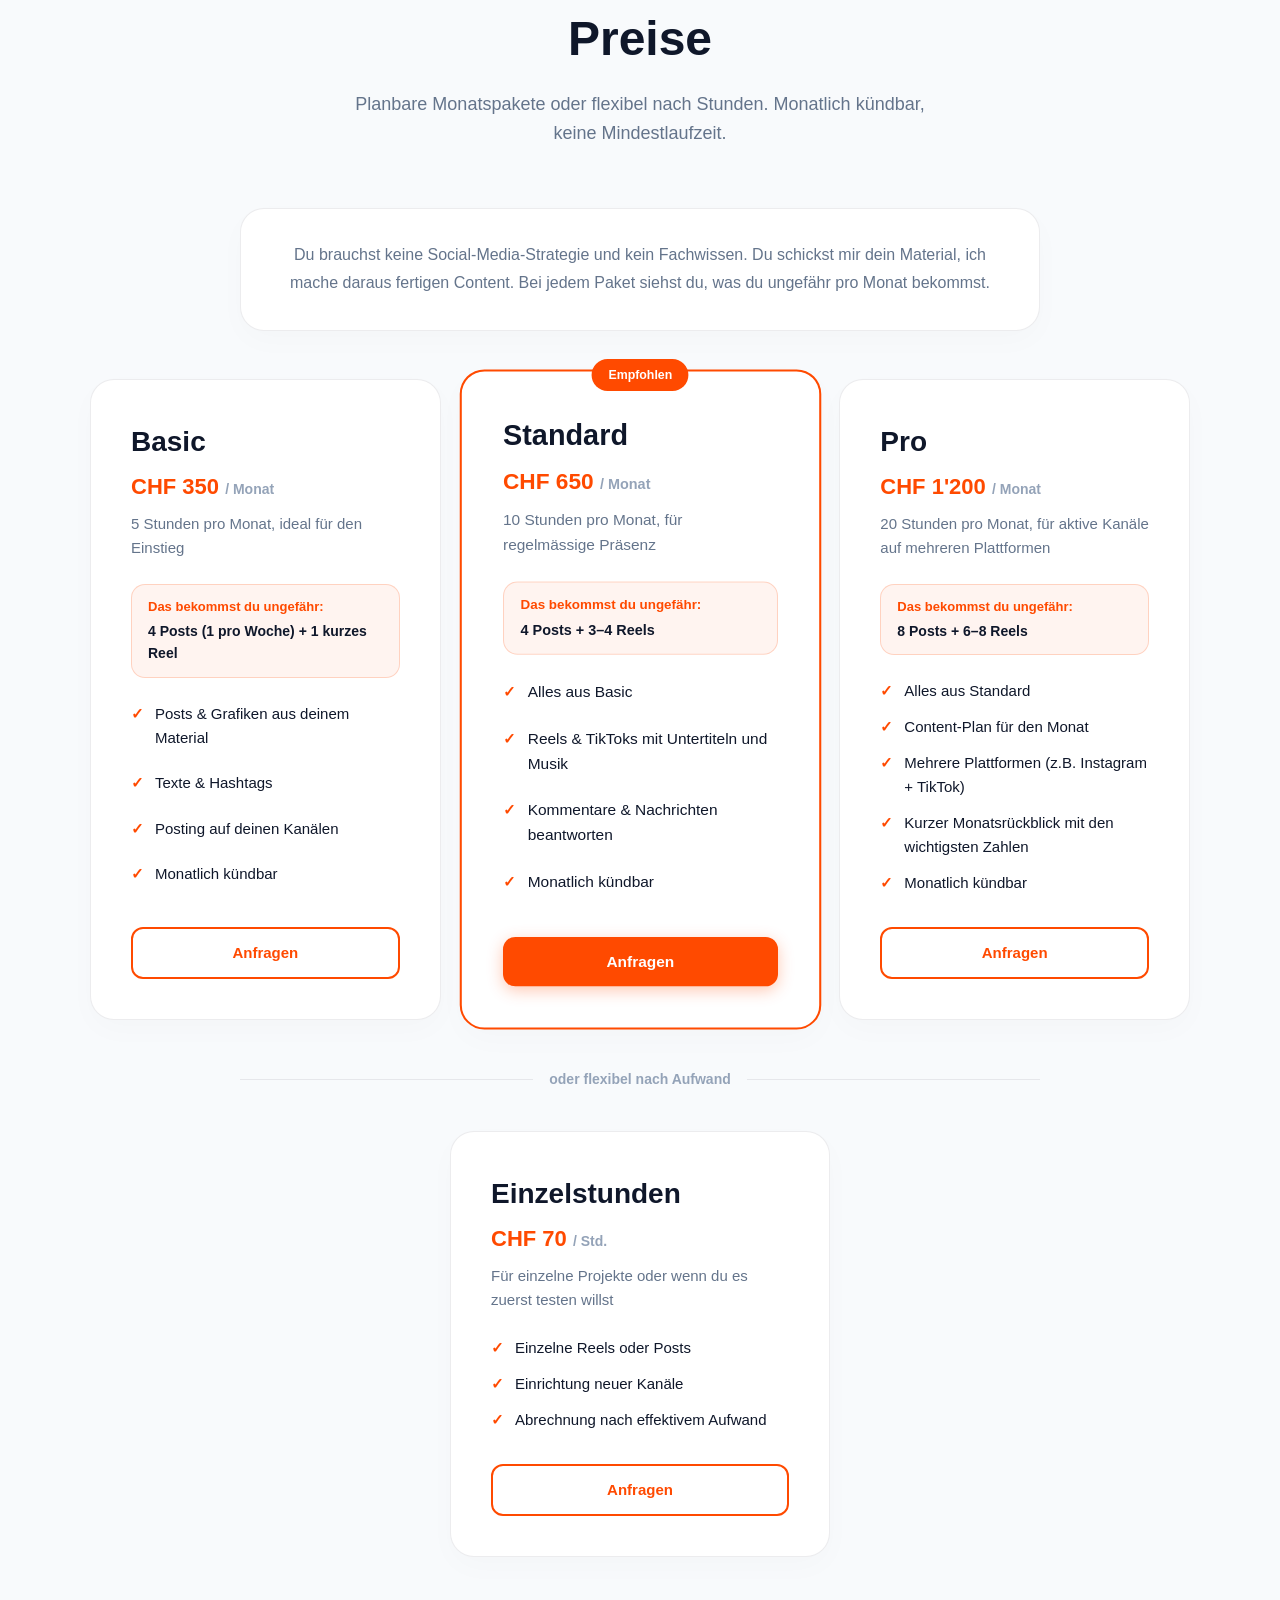
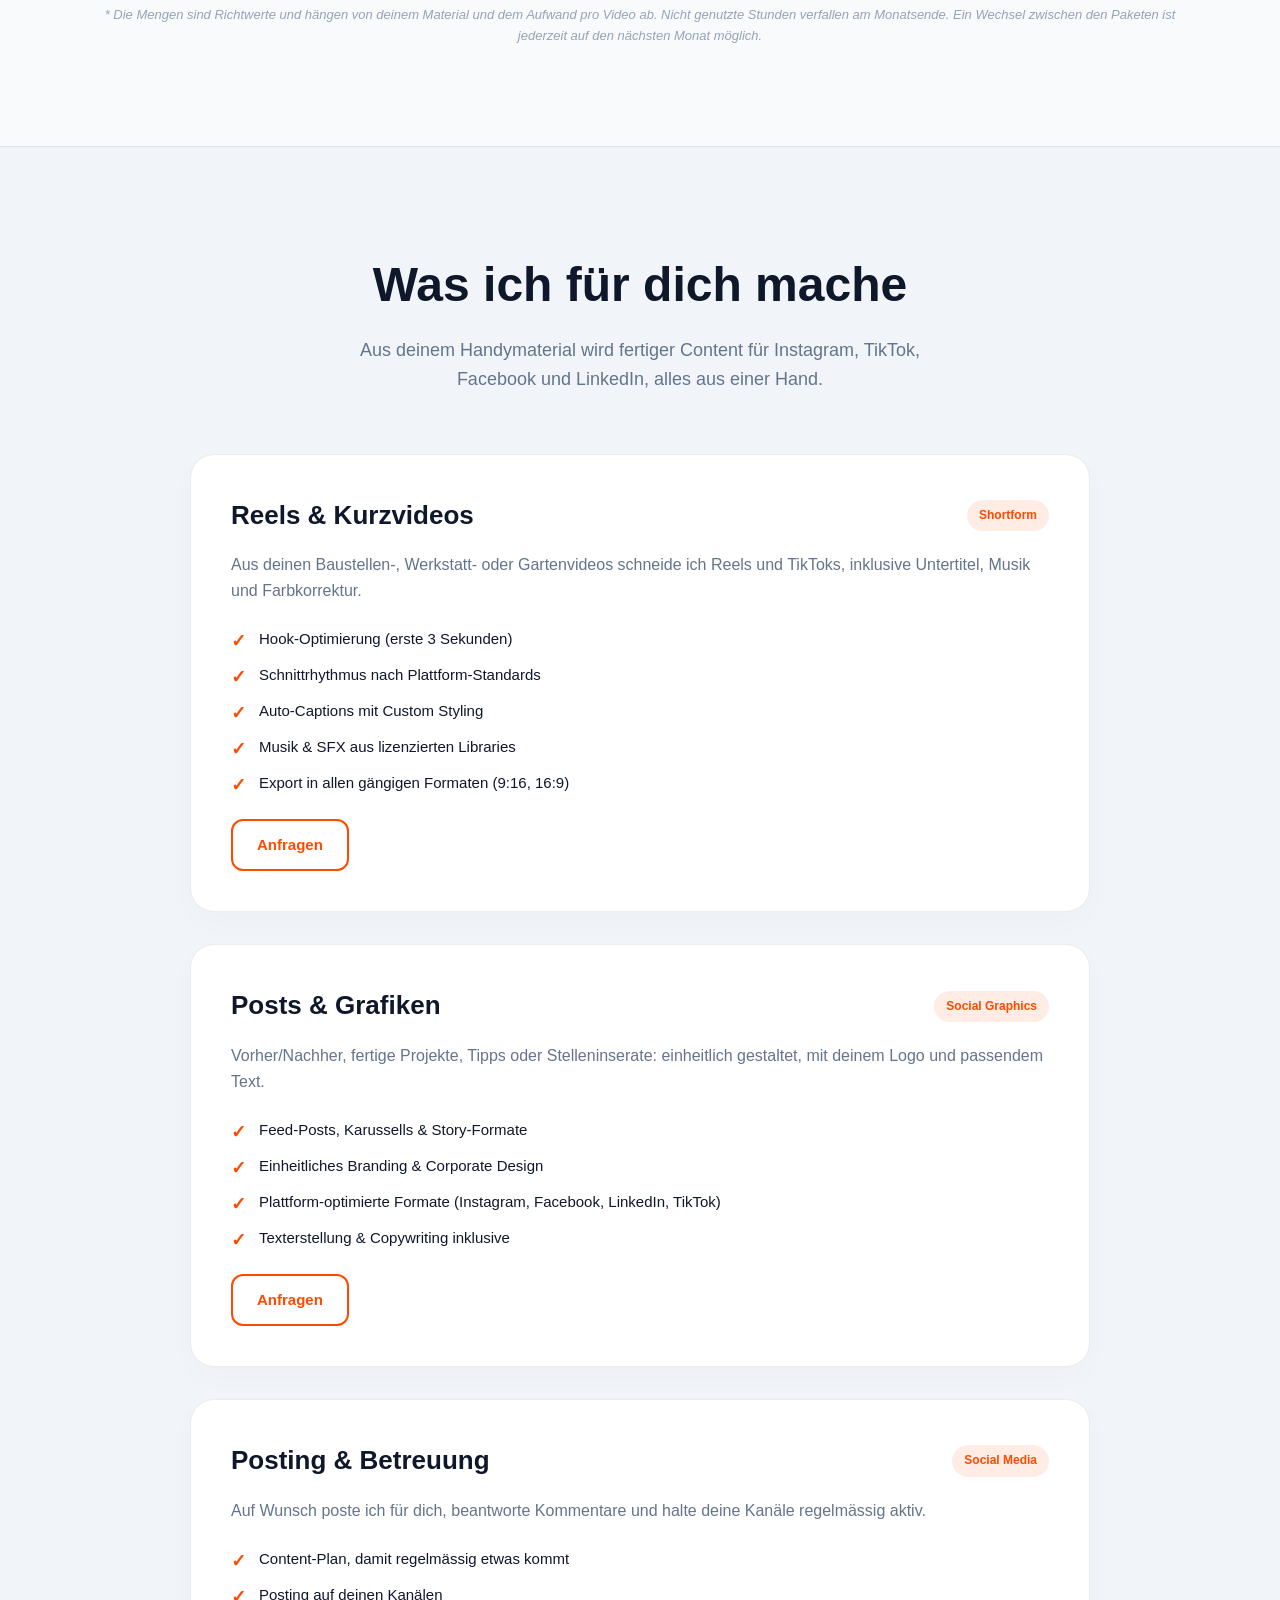
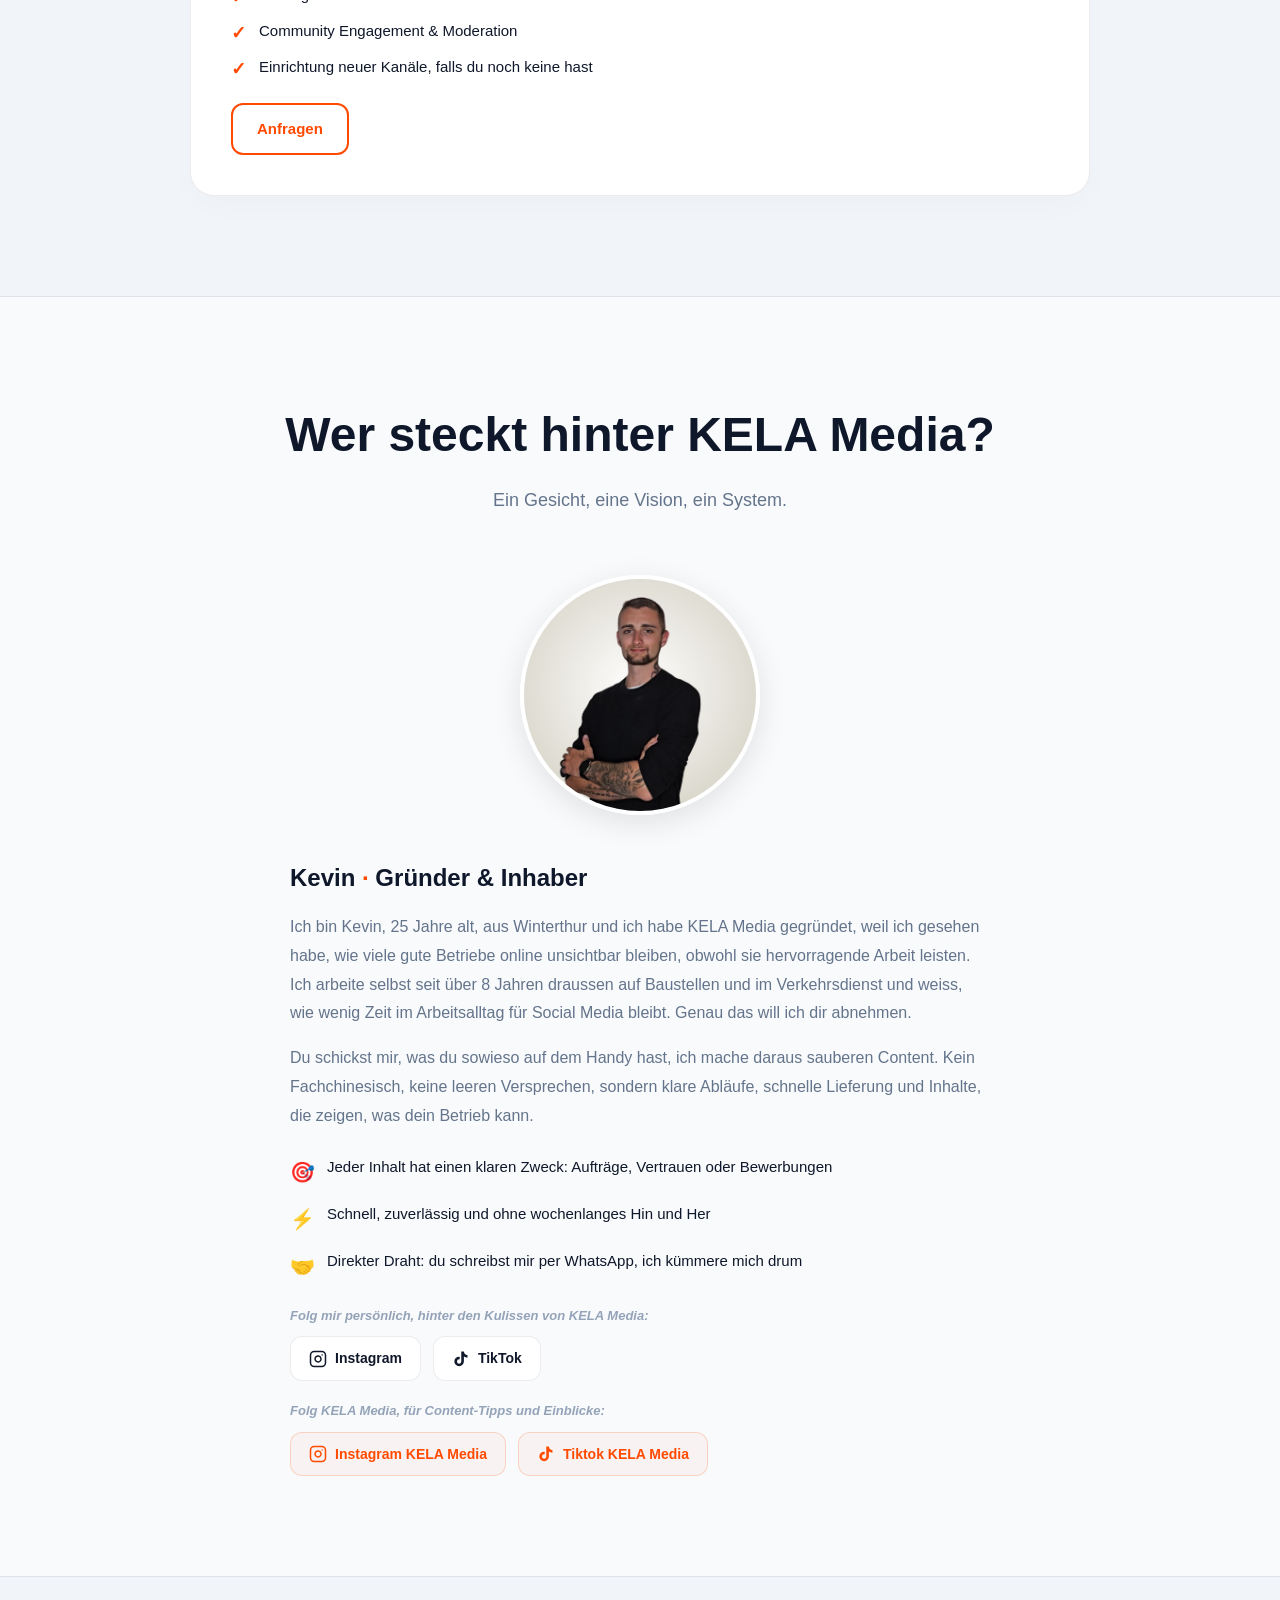
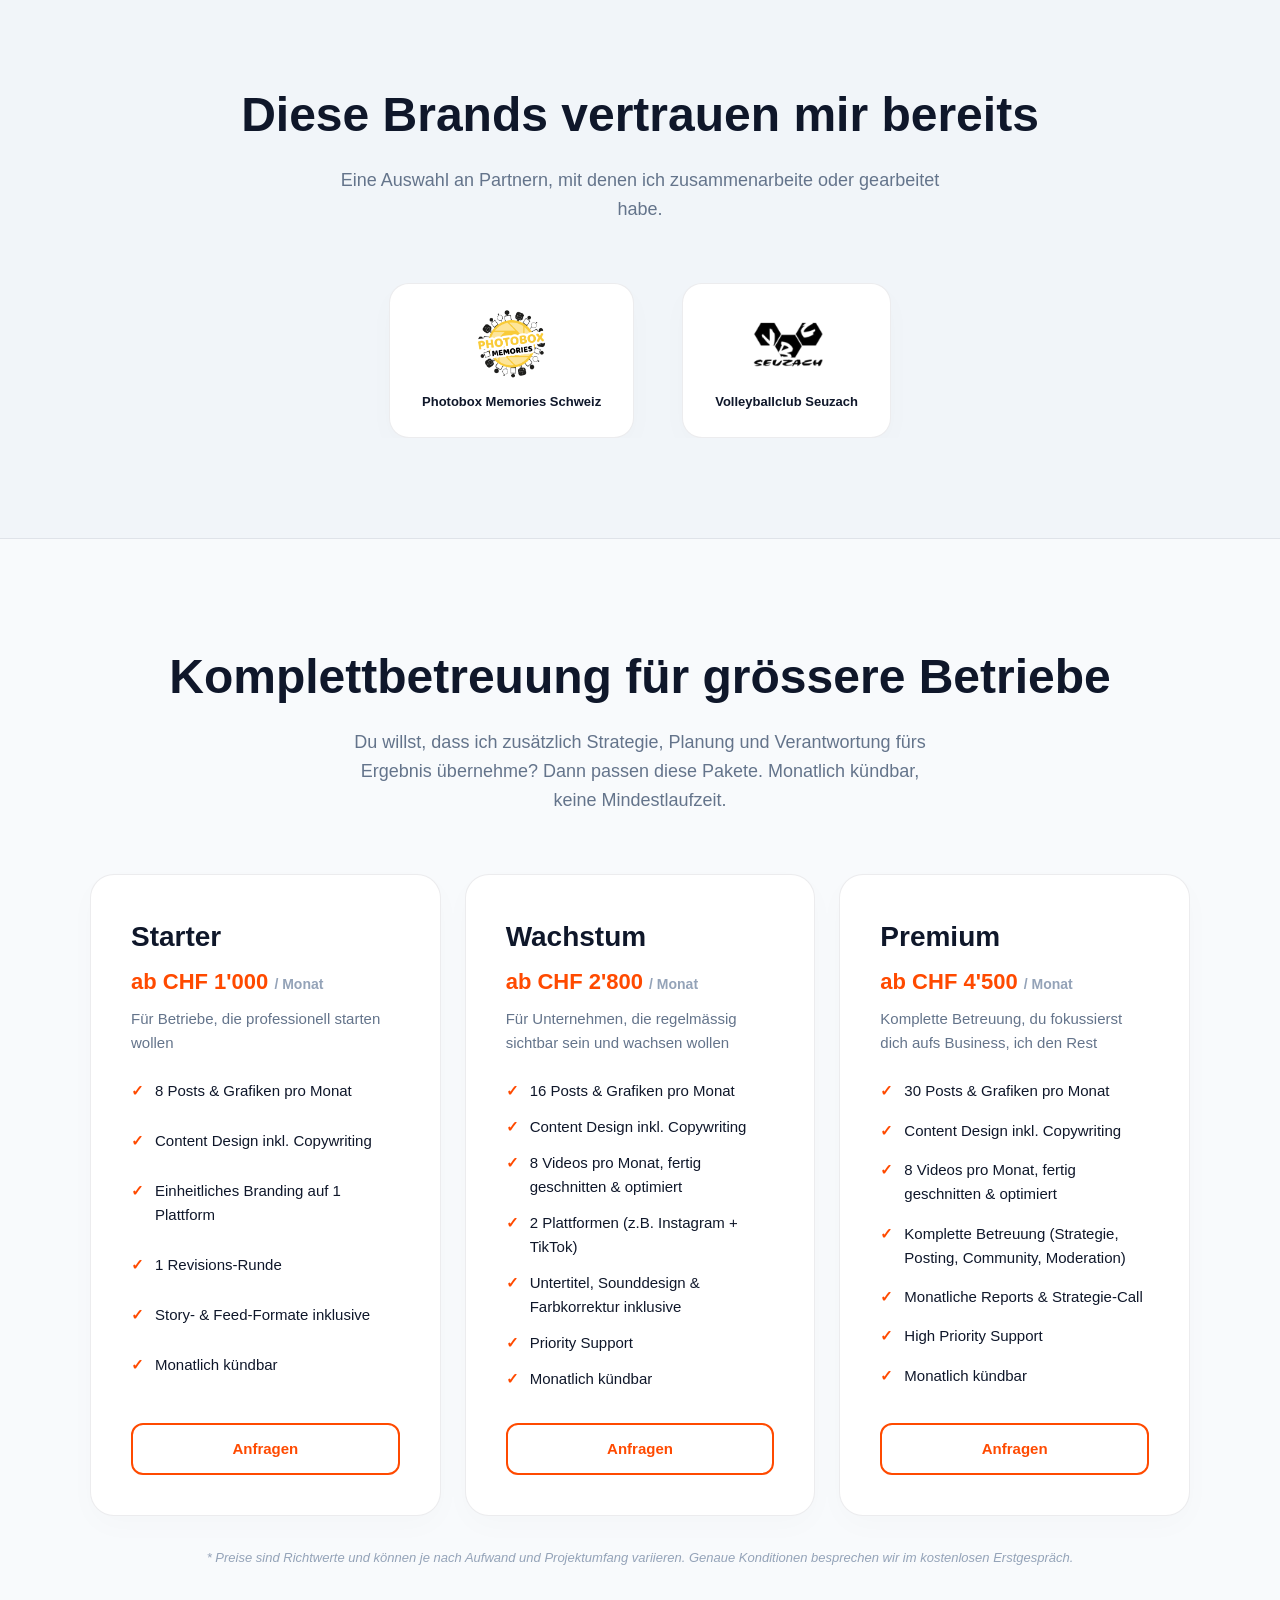
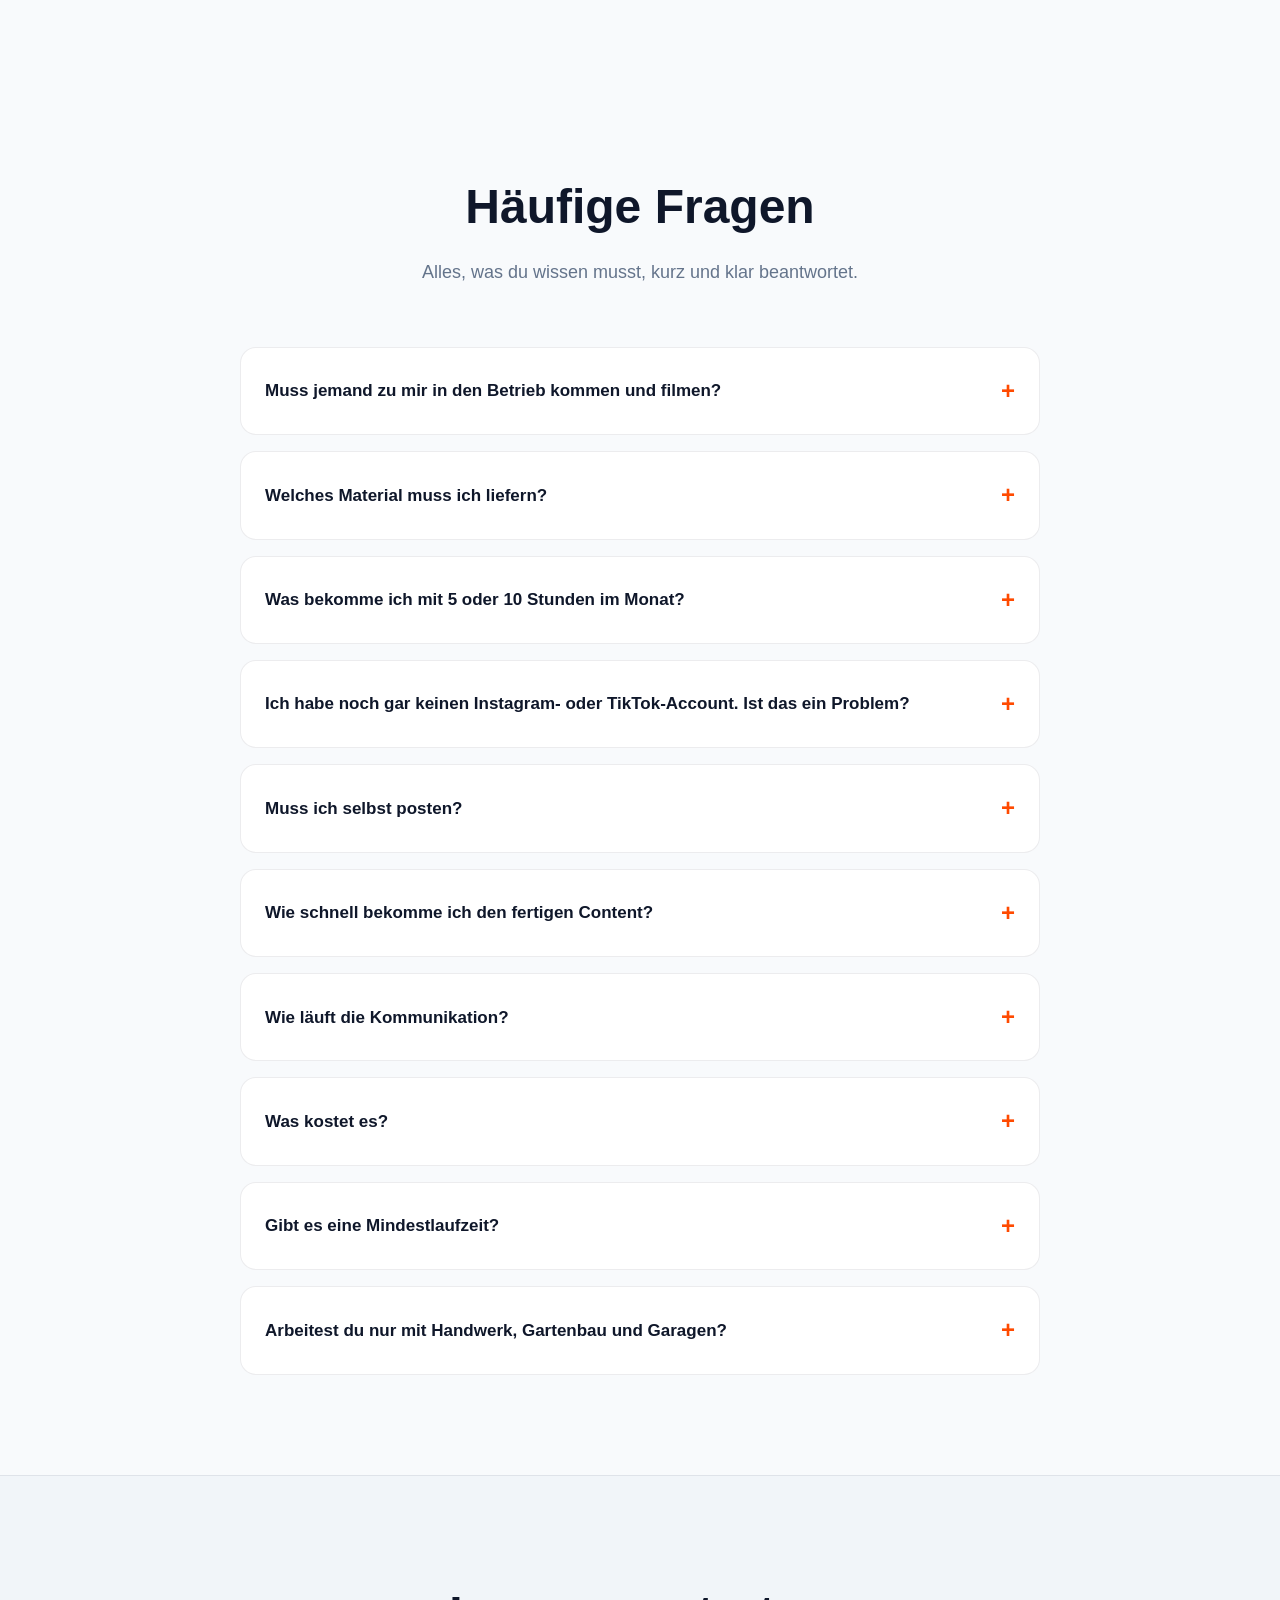
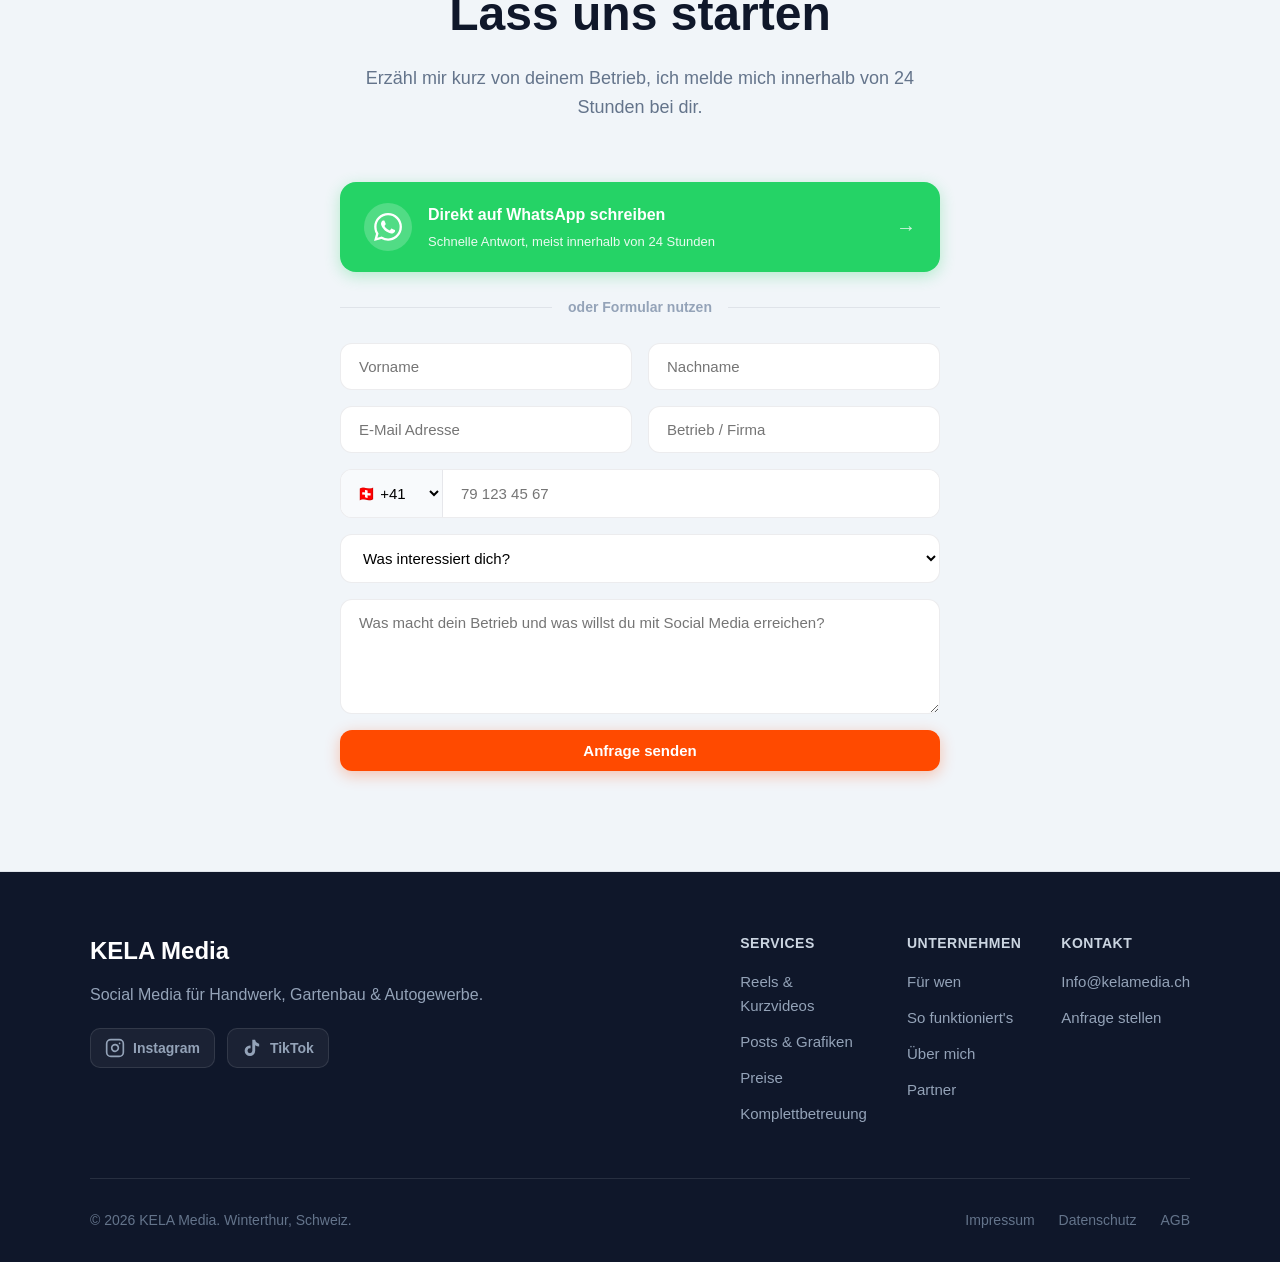
==== commit 6d588733: "Neue Positionierung: Social Media für Handwerk, Gartenbau & Autogewerbe" ====
--- a/index.html
+++ b/index.html
@@ -5,9 +5,9 @@
   <meta name="viewport" content="width=device-width, initial-scale=1.0" />
 
   <!-- SEO Meta Tags -->
-  <title>KELA Media | Social Media Agentur & Content Creation Winterthur, Schweiz</title>
-  <meta name="description" content="Social Media Management, Video Editing und Content Design für KMU und Startups in der Schweiz. Professioneller Content, der auffällt. Jetzt kostenlos anfragen.">
-  <meta name="keywords" content="Social Media Agentur Schweiz, Content Creation Winterthur, Video Editing Schweiz, Social Media Management KMU, Reels Editing, Content Design, Virtual Assistant Social Media">
+  <title>KELA Media | Social Media für Handwerk, Gartenbau & Autogewerbe – Winterthur</title>
+  <meta name="description" content="Social Media für Handwerksbetriebe, Gartenbau und Garagen in der Schweiz. Du schickst mir deine Handyvideos, ich mache daraus fertige Posts und Reels. Komplett remote, ab CHF 350 pro Monat.">
+  <meta name="keywords" content="Social Media Handwerk, Social Media Handwerksbetrieb Schweiz, Social Media Gartenbau, Social Media Garage, Instagram für Handwerker, Social Media Winterthur, Social Media VA, Reels für Handwerker">
   <meta name="author" content="Kevin Laubscher, KELA Media">
   <meta name="robots" content="index, follow">
   <link rel="canonical" href="https://kelamedia.ch/" />
@@ -15,16 +15,16 @@
   <!-- Open Graph / Facebook & LinkedIn -->
   <meta property="og:type" content="website">
   <meta property="og:url" content="https://kelamedia.ch/">
-  <meta property="og:title" content="KELA Media | Social Media Agentur & Content Creation Winterthur, Schweiz">
-  <meta property="og:description" content="Social Media Management, Video Editing und Content Design für KMU und Startups in der Schweiz. Professioneller Content, der auffällt.">
+  <meta property="og:title" content="KELA Media | Social Media für Handwerk, Gartenbau & Autogewerbe">
+  <meta property="og:description" content="Du machst saubere Arbeit. Ich sorge dafür, dass man sie sieht. Fertige Posts und Reels aus deinen Handyvideos, komplett remote.">
   <meta property="og:image" content="https://kelamedia.ch/OG-Image.png">
   <meta property="og:locale" content="de_CH">
   <meta property="og:site_name" content="KELA Media">
 
   <!-- Twitter Card -->
   <meta name="twitter:card" content="summary_large_image">
-  <meta name="twitter:title" content="KELA Media | Social Media Agentur & Content Creation Winterthur, Schweiz">
-  <meta name="twitter:description" content="Social Media Management, Video Editing und Content Design für KMU und Startups in der Schweiz.">
+  <meta name="twitter:title" content="KELA Media | Social Media für Handwerk, Gartenbau & Autogewerbe">
+  <meta name="twitter:description" content="Fertige Posts und Reels aus deinen Handyvideos, für Handwerksbetriebe, Gartenbau und Garagen in der Schweiz.">
   <meta name="twitter:image" content="https://kelamedia.ch/OG-Image.png">
 
   <!-- Schema.org LocalBusiness Markup -->
@@ -33,7 +33,7 @@
     "@context": "https://schema.org",
     "@type": "ProfessionalService",
     "name": "KELA Media",
-    "image": "https://kelamedia.ch/logo.png",
+    "image": "https://kelamedia.ch/Logo.png",
     "url": "https://kelamedia.ch/",
     "telephone": "+41798201634",
     "email": "info@kelamedia.ch",
@@ -47,7 +47,7 @@
       "@type": "Country",
       "name": "Schweiz"
     },
-    "description": "Social Media Management, Video Editing und Content Design für KMU, Startups und Personal Brands in der Schweiz.",
+    "description": "Social Media für Handwerksbetriebe, Gartenbau und Autogewerbe in der Schweiz: fertige Posts und Reels aus dem Material der Kunden, komplett remote.",
     "founder": {
       "@type": "Person",
       "name": "Kevin Laubscher"
@@ -112,17 +112,15 @@
   <header class="header">
     <div class="header-inner">
       <a class="brand" href="#top">
-        <img src="logo.png" alt="KELA Media Logo – Social Media Agentur Winterthur" class="brand-logo">
+        <img src="Logo.png" alt="KELA Media Logo – Social Media für Handwerk und Gewerbe, Winterthur" class="brand-logo">
         <span class="brand-name">KELA Media</span>
-        <span class="brand-pill">Content · Editing · Social</span>
+        <span class="brand-pill">Social Media für Handwerk & Gewerbe</span>
       </a>
       <nav class="nav">
-        <a href="#leistungen">Leistungen</a>
-        <a href="#prozess">Prozess</a>
+        <a href="#branchen">Für wen</a>
+        <a href="#prozess">So funktioniert's</a>
+        <a href="#va">Preise</a>
         <a href="#ueber-mich">Über mich</a>
-        <a href="#pakete">Pakete</a>
-        <a href="#va">VA Support</a>
-        <a href="#partner">Partner</a>
         <a href="#faq">FAQ</a>
         <a class="btn btn-primary btn-sm" href="#kontakt">Anfragen</a>
       </nav>
@@ -131,12 +129,10 @@
       </button>
     </div>
     <div class="mobile-nav" id="mobileNav">
-      <a href="#leistungen">Leistungen</a>
-      <a href="#prozess">Prozess</a>
+      <a href="#branchen">Für wen</a>
+      <a href="#prozess">So funktioniert's</a>
+      <a href="#va">Preise</a>
       <a href="#ueber-mich">Über mich</a>
-      <a href="#pakete">Pakete</a>
-      <a href="#va">VA Support</a>
-      <a href="#partner">Partner</a>
       <a href="#faq">FAQ</a>
       <a href="#kontakt" class="btn btn-primary">Jetzt anfragen</a>
     </div>
@@ -145,22 +141,248 @@
   <main id="main">
     <section class="hero">
       <div class="container">
-        <div class="hero-badge"><span class="dot"></span> Social Media Agentur für Startups, KMU & Brands in der Schweiz</div>
-        <h1 class="hero-title">Deine Social Media Agentur aus Winterthur: Content, der <span class="accent">auffällt</span> und <span class="accent">Anfragen</span> auslöst.</h1>
-        <p class="hero-sub">Content Design, Video Editing und Social Media Management für KMU und Startups in der Schweiz, als sauberes System. Damit du professionell wirkst und planbar Anfragen bekommst.</p>
+        <div class="hero-badge"><span class="dot"></span> Social Media für Handwerk, Gartenbau & Autogewerbe</div>
+        <h1 class="hero-title">Du machst saubere Arbeit. Ich sorge dafür, dass man sie <span class="accent">sieht</span>.</h1>
+        <p class="hero-sub">Du schickst mir deine Handyfotos und -videos, ich mache daraus fertige Posts und Reels für Instagram, TikTok und Facebook. Komplett remote, ohne dass du Zeit dafür brauchst.</p>
         <div class="hero-cta">
-          <a class="btn btn-primary" href="#kontakt">Projekt anfragen</a>
-          <a class="btn btn-outline" href="#leistungen">Leistungen ansehen</a>
+          <a class="btn btn-primary" href="#kontakt">Kostenlos anfragen</a>
+          <a class="btn btn-outline" href="#prozess">So funktioniert's</a>
         </div>
         <div class="hero-proof">
-          <div class="proof"><p class="proof-kpi" id="kpi1">0</p><p class="proof-label">Clips pro Monat</p></div>
-          <div class="proof"><p class="proof-kpi" id="kpi2">0</p><p class="proof-label">Tage Turnaround</p></div>
-          <div class="proof"><p class="proof-kpi" id="kpi3">0</p><p class="proof-label">Varianten pro Clip</p></div>
-        </div>
-      </div>
-    </section>
-
-    <section id="ueber-mich" class="section section-soft">
+          <div class="proof"><p class="proof-kpi" id="kpi1">0</p><p class="proof-label">% remote, kein Dreh vor Ort</p></div>
+          <div class="proof"><p class="proof-kpi" id="kpi2">0</p><p class="proof-label">Schritte bis zum fertigen Post</p></div>
+          <div class="proof"><p class="proof-kpi" id="kpi3">0</p><p class="proof-label">Stunden ab CHF 350 / Monat</p></div>
+        </div>
+      </div>
+    </section>
+
+    <section id="branchen" class="section section-soft">
+      <div class="container reveal">
+        <div class="section-head">
+          <h2>Für wen ich arbeite</h2>
+          <p>Ich bin spezialisiert auf Betriebe, die mit den Händen arbeiten und deren Arbeit man sehen kann.</p>
+        </div>
+        <div class="grid-3">
+          <div class="card card-accent">
+            <div class="card-icon">🔨</div>
+            <h3>Handwerk</h3>
+            <p>Maler, Schreiner, Elektriker, Sanitär, Maurer und Co. Ich zeige fertige Projekte, Vorher/Nachher und den Alltag auf der Baustelle.</p>
+          </div>
+          <div class="card card-accent">
+            <div class="card-icon">🌿</div>
+            <h3>Gartenbau</h3>
+            <p>Gärtner und Gartenbauer. Ich mache aus Gartenumgestaltungen, Saisonarbeiten und Pflegetipps Content, der Lust auf einen neuen Garten macht.</p>
+          </div>
+          <div class="card card-accent">
+            <div class="card-icon">🚗</div>
+            <h3>Autogewerbe</h3>
+            <p>Garagen, Carrosserien und Reifenservices. Ich mache Content aus Aufbereitungen, Reparaturen, Service-Tipps und dem Werkstatt-Alltag.</p>
+          </div>
+        </div>
+        <p class="branchen-note">Dein Betrieb ist in einer anderen Branche? Schreib mir trotzdem. Ich betreue auch andere lokale KMU.</p>
+      </div>
+    </section>
+
+    <section class="section">
+      <div class="container reveal">
+        <div class="section-head">
+          <h2>Was Social Media deinem Betrieb bringt</h2>
+          <p>Deine Kunden suchen heute auf Instagram, bevor sie anrufen. Wer dort nicht auftaucht, wird nicht gefunden.</p>
+        </div>
+        <div class="grid-3">
+          <article class="card">
+            <div class="card-icon">📞</div>
+            <h3>Neue Aufträge</h3>
+            <p>Wer deine Arbeit regelmässig sieht, denkt beim nächsten Projekt an dich. So wirst du in deiner Region sichtbar.</p>
+          </article>
+          <article class="card">
+            <div class="card-icon">🤝</div>
+            <h3>Vertrauen</h3>
+            <p>Fertige Projekte und echte Einblicke zeigen, dass du sauber arbeitest. Das überzeugt mehr als jede Werbung.</p>
+          </article>
+          <article class="card">
+            <div class="card-icon">👷</div>
+            <h3>Fachkräfte & Lernende</h3>
+            <p>Wer zeigt, wie es im Betrieb aussieht, bekommt leichter Bewerbungen, gerade von jungen Leuten, die auf TikTok und Instagram unterwegs sind.</p>
+          </article>
+        </div>
+      </div>
+    </section>
+
+    <section id="prozess" class="section section-soft">
+      <div class="container reveal">
+        <div class="section-head">
+          <h2>So funktioniert's</h2>
+          <p>In drei Schritten zum fertigen Content, ohne dass du dich um etwas kümmern musst.</p>
+        </div>
+        <div class="process-timeline">
+          <div class="process-step">
+            <div class="process-number">01</div>
+            <div class="process-content">
+              <h3>Du schickst mir dein Material</h3>
+              <p>Fotos und Videos, die du sowieso auf dem Handy hast, einfach per WhatsApp oder Link. Ein Dreh vor Ort ist nicht nötig. Ich sage dir gerne, worauf du beim Filmen achten kannst.</p>
+            </div>
+          </div>
+          <div class="process-step">
+            <div class="process-number">02</div>
+            <div class="process-content">
+              <h3>Ich mache daraus fertigen Content</h3>
+              <p>Ich schneide Reels, gestalte Posts mit deinem Logo und schreibe die Texte dazu. Du bekommst alles zur Freigabe, eine Korrekturrunde ist inklusive.</p>
+            </div>
+          </div>
+          <div class="process-step">
+            <div class="process-number">03</div>
+            <div class="process-content">
+              <h3>Du postest oder ich poste</h3>
+              <p>Du entscheidest: Entweder bekommst du alles fertig zum Hochladen, oder ich poste direkt auf deinen Kanälen und beantworte Kommentare.</p>
+            </div>
+          </div>
+        </div>
+      </div>
+    </section>
+
+    <section id="va" class="section">
+      <div class="container reveal">
+        <div class="section-head">
+          <h2>Preise</h2>
+          <p>Planbare Monatspakete oder flexibel nach Stunden. Monatlich kündbar, keine Mindestlaufzeit.</p>
+        </div>
+
+        <div class="va-intro-box">
+          <p>Du brauchst keine Social-Media-Strategie und kein Fachwissen. Du schickst mir dein Material, ich mache daraus fertigen Content. Bei jedem Paket siehst du, was du ungefähr pro Monat bekommst.</p>
+        </div>
+
+        <div class="grid-3">
+          <div class="price-card">
+            <h3>Basic</h3>
+            <p class="price-tag">CHF 350 <span>/ Monat</span></p>
+            <p class="price-desc">5 Stunden pro Monat, ideal für den Einstieg</p>
+            <div class="price-output">
+              <strong>Das bekommst du ungefähr:</strong>
+              <span>4 Posts (1 pro Woche) + 1 kurzes Reel</span>
+            </div>
+            <ul class="price-features">
+              <li>Posts & Grafiken aus deinem Material</li>
+              <li>Texte & Hashtags</li>
+              <li>Posting auf deinen Kanälen</li>
+              <li>Monatlich kündbar</li>
+            </ul>
+            <a href="#kontakt" class="btn btn-outline full">Anfragen</a>
+          </div>
+
+          <div class="price-card featured">
+            <div class="featured-badge">Empfohlen</div>
+            <h3>Standard</h3>
+            <p class="price-tag">CHF 650 <span>/ Monat</span></p>
+            <p class="price-desc">10 Stunden pro Monat, für regelmässige Präsenz</p>
+            <div class="price-output">
+              <strong>Das bekommst du ungefähr:</strong>
+              <span>4 Posts + 3–4 Reels</span>
+            </div>
+            <ul class="price-features">
+              <li>Alles aus Basic</li>
+              <li>Reels & TikToks mit Untertiteln und Musik</li>
+              <li>Kommentare & Nachrichten beantworten</li>
+              <li>Monatlich kündbar</li>
+            </ul>
+            <a href="#kontakt" class="btn btn-primary full">Anfragen</a>
+          </div>
+
+          <div class="price-card">
+            <h3>Pro</h3>
+            <p class="price-tag">CHF 1'200 <span>/ Monat</span></p>
+            <p class="price-desc">20 Stunden pro Monat, für aktive Kanäle auf mehreren Plattformen</p>
+            <div class="price-output">
+              <strong>Das bekommst du ungefähr:</strong>
+              <span>8 Posts + 6–8 Reels</span>
+            </div>
+            <ul class="price-features">
+              <li>Alles aus Standard</li>
+              <li>Content-Plan für den Monat</li>
+              <li>Mehrere Plattformen (z.B. Instagram + TikTok)</li>
+              <li>Kurzer Monatsrückblick mit den wichtigsten Zahlen</li>
+              <li>Monatlich kündbar</li>
+            </ul>
+            <a href="#kontakt" class="btn btn-outline full">Anfragen</a>
+          </div>
+        </div>
+
+        <div class="va-divider" style="margin-top: 48px;"><span>oder flexibel nach Aufwand</span></div>
+
+        <div class="va-hourly-wrap">
+          <div class="price-card">
+            <h3>Einzelstunden</h3>
+            <p class="price-tag">CHF 70 <span>/ Std.</span></p>
+            <p class="price-desc">Für einzelne Projekte oder wenn du es zuerst testen willst</p>
+            <ul class="price-features">
+              <li>Einzelne Reels oder Posts</li>
+              <li>Einrichtung neuer Kanäle</li>
+              <li>Abrechnung nach effektivem Aufwand</li>
+            </ul>
+            <a href="#kontakt" class="btn btn-outline full">Anfragen</a>
+          </div>
+        </div>
+        <p class="price-note">* Die Mengen sind Richtwerte und hängen von deinem Material und dem Aufwand pro Video ab. Nicht genutzte Stunden verfallen am Monatsende. Ein Wechsel zwischen den Paketen ist jederzeit auf den nächsten Monat möglich.</p>
+      </div>
+    </section>
+
+    <section id="leistungen" class="section section-soft">
+      <div class="container reveal">
+        <div class="section-head">
+          <h2>Was ich für dich mache</h2>
+          <p>Aus deinem Handymaterial wird fertiger Content für Instagram, TikTok, Facebook und LinkedIn, alles aus einer Hand.</p>
+        </div>
+        <div class="service-grid">
+          <article class="service-card">
+            <div class="service-header">
+              <h3>Reels & Kurzvideos</h3>
+              <span class="service-tag">Shortform</span>
+            </div>
+            <p class="service-desc">Aus deinen Baustellen-, Werkstatt- oder Gartenvideos schneide ich Reels und TikToks, inklusive Untertitel, Musik und Farbkorrektur.</p>
+            <ul class="service-list">
+              <li>Hook-Optimierung (erste 3 Sekunden)</li>
+              <li>Schnittrhythmus nach Plattform-Standards</li>
+              <li>Auto-Captions mit Custom Styling</li>
+              <li>Musik & SFX aus lizenzierten Libraries</li>
+              <li>Export in allen gängigen Formaten (9:16, 16:9)</li>
+            </ul>
+            <a href="#kontakt" class="btn btn-outline" style="margin-top: 24px;">Anfragen</a>
+          </article>
+
+          <article class="service-card">
+            <div class="service-header">
+              <h3>Posts & Grafiken</h3>
+              <span class="service-tag">Social Graphics</span>
+            </div>
+            <p class="service-desc">Vorher/Nachher, fertige Projekte, Tipps oder Stelleninserate: einheitlich gestaltet, mit deinem Logo und passendem Text.</p>
+            <ul class="service-list">
+              <li>Feed-Posts, Karussells & Story-Formate</li>
+              <li>Einheitliches Branding & Corporate Design</li>
+              <li>Plattform-optimierte Formate (Instagram, Facebook, LinkedIn, TikTok)</li>
+              <li>Texterstellung & Copywriting inklusive</li>
+            </ul>
+            <a href="#kontakt" class="btn btn-outline" style="margin-top: 24px;">Anfragen</a>
+          </article>
+
+          <article class="service-card">
+            <div class="service-header">
+              <h3>Posting & Betreuung</h3>
+              <span class="service-tag">Social Media</span>
+            </div>
+            <p class="service-desc">Auf Wunsch poste ich für dich, beantworte Kommentare und halte deine Kanäle regelmässig aktiv.</p>
+            <ul class="service-list">
+              <li>Content-Plan, damit regelmässig etwas kommt</li>
+              <li>Posting auf deinen Kanälen</li>
+              <li>Community Engagement & Moderation</li>
+              <li>Einrichtung neuer Kanäle, falls du noch keine hast</li>
+            </ul>
+            <a href="#kontakt" class="btn btn-outline" style="margin-top: 24px;">Anfragen</a>
+          </article>
+        </div>
+      </div>
+    </section>
+
+    <section id="ueber-mich" class="section">
       <div class="container reveal">
         <div class="section-head">
           <h2>Wer steckt hinter KELA Media?</h2>
@@ -168,16 +390,16 @@
         </div>
         <div class="about-wrapper">
           <div class="about-image-wrap">
-            <img src="kevin.jpg" alt="Kevin Laubscher – Gründer von KELA Media, Social Media Agentur Winterthur" class="about-image">
+            <img src="Kevin.JPG" alt="Kevin Laubscher – Gründer von KELA Media, Social Media Agentur Winterthur" class="about-image">
           </div>
           <div class="about-content">
             <h3 class="about-name">Kevin <span class="accent">·</span> Gründer & Inhaber</h3>
-            <p class="about-text">Ich bin Kevin, 25 Jahre alt, aus Winterthur und ich habe KELA Media gegründet, weil ich gesehen habe wie viele gute Unternehmen online unsichtbar bleiben, obwohl sie hervorragende Arbeit leisten. Das wollte ich ändern.</p>
-            <p class="about-text">Mit KELA Media bringe ich System in deinen Content. Kein Chaos, keine leeren Versprechen, sondern klare Prozesse, schnelle Lieferung und Inhalte, die wirklich etwas bewegen. Ich verbinde kreatives Handwerk mit strategischem Denken, damit deine Marke nicht nur gut aussieht, sondern auch Resultate erzielt.</p>
+            <p class="about-text">Ich bin Kevin, 25 Jahre alt, aus Winterthur und ich habe KELA Media gegründet, weil ich gesehen habe, wie viele gute Betriebe online unsichtbar bleiben, obwohl sie hervorragende Arbeit leisten. Ich arbeite selbst seit über 8 Jahren draussen auf Baustellen und im Verkehrsdienst und weiss, wie wenig Zeit im Arbeitsalltag für Social Media bleibt. Genau das will ich dir abnehmen.</p>
+            <p class="about-text">Du schickst mir, was du sowieso auf dem Handy hast, ich mache daraus sauberen Content. Kein Fachchinesisch, keine leeren Versprechen, sondern klare Abläufe, schnelle Lieferung und Inhalte, die zeigen, was dein Betrieb kann.</p>
             <ul class="about-list">
               <li>
                 <span class="about-list-icon">🎯</span>
-                <span>Performance vor Ästhetik: jeder Inhalt hat einen klaren Zweck</span>
+                <span>Jeder Inhalt hat einen klaren Zweck: Aufträge, Vertrauen oder Bewerbungen</span>
               </li>
               <li>
                 <span class="about-list-icon">⚡</span>
@@ -185,7 +407,7 @@
               </li>
               <li>
                 <span class="about-list-icon">🤝</span>
-                <span>Direkte Zusammenarbeit: du hast immer eine Ansprechperson</span>
+                <span>Direkter Draht: du schreibst mir per WhatsApp, ich kümmere mich drum</span>
               </li>
             </ul>
 
@@ -236,129 +458,26 @@
       </div>
     </section>
 
-      <section class="section">
-      <div class="container reveal">
-        <div class="section-head">
-          <h2>Warum KELA Media als Social Media Agentur?</h2>
-          <p>Ich kombiniere Kreativität mit System, für konstanten Output ohne Chaos, egal ob Video Editing, Content Design oder komplettes Social Media Management.</p>
-        </div>
-        <div class="grid-3">
-          <article class="card">
-            <div class="card-icon">⚡</div>
-            <h3>Schneller Turnaround</h3>
-            <p>Deine Inhalte sind in 3–5 Werktagen fertig. Kein wochenlanges Warten, sondern planbare Deadlines für deine Content-Pipeline.</p>
-          </article>
-          <article class="card">
-            <div class="card-icon">🎯</div>
-            <h3>Performance-Fokus</h3>
-            <p>Ich erstelle keinen Content um des Contents willen, alles ist auf Reichweite, Engagement und Conversion ausgerichtet. Jedes Format hat einen Zweck.</p>
-          </article>
-          <article class="card">
-            <div class="card-icon">🔄</div>
-            <h3>Konsistentes System</h3>
-            <p>Einmal Briefing, dann läuft's. Du bekommst einen festen Workflow, klare Liefertermine und gleichbleibende Qualität, egal welche Leistungen du buchst.</p>
-          </article>
-        </div>
-      </div>
-    </section>
-
-    <section id="leistungen" class="section">
-      <div class="container reveal">
-        <div class="section-head">
-          <h2>Leistungen</h2>
-          <p>Social Media Management, Video Editing und Content Design aus einer Hand, von einzelnen Clips bis zum kompletten System für dein Unternehmen in der Schweiz.</p>
-        </div>
-        <div class="service-grid">
-          <article class="service-card">
-            <div class="service-header">
-              <h3>Video Editing</h3>
-              <span class="service-tag">Shortform</span>
-            </div>
-            <p class="service-desc">Professionelles Reels-Editing, TikTok-Content und YouTube Shorts Schnitt. Inkl. dynamischer Untertitel, Sounddesign und Farbkorrektur, ideal wenn du Instagram Reels erstellen lassen möchtest.</p>
-            <ul class="service-list">
-              <li>Hook-Optimierung (erste 3 Sekunden)</li>
-              <li>Schnittrhythmus nach Plattform-Standards</li>
-              <li>Auto-Captions mit Custom Styling</li>
-              <li>Musik & SFX aus lizenzierten Libraries</li>
-              <li>Export in allen gängigen Formaten (9:16, 16:9)</li>
-            </ul>
-            <a href="#kontakt" class="btn btn-outline" style="margin-top: 24px;">Anfragen</a>
-          </article>
-
-          <article class="service-card">
-            <div class="service-header">
-              <h3>Content Design</h3>
-              <span class="service-tag">Social Graphics</span>
-            </div>
-            <p class="service-desc">Visuelle Posts, die deine Marke einheitlich und professionell auf allen Plattformen repräsentieren.</p>
-            <ul class="service-list">
-              <li>Feed-Posts, Karussells & Story-Formate</li>
-              <li>Einheitliches Branding & Corporate Design</li>
-              <li>Plattform-optimierte Formate (Instagram, Facebook, LinkedIn, TikTok)</li>
-              <li>Texterstellung & Copywriting inklusive</li>
-            </ul>
-            <a href="#kontakt" class="btn btn-outline" style="margin-top: 24px;">Anfragen</a>
-          </article>
-
-          <article class="service-card">
-            <div class="service-header">
-              <h3>Social Media Management</h3>
-              <span class="service-tag">Social Media</span>
-            </div>
-            <p class="service-desc">Komplette Betreuung deiner Social-Media-Kanäle mit Strategie, Content-Planung und Community Management.</p>
-            <ul class="service-list">
-              <li>Monatliche Content-Strategie & Kalender</li>
-              <li>Regelmässiges Posting auf deinen Kanälen</li>
-              <li>Performance-Tracking & Optimierung</li>
-              <li>Community Engagement & Moderation</li>
-              <li>Monatliche Reports mit klaren Insights</li>
-            </ul>
-            <a href="#kontakt" class="btn btn-outline" style="margin-top: 24px;">Anfragen</a>
-          </article>
-        </div>
-      </div>
-    </section>
-
-    <section id="prozess" class="section section-soft">
-      <div class="container reveal">
-        <div class="section-head">
-          <h2>So arbeiten wir zusammen</h2>
-          <p>Ein klarer Prozess, der dir Zeit spart und Ergebnisse liefert.</p>
-        </div>
-        <div class="process-timeline">
-          <div class="process-step">
-            <div class="process-number">01</div>
-            <div class="process-content">
-              <h3>Kickoff & Briefing</h3>
-              <p>Ich bespreche mit dir deine Ziele, Zielgruppe und welche Leistungen du benötigst, ob einzeln oder als Kombination.</p>
-            </div>
-          </div>
-          <div class="process-step">
-            <div class="process-number">02</div>
-            <div class="process-content">
-              <h3>Konzept & Strategie</h3>
-              <p>Ich entwickle einen massgeschneiderten Plan, abgestimmt auf deine gebuchten Services und Plattformen. Du gibst Feedback, ich iteriere schnell.</p>
-            </div>
-          </div>
-          <div class="process-step">
-            <div class="process-number">03</div>
-            <div class="process-content">
-              <h3>Produktion & Umsetzung</h3>
-              <p>Ich setze deine Inhalte um, egal ob Video Editing, Content Design oder Social Media Management. Alles aus einer Hand.</p>
-            </div>
-          </div>
-          <div class="process-step">
-            <div class="process-number">04</div>
-            <div class="process-content">
-              <h3>Review & Lieferung</h3>
-              <p>Du erhältst alle finalen Ergebnisse zur Freigabe. Eine Revisions-Runde ist inklusive. Danach geht alles gebrauchsfertig raus.</p>
-            </div>
-          </div>
-        </div>
-      </div>
-    </section>
-
-   <!-- <section id="cases" class="section section-soft">
+    <section id="partner" class="section section-soft">
+      <div class="container reveal">
+        <div class="section-head">
+          <h2>Diese Brands vertrauen mir bereits</h2>
+          <p>Eine Auswahl an Partnern, mit denen ich zusammenarbeite oder gearbeitet habe.</p>
+        </div>
+        <div class="partner-grid">
+          <div class="partner-logo">
+            <img src="photobox-memories-logo.png" alt="Photobox Memories Schweiz Logo – Kunde von KELA Media">
+            <span class="partner-name">Photobox Memories Schweiz</span>
+          </div>
+          <div class="partner-logo">
+            <img src="vbc-seuzach-logo.png" alt="Volleyballclub Seuzach Logo – Kunde von KELA Media">
+            <span class="partner-name">Volleyballclub Seuzach</span>
+          </div>
+        </div>
+      </div>
+    </section>
+
+    <!-- <section id="cases" class="section section-soft">
       <div class="container reveal">
         <div class="section-head">
           <h2>Cases</h2>
@@ -397,14 +516,14 @@
     <section id="pakete" class="section">
       <div class="container reveal">
         <div class="section-head">
-          <h2>Pakete</h2>
-          <p>Wähle das Paket, das zu deinem Bedarf passt. Monatlich kündbar, keine Mindestlaufzeit.</p>
+          <h2>Komplettbetreuung für grössere Betriebe</h2>
+          <p>Du willst, dass ich zusätzlich Strategie, Planung und Verantwortung fürs Ergebnis übernehme? Dann passen diese Pakete. Monatlich kündbar, keine Mindestlaufzeit.</p>
         </div>
         <div class="grid-3">
           <div class="price-card">
             <h3>Starter</h3>
             <p class="price-tag">ab CHF 1'000 <span>/ Monat</span></p>
-            <p class="price-desc">Ideal für KMUs, die professionell starten wollen</p>
+            <p class="price-desc">Für Betriebe, die professionell starten wollen</p>
             <ul class="price-features">
               <li>8 Posts & Grafiken pro Monat</li>
               <li>Content Design inkl. Copywriting</li>
@@ -416,8 +535,7 @@
             <a href="#kontakt" class="btn btn-outline full">Anfragen</a>
           </div>
 
-          <div class="price-card featured">
-            <div class="featured-badge">Beliebtestes Paket</div>
+          <div class="price-card">
             <h3>Wachstum</h3>
             <p class="price-tag">ab CHF 2'800 <span>/ Monat</span></p>
             <p class="price-desc">Für Unternehmen, die regelmässig sichtbar sein und wachsen wollen</p>
@@ -430,7 +548,7 @@
               <li>Priority Support</li>
               <li>Monatlich kündbar</li>
             </ul>
-            <a href="#kontakt" class="btn btn-primary full">Anfragen</a>
+            <a href="#kontakt" class="btn btn-outline full">Anfragen</a>
           </div>
 
           <div class="price-card">
@@ -441,7 +559,7 @@
               <li>30 Posts & Grafiken pro Monat</li>
               <li>Content Design inkl. Copywriting</li>
               <li>8 Videos pro Monat, fertig geschnitten & optimiert</li>
-              <li>Social Media Management (Strategie, Posting, Community, Moderation)</li>
+              <li>Komplette Betreuung (Strategie, Posting, Community, Moderation)</li>
               <li>Monatliche Reports & Strategie-Call</li>
               <li>High Priority Support</li>
               <li>Monatlich kündbar</li>
@@ -453,126 +571,6 @@
       </div>
     </section>
 
-    <section id="va" class="section section-soft">
-      <div class="container reveal">
-        <div class="section-head">
-          <h2>Social Media VA (Virtuelle Assistenz)</h2>
-          <p>Für alle, die bereits eine Strategie oder klare Vorgaben haben und nur Unterstützung bei der Umsetzung brauchen.</p>
-        </div>
-
-        <div class="va-intro-box">
-          <p>Im Unterschied zu den Agentur-Paketen oben übernehme ich als Social Media VA keine Strategie und keine Verantwortung fürs Ergebnis. Ich arbeite nach deinen Vorgaben, flexibel und stundenbasiert, ideal wenn du selbst weisst, was du willst, aber die Zeit für die Umsetzung fehlt.</p>
-        </div>
-
-        <div class="va-hourly-wrap">
-          <div class="price-card">
-            <h3>Einzelstunden</h3>
-            <p class="price-tag">CHF 70 <span>/ Std.</span></p>
-            <p class="price-desc">Flexible Unterstützung im Bedarfsfall, ohne feste Bindung</p>
-            <ul class="price-features">
-              <li>Posting nach deinen Vorgaben</li>
-              <li>Community-Management</li>
-              <li>Reels-/TikTok-Schnitt</li>
-              <li>Caption-Writing</li>
-              <li>Hashtag- & Trend-Recherche</li>
-              <li>Abrechnung nach effektivem Aufwand</li>
-            </ul>
-            <a href="#kontakt" class="btn btn-outline full">Anfragen</a>
-          </div>
-        </div>
-
-        <div class="va-divider"><span>oder als monatlicher Retainer</span></div>
-
-        <div class="grid-3">
-          <div class="price-card">
-            <h3>VA Basic</h3>
-            <p class="price-tag">CHF 350 <span>/ Monat</span></p>
-            <p class="price-desc">5 Stunden pro Monat</p>
-            <ul class="price-features">
-              <li>Posting nach Vorgabe</li>
-              <li>Community-Management</li>
-              <li>Feste, planbare Stunden</li>
-              <li>Monatlich kündbar</li>
-            </ul>
-            <a href="#kontakt" class="btn btn-outline full">Anfragen</a>
-          </div>
-
-          <div class="price-card featured">
-            <div class="featured-badge">Beliebtester Retainer</div>
-            <h3>VA Standard</h3>
-            <p class="price-tag">CHF 650 <span>/ Monat</span></p>
-            <p class="price-desc">10 Stunden pro Monat</p>
-            <ul class="price-features">
-              <li>Posting nach Vorgabe</li>
-              <li>Reels-/TikTok-Schnitt</li>
-              <li>Caption-Writing</li>
-              <li>Community-Management</li>
-              <li>Hashtag- & Trend-Recherche</li>
-              <li>Monatlich kündbar</li>
-            </ul>
-            <a href="#kontakt" class="btn btn-primary full">Anfragen</a>
-          </div>
-
-          <div class="price-card">
-            <h3>VA Pro</h3>
-            <p class="price-tag">CHF 1'200 <span>/ Monat</span></p>
-            <p class="price-desc">20 Stunden pro Monat</p>
-            <ul class="price-features">
-              <li>Alles aus VA Standard</li>
-              <li>Redaktionsplan pflegen</li>
-              <li>Basic-Reporting</li>
-              <li>Priorisierte Bearbeitung</li>
-              <li>Monatlich kündbar</li>
-            </ul>
-            <a href="#kontakt" class="btn btn-outline full">Anfragen</a>
-          </div>
-        </div>
-        <p class="price-note">* Nicht genutzte Stunden verfallen am Monatsende. Ein Wechsel zwischen den Stufen ist jederzeit auf den nächsten Monat möglich.</p>
-      </div>
-    </section>
-
-    <section id="partner" class="section">
-      <div class="container reveal">
-        <div class="section-head">
-          <h2>Diese Brands vertrauen mir bereits</h2>
-          <p>Eine Auswahl an Partnern, mit denen ich zusammenarbeite oder gearbeitet habe.</p>
-        </div>
-        <div class="partner-grid">
-          <div class="partner-logo">
-            <img src="photobox-memories-logo.png" alt="Photobox Memories Schweiz Logo – Kunde von KELA Media">
-            <span class="partner-name">Photobox Memories Schweiz</span>
-          </div>
-          <div class="partner-logo">
-            <img src="vbc-seuzach-logo.png" alt="Volleyballclub Seuzach Logo – Kunde von KELA Media">
-            <span class="partner-name">Volleyballclub Seuzach</span>
-          </div>
-        </div>
-      </div>
-    </section>
-
-    <section class="section section-soft">
-      <div class="container reveal">
-        <div class="section-head">
-          <h2>Für wen ich arbeite</h2>
-          <p>Meine Kunden kommen aus verschiedenen Branchen in der Schweiz, alle mit dem Ziel, Social Media endlich richtig zu nutzen.</p>
-        </div>
-        <div class="grid-3">
-          <div class="card card-accent">
-            <h3>Startups</h3>
-            <p>Ihr wollt schnell sichtbar werden und professionell auftreten? Ich liefere euch Content, der eure Marke von Anfang an stark positioniert.</p>
-          </div>
-          <div class="card card-accent">
-            <h3>KMU</h3>
-            <p>Ihr habt ein solides Business, aber wenig Zeit für Social Media? Ich übernehme Design, Editing und auf Wunsch die komplette Betreuung eurer Kanäle.</p>
-          </div>
-          <div class="card card-accent">
-            <h3>Personal Brands & Coaches</h3>
-            <p>Ihr habt wertvolle Inhalte, aber keine Zeit für die Umsetzung? Ich mache daraus professionellen Content, der eure Reichweite aufbaut und Vertrauen schafft.</p>
-          </div>
-        </div>
-      </div>
-    </section>
-
     <section id="faq" class="section">
       <div class="container reveal">
         <div class="section-head">
@@ -581,48 +579,44 @@
         </div>
         <div class="faq-grid">
           <details class="faq-item">
-            <summary>Wie schnell sind die Videos fertig?</summary>
-            <p>In der Regel innerhalb von 3–5 Werktagen nach Erhalt des Briefings und Materials. Bei dringenden Projekten kann ich auch Express-Lieferungen anbieten.</p>
-          </details>
-          <details class="faq-item">
-            <summary>Erstellst du auch die Skripte?</summary>
-            <p>Ja, absolut! Ich unterstütze dich beim kompletten Prozess, von der Idee über das Scripting bis zum finalen Schnitt. Du kannst mir aber auch einfach dein Rohmaterial schicken.</p>
-          </details>
-          <details class="faq-item">
-            <summary>Welches Material muss ich bereitstellen?</summary>
-            <p>Das hängt vom Projekt ab. Für Editing-Projekte brauchst du Rohmaterial (Videos, Fotos, B-Roll). Für Content Design liefere ich alles, du gibst nur das Briefing und deine Markenidentität, sowie dein Logo als PNG Datei und allfällig andere Dateien, welche auf den Posts enthalten sein sollen.</p>
-          </details>
-          <details class="faq-item">
-            <summary>Arbeitest du auch mit internationalen Kunden?</summary>
-            <p>Ich arbeite remote und betreue Kunden in der DACH-Region. Die Kommunikation läuft digital über WhatsApp, E-Mail oder Zoom.</p>
+            <summary>Muss jemand zu mir in den Betrieb kommen und filmen?</summary>
+            <p>Nein. Ich arbeite komplett remote. Du oder dein Team filmt mit dem Handy, was ihr sowieso macht, und schickt mir das Material per WhatsApp oder Link. Ich zeige dir gerne, worauf du beim Filmen achten kannst.</p>
+          </details>
+          <details class="faq-item">
+            <summary>Welches Material muss ich liefern?</summary>
+            <p>Handyfotos und -videos reichen völlig: fertige Projekte, Vorher/Nachher, Arbeiten auf der Baustelle, in der Werkstatt oder im Garten. Dazu einmalig dein Logo als PNG-Datei. Den Rest erledige ich.</p>
+          </details>
+          <details class="faq-item">
+            <summary>Was bekomme ich mit 5 oder 10 Stunden im Monat?</summary>
+            <p>Mit 5 Stunden (Basic) sind es ungefähr 4 Posts, also einer pro Woche, plus ein kurzes Reel. Mit 10 Stunden (Standard) sind es ungefähr 4 Posts und 3–4 Reels. Wie viel genau drin liegt, hängt von deinem Material und der Länge der Videos ab.</p>
+          </details>
+          <details class="faq-item">
+            <summary>Ich habe noch gar keinen Instagram- oder TikTok-Account. Ist das ein Problem?</summary>
+            <p>Nein. Ich richte dir die Kanäle ein, mit Profilbild, Beschreibung und allem, was dazugehört. Danach können wir direkt starten.</p>
+          </details>
+          <details class="faq-item">
+            <summary>Muss ich selbst posten?</summary>
+            <p>Das entscheidest du. Entweder bekommst du alles fertig zum Hochladen, oder ich poste direkt auf deinen Kanälen und kümmere mich auch um Kommentare und Nachrichten.</p>
+          </details>
+          <details class="faq-item">
+            <summary>Wie schnell bekomme ich den fertigen Content?</summary>
+            <p>In der Regel innerhalb von 3–5 Werktagen, nachdem du mir das Material geschickt hast.</p>
+          </details>
+          <details class="faq-item">
+            <summary>Wie läuft die Kommunikation?</summary>
+            <p>Ganz einfach per WhatsApp oder E-Mail. Du musst keine Meetings einplanen.</p>
+          </details>
+          <details class="faq-item">
+            <summary>Was kostet es?</summary>
+            <p>Die Monatspakete starten bei CHF 350 (5 Stunden), einzelne Stunden kosten CHF 70. Für grössere Betriebe, die eine Komplettbetreuung mit Strategie wollen, gibt es Pakete ab CHF 1'000 pro Monat.</p>
           </details>
           <details class="faq-item">
             <summary>Gibt es eine Mindestlaufzeit?</summary>
-            <p>Nein, alle Pakete sind monatlich kündbar. Ich bin überzeugt von meiner Arbeit und setze auf langfristige Zusammenarbeit, die auf Ergebnissen basiert, nicht auf Vertragsbindung.</p>
-          </details>
-          <details class="faq-item">
-            <summary>Kann ich nur einzelne Videos buchen?</summary>
-            <p>Klar! Kontaktiere mich dazu gerne und ich erstelle dir nach einer kurzen Beratung ein individuelles Angebot.</p>
-          </details>
-          <details class="faq-item">
-            <summary>Was kostet deine Dienstleistung?</summary>
-            <p>Die Agentur-Pakete starten ab CHF 1'000 pro Monat, die Social Media VA bereits ab CHF 70 pro Stunde. Einzelprojekte und individuelle Lösungen besprechen wir im kostenlosen Erstgespräch, dann bekommst du ein massgeschneidertes Angebot.</p>
-          </details>
-          <details class="faq-item">
-            <summary>Was ist der Unterschied zwischen den Agentur-Paketen und der Social Media VA?</summary>
-            <p>Bei den Agentur-Paketen übernehme ich Strategie, Planung und Verantwortung fürs Ergebnis. Bei der Social Media VA übernimmst du die Strategie, ich setze nach deinen Vorgaben um, flexibel nach Stunden oder als planbarer Monats-Retainer.</p>
-          </details>
-          <details class="faq-item">
-            <summary>Kann ich auch nur einzelne Dienstleistungen buchen?</summary>
-            <p>Ja absolut! Ich beschränke mich nicht nur auf die Pakete, sondern biete auch individuelle Dienstleistungen an.</p>
-          </details>
-          <details class="faq-item">
-            <summary>Betreust du auch lokale Vereine?</summary>
-            <p>Ja absolut! Ich betreue auch lokale Vereine zu Sonderkonditionen. Aktuell unterstütze ich beispielsweise den VBC Seuzach.</p>
-          </details>
-          <details class="faq-item">
-            <summary>Bietest du auch Videographie an?</summary>
-            <p>Zurzeit nicht, ich konzentriere mich auf Editing, Content-Erstellung und Social Media Management, bin jedoch dabei mich auch in diesem Bereich aufzustellen. Coming Soon.</p>
+            <p>Nein, alle Pakete sind monatlich kündbar. Ich will, dass du bleibst, weil die Arbeit stimmt, nicht wegen eines Vertrags.</p>
+          </details>
+          <details class="faq-item">
+            <summary>Arbeitest du nur mit Handwerk, Gartenbau und Garagen?</summary>
+            <p>Darauf bin ich spezialisiert, ich betreue aber auch andere lokale KMU und Vereine. Schreib mir einfach, dann schauen wir, ob es passt.</p>
           </details>
         </div>
       </div>
@@ -632,7 +626,7 @@
       <div class="container reveal">
         <div class="section-head">
           <h2>Lass uns starten</h2>
-          <p>Beschreib mir kurz dein Projekt, ich melde mich innerhalb von 24 Stunden bei dir.</p>
+          <p>Erzähl mir kurz von deinem Betrieb, ich melde mich innerhalb von 24 Stunden bei dir.</p>
         </div>
         <div class="kontakt-wrapper">
           <div class="kontakt-options">
@@ -660,7 +654,7 @@
             </div>
             <div class="form-row">
               <input type="email" name="email" placeholder="E-Mail Adresse" required>
-              <input type="text" name="unternehmen" placeholder="Unternehmen">
+              <input type="text" name="unternehmen" placeholder="Betrieb / Firma">
             </div>
             <div class="phone-input-wrapper" id="phoneWrapper">
               <select name="laendervorwahl" class="phone-country" id="phoneCountry">
@@ -673,19 +667,14 @@
             </div>
             <select name="Interesse" required>
               <option value="">Was interessiert dich?</option>
-              <option value="Starter Paket">Starter Paket</option>
-              <option value="Wachstum Paket">Wachstum Paket</option>
-              <option value="Premium Paket">Premium Paket</option>
-              <option value="Video Editing">Video Editing</option>
-              <option value="Social Media Management">Social Media Management</option>
-              <option value="Content Erstellung">Content Erstellung</option>
-              <option value="VA Einzelstunden">VA Einzelstunden</option>
-              <option value="VA Retainer Basic">VA Retainer Basic (5h)</option>
-              <option value="VA Retainer Standard">VA Retainer Standard (10h)</option>
-              <option value="VA Retainer Pro">VA Retainer Pro (20h)</option>
-              <option value="Individuelle Lösung">Individuelle Lösung</option>
+              <option value="Paket Basic">Paket Basic (5h / CHF 350)</option>
+              <option value="Paket Standard">Paket Standard (10h / CHF 650)</option>
+              <option value="Paket Pro">Paket Pro (20h / CHF 1'200)</option>
+              <option value="Einzelstunden">Einzelstunden</option>
+              <option value="Komplettbetreuung">Komplettbetreuung (Starter / Wachstum / Premium)</option>
+              <option value="Weiss noch nicht">Weiss ich noch nicht, ich will mich beraten lassen</option>
             </select>
-            <textarea name="message" rows="5" placeholder="Beschreib mir kurz dein Projekt oder deine Ziele..." required></textarea>
+            <textarea name="message" rows="5" placeholder="Was macht dein Betrieb und was willst du mit Social Media erreichen?" required></textarea>
             <!-- Honeypot gegen Spam -->
             <input type="text" name="botcheck" style="display:none" tabindex="-1" autocomplete="off">
             <button type="submit" class="btn btn-primary">Anfrage senden</button>
@@ -701,7 +690,7 @@
       <div class="footer-content">
         <div class="footer-brand">
           <h4>KELA Media</h4>
-          <p>Social Content, der auffällt und Anfragen auslöst.</p>
+          <p>Social Media für Handwerk, Gartenbau & Autogewerbe.</p>
           <div class="footer-social">
             <a href="https://www.instagram.com/kela_media?igsh=MTdtbGZodnJ3c3A4Zw%3D%3D&utm_source=qr" target="_blank" rel="noopener noreferrer" class="social-link" aria-label="KELA Media auf Instagram">
               <svg xmlns="http://www.w3.org/2000/svg" width="20" height="20" viewBox="0 0 24 24" fill="none" stroke="currentColor" stroke-width="2" stroke-linecap="round" stroke-linejoin="round">
@@ -722,16 +711,16 @@
         <div class="footer-links">
           <div class="footer-col">
             <h5>Services</h5>
-            <a href="#leistungen">Video Editing</a>
-            <a href="#leistungen">Content Erstellung</a>
-            <a href="#leistungen">Social Media</a>
-            <a href="#va">VA Support</a>
+            <a href="#leistungen">Reels & Kurzvideos</a>
+            <a href="#leistungen">Posts & Grafiken</a>
+            <a href="#va">Preise</a>
+            <a href="#pakete">Komplettbetreuung</a>
           </div>
           <div class="footer-col">
             <h5>Unternehmen</h5>
-            <a href="#prozess">Prozess</a>
+            <a href="#branchen">Für wen</a>
+            <a href="#prozess">So funktioniert's</a>
             <a href="#ueber-mich">Über mich</a>
-            <a href="#pakete">Pakete</a>
             <a href="#partner">Partner</a>
           </div>
           <div class="footer-col">
@@ -786,7 +775,7 @@
     <div class="cookie-content">
       <div class="cookie-text">
         <strong>🍪 Cookies & Datenschutz</strong>
-        <p>Wir nutzen Google Analytics um zu verstehen, wie Besucher unsere Website nutzen. Deine Daten werden anonymisiert verarbeitet.</p>
+        <p>Ich nutze Google Analytics, um zu verstehen, wie Besucher meine Website nutzen. Deine Daten werden anonymisiert verarbeitet.</p>
       </div>
       <div class="cookie-actions">
         <button id="cookieDecline" class="btn btn-outline btn-sm">Ablehnen</button>
--- a/style.css
+++ b/style.css
@@ -1877,4 +1877,35 @@
 /* Orange Umrandung für "Für wen ich arbeite" */
 .card-accent {
   border: 2px solid var(--orange);
+}
+
+
+/* Branchen-Hinweis */
+.branchen-note {
+  text-align: center;
+  margin-top: 32px;
+  color: #64748b;
+  font-size: 15px;
+}
+
+/* "Das bekommst du" in den Preiskarten */
+.price-output {
+  background: rgba(255, 74, 0, 0.06);
+  border: 1px solid rgba(255, 74, 0, 0.2);
+  border-radius: 14px;
+  padding: 12px 16px;
+  margin-bottom: 24px;
+  display: grid;
+  gap: 2px;
+  font-size: 14px;
+}
+
+.price-output strong {
+  color: var(--orange);
+  font-size: 13px;
+}
+
+.price-output span {
+  color: var(--ink);
+  font-weight: 600;
 }
